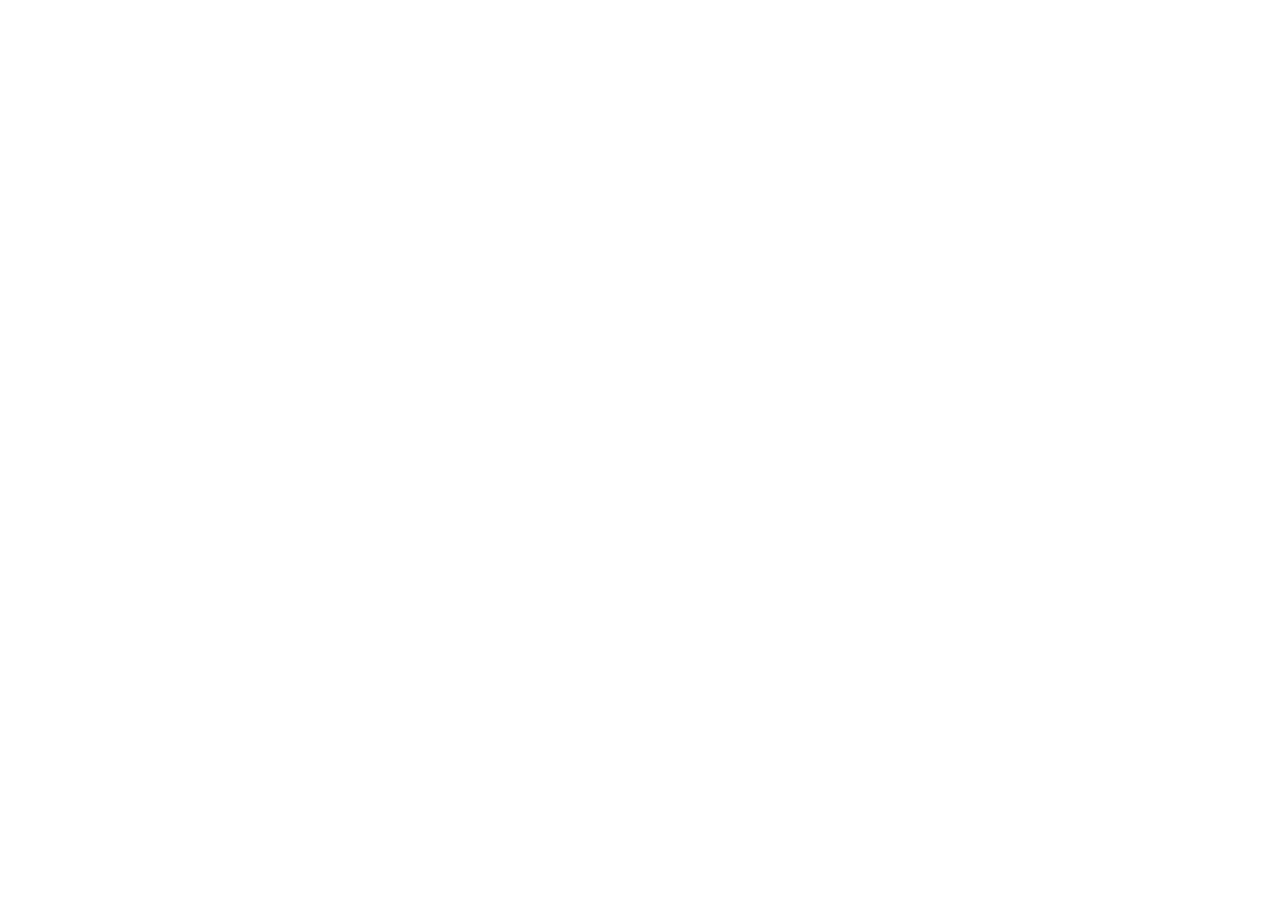
==== index.html @ 55950964 "Minor" ====
<!DOCTYPE html>
<html class="maestro global-header" xmlns="http://www.w3.org/1999/xhtml" lang="en">
<head><meta charset="utf-8" />
<meta content="noindex, nofollow, noimageindex" name="robots" />
<meta content="width=device-width, initial-scale=1" name="viewport" />
<noscript>
<meta content="0;url=/scl/fi/9fm8hkfk1w8u8n84idods/cv-external.pdf?dl=0&amp;noscript=1&amp;rlkey=v292qteltok91dmuk4w0i0q7w&amp;st=nceueg55" http-equiv="refresh" />
</noscript>
<script nonce="En4jJNnA96SacOvuOctstyT2MIc=">window.EDISON_METRICS_JS_EXECUTION_START = performance.now();
</script><title>Dropbox</title>
<link rel="shortcut icon" href="https://cfl.dropboxstatic.com/static/metaserver/static/images/favicon.ico"/>
<link rel="preload" href="https://cfl.dropboxstatic.com/static/metaserver/static/css/abuse/fingerprintjs_component-vflXE59L4.css" crossorigin as="style" data-loader="dbx_edison_page[requested_css]"/>
<link rel="preload" href="https://cfl.dropboxstatic.com/static/metaserver/static/css/buy/pages/dropbox_buy-vfl7OsgOR.css" crossorigin as="style" data-loader="dbx_edison_page[requested_css]"/>
<link rel="preload" href="https://cfl.dropboxstatic.com/static/metaserver/static/css/foundation-vflNUOhwk.css" crossorigin as="style" data-loader="dbx_edison_page[requested_css]"/>
<link rel="preload" href="https://cfl.dropboxstatic.com/static/typescript/component_libraries/dig-experimental/src/index.web-vflMSFrcy.css" crossorigin as="style" data-loader="dbx_edison_page[requested_css]"/>
<link rel="preload" href="https://cfl.dropboxstatic.com/static/metaserver/static/css/app_actions/index-vfl79Z2vF.css" crossorigin as="style" data-loader="dbx_edison_page[requested_css]"/>
<link rel="preload" href="https://cfl.dropboxstatic.com/static/metaserver/static/css/google_one_tap-vflju1Jhj.css" crossorigin as="style" data-loader="dbx_edison_page[requested_css]"/>
<link rel="preload" href="https://cfl.dropboxstatic.com/static/metaserver/static/css/maestro-nav/maestro-portal-vflyXlY9P.css" crossorigin as="style" data-loader="dbx_edison_page[requested_css]"/>
<link rel="preload" href="https://cfl.dropboxstatic.com/static/metaserver/static/css/error-vflNfgsLk.css" crossorigin as="style" data-loader="dbx_edison_page[requested_css]"/>
<link rel="preload" href="https://cfl.dropboxstatic.com/static/js/file_viewer/index.web-vflfSz8qR.css" crossorigin as="style" data-loader="dbx_edison_page[requested_css]"/>
<link rel="preload" href="https://cfl.dropboxstatic.com/static/js/comments2/index-vfl2d-60e.css" crossorigin as="style" data-loader="dbx_edison_page[requested_css]"/>
<link rel="preload" href="https://cfl.dropboxstatic.com/static/metaserver/static/css/snackbar-vflmWReiD.css" crossorigin as="style" data-loader="dbx_edison_page[requested_css]"/>
<link rel="preload" href="https://cfl.dropboxstatic.com/static/typescript/component_libraries/dwg-components/src/index.web-vfl5-i84a.css" crossorigin as="style" data-loader="dbx_edison_page[requested_css]"/>
<link rel="preload" href="https://cfl.dropboxstatic.com/static/metaserver/static/css/recaptcha-vflIw9Wsy.css" crossorigin as="style" data-loader="dbx_edison_page[requested_css]"/>
<link rel="preload" href="https://cfl.dropboxstatic.com/static/metaserver/static/css/maestro_appshell_styles-vfl9ARmvD.css" crossorigin as="style" data-loader="dbx_edison_page[requested_css]"/>
<link rel="preload" href="https://cfl.dropboxstatic.com/static/metaserver/static/css/dig-illustrations/index.web-vflxbXrV3.css" crossorigin as="style" data-loader="dbx_edison_page[requested_css]"/>
<link rel="preload" href="https://cfl.dropboxstatic.com/static/metaserver/static/css/dig-components/index.web-vflbAvv9s.css" crossorigin as="style" data-loader="dbx_edison_page[requested_css]"/>
<link rel="preload" href="https://cfl.dropboxstatic.com/static/metaserver/static/css/dig-fonts/index.metaserver-vflY4zGcq.css" crossorigin as="style" data-loader="dbx_edison_page[requested_css]"/>
<link rel="preload" href="https://cfl.dropboxstatic.com/static/metaserver/static/css/spectrum/index.web-vfl6Hbk66.css" crossorigin as="style" data-loader="dbx_edison_page[requested_css]"/>
<link rel="preload" href="https://cfl.dropboxstatic.com/static/metaserver/static/css/dig/fonts-vflDOE3MZ.css" crossorigin as="style" data-loader="dbx_edison_page[requested_css]"/>
<link rel="preload" href="https://cfl.dropboxstatic.com/static/metaserver/static/css/notify-vflC8Ebls.css" crossorigin as="style" data-loader="dbx_edison_page[requested_css]"/>
<script nonce="En4jJNnA96SacOvuOctstyT2MIc=">window.CSP_SCRIPT_NONCE = "En4jJNnA96SacOvuOctstyT2MIc="</script><script nonce="En4jJNnA96SacOvuOctstyT2MIc=">
    window.edisonLoadCallbacks = [];
    function addEdisonLoadCallback(cb) { window.edisonLoadCallbacks.push(cb); }

    window.stormcrowLoadCallbacks = [];
    function addStormcrowLoadCallback(cb) { window.stormcrowLoadCallbacks.push(cb); }</script><script nonce="En4jJNnA96SacOvuOctstyT2MIc=">(function () {
    var start = performance.now();
    window.addEdisonLoadCallback(Edison => {
        window.EDISON_METRICS_REQUIRE_LOAD_CALLBACK_TIME = performance.now() - start;
    });
})();
</script></head><body><script nonce="En4jJNnA96SacOvuOctstyT2MIc=">window.__SERVED_BY_EDISON_WEB_SERVER__ = true;

const PAGE_INIT_DATA = {
    sentryOptions: {"dsn":"https://015d5ce7dd3142cd8fca094a50adbf69@d.dropbox.com/4505546831036416","release":"a3db014a3026697fa789eb91e38451efdbec6da3","environment":"prod","userId":"10545955","tags":{"edison_atlasservlet":"file_viewer","edison_page_name":"scl_oboe_file","browser_id":"133818908065072847191501214569960097502"}},
    devServerHostname: "",
    langpack: {locale: "en"},
    useReactNext: false ,
    exceptionExtras: {"page_repo_rev":"a3db014a3026697fa789eb91e38451efdbec6da3","yaps_deployment":"prod","yaps_project":"edison_atlasservlet.file_viewer-edison","page_locale":"en","page_load_timestamp":1793059202},
    exceptionTags: ["is_edison","browser-id:133818908065072847191501214569960097502","edison_page_name:scl_oboe_file","edison_atlasservlet:file_viewer","edison_atlasservlet:file_viewer:prod"],
    initDataBase64: "EiAyZmU2MzhiMmZhODU0ZGI4YTk2ZjM4MjU2YWRmZTk4MhiC0//WBiJ1aHR0cHM6Ly93d3cuZHJvcGJveC5jb20vc2NsL2ZpLzlmbThoa2ZrMXc4dThuODRpZG9kcy9jdi1leHRlcm5hbC5wZGY/[base64]",
    
    edisonParams: "[base64]/cmxrZXk9djI5MnF0ZWx0b2s5MWRtdWs0dzBpMHE3dyZzdD1uY2V1ZWc1NSZkbD0w8AEBiAIBkAIBoAIBsgIgNjRhYzk1OGYzYWZjNDBjZTI0ZDc4NDFmOTViNGM2ZGXAAgE=",
    initPropsAsBase64: "",
    
    hydrate: false,
    strictMode:  false ,
    useReactConcurrentMode:  false ,
};

window.PAGE_INIT_DATA = PAGE_INIT_DATA;
window.__VFL_MAP__ = {"c_-_25b7.js": "c_-_25b7-vflEQOoBa.js", "c_-_6856.js": "c_-_6856-vflxpAyJQ.js", "c_abuse_fingerprintjs_abuse_fpjs_provider-metaserver_static_js_sharing-dc1f43.js": "c_abuse_fingerprintjs_abuse_fpjs_provider-metaserver_static_js_sharing-dc1f43-vfld3TwLu.js", "c_abuse_funcaptcha_modal.js": "c_abuse_funcaptcha_modal-vfl9vfKNz.js", "c_abuse_login_and_register_constants_fetch.js": "c_abuse_login_and_register_constants_fetch-vflhQvM-k.js", "c_abuse_login_and_register_constants_hooks-metaserver_static_js_sharing-6ba41d.js": "c_abuse_login_and_register_constants_hooks-metaserver_static_js_sharing-6ba41d-vflx8XUon.js", "c_accessibility_audit_audit.js": "c_accessibility_audit_audit-vflZJZZb7.js", "c_accessibility_ax_audit.js": "c_accessibility_ax_audit-vflShTWwO.js", "c_account_email.js": "c_account_email-vflG5sJkf.js", "c_account_email_verify-metaserver_static_js_account_email_verify_reasons.js": "c_account_email_verify-metaserver_static_js_account_email_verify_reasons-vfldmtMpE.js", "c_account_email_verify.js": "c_account_email_verify-vflisQ6Lx.js", "c_account_email_verify_reasons.js": "c_account_email_verify_reasons-vflB514-N.js", "c_account_menu_account_menu.js": "c_account_menu_account_menu-vflxByN7W.js", "c_account_menu_account_menu_contents-metaserver_static_js_prompt_ui_da-800cc3.js": "c_account_menu_account_menu_contents-metaserver_static_js_prompt_ui_da-800cc3-vflAxx7RA.js", "c_account_menu_revert_to_classic_modal.js": "c_account_menu_revert_to_classic_modal-vfl3d9vNp.js", "c_account_menu_upload_account_switch_guard.js": "c_account_menu_upload_account_switch_guard-vfly389Qz.js", "c_account_page_widgets_plan_add_ons_api-metaserver_static_js_account_pa-9d7a0a.js": "c_account_page_widgets_plan_add_ons_api-metaserver_static_js_account_pa-9d7a0a-vflIvFLeF.js", "c_account_page_widgets_plan_views_addons_addon_management_modal.js": "c_account_page_widgets_plan_views_addons_addon_management_modal-vflJheYCH.js", "c_account_page_widgets_plan_views_addons_addon_management_modal_after-display.js": "c_account_page_widgets_plan_views_addons_addon_management_modal_after-display-vflYueWY3.js", "c_account_page_widgets_plan_views_addons_constants-metaserver_static-265b45.js": "c_account_page_widgets_plan_views_addons_constants-metaserver_static-265b45-vflhtwe5u.js", "c_account_page_widgets_plan_views_addons_stackable_addon_modal.js": "c_account_page_widgets_plan_views_addons_stackable_addon_modal-vflxgNdTU.js", "c_account_page_widgets_plan_views_addons_stackable_addon_modal_after-displ-c16946.js": "c_account_page_widgets_plan_views_addons_stackable_addon_modal_after-displ-c16946-vflrqdbDu.js", "c_account_photo_modal_controller.js": "c_account_photo_modal_controller-vfljtmvti.js", "c_action_bar_file_actions_portable_download.js": "c_action_bar_file_actions_portable_download-vflrkIDkw.js", "c_action_bar_file_actions_portable_file_conversion-metaserver_static_j-542835.js": "c_action_bar_file_actions_portable_file_conversion-metaserver_static_j-542835-vflsw75oX.js", "c_action_bar_file_actions_portable_move.js": "c_action_bar_file_actions_portable_move-vflEV3cgg.js", "c_action_bar_file_actions_portable_rename_rename.js": "c_action_bar_file_actions_portable_rename_rename-vfloepFHH.js", "c_action_bar_file_actions_portable_save_as_copy_save_as_copy.js": "c_action_bar_file_actions_portable_save_as_copy_save_as_copy-vfl46-2g9.js", "c_action_bar_file_actions_portable_save_as_copy_save_modal_after-display.js": "c_action_bar_file_actions_portable_save_as_copy_save_modal_after-display-vflpSaISI.js", "c_action_bar_file_actions_portable_save_as_copy_snackbars.js": "c_action_bar_file_actions_portable_save_as_copy_snackbars-vfl-bRR1H.js", "c_activation_data_slices.js": "c_activation_data_slices-vflHoNnRS.js", "c_activation_data_store.js": "c_activation_data_store-vflJ6zvoO.js", "c_admin_console_availability_members_page_libs_list_members_query_wrappers.js": "c_admin_console_availability_members_page_libs_list_members_query_wrappers-vflRt7ODy.js", "c_admin_console_billing_redesign_hooks_use_open_addon_modal.js": "c_admin_console_billing_redesign_hooks_use_open_addon_modal-vfls44PE7.js", "c_admin_console_billing_redesign_widgets_scheduled_changes_modal_show_revi-8bf220.js": "c_admin_console_billing_redesign_widgets_scheduled_changes_modal_show_revi-8bf220-vfl2WdhTX.js", "c_admin_console_freemium_upgrade_modal.js": "c_admin_console_freemium_upgrade_modal-vflPmM8IY.js", "c_admin_console_home_after_display_hooks_log_fail_todo_widget_after-display.js": "c_admin_console_home_after_display_hooks_log_fail_todo_widget_after-display-vflTTETnK.js", "c_admin_console_home_after_display_hooks_log_render_todo_widget_after-display.js": "c_admin_console_home_after_display_hooks_log_render_todo_widget_after-display-vflNElCKU.js", "c_admin_console_home_after_display_hooks_log_select_admin_action_after-dis-f6fc24.js": "c_admin_console_home_after_display_hooks_log_select_admin_action_after-dis-f6fc24-vflLyymBt.js", "c_admin_console_home_after_display_hooks_log_select_cta_after-display.js": "c_admin_console_home_after_display_hooks_log_select_cta_after-display-vfldiu42m.js", "c_admin_console_home_after_display_hooks_log_select_widget_customization_c-256803.js": "c_admin_console_home_after_display_hooks_log_select_widget_customization_c-256803-vflahKI2t.js", "c_admin_console_home_after_display_hooks_log_show_admin_console_home_after-c4bdf8.js": "c_admin_console_home_after_display_hooks_log_show_admin_console_home_after-c4bdf8-vflSKRY__.js", "c_admin_console_home_after_display_hooks_log_shown_admin_console_home_onbo-932647.js": "c_admin_console_home_after_display_hooks_log_shown_admin_console_home_onbo-932647-vfl9rGZe6.js", "c_admin_console_home_after_display_hooks_log_shown_plan_usage_widget_after-aa85f3.js": "c_admin_console_home_after_display_hooks_log_shown_plan_usage_widget_after-aa85f3-vflo1ZUPD.js", "c_admin_console_home_after_display_hooks_log_shown_security_widget_after-d-2a2572.js": "c_admin_console_home_after_display_hooks_log_shown_security_widget_after-d-2a2572-vfljHRF4s.js", "c_admin_console_home_after_display_hooks_log_shown_todo_widget_after-display.js": "c_admin_console_home_after_display_hooks_log_shown_todo_widget_after-display-vflOx4y5D.js", "c_admin_console_home_after_display_hooks_log_shown_value_awareness_modal_a-3f03ce.js": "c_admin_console_home_after_display_hooks_log_shown_value_awareness_modal_a-3f03ce-vflPgABFM.js", "c_admin_console_home_after_display_hooks_log_shown_value_awareness_re_entr-b2be42.js": "c_admin_console_home_after_display_hooks_log_shown_value_awareness_re_entr-b2be42-vflI8t_IT.js", "c_admin_console_home_after_display_hooks_log_view_admin_modal_after-display.js": "c_admin_console_home_after_display_hooks_log_view_admin_modal_after-display-vfl3ymX8-.js", "c_admin_console_home_hooks-typescript_dropbox_proto_admin_console_home_-86113e.js": "c_admin_console_home_hooks-typescript_dropbox_proto_admin_console_home_-86113e-vflcuyfnf.js", "c_adyen_adyen-web_dist_adyen.js": "c_adyen_adyen-web_dist_adyen-vfl2DcZ2R.js", "c_api_v2_unauthed_client.js": "c_api_v2_unauthed_client-vfl0OsD1l.js", "c_app_shell_integration_bridge_v2_fss_actions.js": "c_app_shell_integration_bridge_v2_fss_actions-vflFQOsAq.js", "c_app_shell_integration_bridge_v2_transcribe_files.js": "c_app_shell_integration_bridge_v2_transcribe_files-vflgYG9ND.js", "c_app_shell_integration_open_desktop_after-display.js": "c_app_shell_integration_open_desktop_after-display-vflKi4Ypm.js", "c_app_shell_integration_previews_bridgev2_preview.js": "c_app_shell_integration_previews_bridgev2_preview-vflC_Gysl.js", "c_app_shell_integration_previews_helix_file_saver-node_modules_dropbox-b68583.js": "c_app_shell_integration_previews_helix_file_saver-node_modules_dropbox-b68583-vflWGUrRr.js", "c_app_shell_integration_services_invite_people_after-display-metaserver-21f645.js": "c_app_shell_integration_services_invite_people_after-display-metaserver-21f645-vflwKbJ02.js", "c_app_shell_integration_services_out_of_space_modal_after-display.js": "c_app_shell_integration_services_out_of_space_modal_after-display-vfl5cC8db.js", "c_app_shell_integration_services_start_team_checkout_after-display.js": "c_app_shell_integration_services_start_team_checkout_after-display-vfl2M_xMH.js", "c_app_shell_integration_top_menu_app_shell.js": "c_app_shell_integration_top_menu_app_shell-vfl92WbY0.js", "c_app_shell_integration_top_menu_app_shell_core.js": "c_app_shell_integration_top_menu_app_shell_core-vflylWmZm.js", "c_app_shell_integration_unified_entry_point_components_uep_dictation_overlay.js": "c_app_shell_integration_unified_entry_point_components_uep_dictation_overlay-vfltVSU2f.js", "c_app_shell_integration_use_app_shell.js": "c_app_shell_integration_use_app_shell-vflDrPm-s.js", "c_asn1js_build_index_es.js": "c_asn1js_build_index_es-vflLEx6V6.js", "c_assume_flows_utils-metaserver_static_js_contacts_contact-metaserve-d6ade4.js": "c_assume_flows_utils-metaserver_static_js_contacts_contact-metaserve-d6ade4-vfltM5Q7w.js", "c_auth_email_mfa_email_mfa_challenge_modal.js": "c_auth_email_mfa_email_mfa_challenge_modal-vflk_AEtU.js", "c_auth_login_or_register_modal-metaserver_static_js_validators_validators.js": "c_auth_login_or_register_modal-metaserver_static_js_validators_validators-vflSmutUa.js", "c_auth_multi_account_login_modal-metaserver_static_js_clean_base64--96a058.js": "c_auth_multi_account_login_modal-metaserver_static_js_clean_base64--96a058-vfl9LV4TC.js", "c_axe-core_axe-node_modules_axs_testing_axs_testing.js": "c_axe-core_axe-node_modules_axs_testing_axs_testing-vfl-zrS97.js", "c_azure_msal-browser_dist_controllers_NestedAppAuthController.js": "c_azure_msal-browser_dist_controllers_NestedAppAuthController-vflRYPAVi.js", "c_browse_actions.js": "c_browse_actions-vfldlTORZ.js", "c_browse_browse_team_discovery_request_to_join_r2j_team_discovery_modal.js": "c_browse_browse_team_discovery_request_to_join_r2j_team_discovery_modal-vflkrbjL1.js", "c_campaigns_campaign_formats_action_choice_modal_action_choice_modal.js": "c_campaigns_campaign_formats_action_choice_modal_action_choice_modal-vfl2XAQjA.js", "c_campaigns_campaign_formats_banner_campaign_banner.js": "c_campaigns_campaign_formats_banner_campaign_banner-vflnqZuhY.js", "c_campaigns_campaign_formats_billing_modal_campaign_billing_modal-meta-70bd00.js": "c_campaigns_campaign_formats_billing_modal_campaign_billing_modal-meta-70bd00-vflWulaE7.js", "c_campaigns_campaign_formats_dialog_campaign_dialog-metaserver_static_-122567.js": "c_campaigns_campaign_formats_dialog_campaign_dialog-metaserver_static_-122567-vflxLA0J7.js", "c_campaigns_campaign_formats_dialog_campaign_dialog_renderer.js": "c_campaigns_campaign_formats_dialog_campaign_dialog_renderer-vfleWcxyX.js", "c_campaigns_campaign_formats_menu_campaign_menu_item.js": "c_campaigns_campaign_formats_menu_campaign_menu_item-vflJ98SH_.js", "c_campaigns_campaign_formats_modal_campaign_modal.js": "c_campaigns_campaign_formats_modal_campaign_modal-vflS5T49b.js", "c_campaigns_campaign_formats_modal_dig_style_modal.js": "c_campaigns_campaign_formats_modal_dig_style_modal-vfl4DR5mW.js", "c_campaigns_campaign_formats_snackbar_campaign_snackbar.js": "c_campaigns_campaign_formats_snackbar_campaign_snackbar-vflgRscjv.js", "c_campaigns_campaign_formats_tooltip_campaign_tooltip.js": "c_campaigns_campaign_formats_tooltip_campaign_tooltip-vflFmOEn3.js", "c_campaigns_custom_campaigns_admin_console_dashboard_onboarding_modal_admi-33a5b4.js": "c_campaigns_custom_campaigns_admin_console_dashboard_onboarding_modal_admi-33a5b4-vfleMsTEs.js", "c_campaigns_custom_campaigns_basic_user_sku_routing_modal_basic_user_sku_r-471af2.js": "c_campaigns_custom_campaigns_basic_user_sku_routing_modal_basic_user_sku_r-471af2-vfl5G2_99.js", "c_campaigns_custom_campaigns_billing_issue_modal_billing_issue_modal_conta-a5e9c5.js": "c_campaigns_custom_campaigns_billing_issue_modal_billing_issue_modal_conta-a5e9c5-vfl0Alt-k.js", "c_campaigns_custom_campaigns_bridge_v2_opt_in_banner_assets_admin_banner_i-cf832b.js": "c_campaigns_custom_campaigns_bridge_v2_opt_in_banner_assets_admin_banner_i-cf832b-vflL9-DWX.js", "c_campaigns_custom_campaigns_checkout_modal_checkout_modal.js": "c_campaigns_custom_campaigns_checkout_modal_checkout_modal-vfldI2c2c.js", "c_campaigns_custom_campaigns_contextual_nudge_dialog_contextual_nudge_dialog.js": "c_campaigns_custom_campaigns_contextual_nudge_dialog_contextual_nudge_dialog-vflKmQZDr.js", "c_campaigns_custom_campaigns_device_limits_modal_device_limits_manage_moda-1eadd5.js": "c_campaigns_custom_campaigns_device_limits_modal_device_limits_manage_moda-1eadd5-vflPtoLg9.js", "c_campaigns_custom_campaigns_device_limits_modal_m3_team_upsell_modal.js": "c_campaigns_custom_campaigns_device_limits_modal_m3_team_upsell_modal-vflaxcuLU.js", "c_campaigns_custom_campaigns_device_limits_modal_show_device_limits_modal.js": "c_campaigns_custom_campaigns_device_limits_modal_show_device_limits_modal-vflisfZh8.js", "c_campaigns_custom_campaigns_device_limits_modal_show_m3_tier1_modal.js": "c_campaigns_custom_campaigns_device_limits_modal_show_m3_tier1_modal-vflljvWi3.js", "c_campaigns_custom_campaigns_docsend_dataroom_value_banner_docsend_dataroo-32f9c4.js": "c_campaigns_custom_campaigns_docsend_dataroom_value_banner_docsend_dataroo-32f9c4-vflV_0IEx.js", "c_campaigns_custom_campaigns_downsell_churning_users_modal_downsell_churni-56c1ba.js": "c_campaigns_custom_campaigns_downsell_churning_users_modal_downsell_churni-56c1ba-vflIrRG_8.js", "c_campaigns_custom_campaigns_evh_addon_modal_evh_addon_modal_wrapper-m-bca6ab.js": "c_campaigns_custom_campaigns_evh_addon_modal_evh_addon_modal_wrapper-m-bca6ab-vfl3j4wmF.js", "c_campaigns_custom_campaigns_fate_restoration_confirmation_modal_fate_rest-21ee03.js": "c_campaigns_custom_campaigns_fate_restoration_confirmation_modal_fate_rest-21ee03-vflmWffa5.js", "c_campaigns_custom_campaigns_individual_plus_external_sharing_link_upsell_-1cdd8e.js": "c_campaigns_custom_campaigns_individual_plus_external_sharing_link_upsell_-1cdd8e-vflcxVOsg.js", "c_campaigns_custom_campaigns_lmo_modal_lmo_modal.js": "c_campaigns_custom_campaigns_lmo_modal_lmo_modal-vflGTVS6m.js", "c_campaigns_custom_campaigns_locked_team_decision_modal_locked_team_decisi-27eb1d.js": "c_campaigns_custom_campaigns_locked_team_decision_modal_locked_team_decisi-27eb1d-vflc7PcF3.js", "c_campaigns_custom_campaigns_locked_team_disband_upsell_modal_locked_team_-263644.js": "c_campaigns_custom_campaigns_locked_team_disband_upsell_modal_locked_team_-263644-vflQP9l6r.js", "c_campaigns_custom_campaigns_mid_trial_modal_mid_trial_modal.js": "c_campaigns_custom_campaigns_mid_trial_modal_mid_trial_modal-vflJ-A2NT.js", "c_campaigns_custom_campaigns_out_of_space_modal_out_of_space_modal_doorman-5cf0e4.js": "c_campaigns_custom_campaigns_out_of_space_modal_out_of_space_modal_doorman-5cf0e4-vfllIKDJJ.js", "c_campaigns_custom_campaigns_overquota_decision_modal_overquota_decision_m-123001.js": "c_campaigns_custom_campaigns_overquota_decision_modal_overquota_decision_m-123001-vfl9t2xgX.js", "c_campaigns_custom_campaigns_request_storage_banner_async_request_storage_-4745f1.js": "c_campaigns_custom_campaigns_request_storage_banner_async_request_storage_-4745f1-vfll0Ue_5.js", "c_campaigns_custom_campaigns_request_storage_banner_request_storage_banner.js": "c_campaigns_custom_campaigns_request_storage_banner_request_storage_banner-vflDHekXy.js", "c_campaigns_custom_campaigns_request_storage_banner_request_storage_modal.js": "c_campaigns_custom_campaigns_request_storage_banner_request_storage_modal-vflUPTojR.js", "c_campaigns_custom_campaigns_request_storage_banner_request_storage_modal_-444c51.js": "c_campaigns_custom_campaigns_request_storage_banner_request_storage_modal_-444c51-vflR3tzKN.js", "c_campaigns_custom_campaigns_standard_team_external_sharing_link_upsell_st-eb581a.js": "c_campaigns_custom_campaigns_standard_team_external_sharing_link_upsell_st-eb581a-vfl8eeEtW.js", "c_campaigns_custom_campaigns_storage_addon_modal_storage_addon_modal_wrapp-611cdd.js": "c_campaigns_custom_campaigns_storage_addon_modal_storage_addon_modal_wrapp-611cdd-vflMq4vt7.js", "c_campaigns_custom_campaigns_whats_new_banner_whats_new_banner_container.js": "c_campaigns_custom_campaigns_whats_new_banner_whats_new_banner_container-vfle33lhu.js", "c_campaigns_custom_campaigns_wrapped_value_reminder_modal_wrapped_value_re-66289d.js": "c_campaigns_custom_campaigns_wrapped_value_reminder_modal_wrapped_value_re-66289d-vfljKQHgS.js", "c_campaigns_hooks_use_campaign_impression_logging-typescript_dropbox_pr-ad5b8b.js": "c_campaigns_hooks_use_campaign_impression_logging-typescript_dropbox_pr-ad5b8b-vfldhWk7S.js", "c_campaigns_registered_actions_redirect_current_folder_to_docsend_data_roo-632101.js": "c_campaigns_registered_actions_redirect_current_folder_to_docsend_data_roo-632101-vflR6O1JY.js", "c_campaigns_registered_actions_redirect_to_buy_plus.js": "c_campaigns_registered_actions_redirect_to_buy_plus-vflEUvWrA.js", "c_ccpa_iframe_ccpa_iframe.js": "c_ccpa_iframe_ccpa_iframe-vflTG1Vqr.js", "c_cdm_migration_experiment-metaserver_static_js_folder_dialog_async-66f02a.js": "c_cdm_migration_experiment-metaserver_static_js_folder_dialog_async-66f02a-vfloyB320.js", "c_change-case_node_modules_snake-case_dist_es2015-node_modules_da-498466.js": "c_change-case_node_modules_snake-case_dist_es2015-node_modules_da-498466-vflbtqSh8.js", "c_clean_base64-metaserver_static_js_file_viewer_common_download_utils.js": "c_clean_base64-metaserver_static_js_file_viewer_common_download_utils-vfll8moAG.js", "c_clean_base64-metaserver_static_js_growth_ui_locked-state-modal_open_l-498c73.js": "c_clean_base64-metaserver_static_js_growth_ui_locked-state-modal_open_l-498c73-vflLmv1l7.js", "c_clean_base64-node_modules_dropbox_dig-components_dist_chip_index_esm_-88b351.js": "c_clean_base64-node_modules_dropbox_dig-components_dist_chip_index_esm_-88b351-vflAccFky.js", "c_clean_base64.js": "c_clean_base64-vflq03Dw8.js", "c_clean_server_side_client_view_bridge.js": "c_clean_server_side_client_view_bridge-vflNZrDBN.js", "c_clean_ui_image-metaserver_static_js_teams_modals_partial_addon_provi-364eaf.js": "c_clean_ui_image-metaserver_static_js_teams_modals_partial_addon_provi-364eaf-vflzXpXqa.js", "c_clean_ui_locale_selector_modal.js": "c_clean_ui_locale_selector_modal-vfl_tLfzG.js", "c_clean_ui_title_bubble.js": "c_clean_ui_title_bubble-vfladURZr.js", "c_clean_ui_tree_view.js": "c_clean_ui_tree_view-vflD93ZOd.js", "c_clean_unity_browse_interface.js": "c_clean_unity_browse_interface-vflJu0W4s.js", "c_comments2_mentions_after-display-metaserver_static_js_contacts_contac-f236c1.js": "c_comments2_mentions_after-display-metaserver_static_js_contacts_contac-f236c1-vflkF9Rsa.js", "c_connected_devices_connected_devices_modal.js": "c_connected_devices_connected_devices_modal-vflx5iFUA.js", "c_connected_devices_device_install_spot_after-display.js": "c_connected_devices_device_install_spot_after-display-vflqsWDgu.js", "c_contacts_data_v2.js": "c_contacts_data_v2-vflM_23sU.js", "c_contentsquare_dist_contentsquare_webpack.js": "c_contentsquare_dist_contentsquare_webpack-vfl61Kewi.js", "c_core_toast_toast_on_init.js": "c_core_toast_toast_on_init-vfleYiVOw.js", "c_crypto-js_sha256-node_modules_sprintf-js_src_sprintf-node_modules_-acf203.js": "c_crypto-js_sha256-node_modules_sprintf-js_src_sprintf-node_modules_-acf203-vflbSIv0e.js", "c_dash_bridge_bridge_v2_onboarding_connectors_ConnectorOnboardingImpl.js": "c_dash_bridge_bridge_v2_onboarding_connectors_ConnectorOnboardingImpl-vflmIhyOc.js", "c_dash_growth_connect-in-fss_ConnectorModal.js": "c_dash_growth_connect-in-fss_ConnectorModal-vflv1N_fH.js", "c_date-fns_esm__lib_getTimezoneOffsetInMilliseconds-node_modules_-897ebe.js": "c_date-fns_esm__lib_getTimezoneOffsetInMilliseconds-node_modules_-897ebe-vflEEZrV_.js", "c_date-fns_esm_differenceInCalendarDays-node_modules_date-fns_esm-b3eedc.js": "c_date-fns_esm_differenceInCalendarDays-node_modules_date-fns_esm-b3eedc-vflmtK4nB.js", "c_date-fns_esm_differenceInCalendarDays-node_modules_date-fns_esm-fd9bd8.js": "c_date-fns_esm_differenceInCalendarDays-node_modules_date-fns_esm-fd9bd8-vflVGJy5G.js", "c_date-fns_esm_format.js": "c_date-fns_esm_format-vfl1OXaTf.js", "c_date-fns_esm_formatDistanceToNow.js": "c_date-fns_esm_formatDistanceToNow-vflR3kXwC.js", "c_date-fns_esm_formatDuration-node_modules_date-fns_esm_intervalT-2d8cb4.js": "c_date-fns_esm_formatDuration-node_modules_date-fns_esm_intervalT-2d8cb4-vfl328Rob.js", "c_decimal_js_decimal.js": "c_decimal_js_decimal-vfl7fPaPX.js", "c_devtools_dev_notifier_client.js": "c_devtools_dev_notifier_client-vfl08-OCu.js", "c_devtools_launcher_launcher-spectrum_popover_index.js": "c_devtools_launcher_launcher-spectrum_popover_index-vflQ06dwg.js", "c_devtools_launcher_launcher_sandbox.js": "c_devtools_launcher_launcher_sandbox-vflyfOQpi.js", "c_devtools_panels_dash_in_page_dash_in_page.js": "c_devtools_panels_dash_in_page_dash_in_page-vflfLNMhD.js", "c_devtools_panels_panels-spectrum_icon_templates_actionable_index.js": "c_devtools_panels_panels-spectrum_icon_templates_actionable_index-vflyhWcMP.js", "c_dnd-kit_sortable_dist_sortable-node_modules_focus-trap-react_dist-8e5b1c.js": "c_dnd-kit_sortable_dist_sortable-node_modules_focus-trap-react_dist-8e5b1c-vflSP8yCN.js", "c_dotlottie_common_dist_dotlottie-audio.js": "c_dotlottie_common_dist_dotlottie-audio-vflEc29Z3.js", "c_dotlottie_common_dist_dotlottie-state-machine-manager-2E7RUGJG.js": "c_dotlottie_common_dist_dotlottie-state-machine-manager-2E7RUGJG-vflvuZ1Sn.js", "c_dotlottie_common_dist_lottie_canvas-CDSUBMCL.js": "c_dotlottie_common_dist_lottie_canvas-CDSUBMCL-vflM3ByPZ.js", "c_dotlottie_common_dist_lottie_html-X3TYKVQI.js": "c_dotlottie_common_dist_lottie_html-X3TYKVQI-vflgMYowe.js", "c_dotlottie_common_dist_lottie_light-KMJEUZFY.js": "c_dotlottie_common_dist_lottie_light-KMJEUZFY-vflDxQz2w.js", "c_dotlottie_common_dist_lottie_light_canvas-B5UTTNXA.js": "c_dotlottie_common_dist_lottie_light_canvas-B5UTTNXA-vflX5PU9Q.js", "c_dotlottie_common_dist_lottie_light_html-SLCECTRT.js": "c_dotlottie_common_dist_lottie_light_html-SLCECTRT-vflhQ2zp4.js", "c_dotlottie_common_dist_lottie_svg-MJGYILXD.js": "c_dotlottie_common_dist_lottie_svg-MJGYILXD-vfl59kqt5.js", "c_dotlottie_common_dist_lottie_worker-Q23FJ6ZR.js": "c_dotlottie_common_dist_lottie_worker-Q23FJ6ZR-vflJD3WE0.js", "c_draft-js_lib_Draft-node_modules_punycode-web_punycode-node_modules-4581de.js": "c_draft-js_lib_Draft-node_modules_punycode-web_punycode-node_modules-4581de-vflw6zTyJ.js", "c_dropbox_ai_assistant_dash_chat_action_handlers_open_unavailable_sources_-5a58ac.js": "c_dropbox_ai_assistant_dash_chat_action_handlers_open_unavailable_sources_-5a58ac-vflPiGqpE.js", "c_dropbox_ai_assistant_dash_chat_unsupported_browser_view.js": "c_dropbox_ai_assistant_dash_chat_unsupported_browser_view-vflQMySB4.js", "c_dropbox_api-v2-client_dist_Dropbox-sdk_min.js": "c_dropbox_api-v2-client_dist_Dropbox-sdk_min-vflUfAIUB.js", "c_dropbox_dig-app-shell_dist_account_menu_account_menu-node_modules-9f73db.js": "c_dropbox_dig-app-shell_dist_account_menu_account_menu-node_modules-9f73db-vflVqvcOu.js", "c_dropbox_dig-app-shell_dist_app_switcher_app_switcher-node_modules-7ef5fc.js": "c_dropbox_dig-app-shell_dist_app_switcher_app_switcher-node_modules-7ef5fc-vflq4xiuC.js", "c_dropbox_dig-app-shell_dist_layout_app_shell_layout.js": "c_dropbox_dig-app-shell_dist_layout_app_shell_layout-vflQ3GBjr.js", "c_dropbox_dig-app-shell_dist_layout_context_content_scroll_context--3fb7d2.js": "c_dropbox_dig-app-shell_dist_layout_context_content_scroll_context--3fb7d2-vflWpQDs9.js", "c_dropbox_dig-app-shell_dist_layout_portal-node_modules_dropbox_dig-7dfa68.js": "c_dropbox_dig-app-shell_dist_layout_portal-node_modules_dropbox_dig-7dfa68-vfleGUl3p.js", "c_dropbox_dig-app-shell_dist_page-layout_app_shell_page_layout.js": "c_dropbox_dig-app-shell_dist_page-layout_app_shell_page_layout-vflEesRB4.js", "c_dropbox_dig-app-shell_node_modules_classnames-node_modules_drop-254115.js": "c_dropbox_dig-app-shell_node_modules_classnames-node_modules_drop-254115-vflW2EO91.js", "c_dropbox_dig-components_dist_accordion_index.js": "c_dropbox_dig-components_dist_accordion_index-vflc4ZPdP.js", "c_dropbox_dig-components_dist_chip_index-node_modules_dropbox_dig-c-7b3fb6.js": "c_dropbox_dig-components_dist_chip_index-node_modules_dropbox_dig-c-7b3fb6-vflyzj6uD.js", "c_dropbox_dig-components_dist_chip_index-node_modules_dropbox_dig-c-91b2cb.js": "c_dropbox_dig-components_dist_chip_index-node_modules_dropbox_dig-c-91b2cb-vflEi9nKS.js", "c_dropbox_dig-components_dist_chip_index-node_modules_dropbox_dig-c-bd4ed8.js": "c_dropbox_dig-components_dist_chip_index-node_modules_dropbox_dig-c-bd4ed8-vflMEI65I.js", "c_dropbox_dig-components_dist_chip_index-node_modules_dropbox_dig-i-a3f142.js": "c_dropbox_dig-components_dist_chip_index-node_modules_dropbox_dig-i-a3f142-vfln9iQEk.js", "c_dropbox_dig-components_dist_chip_index-node_modules_dropbox_dig-l-674760.js": "c_dropbox_dig-components_dist_chip_index-node_modules_dropbox_dig-l-674760-vflJZ1kYk.js", "c_dropbox_dig-components_dist_chip_index-node_modules_tanstack_reac-794df0.js": "c_dropbox_dig-components_dist_chip_index-node_modules_tanstack_reac-794df0-vflMK2LWo.js", "c_dropbox_dig-components_dist_date_picker_index.js": "c_dropbox_dig-components_dist_date_picker_index-vflFZI5jK.js", "c_dropbox_dig-components_dist_metadata_index-node_modules_dropbox_d-501c81.js": "c_dropbox_dig-components_dist_metadata_index-node_modules_dropbox_d-501c81-vflj_999J.js", "c_dropbox_dig-components_dist_table_index-node_modules_dropbox_dig--24423a.js": "c_dropbox_dig-components_dist_table_index-node_modules_dropbox_dig--24423a-vflHPwuwz.js", "c_dropbox_dig-components_dist_table_index-node_modules_dropbox_dig--d3337c.js": "c_dropbox_dig-components_dist_table_index-node_modules_dropbox_dig--d3337c-vflWwRndu.js", "c_dropbox_dig-components_dist_table_index-node_modules_dropbox_dig--ef295e.js": "c_dropbox_dig-components_dist_table_index-node_modules_dropbox_dig--ef295e-vflM-ybNU.js", "c_dropbox_dig-components_dist_tabs_index.js": "c_dropbox_dig-components_dist_tabs_index-vflTzG-N6.js", "c_dropbox_dig-components_dist_typeahead_index.js": "c_dropbox_dig-components_dist_typeahead_index-vflAjCjMU.js", "c_dropbox_dig-content-icons_dist_artwork_folders_folders-app-large-default-7342c2.js": "c_dropbox_dig-content-icons_dist_artwork_folders_folders-app-large-default-7342c2-vflJeZgRG.js", "c_dropbox_dig-content-icons_dist_artwork_folders_folders-camera-upload-lar-8ca49b.js": "c_dropbox_dig-content-icons_dist_artwork_folders_folders-camera-upload-lar-8ca49b-vfl1XmC7j.js", "c_dropbox_dig-content-icons_dist_artwork_folders_folders-confidential-smal-cf205a.js": "c_dropbox_dig-content-icons_dist_artwork_folders_folders-confidential-smal-cf205a-vflnyRT4j.js", "c_dropbox_dig-content-icons_dist_content_icon_index-node_modules_dr-9dbe0c.js": "c_dropbox_dig-content-icons_dist_content_icon_index-node_modules_dr-9dbe0c-vflDHOga3.js", "c_dropbox_dig-content-icons_dist_icons_file-audition-large-node_mod-6e2d98.js": "c_dropbox_dig-content-icons_dist_icons_file-audition-large-node_mod-6e2d98-vflj2n7-z.js", "c_dropbox_dig-content-icons_dist_icons_file-audition-large-node_mod-7715e2.js": "c_dropbox_dig-content-icons_dist_icons_file-audition-large-node_mod-7715e2-vflDDL4lr.js", "c_dropbox_dig-content-icons_dist_icons_file-audition-large-node_mod-c1412a0.js": "c_dropbox_dig-content-icons_dist_icons_file-audition-large-node_mod-c1412a0-vflKTOXZp.js", "c_dropbox_dig-content-icons_dist_icons_file-audition-large-node_mod-c1412a1.js": "c_dropbox_dig-content-icons_dist_icons_file-audition-large-node_mod-c1412a1-vflMz5U78.js", "c_dropbox_dig-content-icons_dist_icons_file-audition-large-node_mod-ffdfd0.js": "c_dropbox_dig-content-icons_dist_icons_file-audition-large-node_mod-ffdfd0-vflfdpUhI.js", "c_dropbox_dig-illustrations_dist_mjs_hero_ai-boxes-node_modules_dropbox-c0f963.js": "c_dropbox_dig-illustrations_dist_mjs_hero_ai-boxes-node_modules_dropbox-c0f963-vfl-Wmql2.js", "c_dropbox_dig-illustrations_dist_mjs_hero_desk-laptop-node_modules_drop-52f799.js": "c_dropbox_dig-illustrations_dist_mjs_hero_desk-laptop-node_modules_drop-52f799-vfly1GxZZ.js", "c_dropbox_dig-illustrations_dist_mjs_hero_end-to-end-encryption.js": "c_dropbox_dig-illustrations_dist_mjs_hero_end-to-end-encryption-vflRdj11c.js", "c_dropbox_dig-illustrations_dist_mjs_hero_team-hike.js": "c_dropbox_dig-illustrations_dist_mjs_hero_team-hike-vfl6VjohO.js", "c_dropbox_dig-illustrations_dist_mjs_hero_telescope.js": "c_dropbox_dig-illustrations_dist_mjs_hero_telescope-vflk8BFHI.js", "c_dropbox_dig-illustrations_dist_mjs_hero_work-desk-plant.js": "c_dropbox_dig-illustrations_dist_mjs_hero_work-desk-plant-vfl24pOXM.js", "c_dropbox_dig-illustrations_dist_mjs_mini_closed-box-node_modules_dropb-5050f4.js": "c_dropbox_dig-illustrations_dist_mjs_mini_closed-box-node_modules_dropb-5050f4-vflIuH5tW.js", "c_dropbox_dig-illustrations_dist_mjs_spot_bowl-empty-node_modules_dropb-71729f.js": "c_dropbox_dig-illustrations_dist_mjs_spot_bowl-empty-node_modules_dropb-71729f-vflQc3cJm.js", "c_dropbox_dig-illustrations_dist_mjs_spot_calendar-1.js": "c_dropbox_dig-illustrations_dist_mjs_spot_calendar-1-vflX96wTc.js", "c_dropbox_dig-illustrations_dist_mjs_spot_collaboration-diagram-2.js": "c_dropbox_dig-illustrations_dist_mjs_spot_collaboration-diagram-2-vfl-T5m8C.js", "c_dropbox_dig-illustrations_dist_mjs_spot_device-install.js": "c_dropbox_dig-illustrations_dist_mjs_spot_device-install-vflgGX-Mr.js", "c_dropbox_dig-illustrations_dist_mjs_spot_look-view.js": "c_dropbox_dig-illustrations_dist_mjs_spot_look-view-vfl9HgfmL.js", "c_dropbox_dig-illustrations_dist_mjs_spot_mobile-sign-cafe-node_modules-bc38c2.js": "c_dropbox_dig-illustrations_dist_mjs_spot_mobile-sign-cafe-node_modules-bc38c2-vflU5jn8z.js", "c_dropbox_dig-illustrations_dist_mjs_spot_overflowing-file-cabinet-1.js": "c_dropbox_dig-illustrations_dist_mjs_spot_overflowing-file-cabinet-1-vflO_HyVV.js", "c_dropbox_dig-illustrations_dist_mjs_spot_shelf-empty.js": "c_dropbox_dig-illustrations_dist_mjs_spot_shelf-empty-vflU36YO9.js", "c_dropbox_dig-illustrations_dist_mjs_spot_traffic-duck-crossing.js": "c_dropbox_dig-illustrations_dist_mjs_spot_traffic-duck-crossing-vflihjLXh.js", "c_dropbox_file-viewer_da_DK-DOD5blqY.js": "c_dropbox_file-viewer_da_DK-DOD5blqY-vfl5NsAHb.js", "c_dropbox_file-viewer_de-CYnvTIyO.js": "c_dropbox_file-viewer_de-CYnvTIyO-vfloxDsia.js", "c_dropbox_file-viewer_en_GB-vxNFx4u1.js": "c_dropbox_file-viewer_en_GB-vxNFx4u1-vflxOqBB9.js", "c_dropbox_file-viewer_es-CWgrl2k7.js": "c_dropbox_file-viewer_es-CWgrl2k7-vflw4qFfd.js", "c_dropbox_file-viewer_es_ES-CnczWenb.js": "c_dropbox_file-viewer_es_ES-CnczWenb-vflrIWluF.js", "c_dropbox_file-viewer_fr-B05XM24v.js": "c_dropbox_file-viewer_fr-B05XM24v-vflhtEROx.js", "c_dropbox_file-viewer_fr_CA-CC-tIrEB.js": "c_dropbox_file-viewer_fr_CA-CC-tIrEB-vfl3Qykme.js", "c_dropbox_file-viewer_id-DvpMZwWc.js": "c_dropbox_file-viewer_id-DvpMZwWc-vflaAY9dE.js", "c_dropbox_file-viewer_index_esnext-DH3OzP3i.js": "c_dropbox_file-viewer_index_esnext-DH3OzP3i-vfls_6WYX.js", "c_dropbox_file-viewer_it-DX1fJmmB.js": "c_dropbox_file-viewer_it-DX1fJmmB-vflUEPmJ9.js", "c_dropbox_file-viewer_ja-D1G5T-Lj.js": "c_dropbox_file-viewer_ja-D1G5T-Lj-vflz8e2N_.js", "c_dropbox_file-viewer_ko-BPKVAmm5.js": "c_dropbox_file-viewer_ko-BPKVAmm5-vflySCHMs.js", "c_dropbox_file-viewer_motion_photo_esnext-DP-seweE.js": "c_dropbox_file-viewer_motion_photo_esnext-DP-seweE-vflUS8f5B.js", "c_dropbox_file-viewer_ms-qT5bTvru.js": "c_dropbox_file-viewer_ms-qT5bTvru-vfldaPfJ6.js", "c_dropbox_file-viewer_nb_NO-M5HVtziX.js": "c_dropbox_file-viewer_nb_NO-M5HVtziX-vflLa9eCH.js", "c_dropbox_file-viewer_nl_NL-D0p_Gzp7.js": "c_dropbox_file-viewer_nl_NL-D0p_Gzp7-vflQQfNis.js", "c_dropbox_file-viewer_pl--VPwJCsa.js": "c_dropbox_file-viewer_pl--VPwJCsa-vflV6w5XA.js", "c_dropbox_file-viewer_preview_doc_esnext-CAUQkkNL.js": "c_dropbox_file-viewer_preview_doc_esnext-CAUQkkNL-vflntAB5k.js", "c_dropbox_file-viewer_preview_error_esnext-BFCiCieA.js": "c_dropbox_file-viewer_preview_error_esnext-BFCiCieA-vfl-M0ns6.js", "c_dropbox_file-viewer_preview_image_esnext-B012BTLf.js": "c_dropbox_file-viewer_preview_image_esnext-B012BTLf-vflgRCiE4.js", "c_dropbox_file-viewer_preview_text_esnext-BUA9MfmG.js": "c_dropbox_file-viewer_preview_text_esnext-BUA9MfmG-vflRfcxiT.js", "c_dropbox_file-viewer_preview_video_esnext-DvsvbsqI.js": "c_dropbox_file-viewer_preview_video_esnext-DvsvbsqI-vfl3QY6VB.js", "c_dropbox_file-viewer_pt_BR-s1u30_ag.js": "c_dropbox_file-viewer_pt_BR-s1u30_ag-vflTsZTC8.js", "c_dropbox_file-viewer_ru-CJIrUzF-.js": "c_dropbox_file-viewer_ru-CJIrUzF--vflefPy0T.js", "c_dropbox_file-viewer_sv_SE-DEIm4v98.js": "c_dropbox_file-viewer_sv_SE-DEIm4v98-vflcuWaBw.js", "c_dropbox_file-viewer_th_TH-Cj5gOZuZ.js": "c_dropbox_file-viewer_th_TH-Cj5gOZuZ-vflmiYJBw.js", "c_dropbox_file-viewer_three_js_renderer_esnext-BPQQRCqy.js": "c_dropbox_file-viewer_three_js_renderer_esnext-BPQQRCqy-vflKyl6X7.js", "c_dropbox_file-viewer_uk_UA-Fqa3QsRJ.js": "c_dropbox_file-viewer_uk_UA-Fqa3QsRJ-vflLaVIZb.js", "c_dropbox_file-viewer_video_edit_ui_esnext-DWqMfcec.js": "c_dropbox_file-viewer_video_edit_ui_esnext-DWqMfcec-vfl7ikmBX.js", "c_dropbox_file-viewer_zh_CN-BtOPJKWn.js": "c_dropbox_file-viewer_zh_CN-BtOPJKWn-vflO91IZK.js", "c_dropbox_file-viewer_zh_TW-B93uouK5.js": "c_dropbox_file-viewer_zh_TW-B93uouK5-vflIsCIAo.js", "c_dropins_sdk_refactor_src_v2_entry.js": "c_dropins_sdk_refactor_src_v2_entry-vflfgkejE.js", "c_dropins_v3_shared_file_folder_icon.js": "c_dropins_v3_shared_file_folder_icon-vflcvoxgk.js", "c_dropins_v3_shared_highlightable_filename_text.js": "c_dropins_v3_shared_highlightable_filename_text-vfl058D42.js", "c_edison_capabilities_content_tiles_stream_metadata_transport.js": "c_edison_capabilities_content_tiles_stream_metadata_transport-vflU2xRhF.js", "c_edison_capabilities_up_next_accept_team_invite_runtime.js": "c_edison_capabilities_up_next_accept_team_invite_runtime-vflpxrZwq.js", "c_edison_capabilities_up_next_membership_request_bridge.js": "c_edison_capabilities_up_next_membership_request_bridge-vflHx7Qve.js", "c_edison_capabilities_up_next_perform_onboarding_action_runtime.js": "c_edison_capabilities_up_next_perform_onboarding_action_runtime-vflzr7W63.js", "c_edison_capabilities_up_next_show_joinable_teams_runtime.js": "c_edison_capabilities_up_next_show_joinable_teams_runtime-vflE5e7Sw.js", "c_edison_ui_component_global_sidebar_global_sidebar_error.js": "c_edison_ui_component_global_sidebar_global_sidebar_error-vflluuX9r.js", "c_edison_ui_component_load_clearbit_reveal.js": "c_edison_ui_component_load_clearbit_reveal-vfl1F-CsV.js", "c_edison_ui_component_load_contentsquare.js": "c_edison_ui_component_load_contentsquare-vfloI0686.js", "c_edison_ui_component_load_sixsense.js": "c_edison_ui_component_load_sixsense-vfl50WqTM.js", "c_edison_ui_component_top_menu_top_menu.js": "c_edison_ui_component_top_menu_top_menu-vflSMfqFN.js", "c_edison_ui_page_loaders_top_menu_loader.js": "c_edison_ui_page_loaders_top_menu_loader-vflGfGHtw.js", "c_elliptic_lib_elliptic.js": "c_elliptic_lib_elliptic-vflXfAJpw.js", "c_emoji-mart_data_sets_14_native_json.js": "c_emoji-mart_data_sets_14_native_json-vfl0RnXX9.js", "c_emoji-mart_react_dist_module.js": "c_emoji-mart_react_dist_module-vflUpwMQy.js", "c_emotion_styled_dist_emotion-styled_browser.js": "c_emotion_styled_dist_emotion-styled_browser-vfl9Qvx9_.js", "c_encrypted_folder_admin_console_sharing.js": "c_encrypted_folder_admin_console_sharing-vflQJlT9A.js", "c_encrypted_folder_ekms_ekms.js": "c_encrypted_folder_ekms_ekms-vflHoX-f6.js", "c_encrypted_folder_web_client_key_local_storage.js": "c_encrypted_folder_web_client_key_local_storage-vflhwU2es.js", "c_extend-node_modules_bail-node_modules_ccount--d424b0.js": "c_extend-node_modules_bail-node_modules_ccount--d424b0-vfls3WKCi.js", "c_extensions_dbx_cloud_doc_loading_gif-metaserver_static_js_app_actions_re-73b5b7.js": "c_extensions_dbx_cloud_doc_loading_gif-metaserver_static_js_app_actions_re-73b5b7-vflkU1MqZ.js", "c_extensions_extensions_mini_directory_modal-metaserver_static_js_exte-9b02f7.js": "c_extensions_extensions_mini_directory_modal-metaserver_static_js_exte-9b02f7-vflXEi8Y5.js", "c_extensions_extensions_popover_content.js": "c_extensions_extensions_popover_content-vfl5FHCc8.js", "c_extensions_split_share_button_after-display.js": "c_extensions_split_share_button_after-display-vflHDJApU.js", "c_fabric_dist_fabric.js": "c_fabric_dist_fabric-vfl3E5bg-.js", "c_file_chooser_img_pdf-send-1024x640-da_DK_png-metaserver_static_js_file_c-596ea6.js": "c_file_chooser_img_pdf-send-1024x640-da_DK_png-metaserver_static_js_file_c-596ea6-vfl4_bxi2.js", "c_file_imports_dropbox_file_imports-node_modules_lodash-es_uniqueId.js": "c_file_imports_dropbox_file_imports-node_modules_lodash-es_uniqueId-vfl-BWC-3.js", "c_file_imports_gdrive_file_picker.js": "c_file_imports_gdrive_file_picker-vflToBVFf.js", "c_file_imports_ui_entry.js": "c_file_imports_ui_entry-vflJFmblQ.js", "c_file_modals_controller.js": "c_file_modals_controller-vflNwaKfc.js", "c_file_modals_modals.js": "c_file_modals_modals-vflE0yM6L.js", "c_file_transfers_lib_da_DK_01_DropboxTransfer_Creation_gif-metaserver_stat-138617.js": "c_file_transfers_lib_da_DK_01_DropboxTransfer_Creation_gif-metaserver_stat-138617-vflYcl3SK.js", "c_file_uploader_actions_adapter.js": "c_file_uploader_actions_adapter-vflvMfFv-.js", "c_file_uploader_clean_data_selectors-metaserver_static_js_file_uploader-986e23.js": "c_file_uploader_clean_data_selectors-metaserver_static_js_file_uploader-986e23-vflUt_uyZ.js", "c_file_uploader_clean_data_slice.js": "c_file_uploader_clean_data_slice-vflKTIT9D.js", "c_file_uploader_clean_hooks_show_overquota_modal_after-display.js": "c_file_uploader_clean_hooks_show_overquota_modal_after-display-vfl6UbtIF.js", "c_file_uploader_clean_upload_tray_file_imports_progress.js": "c_file_uploader_clean_upload_tray_file_imports_progress-vflTcH6X-.js", "c_file_uploader_clean_uploader_main-node_modules_lodash-es_uniqueId.js": "c_file_uploader_clean_uploader_main-node_modules_lodash-es_uniqueId-vfl8Y-yxq.js", "c_file_viewer_action_plugins_copy_action_action.js": "c_file_viewer_action_plugins_copy_action_action-vflY6GODY.js", "c_file_viewer_action_plugins_delete_action_action.js": "c_file_viewer_action_plugins_delete_action_action-vflN_f-T9.js", "c_file_viewer_action_plugins_download_action_action-metaserver_static_j-1fbf23.js": "c_file_viewer_action_plugins_download_action_action-metaserver_static_j-1fbf23-vfl6X83_9.js", "c_file_viewer_action_plugins_file_actions.js": "c_file_viewer_action_plugins_file_actions-vflMPFWx9.js", "c_file_viewer_action_plugins_move_action_action.js": "c_file_viewer_action_plugins_move_action_action-vfl8qcO2o.js", "c_file_viewer_action_plugins_open_in_action_dropdown-node_modules_drop-68d67b.js": "c_file_viewer_action_plugins_open_in_action_dropdown-node_modules_drop-68d67b-vflrWRl3P.js", "c_file_viewer_action_plugins_pdf_edit_action_action.js": "c_file_viewer_action_plugins_pdf_edit_action_action-vfl6DB3hD.js", "c_file_viewer_action_plugins_self_sign_action_action.js": "c_file_viewer_action_plugins_self_sign_action_action-vflNXFJ1W.js", "c_file_viewer_action_plugins_send_for_signature_action_action.js": "c_file_viewer_action_plugins_send_for_signature_action_action-vflBQdLps.js", "c_file_viewer_action_plugins_unzip_action_action.js": "c_file_viewer_action_plugins_unzip_action_action-vflm_RE0M.js", "c_file_viewer_action_plugins_version_history_action_action.js": "c_file_viewer_action_plugins_version_history_action_action-vflrnTlSy.js", "c_file_viewer_collection_viewer_collection_viewer.js": "c_file_viewer_collection_viewer_collection_viewer-vflaxa61p.js", "c_file_viewer_common_open_in_dropdown_content-node_modules_dropbox_dig-cf81d0.js": "c_file_viewer_common_open_in_dropdown_content-node_modules_dropbox_dig-cf81d0-vflmvmHWl.js", "c_file_viewer_mobile_web_actions_download_app_modal_modal.js": "c_file_viewer_mobile_web_actions_download_app_modal_modal-vfl1IiHjf.js", "c_file_viewer_mobile_web_assets_audio_lottie.js": "c_file_viewer_mobile_web_assets_audio_lottie-vflvEFu7L.js", "c_file_viewer_mobile_web_assets_catch_all_lottie.js": "c_file_viewer_mobile_web_assets_catch_all_lottie-vflTPlefg.js", "c_file_viewer_mobile_web_assets_document_lottie.js": "c_file_viewer_mobile_web_assets_document_lottie-vflej_SNV.js", "c_file_viewer_mobile_web_assets_font_lottie.js": "c_file_viewer_mobile_web_assets_font_lottie-vfl0bu8GV.js", "c_file_viewer_mobile_web_assets_image_lottie.js": "c_file_viewer_mobile_web_assets_image_lottie-vflYDjeKZ.js", "c_file_viewer_mobile_web_assets_video_lottie.js": "c_file_viewer_mobile_web_assets_video_lottie-vflPdiAGk.js", "c_file_viewer_mobile_web_assets_zip_lottie.js": "c_file_viewer_mobile_web_assets_zip_lottie-vfl3UDGyG.js", "c_file_viewer_mobile_web_mobile_action_list.js": "c_file_viewer_mobile_web_mobile_action_list-vflRd4Fee.js", "c_file_viewer_modals_desktop_prompt_modal_desktop_prompt_modal_lottie.js": "c_file_viewer_modals_desktop_prompt_modal_desktop_prompt_modal_lottie-vflYF9GP9.js", "c_file_viewer_modals_welcome_modal_welcome_modal.js": "c_file_viewer_modals_welcome_modal_welcome_modal-vflVaW7oA.js", "c_file_viewer_preview_tour_sharing_tour.js": "c_file_viewer_preview_tour_sharing_tour-vfl5EukJC.js", "c_file_viewer_preview_tour_tour.js": "c_file_viewer_preview_tour_tour-vfl38spmv.js", "c_file_viewer_text_editor_layers.js": "c_file_viewer_text_editor_layers-vflPpCZUh.js", "c_file_viewer_title_bar_dropdowns_titlebar_edit_dropdown.js": "c_file_viewer_title_bar_dropdowns_titlebar_edit_dropdown-vflUic9hU.js", "c_file_viewer_title_bar_dropdowns_titlebar_file_dropdown_after-display-51c608.js": "c_file_viewer_title_bar_dropdowns_titlebar_file_dropdown_after-display-51c608-vflkDa2Pf.js", "c_file_viewer_title_bar_dropdowns_titlebar_help_dropdown_after-display.js": "c_file_viewer_title_bar_dropdowns_titlebar_help_dropdown_after-display-vfl_lOxew.js", "c_file_viewer_title_bar_dropdowns_titlebar_view_dropdown_after-display.js": "c_file_viewer_title_bar_dropdowns_titlebar_view_dropdown_after-display-vflehkmBu.js", "c_fileops_actions.js": "c_fileops_actions-vflMEjmKN.js", "c_fileops_modals-typescript_libraries_spectrum-content-icon-compatibil-4e9b25.js": "c_fileops_modals-typescript_libraries_spectrum-content-icon-compatibil-4e9b25-vflGfwIlS.js", "c_files_components_src_blades_file_activity_component_activity_l-f5b411.js": "c_files_components_src_blades_file_activity_component_activity_l-f5b411-vflmS7_qD.js", "c_files_components_src_blades_file_activity_component_file_activ-8f6da0.js": "c_files_components_src_blades_file_activity_component_file_activ-8f6da0-vfle2fxzj.js", "c_files_components_src_blades_file_activity_component_version_hi-1b5040.js": "c_files_components_src_blades_file_activity_component_version_hi-1b5040-vflAOmEpV.js", "c_files_components_src_content-tile_thumbnail-error.js": "c_files_components_src_content-tile_thumbnail-error-vflyJWvOq.js", "c_files_components_src_persistent-upload_lottie-assets_upload-ar-a4032e.js": "c_files_components_src_persistent-upload_lottie-assets_upload-ar-a4032e-vflqjZkbF.js", "c_files_view_keyboard_shortcuts_modal.js": "c_files_view_keyboard_shortcuts_modal-vflO3q66C.js", "c_fingerprintjs_botd_dist_botd-node_modules_lodash-es_reduce-nod-11b271.js": "c_fingerprintjs_botd_dist_botd-node_modules_lodash-es_reduce-nod-11b271-vflStpdkd.js", "c_fingerprintjs_fpjs-pro-react_dist_fp-pro-react.js": "c_fingerprintjs_fpjs-pro-react_dist_fp-pro-react-vflvrx7bs.js", "c_fingerprintjs_fpjs-pro-static_dist_fp_esm_min.js": "c_fingerprintjs_fpjs-pro-static_dist_fp_esm_min-vflMnt_UH.js", "c_flows_components_auto_naming_conventions_controls.js": "c_flows_components_auto_naming_conventions_controls-vflF3AMQF.js", "c_flows_components_auto_watermarking_controls.js": "c_flows_components_auto_watermarking_controls-vflHd4R2d.js", "c_flows_components_modals_browse_adapter.js": "c_flows_components_modals_browse_adapter-vfl1CteNH.js", "c_flows_conversions_conversion_actions.js": "c_flows_conversions_conversion_actions-vflNmYVGh.js", "c_flows_hooks_workflow_builder_hooks.js": "c_flows_hooks_workflow_builder_hooks-vflVxokfd.js", "c_flows_utils_notifications-node_modules_dropbox_dig-components_dist_c-b9d120.js": "c_flows_utils_notifications-node_modules_dropbox_dig-components_dist_c-b9d120-vfl4cGUuG.js", "c_flows_workflow_builder_workflow_actions_action_ui_config.js": "c_flows_workflow_builder_workflow_actions_action_ui_config-vfllkYGhV.js", "c_flows_workflow_builder_workflow_builder.js": "c_flows_workflow_builder_workflow_builder-vfl81k1qy.js", "c_focus-group-node_modules_react-final-form_dist_react-final-form-84c06f.js": "c_focus-group-node_modules_react-final-form_dist_react-final-form-84c06f-vflUbif0v.js", "c_folder_dialog_folder_dialog.js": "c_folder_dialog_folder_dialog-vflshMK0J.js", "c_folder_dialog_folder_picker_dig.js": "c_folder_dialog_folder_picker_dig-vflxGGM43.js", "c_folder_dialog_helix_folder_picker_helpers-metaserver_static_js_photo--6855b5.js": "c_folder_dialog_helix_folder_picker_helpers-metaserver_static_js_photo--6855b5-vfl9V4H07.js", "c_folder_dialog_move_dialog_modal-node_modules_dropbox_dig-content-ico-5d02ca.js": "c_folder_dialog_move_dialog_modal-node_modules_dropbox_dig-content-ico-5d02ca-vflBo8DkX.js", "c_folder_dialog_save_dialog-node_modules_dropbox_dig-content-icons_dis-5cdfb5.js": "c_folder_dialog_save_dialog-node_modules_dropbox_dig-content-icons_dis-5cdfb5-vflHQmTAD.js", "c_formatjs_intl-datetimeformat_add-all-tz.js": "c_formatjs_intl-datetimeformat_add-all-tz-vflGoWN1c.js", "c_formatjs_intl-datetimeformat_locale-data_ar.js": "c_formatjs_intl-datetimeformat_locale-data_ar-vflnUtpg1.js", "c_formatjs_intl-datetimeformat_locale-data_da.js": "c_formatjs_intl-datetimeformat_locale-data_da-vflSeXbJ4.js", "c_formatjs_intl-datetimeformat_locale-data_de.js": "c_formatjs_intl-datetimeformat_locale-data_de-vfl5gE0U8.js", "c_formatjs_intl-datetimeformat_locale-data_en-GB.js": "c_formatjs_intl-datetimeformat_locale-data_en-GB-vflfLNM36.js", "c_formatjs_intl-datetimeformat_locale-data_en.js": "c_formatjs_intl-datetimeformat_locale-data_en-vfl1Ejr8G.js", "c_formatjs_intl-datetimeformat_locale-data_es.js": "c_formatjs_intl-datetimeformat_locale-data_es-vfljyyR3A.js", "c_formatjs_intl-datetimeformat_locale-data_fr-CA.js": "c_formatjs_intl-datetimeformat_locale-data_fr-CA-vflYWlOhN.js", "c_formatjs_intl-datetimeformat_locale-data_fr.js": "c_formatjs_intl-datetimeformat_locale-data_fr-vflDDamIT.js", "c_formatjs_intl-datetimeformat_locale-data_id.js": "c_formatjs_intl-datetimeformat_locale-data_id-vfl-ZaI0I.js", "c_formatjs_intl-datetimeformat_locale-data_it.js": "c_formatjs_intl-datetimeformat_locale-data_it-vfl9AWLJy.js", "c_formatjs_intl-datetimeformat_locale-data_ja.js": "c_formatjs_intl-datetimeformat_locale-data_ja-vflJDqKDR.js", "c_formatjs_intl-datetimeformat_locale-data_ko.js": "c_formatjs_intl-datetimeformat_locale-data_ko-vflnr5AoN.js", "c_formatjs_intl-datetimeformat_locale-data_ms.js": "c_formatjs_intl-datetimeformat_locale-data_ms-vfli5xvf1.js", "c_formatjs_intl-datetimeformat_locale-data_nb.js": "c_formatjs_intl-datetimeformat_locale-data_nb-vflyyvIXB.js", "c_formatjs_intl-datetimeformat_locale-data_nl.js": "c_formatjs_intl-datetimeformat_locale-data_nl-vfly4Eook.js", "c_formatjs_intl-datetimeformat_locale-data_pl.js": "c_formatjs_intl-datetimeformat_locale-data_pl-vflr3dpbD.js", "c_formatjs_intl-datetimeformat_locale-data_pt.js": "c_formatjs_intl-datetimeformat_locale-data_pt-vflJWv5Gy.js", "c_formatjs_intl-datetimeformat_locale-data_ru.js": "c_formatjs_intl-datetimeformat_locale-data_ru-vflFKipUJ.js", "c_formatjs_intl-datetimeformat_locale-data_sv.js": "c_formatjs_intl-datetimeformat_locale-data_sv-vflsBl02-.js", "c_formatjs_intl-datetimeformat_locale-data_th.js": "c_formatjs_intl-datetimeformat_locale-data_th-vflRs9CmK.js", "c_formatjs_intl-datetimeformat_locale-data_uk.js": "c_formatjs_intl-datetimeformat_locale-data_uk-vflI3JF-r.js", "c_formatjs_intl-datetimeformat_locale-data_zh-Hans.js": "c_formatjs_intl-datetimeformat_locale-data_zh-Hans-vfl3AKLSp.js", "c_formatjs_intl-datetimeformat_locale-data_zh-Hant.js": "c_formatjs_intl-datetimeformat_locale-data_zh-Hant-vfl3Dzh9o.js", "c_formatjs_intl-datetimeformat_polyfill-force.js": "c_formatjs_intl-datetimeformat_polyfill-force-vflzd12LP.js", "c_formatjs_intl-displaynames_locale-data_ar.js": "c_formatjs_intl-displaynames_locale-data_ar-vflM688YJ.js", "c_formatjs_intl-displaynames_locale-data_da.js": "c_formatjs_intl-displaynames_locale-data_da-vflN9ebSA.js", "c_formatjs_intl-displaynames_locale-data_de.js": "c_formatjs_intl-displaynames_locale-data_de-vflNadkPW.js", "c_formatjs_intl-displaynames_locale-data_en-GB.js": "c_formatjs_intl-displaynames_locale-data_en-GB-vflTTSANv.js", "c_formatjs_intl-displaynames_locale-data_en.js": "c_formatjs_intl-displaynames_locale-data_en-vflXJugpM.js", "c_formatjs_intl-displaynames_locale-data_es.js": "c_formatjs_intl-displaynames_locale-data_es-vflFGTIaX.js", "c_formatjs_intl-displaynames_locale-data_fr-CA.js": "c_formatjs_intl-displaynames_locale-data_fr-CA-vflWtfBoJ.js", "c_formatjs_intl-displaynames_locale-data_fr.js": "c_formatjs_intl-displaynames_locale-data_fr-vfl1IJGJ1.js", "c_formatjs_intl-displaynames_locale-data_id.js": "c_formatjs_intl-displaynames_locale-data_id-vflf9quYr.js", "c_formatjs_intl-displaynames_locale-data_it.js": "c_formatjs_intl-displaynames_locale-data_it-vfldLN6wl.js", "c_formatjs_intl-displaynames_locale-data_ja.js": "c_formatjs_intl-displaynames_locale-data_ja-vflISyMwe.js", "c_formatjs_intl-displaynames_locale-data_ko.js": "c_formatjs_intl-displaynames_locale-data_ko-vfluoAXXR.js", "c_formatjs_intl-displaynames_locale-data_ms.js": "c_formatjs_intl-displaynames_locale-data_ms-vflZqYAww.js", "c_formatjs_intl-displaynames_locale-data_nb.js": "c_formatjs_intl-displaynames_locale-data_nb-vfl_07bqX.js", "c_formatjs_intl-displaynames_locale-data_nl.js": "c_formatjs_intl-displaynames_locale-data_nl-vfl-WPLYQ.js", "c_formatjs_intl-displaynames_locale-data_pl.js": "c_formatjs_intl-displaynames_locale-data_pl-vflLbbPe6.js", "c_formatjs_intl-displaynames_locale-data_pt.js": "c_formatjs_intl-displaynames_locale-data_pt-vfl-juLwu.js", "c_formatjs_intl-displaynames_locale-data_ru.js": "c_formatjs_intl-displaynames_locale-data_ru-vflbi3mQy.js", "c_formatjs_intl-displaynames_locale-data_sv.js": "c_formatjs_intl-displaynames_locale-data_sv-vfl0PmNfr.js", "c_formatjs_intl-displaynames_locale-data_th.js": "c_formatjs_intl-displaynames_locale-data_th-vflZtMbVW.js", "c_formatjs_intl-displaynames_locale-data_uk.js": "c_formatjs_intl-displaynames_locale-data_uk-vflRTabDU.js", "c_formatjs_intl-displaynames_locale-data_zh-Hans.js": "c_formatjs_intl-displaynames_locale-data_zh-Hans-vflT748XC.js", "c_formatjs_intl-displaynames_locale-data_zh-Hant.js": "c_formatjs_intl-displaynames_locale-data_zh-Hant-vflJPtaMI.js", "c_formatjs_intl-displaynames_polyfill-force.js": "c_formatjs_intl-displaynames_polyfill-force-vfltuA1zB.js", "c_formatjs_intl-getcanonicallocales.js": "c_formatjs_intl-getcanonicallocales-vfl2IYrzl.js", "c_formatjs_intl-listformat_polyfill-force.js": "c_formatjs_intl-listformat_polyfill-force-vflUBZyeW.js", "c_formatjs_intl-locale_polyfill.js": "c_formatjs_intl-locale_polyfill-vflBGgatP.js", "c_formatjs_intl-numberformat_locale-data_ar.js": "c_formatjs_intl-numberformat_locale-data_ar-vflujY5HE.js", "c_formatjs_intl-numberformat_locale-data_da.js": "c_formatjs_intl-numberformat_locale-data_da-vflwSEwmS.js", "c_formatjs_intl-numberformat_locale-data_de.js": "c_formatjs_intl-numberformat_locale-data_de-vfl4w2laT.js", "c_formatjs_intl-numberformat_locale-data_en-GB.js": "c_formatjs_intl-numberformat_locale-data_en-GB-vfl_1DEeo.js", "c_formatjs_intl-numberformat_locale-data_en.js": "c_formatjs_intl-numberformat_locale-data_en-vflsnYr4i.js", "c_formatjs_intl-numberformat_locale-data_es.js": "c_formatjs_intl-numberformat_locale-data_es-vfl2Ek2EZ.js", "c_formatjs_intl-numberformat_locale-data_fr-CA.js": "c_formatjs_intl-numberformat_locale-data_fr-CA-vfl7Asjfm.js", "c_formatjs_intl-numberformat_locale-data_fr.js": "c_formatjs_intl-numberformat_locale-data_fr-vflWJR_7c.js", "c_formatjs_intl-numberformat_locale-data_id.js": "c_formatjs_intl-numberformat_locale-data_id-vflJQgx4u.js", "c_formatjs_intl-numberformat_locale-data_it.js": "c_formatjs_intl-numberformat_locale-data_it-vflGAMR8q.js", "c_formatjs_intl-numberformat_locale-data_ja.js": "c_formatjs_intl-numberformat_locale-data_ja-vfl0UMPLK.js", "c_formatjs_intl-numberformat_locale-data_ko.js": "c_formatjs_intl-numberformat_locale-data_ko-vflZLq_8v.js", "c_formatjs_intl-numberformat_locale-data_ms.js": "c_formatjs_intl-numberformat_locale-data_ms-vfltMpvoa.js", "c_formatjs_intl-numberformat_locale-data_nb.js": "c_formatjs_intl-numberformat_locale-data_nb-vflImREct.js", "c_formatjs_intl-numberformat_locale-data_nl.js": "c_formatjs_intl-numberformat_locale-data_nl-vfljSn-OK.js", "c_formatjs_intl-numberformat_locale-data_pl.js": "c_formatjs_intl-numberformat_locale-data_pl-vflzjZO0X.js", "c_formatjs_intl-numberformat_locale-data_pt.js": "c_formatjs_intl-numberformat_locale-data_pt-vflFOaAB4.js", "c_formatjs_intl-numberformat_locale-data_ru.js": "c_formatjs_intl-numberformat_locale-data_ru-vflqruMqO.js", "c_formatjs_intl-numberformat_locale-data_sv.js": "c_formatjs_intl-numberformat_locale-data_sv-vflB7swHA.js", "c_formatjs_intl-numberformat_locale-data_th.js": "c_formatjs_intl-numberformat_locale-data_th-vfl9i46Qr.js", "c_formatjs_intl-numberformat_locale-data_uk.js": "c_formatjs_intl-numberformat_locale-data_uk-vfl733mgA.js", "c_formatjs_intl-numberformat_locale-data_zh-Hans.js": "c_formatjs_intl-numberformat_locale-data_zh-Hans-vflEhIYn_.js", "c_formatjs_intl-numberformat_locale-data_zh-Hant.js": "c_formatjs_intl-numberformat_locale-data_zh-Hant-vflvst_Xj.js", "c_formatjs_intl-numberformat_polyfill-force.js": "c_formatjs_intl-numberformat_polyfill-force-vflKw0ngF.js", "c_formatjs_intl-pluralrules_polyfill-force.js": "c_formatjs_intl-pluralrules_polyfill-force-vflNzWiw3.js", "c_formatjs_intl-relativetimeformat_locale-data_ar.js": "c_formatjs_intl-relativetimeformat_locale-data_ar-vflIkLzVH.js", "c_formatjs_intl-relativetimeformat_polyfill-force.js": "c_formatjs_intl-relativetimeformat_polyfill-force-vflnZ8ihE.js", "c_fullstory_browser_dist_index.js": "c_fullstory_browser_dist_index-vflmGWey8.js", "c_google-libphonenumber_dist_libphonenumber-node_modules_u2f-api_dist_i-372e3d.js": "c_google-libphonenumber_dist_libphonenumber-node_modules_u2f-api_dist_i-372e3d-vflYmio2z.js", "c_growth_ui_locked-state-modal_open_locked_state_modal.js": "c_growth_ui_locked-state-modal_open_locked_state_modal-vfleyaXvX.js", "c_growth_ui_locked-state-notify-admin_locked_state_notify_admin.js": "c_growth_ui_locked-state-notify-admin_locked_state_notify_admin-vfl0Hkahl.js", "c_growth_ui_locked-state-prompt-modal_open_locked_state_prompt_modal.js": "c_growth_ui_locked-state-prompt-modal_open_locked_state_prompt_modal-vflVtb2UP.js", "c_growthbook_growthbook-react_dist_esm-js_helix_unified_entry_poi-4a043e.js": "c_growthbook_growthbook-react_dist_esm-js_helix_unified_entry_poi-4a043e-vflIv5cCG.js", "c_growthbook_growthbook_dist_esm_GrowthBook.js": "c_growthbook_growthbook_dist_esm_GrowthBook-vflrtCiz8.js", "c_header_components_utility_nav_items_help_whats_new_useWhatsNew.js": "c_header_components_utility_nav_items_help_whats_new_useWhatsNew-vflUJhkkM.js", "c_header_components_utility_nav_items_utility_action_menu-metaserver_s-676fc7.js": "c_header_components_utility_nav_items_utility_action_menu-metaserver_s-676fc7-vfli-RcsF.js", "c_helix_utils_onboarding_metadata.js": "c_helix_utils_onboarding_metadata-vflsx9N_R.js", "c_html2canvas_dist_html2canvas.js": "c_html2canvas_dist_html2canvas-vflTwbM42.js", "c_i18next_dist_esm_i18next-node_modules_react-i18next_dist_es.js": "c_i18next_dist_esm_i18next-node_modules_react-i18next_dist_es-vflFvBjMy.js", "c_icon_shortcuts_icon.js": "c_icon_shortcuts_icon-vfl4zaMA3.js", "c_immutability-helper-k8-opt-exec-ST-a22c092ff123_bin_build_tools-deddcf.js": "c_immutability-helper-k8-opt-exec-ST-a22c092ff123_bin_build_tools-deddcf-vflOavQS4.js", "c_initialization_cookies_check.js": "c_initialization_cookies_check-vflUB2IbO.js", "c_integrations_hellosign_deep_integration_util_after-display.js": "c_integrations_hellosign_deep_integration_util_after-display-vflgTYwt-.js", "c_js_capabilities_connected_apps_theme_param-js_pap-events_navigation_select_destination_sur-1be499.js": "c_js_capabilities_connected_apps_theme_param-js_pap-events_navigation_select_destination_sur-1be499-vflA-57MD.js", "c_js_capabilities_platform_css_load_stylesheets-js_capabilities_platform_storage_storage_set-c33e35.js": "c_js_capabilities_platform_css_load_stylesheets-js_capabilities_platform_storage_storage_set-c33e35-vfl0pRwib.js", "c_js_capabilities_platform_gating_log_exposure-js_capabilities_platform_navigation_get_curre-2bfc89.js": "c_js_capabilities_platform_gating_log_exposure-js_capabilities_platform_navigation_get_curre-2bfc89-vfloY6A7c.js", "c_js_capabilities_platform_storage_storage_get-js_helix_unified_entry_point_hooks_use_sugges-120afc.js": "c_js_capabilities_platform_storage_storage_get-js_helix_unified_entry_point_hooks_use_sugges-120afc-vfl2qVZrn.js", "c_js_capabilities_shared_links_login_options_context-js_helix_file-viewer_contexts_scl_viewe-55586f.js": "c_js_capabilities_shared_links_login_options_context-js_helix_file-viewer_contexts_scl_viewe-55586f-vfl43dZYI.js", "c_js_comments2_components_comment_avatar_index-js_comments2_components_comment_editor_compo-2f7c6d.js": "c_js_comments2_components_comment_avatar_index-js_comments2_components_comment_editor_compo-2f7c6d-vflzB8ts0.js", "c_js_comments2_plugin_annotations_annotation_layer_after-display.js": "c_js_comments2_plugin_annotations_annotation_layer_after-display-vflfj4-sl.js", "c_js_comments2_plugin_comment_markers.js": "c_js_comments2_plugin_comment_markers-vfl5YaahQ.js", "c_js_comments2_plugin_meatball_menu.js": "c_js_comments2_plugin_meatball_menu-vfl7VTQeC.js", "c_js_comments2_plugin_plugin_comments_drawer.js": "c_js_comments2_plugin_plugin_comments_drawer-vflw0daxj.js", "c_js_comments2_plugin_plugin_pane.js": "c_js_comments2_plugin_plugin_pane-vfl9w6N4F.js", "c_js_custom_fields_create_field_modal.js": "c_js_custom_fields_create_field_modal-vflbi6wls.js", "c_js_dash-growth_src_components_connect-in-fss_ConnectorCard-metaserver_static_js_dash_grow-f622e3.js": "c_js_dash-growth_src_components_connect-in-fss_ConnectorCard-metaserver_static_js_dash_grow-f622e3-vflHR0f7N.js", "c_js_dash_packages_mirage_node_modules_classnames-js_dash_packages_mirage_packages_ser-6760b1.js": "c_js_dash_packages_mirage_node_modules_classnames-js_dash_packages_mirage_packages_ser-6760b1-vflCiObVH.js", "c_js_dash_packages_mirage_packages_analytics_AnalyticsProvider-js_dash_packages_mirag-b69f08.js": "c_js_dash_packages_mirage_packages_analytics_AnalyticsProvider-js_dash_packages_mirag-b69f08-vflqQqXxI.js", "c_js_dash_packages_mirage_packages_analytics_events_types_click_add_sources_button-js-2c4115.js": "c_js_dash_packages_mirage_packages_analytics_events_types_click_add_sources_button-js-2c4115-vflG9JCUR.js", "c_js_dash_packages_mirage_packages_analytics_events_types_click_content_item-js_dash_-ea3db0.js": "c_js_dash_packages_mirage_packages_analytics_events_types_click_content_item-js_dash_-ea3db0-vflk7HEZw.js", "c_js_dash_packages_mirage_packages_analytics_events_types_copy_dash_search-js_dash_pa-6e0f79.js": "c_js_dash_packages_mirage_packages_analytics_events_types_copy_dash_search-js_dash_pa-6e0f79-vfl-uPwxm.js", "c_js_dash_packages_mirage_packages_analytics_events_types_shown_source_file-js_dash_p-6e4eed.js": "c_js_dash_packages_mirage_packages_analytics_events_types_shown_source_file-js_dash_p-6e4eed-vfljD7vLC.js", "c_js_dash_packages_mirage_packages_analytics_session_session-utils-js_dash_packages_m-c3acb9.js": "c_js_dash_packages_mirage_packages_analytics_session_session-utils-js_dash_packages_m-c3acb9-vflw3XUsw.js", "c_js_dash_packages_mirage_packages_bolt_driver-js_dash_packages_mirage_packages_servi-d168db.js": "c_js_dash_packages_mirage_packages_bolt_driver-js_dash_packages_mirage_packages_servi-d168db-vflL2Gs_n.js", "c_js_dash_packages_mirage_packages_dev-toolbar_registry-js_dash_packages_mirage_packa-91f320.js": "c_js_dash_packages_mirage_packages_dev-toolbar_registry-js_dash_packages_mirage_packa-91f320-vflfhBRFD.js", "c_js_dash_packages_mirage_packages_dev-toolbar_tools_diagnostics_ChatDiagnosticsViewerResult_es-55d233.js": "c_js_dash_packages_mirage_packages_dev-toolbar_tools_diagnostics_ChatDiagnosticsViewerResult_es-55d233-vfl_hwfln.js", "c_js_dash_packages_mirage_packages_link-list_Favicon_Favicon-js_dash_packages_mirage_-141969.js": "c_js_dash_packages_mirage_packages_link-list_Favicon_Favicon-js_dash_packages_mirage_-141969-vfld2ptD2.js", "c_js_dash_packages_mirage_packages_link-list_types-js_dash_packages_mirage_packages_s-3d8aff.js": "c_js_dash_packages_mirage_packages_link-list_types-js_dash_packages_mirage_packages_s-3d8aff-vflPsn-gq.js", "c_js_dash_packages_mirage_packages_link_Link-js_dash_packages_mirage_packages_service-fce1a4.js": "c_js_dash_packages_mirage_packages_link_Link-js_dash_packages_mirage_packages_service-fce1a4-vfl-Xh1DL.js", "c_js_dash_packages_mirage_packages_mosaics_Chat_components_chat_ChatControlDropdown_Container_e-34bb05.js": "c_js_dash_packages_mirage_packages_mosaics_Chat_components_chat_ChatControlDropdown_Container_e-34bb05-vfl6vBEaj.js", "c_js_dash_packages_mirage_packages_mosaics_Chat_components_chat_ChatControlDropdown_MenuSegment-18cb47.js": "c_js_dash_packages_mirage_packages_mosaics_Chat_components_chat_ChatControlDropdown_MenuSegment-18cb47-vflTa1Iqo.js", "c_js_dash_packages_mirage_packages_mosaics_Chat_components_chat_ConversationMessageSourceChips_-26a853.js": "c_js_dash_packages_mirage_packages_mosaics_Chat_components_chat_ConversationMessageSourceChips_-26a853-vfl-Eb8NO.js", "c_js_dash_packages_mirage_packages_mosaics_Chat_components_chat_input_lexical_ChatLexicalCompos-edb3be.js": "c_js_dash_packages_mirage_packages_mosaics_Chat_components_chat_input_lexical_ChatLexicalCompos-edb3be-vflMJRVIy.js", "c_js_dash_packages_mirage_packages_mosaics_Chat_components_chat_markdown_MarkdownResponse_esnex-ee2abf.js": "c_js_dash_packages_mirage_packages_mosaics_Chat_components_chat_markdown_MarkdownResponse_esnex-ee2abf-vflIdkyF-.js", "c_js_dash_packages_mirage_packages_mosaics_Chat_components_compose-sources_ComposeSourceRow_esn-82969c.js": "c_js_dash_packages_mirage_packages_mosaics_Chat_components_compose-sources_ComposeSourceRow_esn-82969c-vfl-1ZW9Q.js", "c_js_dash_packages_mirage_packages_mosaics_Chat_utils_time-js_dash_packages_mirage_pa-fb68a5.js": "c_js_dash_packages_mirage_packages_mosaics_Chat_utils_time-js_dash_packages_mirage_pa-fb68a5-vfljTOuTG.js", "c_js_dash_packages_mirage_packages_mosaics_ComposeAssistant_components_editor_FormatToolbar_esn-e4d255.js": "c_js_dash_packages_mirage_packages_mosaics_ComposeAssistant_components_editor_FormatToolbar_esn-e4d255-vflntxfQR.js", "c_js_dash_packages_mirage_packages_mosaics_CoworkRenderers_index-js_dash_packages_mir-4a04e2.js": "c_js_dash_packages_mirage_packages_mosaics_CoworkRenderers_index-js_dash_packages_mir-4a04e2-vflXZuj-s.js", "c_js_dash_packages_mirage_packages_mosaics_DashTalk_DashTalkMicButton-js_dash_package-11f962.js": "c_js_dash_packages_mirage_packages_mosaics_DashTalk_DashTalkMicButton-js_dash_package-11f962-vfl1ZEZn1.js", "c_js_dash_packages_mirage_packages_mosaics_FileViewer_FileViewer.js": "c_js_dash_packages_mirage_packages_mosaics_FileViewer_FileViewer-vflo8e0xM.js", "c_js_dash_packages_mirage_packages_mosaics_FileViewer_FileViewerToolbar.js": "c_js_dash_packages_mirage_packages_mosaics_FileViewer_FileViewerToolbar-vfllNXDE5.js", "c_js_dash_packages_mirage_packages_mosaics_Flair_FlairClientContext.js": "c_js_dash_packages_mirage_packages_mosaics_Flair_FlairClientContext-vflvVQLj3.js", "c_js_dash_packages_mirage_packages_mosaics_Flair_components_CoworkBackgroundTask_FilesystemAuto-4de633.js": "c_js_dash_packages_mirage_packages_mosaics_Flair_components_CoworkBackgroundTask_FilesystemAuto-4de633-vfllaKngD.js", "c_js_dash_packages_mirage_packages_mosaics_Flair_components_CoworkBackgroundTask_FilesystemAuto-c7d387.js": "c_js_dash_packages_mirage_packages_mosaics_Flair_components_CoworkBackgroundTask_FilesystemAuto-c7d387-vflTfn_fz.js", "c_js_dash_packages_mirage_packages_mosaics_Flair_components_CoworkBackgroundTask_coworkSessionS-36dfee.js": "c_js_dash_packages_mirage_packages_mosaics_Flair_components_CoworkBackgroundTask_coworkSessionS-36dfee-vflkbHxbr.js", "c_js_dash_packages_mirage_packages_mosaics_Flair_globalFlairClient.js": "c_js_dash_packages_mirage_packages_mosaics_Flair_globalFlairClient-vfl2mk1tN.js", "c_js_dash_packages_mirage_packages_mosaics_SearchPage_Multimedia_utils_mediaDisplayUtils_esnext-a03928.js": "c_js_dash_packages_mirage_packages_mosaics_SearchPage_Multimedia_utils_mediaDisplayUtils_esnext-a03928-vflCQJr8r.js", "c_js_dash_packages_mirage_packages_service-agentic-apps_service_agenticAppsService.js": "c_js_dash_packages_mirage_packages_service-agentic-apps_service_agenticAppsService-vflM_xm5L.js", "c_js_dash_packages_mirage_packages_service-agentic-apps_service_index.js": "c_js_dash_packages_mirage_packages_service-agentic-apps_service_index-vfl5nIxO5.js", "c_js_dash_packages_mirage_packages_service-auth_index-js_dash_packages_mirage_package-7f2bf8.js": "c_js_dash_packages_mirage_packages_service-auth_index-js_dash_packages_mirage_package-7f2bf8-vfl_yM2tJ.js", "c_js_dash_packages_mirage_packages_service-auth_useDropboxAccount-js_dash_packages_mi-53849d.js": "c_js_dash_packages_mirage_packages_service-auth_useDropboxAccount-js_dash_packages_mi-53849d-vflnc5EVr.js", "c_js_dash_packages_mirage_packages_service-conversation_chat-metrics_chatEventsMetricReporter_e-607aa5.js": "c_js_dash_packages_mirage_packages_service-conversation_chat-metrics_chatEventsMetricReporter_e-607aa5-vflSuEywg.js", "c_js_dash_packages_mirage_packages_service-conversation_chatState.js": "c_js_dash_packages_mirage_packages_service-conversation_chatState-vfl572PtQ.js", "c_js_dash_packages_mirage_packages_service-conversation_index.js": "c_js_dash_packages_mirage_packages_service-conversation_index-vflZncjIr.js", "c_js_dash_packages_mirage_packages_service-conversation_service_conversationsSync_apiAdapters_e-5a1b40.js": "c_js_dash_packages_mirage_packages_service-conversation_service_conversationsSync_apiAdapters_e-5a1b40-vfl4mSAH7.js", "c_js_dash_packages_mirage_packages_service-conversation_utils_buildConversationRouterState.js": "c_js_dash_packages_mirage_packages_service-conversation_utils_buildConversationRouterState-vflhWuwmK.js", "c_js_dash_packages_mirage_packages_service-conversation_utils_sessionStoppedMessage-j-28db01.js": "c_js_dash_packages_mirage_packages_service-conversation_utils_sessionStoppedMessage-j-28db01-vflclADzm.js", "c_js_dash_packages_mirage_packages_service-cowork-agent_index.js": "c_js_dash_packages_mirage_packages_service-cowork-agent_index-vflwLxyCF.js", "c_js_dash_packages_mirage_packages_service-cowork-agent_service_filesystem-approval-api.js": "c_js_dash_packages_mirage_packages_service-cowork-agent_service_filesystem-approval-api-vflvqjbpa.js", "c_js_dash_packages_mirage_packages_service-cowork-agent_service_index.js": "c_js_dash_packages_mirage_packages_service-cowork-agent_service_index-vflUStZ33.js", "c_js_dash_packages_mirage_packages_service-dbx-api_index.js": "c_js_dash_packages_mirage_packages_service-dbx-api_index-vflb9WJaX.js", "c_js_dash_packages_mirage_packages_service-dbx-api_service_grpc_context_engine_apiv2_context_ob-ed9ffd.js": "c_js_dash_packages_mirage_packages_service-dbx-api_service_grpc_context_engine_apiv2_context_ob-ed9ffd-vfllOTHW-.js", "c_js_dash_packages_mirage_packages_service-dbx-api_service_utils_index-js_dash_packag-3aa948.js": "c_js_dash_packages_mirage_packages_service-dbx-api_service_utils_index-js_dash_packag-3aa948-vfllp0WfV.js", "c_js_dash_packages_mirage_packages_service-experimentation_useDualMode.js": "c_js_dash_packages_mirage_packages_service-experimentation_useDualMode-vflmITvE6.js", "c_js_dash_packages_mirage_packages_service-meeting-brief_service_index.js": "c_js_dash_packages_mirage_packages_service-meeting-brief_service_index-vflMoUqqy.js", "c_js_dash_packages_mirage_packages_service-meeting-brief_service_meeting-brief-cache-local.js": "c_js_dash_packages_mirage_packages_service-meeting-brief_service_meeting-brief-cache-local-vfl9HTNn_.js", "c_js_dash_packages_mirage_packages_service-product-logging_service_pap.js": "c_js_dash_packages_mirage_packages_service-product-logging_service_pap-vflqq8617.js", "c_js_dash_packages_mirage_packages_shared_error-handling_index.js": "c_js_dash_packages_mirage_packages_shared_error-handling_index-vflO50LLE.js", "c_js_dash_packages_mirage_packages_shared_lottie-animations_assets_Dash-AI-Loading_json.js": "c_js_dash_packages_mirage_packages_shared_lottie-animations_assets_Dash-AI-Loading_json-vflmsCRyM.js", "c_js_dash_packages_mirage_packages_shared_lottie-animations_assets_Dash-Upsell-Modal_json.js": "c_js_dash_packages_mirage_packages_shared_lottie-animations_assets_Dash-Upsell-Modal_json-vflKUA8oI.js", "c_js_dash_packages_mirage_packages_stacks_themes_index.js": "c_js_dash_packages_mirage_packages_stacks_themes_index-vfla_7ymD.js", "c_js_dash_packages_mirage_packages_translations_langs_en-GB_json.js": "c_js_dash_packages_mirage_packages_translations_langs_en-GB_json-vfl-hr08r.js", "c_js_dash_packages_mirage_packages_translations_langs_fr-CA_json.js": "c_js_dash_packages_mirage_packages_translations_langs_fr-CA_json-vflIpgzff.js", "c_js_dash_packages_mirage_packages_translations_langs_ja-JP_json.js": "c_js_dash_packages_mirage_packages_translations_langs_ja-JP_json-vfl1t2FqR.js", "c_js_dash_packages_mirage_packages_translations_migration-js_dash_packages_mirage_pac-b4fc5c.js": "c_js_dash_packages_mirage_packages_translations_migration-js_dash_packages_mirage_pac-b4fc5c-vflSYMzbl.js", "c_js_edison_dash_compat_appshell.js": "c_js_edison_dash_compat_appshell-vflEFil5Z.js", "c_js_edison_dash_compat_bridge_v2_uep_chat_page.js": "c_js_edison_dash_compat_bridge_v2_uep_chat_page-vfllew9mc.js", "c_js_file_viewer_core_types_config-js_file_viewer_video_controls_buttons_multi_audio_track_b-db4d12.js": "c_js_file_viewer_core_types_config-js_file_viewer_video_controls_buttons_multi_audio_track_b-db4d12-vfl-Lxmk4.js", "c_js_file_viewer_plugins_transcript_blade_components_transcript_blade_content.js": "c_js_file_viewer_plugins_transcript_blade_components_transcript_blade_content-vflcL6PUe.js", "c_js_file_viewer_plugins_watermarking_components_controls_color-js_file_viewer_plugins_wate-3ffa73.js": "c_js_file_viewer_plugins_watermarking_components_controls_color-js_file_viewer_plugins_wate-3ffa73-vfl-qNrJM.js", "c_js_file_viewer_plugins_watermarking_components_watermarking_layer.js": "c_js_file_viewer_plugins_watermarking_components_watermarking_layer-vflzW5Zif.js", "c_js_file_viewer_plugins_watermarking_components_watermarking_pane_after-display.js": "c_js_file_viewer_plugins_watermarking_components_watermarking_pane_after-display-vflNSoPfa.js", "c_js_file_viewer_preview_archive_preview_archive.js": "c_js_file_viewer_preview_archive_preview_archive-vflcmfSlL.js", "c_js_file_viewer_preview_audio_video_preview_video.js": "c_js_file_viewer_preview_audio_video_preview_video-vflMh-RP3.js", "c_js_file_viewer_preview_audio_video_video_editing_video_edit_ui.js": "c_js_file_viewer_preview_audio_video_video_editing_video_edit_ui-vflLhiZeJ.js", "c_js_file_viewer_preview_cloud_doc_preview_cloud_doc.js": "c_js_file_viewer_preview_cloud_doc_preview_cloud_doc-vflaNGwm0.js", "c_js_file_viewer_preview_doc_preview_doc.js": "c_js_file_viewer_preview_doc_preview_doc-vfllBOkWQ.js", "c_js_file_viewer_preview_error_preview_error.js": "c_js_file_viewer_preview_error_preview_error-vflD7z7fB.js", "c_js_file_viewer_preview_html_preview_html.js": "c_js_file_viewer_preview_html_preview_html-vfl5tiCa0.js", "c_js_file_viewer_preview_html_shared_html_warning_modal.js": "c_js_file_viewer_preview_html_shared_html_warning_modal-vfl-6doT9.js", "c_js_file_viewer_preview_image_motion_photo.js": "c_js_file_viewer_preview_image_motion_photo-vflUR803I.js", "c_js_file_viewer_preview_image_preview_image.js": "c_js_file_viewer_preview_image_preview_image-vflQDU8I2.js", "c_js_file_viewer_preview_linkfile_preview_linkfile.js": "c_js_file_viewer_preview_linkfile_preview_linkfile-vflW0oTRa.js", "c_js_file_viewer_preview_markdown_preview_markdown.js": "c_js_file_viewer_preview_markdown_preview_markdown-vflu-X7kF.js", "c_js_file_viewer_preview_text_preview_text.js": "c_js_file_viewer_preview_text_preview_text-vflZUiGK9.js", "c_js_file_viewer_preview_three_dimensional_three_js_renderer.js": "c_js_file_viewer_preview_three_dimensional_three_js_renderer-vflRoiXxA.js", "c_js_file_viewer_video_controls_audio_video_markers.js": "c_js_file_viewer_video_controls_audio_video_markers-vflPbp3yi.js", "c_js_filepath_manage_permissions-js_helix_file-browser_atoms_sort-js_helix_file-browser_a-67652d.js": "c_js_filepath_manage_permissions-js_helix_file-browser_atoms_sort-js_helix_file-browser_a-67652d-vflGJCXHK.js", "c_js_growth-components_assets_edit-text-ui_2x_jpg-metaserver_static_js_clean_base64-metaserv-223c6d.js": "c_js_growth-components_assets_edit-text-ui_2x_jpg-metaserver_static_js_clean_base64-metaserv-223c6d-vflnc5ADK.js", "c_js_growth-components_full-screen-takeover_overquota-bar_index-metaserver_static_js_campai-e1d654.js": "c_js_growth-components_full-screen-takeover_overquota-bar_index-metaserver_static_js_campai-e1d654-vflT6TL3d.js", "c_js_growth-components_full-screen-takeover_overquota-modals_overquota-photo-loss-aversion-moda-9bd582.js": "c_js_growth-components_full-screen-takeover_overquota-modals_overquota-photo-loss-aversion-moda-9bd582-vfl8SqwCE.js", "c_js_growth-components_full-screen-takeover_winback-churned-users-modal_winback_illustration_sv-470106.js": "c_js_growth-components_full-screen-takeover_winback-churned-users-modal_winback_illustration_sv-470106-vflrsqKg1.js", "c_js_growth-components_trial-cards_trial-comparison-card_index.js": "c_js_growth-components_trial-cards_trial-comparison-card_index-vflkF8g7X.js", "c_js_growth-components_user-quota-indicator_user_quota_indicator.js": "c_js_growth-components_user-quota-indicator_user_quota_indicator-vflfhszAd.js", "c_js_growth-components_wrapped-value-recap-banner_banner-asset_svg-metaserver_static_js_campaig-276846.js": "c_js_growth-components_wrapped-value-recap-banner_banner-asset_svg-metaserver_static_js_campaig-276846-vfllWLDgi.js", "c_js_growth-components_wrapped-value-reminder-modal_lottie-assets_capacity_churn_graphic_04_lot-d47adb.js": "c_js_growth-components_wrapped-value-reminder-modal_lottie-assets_capacity_churn_graphic_04_lot-d47adb-vfl1c4RmQ.js", "c_js_growthbook_dbx_growthbook.js": "c_js_growthbook_dbx_growthbook-vflTctOui.js", "c_js_helix_activation_assets_Ask_png-js_helix_activation_assets_BetterBrowsing_png-js_helix_act-7f2838.js": "c_js_helix_activation_assets_Ask_png-js_helix_activation_assets_BetterBrowsing_png-js_helix_act-7f2838-vflFd-qlM.js", "c_js_helix_activation_assets_IntroVideo_lottie_json-js_helix_activation_components_IntroVideo_I-77bba4.js": "c_js_helix_activation_assets_IntroVideo_lottie_json-js_helix_activation_components_IntroVideo_I-77bba4-vfl7bDHgw.js", "c_js_helix_activation_assets_organize_files_tooltip_png-metaserver_static_js_app_shell_integrat-7555ea.js": "c_js_helix_activation_assets_organize_files_tooltip_png-metaserver_static_js_app_shell_integrat-7555ea-vflTY4ldF.js", "c_js_helix_activation_onboarding_animation_urls.js": "c_js_helix_activation_onboarding_animation_urls-vflaiqEXn.js", "c_js_helix_app-shell_connected-components_account_menu_account_photo_chooser.js": "c_js_helix_app-shell_connected-components_account_menu_account_photo_chooser-vfl8C89DE.js", "c_js_helix_app-shell_connected-components_account_menu_account_photo_modal.js": "c_js_helix_app-shell_connected-components_account_menu_account_photo_modal-vflQfSWaX.js", "c_js_helix_app-shell_connected-components_account_menu_connected_account_menu-js_helix_app--40522a.js": "c_js_helix_app-shell_connected-components_account_menu_connected_account_menu-js_helix_app--40522a-vfl62IqYV.js", "c_js_helix_app-shell_connected-components_account_menu_extensions_items_identity_addendum_modal.js": "c_js_helix_app-shell_connected-components_account_menu_extensions_items_identity_addendum_modal-vflu4KKao.js", "c_js_helix_app-shell_connected-components_navigation_bottom_open_in_app_assets_dropbox-qr-code_-61cd9f.js": "c_js_helix_app-shell_connected-components_navigation_bottom_open_in_app_assets_dropbox-qr-code_-61cd9f-vflrKHPJt.js", "c_js_helix_app-shell_hooks_logging_context_debug.js": "c_js_helix_app-shell_hooks_logging_context_debug-vflLfd87Y.js", "c_js_helix_app-shell_keyboard_keyboard_ownership-js_helix_file-browser_atoms_fullscreen_prev-6f6ffe.js": "c_js_helix_app-shell_keyboard_keyboard_ownership-js_helix_file-browser_atoms_fullscreen_prev-6f6ffe-vflEF4efO.js", "c_js_helix_app-shell_keyboard_keyboard_ownership-metaserver_static_js_file_uploader_clean_ac-210807.js": "c_js_helix_app-shell_keyboard_keyboard_ownership-metaserver_static_js_file_uploader_clean_ac-210807-vflaIaIUk.js", "c_js_helix_app-shell_queries_dash_access-js_react_query_helpers_queries_login_and_register_c-9289c1.js": "c_js_helix_app-shell_queries_dash_access-js_react_query_helpers_queries_login_and_register_c-9289c1-vflkf9hgq.js", "c_js_helix_dash-connectors_data-layer_hooks_event-handlers_useHandleConnect-js_helix_dash-co-bdafc9.js": "c_js_helix_dash-connectors_data-layer_hooks_event-handlers_useHandleConnect-js_helix_dash-co-bdafc9-vfl3AuU5u.js", "c_js_helix_dash-connectors_presentation-layer_container-components_ConnectConfirmationModalCont-59b459.js": "c_js_helix_dash-connectors_presentation-layer_container-components_ConnectConfirmationModalCont-59b459-vfl8YchiC.js", "c_js_helix_dash-connectors_presentation-layer_container-components_RemoteMcpUpdateModalContaine-18f368.js": "c_js_helix_dash-connectors_presentation-layer_container-components_RemoteMcpUpdateModalContaine-18f368-vflC_-oh3.js", "c_js_helix_dash-connectors_presentation-layer_ui-components_ConnectorConnectAppsModal_assets_NU-19cb0b.js": "c_js_helix_dash-connectors_presentation-layer_ui-components_ConnectorConnectAppsModal_assets_NU-19cb0b-vfl9HAl4n.js", "c_js_helix_file-browser-grid-layout_get_grid_tiles_width_config-js_helix_file-browser_compon-34dcb1.js": "c_js_helix_file-browser-grid-layout_get_grid_tiles_width_config-js_helix_file-browser_compon-34dcb1-vfl857-jR.js", "c_js_helix_file-browser_account_switch_upload_warning_modal.js": "c_js_helix_file-browser_account_switch_upload_warning_modal-vflUEnm0Q.js", "c_js_helix_file-browser_account_switch_upload_warning_state.js": "c_js_helix_file-browser_account_switch_upload_warning_state-vflwwdMZt.js", "c_js_helix_file-browser_components_file_browser_folder_chooser_dialog.js": "c_js_helix_file-browser_components_file_browser_folder_chooser_dialog-vfllp6LnR.js", "c_js_helix_file-browser_hooks_use_folder_preload_intent_handlers-js_helix_thumbnail-utils_index.js": "c_js_helix_file-browser_hooks_use_folder_preload_intent_handlers-js_helix_thumbnail-utils_index-vflYlM8s0.js", "c_js_helix_file-browser_queries_file-operations-typescript_component_libraries_spectrum-shar-ea5721.js": "c_js_helix_file-browser_queries_file-operations-typescript_component_libraries_spectrum-shar-ea5721-vflO1VfXb.js", "c_js_helix_file-browser_utils_format-js_helix_thumbnail-utils_util_thumbnail.js": "c_js_helix_file-browser_utils_format-js_helix_thumbnail-utils_util_thumbnail-vflp4NqcP.js", "c_js_helix_file-viewer_comparison_controls_version_compare_preview-node_modules_dropbox_dig-3c8be2.js": "c_js_helix_file-viewer_comparison_controls_version_compare_preview-node_modules_dropbox_dig-3c8be2-vflRObdkt.js", "c_js_helix_modals_copy_dialog_copy_dialog-node_modules_dropbox_dig-content-icons_dist_artwo-bb41fb.js": "c_js_helix_modals_copy_dialog_copy_dialog-node_modules_dropbox_dig-content-icons_dist_artwo-bb41fb-vflaSgs4R.js", "c_js_helix_modals_delete_dialog_index.js": "c_js_helix_modals_delete_dialog_index-vfld7BXjT.js", "c_js_helix_modals_folder_picker_folder_picker.js": "c_js_helix_modals_folder_picker_folder_picker-vflUDoO7M.js", "c_js_helix_modals_move_dialog_move_dialog-node_modules_dropbox_dig-content-icons_dist_artwo-6da833.js": "c_js_helix_modals_move_dialog_move_dialog-node_modules_dropbox_dig-content-icons_dist_artwo-6da833-vflK1abtz.js", "c_js_helix_unified_entry_point_components_chat_status_assets_dash_ai_loading_json.js": "c_js_helix_unified_entry_point_components_chat_status_assets_dash_ai_loading_json-vfl2x_8VL.js", "c_js_helix_unified_harness_capabilities_unified_harness_ui_storage.js": "c_js_helix_unified_harness_capabilities_unified_harness_ui_storage-vflD1A8wW.js", "c_js_pages_lib_error_element_error_page.js": "c_js_pages_lib_error_element_error_page-vflY7Vre_.js", "c_js_pages_lib_unknown_route_unknown_route.js": "c_js_pages_lib_unknown_route_unknown_route-vflXEclda.js", "c_js_pap-events_free_teams_shown_business_basic_product_limit-js_pap-events_onboard_copy_inv-1fab7c.js": "c_js_pap-events_free_teams_shown_business_basic_product_limit-js_pap-events_onboard_copy_inv-1fab7c-vfluTk5zf.js", "c_js_pap-events_free_teams_shown_business_basic_product_limit-metaserver_static_js_account_e-4ad00f.js": "c_js_pap-events_free_teams_shown_business_basic_product_limit-metaserver_static_js_account_e-4ad00f-vfl5VCTN0.js", "c_js_pap-events_free_teams_shown_business_basic_product_limit-metaserver_static_js_business_-5e9ff3.js": "c_js_pap-events_free_teams_shown_business_basic_product_limit-metaserver_static_js_business_-5e9ff3-vfldepkdw.js", "c_js_pap-events_free_teams_shown_business_basic_product_limit-metaserver_static_js_business_-b25d53.js": "c_js_pap-events_free_teams_shown_business_basic_product_limit-metaserver_static_js_business_-b25d53-vflEhwjbY.js", "c_js_pap-events_settings_attempt_auth_challenge-js_pap-events_settings_select_auth_challenge-42a0e3.js": "c_js_pap-events_settings_attempt_auth_challenge-js_pap-events_settings_select_auth_challenge-42a0e3-vflsxCZW_.js", "c_js_pap-events_share_click_share_modal-metaserver_static_js_sharing_sharing-sdk_common_comp-78c58c.js": "c_js_pap-events_share_click_share_modal-metaserver_static_js_sharing_sharing-sdk_common_comp-78c58c-vfl31psgj.js", "c_js_pap-events_team_invites_view_modify_team_folder_access_modal-metaserver_static_js_teams-cbec39.js": "c_js_pap-events_team_invites_view_modify_team_folder_access_modal-metaserver_static_js_teams-cbec39-vflU-mjMi.js", "c_js_styles_shimmer_module_css-js_dash_packages_mirage_packages_shared_icons_IconButtonWithTool-27214f.js": "c_js_styles_shimmer_module_css-js_dash_packages_mirage_packages_shared_icons_IconButtonWithTool-27214f-vflGSi0Kf.js", "c_jspdf_dist_jspdf_es_min.js": "c_jspdf_dist_jspdf_es_min-vflCxhsMa.js", "c_jspdf_node_modules_canvg_lib_index_es.js": "c_jspdf_node_modules_canvg_lib_index_es-vfl7Jf-w_.js", "c_juggle_resize-observer_lib_exports_resize-observer-node_modules_dropb-f1b219.js": "c_juggle_resize-observer_lib_exports_resize-observer-node_modules_dropb-f1b219-vflDWt4eW.js", "c_k8-opt-exec-ST-a22c092ff123_bin_build_tools_static_build_rspack_edison_rspack_builder_runfile-f65b64.js": "c_k8-opt-exec-ST-a22c092ff123_bin_build_tools_static_build_rspack_edison_rspack_builder_runfile-f65b64-vflc-iRF3.js", "c_learning_center_learning_center_learning_center_after-display.js": "c_learning_center_learning_center_learning_center_after-display-vflj1YlGA.js", "c_library_utils_library_display_preferences.js": "c_library_utils_library_display_preferences-vflr4cdIQ.js", "c_library_utils_library_sort_preferences.js": "c_library_utils_library_sort_preferences-vflw_xYgK.js", "c_livephotoskit_livephotoskit.js": "c_livephotoskit_livephotoskit-vfl8LkiAy.js", "c_lottie-react_build_index_umd.js": "c_lottie-react_build_index_umd-vflOv9eE9.js", "c_maestro_nav_folder_explorer_data_action_creators.js": "c_maestro_nav_folder_explorer_data_action_creators-vflJcoUAQ.js", "c_maestro_nav_space_pack_promo_space_pack_promo.js": "c_maestro_nav_space_pack_promo_space_pack_promo-vflmA3Ko4.js", "c_maestro_nav_space_pack_promo_space_pack_promo_for_teams.js": "c_maestro_nav_space_pack_promo_space_pack_promo_for_teams-vflymhDSJ.js", "c_metaserver_static_images_generic_app_icon_png-metaserver_static_js_clean_ui_sprite-metase-37ad72.js": "c_metaserver_static_images_generic_app_icon_png-metaserver_static_js_clean_ui_sprite-metase-37ad72-vflkO0VNe.js", "c_metaserver_static_images_logo_catalog_dropbox_webclip_120_vis_png.js": "c_metaserver_static_images_logo_catalog_dropbox_webclip_120_vis_png-vflbUuElP.js", "c_metaserver_static_images_logo_catalog_dropbox_webclip_144_vis_png.js": "c_metaserver_static_images_logo_catalog_dropbox_webclip_144_vis_png-vfldQpVRE.js", "c_metaserver_static_images_logo_catalog_dropbox_webclip_152_vis_png.js": "c_metaserver_static_images_logo_catalog_dropbox_webclip_152_vis_png-vflNgwDvm.js", "c_metaserver_static_images_logo_catalog_dropbox_webclip_200_vis_png.js": "c_metaserver_static_images_logo_catalog_dropbox_webclip_200_vis_png-vflBrT5gx.js", "c_metaserver_static_images_logo_catalog_dropbox_webclip_60_vis_png.js": "c_metaserver_static_images_logo_catalog_dropbox_webclip_60_vis_png-vflvLAzy6.js", "c_metaserver_static_images_logo_catalog_dropbox_webclip_76_vis_png.js": "c_metaserver_static_images_logo_catalog_dropbox_webclip_76_vis_png-vflvgQFGt.js", "c_mp4box_dist_mp4box_all.js": "c_mp4box_dist_mp4box_all-vfldJQsSu.js", "c_multi_team_identity_account_selector_account_selector-metaserver_sta-2f7157.js": "c_multi_team_identity_account_selector_account_selector-metaserver_sta-2f7157-vflxg_oS5.js", "c_multi_team_identity_sharing_move_workspace_modal.js": "c_multi_team_identity_sharing_move_workspace_modal-vflbdj0Ua.js", "c_naming_conventions_components_naming_conventions_view.js": "c_naming_conventions_components_naming_conventions_view-vfl9Im5tD.js", "c_naming_conventions_utils.js": "c_naming_conventions_utils-vflPmz4Xz.js", "c_node_modules_braintree-web_dist_browser_sync_recursive-metaserver_static_js_teams_admin_widge-fd957a.js": "c_node_modules_braintree-web_dist_browser_sync_recursive-metaserver_static_js_teams_admin_widge-fd957a-vflP6HaEX.js", "c_node_modules_crypto-js_hmac-sha512.js": "c_node_modules_crypto-js_hmac-sha512-vflSgvDTP.js", "c_node_modules_dropbox_api-v2-client_dist_sync_recursive-js_capabilities_platform_gating_log_ex-3227ff.js": "c_node_modules_dropbox_api-v2-client_dist_sync_recursive-js_capabilities_platform_gating_log_ex-3227ff-vflD54m_V.js", "c_node_modules_dropbox_api-v2-client_dist_sync_recursive-js_dash_packages_mirage_packages_share-39a188.js": "c_node_modules_dropbox_api-v2-client_dist_sync_recursive-js_dash_packages_mirage_packages_share-39a188-vfluIx11u.js", "c_node_modules_dropbox_api-v2-client_dist_sync_recursive-js_react_query_helpers_queries_login_a-2c3205.js": "c_node_modules_dropbox_api-v2-client_dist_sync_recursive-js_react_query_helpers_queries_login_a-2c3205-vfl59v6fJ.js", "c_node_modules_dropbox_api-v2-client_dist_sync_recursive-js_react_query_helpers_queries_login_a-c48781.js": "c_node_modules_dropbox_api-v2-client_dist_sync_recursive-js_react_query_helpers_queries_login_a-c48781-vflkWLu1h.js", "c_node_modules_dropbox_api-v2-client_dist_sync_recursive-js_search-fss_thumbnail_url-metaser-a7cb58.js": "c_node_modules_dropbox_api-v2-client_dist_sync_recursive-js_search-fss_thumbnail_url-metaser-a7cb58-vfl9BUkwH.js", "c_node_modules_dropbox_api-v2-client_dist_sync_recursive-metaserver_static_js_core_sdk_helpers.js": "c_node_modules_dropbox_api-v2-client_dist_sync_recursive-metaserver_static_js_core_sdk_helpers-vflK6vqrm.js", "c_node_modules_dropbox_api-v2-client_dist_sync_recursive-static_bridgev2_scl_page_file-js_s-b57a9f.js": "c_node_modules_dropbox_api-v2-client_dist_sync_recursive-static_bridgev2_scl_page_file-js_s-b57a9f-vflJwRTob.js", "c_node_modules_dropbox_api-v2-client_dist_sync_recursive-typescript_component_libraries_dropins-2f5e8e.js": "c_node_modules_dropbox_api-v2-client_dist_sync_recursive-typescript_component_libraries_dropins-2f5e8e-vfl1GAnvg.js", "c_node_modules_dropbox_api-v2-client_dist_sync_recursive-typescript_libraries_api_v2_routes_sea-590657.js": "c_node_modules_dropbox_api-v2-client_dist_sync_recursive-typescript_libraries_api_v2_routes_sea-590657-vflY_Q-Mx.js", "c_node_modules_dropbox_dig-components_dist_chip_index-node_modules_dropbox_dig-content-i-c4f344.js": "c_node_modules_dropbox_dig-components_dist_chip_index-node_modules_dropbox_dig-content-i-c4f344-vflWHBKV1.js", "c_node_modules_dropbox_dig-components_dist_chip_index-node_modules_lodash-es_uniqueId.js": "c_node_modules_dropbox_dig-components_dist_chip_index-node_modules_lodash-es_uniqueId-vflSTMs4k.js", "c_node_modules_dropbox_dig-icons_dist_mjs.js": "c_node_modules_dropbox_dig-icons_dist_mjs-vflafL_Cw.js", "c_node_modules_dropbox_dig-illustrations_dist_mjs_spot_bowl-empty.js": "c_node_modules_dropbox_dig-illustrations_dist_mjs_spot_bowl-empty-vflfNmX_A.js", "c_node_modules_dropbox_dig-illustrations_dist_mjs_spot_box-empty.js": "c_node_modules_dropbox_dig-illustrations_dist_mjs_spot_box-empty-vflFiAqYa.js", "c_node_modules_dropbox_dig-illustrations_dist_mjs_spot_passcode-lock.js": "c_node_modules_dropbox_dig-illustrations_dist_mjs_spot_passcode-lock-vflYseGWf.js", "c_node_modules_dropbox_dig-illustrations_dist_mjs_spot_star-stickers.js": "c_node_modules_dropbox_dig-illustrations_dist_mjs_spot_star-stickers-vflxtxvnn.js", "c_node_modules_dropbox_dig-illustrations_dist_mjs_spot_target-miss.js": "c_node_modules_dropbox_dig-illustrations_dist_mjs_spot_target-miss-vflHx7NNr.js", "c_node_modules_dropbox_dig-illustrations_dist_mjs_spot_team-ants.js": "c_node_modules_dropbox_dig-illustrations_dist_mjs_spot_team-ants-vflRFMPmU.js", "c_node_modules_dropbox_dig-illustrations_dist_mjs_spot_traffic-road-blocked.js": "c_node_modules_dropbox_dig-illustrations_dist_mjs_spot_traffic-road-blocked-vflEPCkwf.js", "c_node_modules_dropbox_file-viewer_preview_archive_esnext-ComkGIz8.js": "c_node_modules_dropbox_file-viewer_preview_archive_esnext-ComkGIz8-vflexc02e.js", "c_node_modules_dropbox_file-viewer_preview_cloud_doc_esnext-CABvQjT9.js": "c_node_modules_dropbox_file-viewer_preview_cloud_doc_esnext-CABvQjT9-vflBsp8vV.js", "c_node_modules_dropbox_file-viewer_preview_html_esnext-5Xxk-Y5h.js": "c_node_modules_dropbox_file-viewer_preview_html_esnext-5Xxk-Y5h-vflYDJ3Ct.js", "c_node_modules_dropbox_file-viewer_preview_linkfile_esnext-CDcguuIP.js": "c_node_modules_dropbox_file-viewer_preview_linkfile_esnext-CDcguuIP-vfltRZga4.js", "c_node_modules_focus-group-node_modules_teeny-tap-metaserver_static_js_devtoo-a56f74.js": "c_node_modules_focus-group-node_modules_teeny-tap-metaserver_static_js_devtoo-a56f74-vflLQYwya.js", "c_node_modules_formatjs_intl-getcanonicallocales_polyfill.js": "c_node_modules_formatjs_intl-getcanonicallocales_polyfill-vflx_FFm9.js", "c_node_modules_formatjs_intl-listformat_locale-data_ar.js": "c_node_modules_formatjs_intl-listformat_locale-data_ar-vfleZLfnU.js", "c_node_modules_formatjs_intl-listformat_locale-data_da.js": "c_node_modules_formatjs_intl-listformat_locale-data_da-vflzqrhiu.js", "c_node_modules_formatjs_intl-listformat_locale-data_de.js": "c_node_modules_formatjs_intl-listformat_locale-data_de-vflejfcNG.js", "c_node_modules_formatjs_intl-listformat_locale-data_en-GB.js": "c_node_modules_formatjs_intl-listformat_locale-data_en-GB-vflmspTYS.js", "c_node_modules_formatjs_intl-listformat_locale-data_en.js": "c_node_modules_formatjs_intl-listformat_locale-data_en-vfl2IrZej.js", "c_node_modules_formatjs_intl-listformat_locale-data_es.js": "c_node_modules_formatjs_intl-listformat_locale-data_es-vflGF9tKL.js", "c_node_modules_formatjs_intl-listformat_locale-data_fr-CA.js": "c_node_modules_formatjs_intl-listformat_locale-data_fr-CA-vflyQTBCI.js", "c_node_modules_formatjs_intl-listformat_locale-data_fr.js": "c_node_modules_formatjs_intl-listformat_locale-data_fr-vfl7qO5pa.js", "c_node_modules_formatjs_intl-listformat_locale-data_id.js": "c_node_modules_formatjs_intl-listformat_locale-data_id-vflPCQ7Jt.js", "c_node_modules_formatjs_intl-listformat_locale-data_it.js": "c_node_modules_formatjs_intl-listformat_locale-data_it-vflovvwEy.js", "c_node_modules_formatjs_intl-listformat_locale-data_ja.js": "c_node_modules_formatjs_intl-listformat_locale-data_ja-vflrV1tWK.js", "c_node_modules_formatjs_intl-listformat_locale-data_ko.js": "c_node_modules_formatjs_intl-listformat_locale-data_ko-vfl8_jZf8.js", "c_node_modules_formatjs_intl-listformat_locale-data_ms.js": "c_node_modules_formatjs_intl-listformat_locale-data_ms-vfljGKNs8.js", "c_node_modules_formatjs_intl-listformat_locale-data_nb.js": "c_node_modules_formatjs_intl-listformat_locale-data_nb-vflyGZUeY.js", "c_node_modules_formatjs_intl-listformat_locale-data_nl.js": "c_node_modules_formatjs_intl-listformat_locale-data_nl-vflQkxciy.js", "c_node_modules_formatjs_intl-listformat_locale-data_pl.js": "c_node_modules_formatjs_intl-listformat_locale-data_pl-vfl3_eXA4.js", "c_node_modules_formatjs_intl-listformat_locale-data_pt.js": "c_node_modules_formatjs_intl-listformat_locale-data_pt-vflR6Cn8m.js", "c_node_modules_formatjs_intl-listformat_locale-data_ru.js": "c_node_modules_formatjs_intl-listformat_locale-data_ru-vfl1ouyN_.js", "c_node_modules_formatjs_intl-listformat_locale-data_sv.js": "c_node_modules_formatjs_intl-listformat_locale-data_sv-vfl0J0Lta.js", "c_node_modules_formatjs_intl-listformat_locale-data_th.js": "c_node_modules_formatjs_intl-listformat_locale-data_th-vflrNPJEc.js", "c_node_modules_formatjs_intl-listformat_locale-data_uk.js": "c_node_modules_formatjs_intl-listformat_locale-data_uk-vfl1fBYXl.js", "c_node_modules_formatjs_intl-listformat_locale-data_zh-Hans.js": "c_node_modules_formatjs_intl-listformat_locale-data_zh-Hans-vflgNOif2.js", "c_node_modules_formatjs_intl-listformat_locale-data_zh-Hant.js": "c_node_modules_formatjs_intl-listformat_locale-data_zh-Hant-vflUCfHKx.js", "c_node_modules_formatjs_intl-pluralrules_locale-data_ar.js": "c_node_modules_formatjs_intl-pluralrules_locale-data_ar-vfl5gXEyj.js", "c_node_modules_formatjs_intl-pluralrules_locale-data_da.js": "c_node_modules_formatjs_intl-pluralrules_locale-data_da-vflsrVD58.js", "c_node_modules_formatjs_intl-pluralrules_locale-data_de.js": "c_node_modules_formatjs_intl-pluralrules_locale-data_de-vflNFdvBf.js", "c_node_modules_formatjs_intl-pluralrules_locale-data_en.js": "c_node_modules_formatjs_intl-pluralrules_locale-data_en-vflPL2lom.js", "c_node_modules_formatjs_intl-pluralrules_locale-data_es.js": "c_node_modules_formatjs_intl-pluralrules_locale-data_es-vflU8Lpiy.js", "c_node_modules_formatjs_intl-pluralrules_locale-data_fr.js": "c_node_modules_formatjs_intl-pluralrules_locale-data_fr-vflWq_tN4.js", "c_node_modules_formatjs_intl-pluralrules_locale-data_id.js": "c_node_modules_formatjs_intl-pluralrules_locale-data_id-vflg_zTCb.js", "c_node_modules_formatjs_intl-pluralrules_locale-data_it.js": "c_node_modules_formatjs_intl-pluralrules_locale-data_it-vflVObA0M.js", "c_node_modules_formatjs_intl-pluralrules_locale-data_ja.js": "c_node_modules_formatjs_intl-pluralrules_locale-data_ja-vflKvYARQ.js", "c_node_modules_formatjs_intl-pluralrules_locale-data_ko.js": "c_node_modules_formatjs_intl-pluralrules_locale-data_ko-vflFghN90.js", "c_node_modules_formatjs_intl-pluralrules_locale-data_ms.js": "c_node_modules_formatjs_intl-pluralrules_locale-data_ms-vfl71YdLq.js", "c_node_modules_formatjs_intl-pluralrules_locale-data_nb.js": "c_node_modules_formatjs_intl-pluralrules_locale-data_nb-vfl31j6ou.js", "c_node_modules_formatjs_intl-pluralrules_locale-data_nl.js": "c_node_modules_formatjs_intl-pluralrules_locale-data_nl-vfl7qA6E9.js", "c_node_modules_formatjs_intl-pluralrules_locale-data_pl.js": "c_node_modules_formatjs_intl-pluralrules_locale-data_pl-vfluQalTj.js", "c_node_modules_formatjs_intl-pluralrules_locale-data_pt.js": "c_node_modules_formatjs_intl-pluralrules_locale-data_pt-vflbg894H.js", "c_node_modules_formatjs_intl-pluralrules_locale-data_ru.js": "c_node_modules_formatjs_intl-pluralrules_locale-data_ru-vflQwlCht.js", "c_node_modules_formatjs_intl-pluralrules_locale-data_sv.js": "c_node_modules_formatjs_intl-pluralrules_locale-data_sv-vflBCNjfg.js", "c_node_modules_formatjs_intl-pluralrules_locale-data_th.js": "c_node_modules_formatjs_intl-pluralrules_locale-data_th-vfl26kTOY.js", "c_node_modules_formatjs_intl-pluralrules_locale-data_uk.js": "c_node_modules_formatjs_intl-pluralrules_locale-data_uk-vflvHx3su.js", "c_node_modules_formatjs_intl-pluralrules_locale-data_zh.js": "c_node_modules_formatjs_intl-pluralrules_locale-data_zh-vfllWk8M1.js", "c_node_modules_formatjs_intl-relativetimeformat_locale-data_da.js": "c_node_modules_formatjs_intl-relativetimeformat_locale-data_da-vflpyziRZ.js", "c_node_modules_formatjs_intl-relativetimeformat_locale-data_de.js": "c_node_modules_formatjs_intl-relativetimeformat_locale-data_de-vflzy-jZp.js", "c_node_modules_formatjs_intl-relativetimeformat_locale-data_en-GB.js": "c_node_modules_formatjs_intl-relativetimeformat_locale-data_en-GB-vflH2pkBl.js", "c_node_modules_formatjs_intl-relativetimeformat_locale-data_en.js": "c_node_modules_formatjs_intl-relativetimeformat_locale-data_en-vfl2nhEj8.js", "c_node_modules_formatjs_intl-relativetimeformat_locale-data_es.js": "c_node_modules_formatjs_intl-relativetimeformat_locale-data_es-vflB1y75K.js", "c_node_modules_formatjs_intl-relativetimeformat_locale-data_fr-CA.js": "c_node_modules_formatjs_intl-relativetimeformat_locale-data_fr-CA-vfliPN3m_.js", "c_node_modules_formatjs_intl-relativetimeformat_locale-data_fr.js": "c_node_modules_formatjs_intl-relativetimeformat_locale-data_fr-vflLYgTd6.js", "c_node_modules_formatjs_intl-relativetimeformat_locale-data_id.js": "c_node_modules_formatjs_intl-relativetimeformat_locale-data_id-vflRbk7Yv.js", "c_node_modules_formatjs_intl-relativetimeformat_locale-data_it.js": "c_node_modules_formatjs_intl-relativetimeformat_locale-data_it-vfl2aMn9z.js", "c_node_modules_formatjs_intl-relativetimeformat_locale-data_ja.js": "c_node_modules_formatjs_intl-relativetimeformat_locale-data_ja-vfli8f9P4.js", "c_node_modules_formatjs_intl-relativetimeformat_locale-data_ko.js": "c_node_modules_formatjs_intl-relativetimeformat_locale-data_ko-vflXypUzq.js", "c_node_modules_formatjs_intl-relativetimeformat_locale-data_ms.js": "c_node_modules_formatjs_intl-relativetimeformat_locale-data_ms-vfll2fEIk.js", "c_node_modules_formatjs_intl-relativetimeformat_locale-data_nb.js": "c_node_modules_formatjs_intl-relativetimeformat_locale-data_nb-vflJGXSI2.js", "c_node_modules_formatjs_intl-relativetimeformat_locale-data_nl.js": "c_node_modules_formatjs_intl-relativetimeformat_locale-data_nl-vflYeknSD.js", "c_node_modules_formatjs_intl-relativetimeformat_locale-data_pl.js": "c_node_modules_formatjs_intl-relativetimeformat_locale-data_pl-vflDKKI8s.js", "c_node_modules_formatjs_intl-relativetimeformat_locale-data_pt.js": "c_node_modules_formatjs_intl-relativetimeformat_locale-data_pt-vflNAEgCV.js", "c_node_modules_formatjs_intl-relativetimeformat_locale-data_ru.js": "c_node_modules_formatjs_intl-relativetimeformat_locale-data_ru-vfl9VbSWs.js", "c_node_modules_formatjs_intl-relativetimeformat_locale-data_sv.js": "c_node_modules_formatjs_intl-relativetimeformat_locale-data_sv-vflwEFtfY.js", "c_node_modules_formatjs_intl-relativetimeformat_locale-data_th.js": "c_node_modules_formatjs_intl-relativetimeformat_locale-data_th-vflLH36hu.js", "c_node_modules_formatjs_intl-relativetimeformat_locale-data_uk.js": "c_node_modules_formatjs_intl-relativetimeformat_locale-data_uk-vflvyyrqU.js", "c_node_modules_formatjs_intl-relativetimeformat_locale-data_zh-Hans.js": "c_node_modules_formatjs_intl-relativetimeformat_locale-data_zh-Hans-vflV1bnZT.js", "c_node_modules_formatjs_intl-relativetimeformat_locale-data_zh-Hant.js": "c_node_modules_formatjs_intl-relativetimeformat_locale-data_zh-Hant-vflJV6NOs.js", "c_node_modules_google-libphonenumber_dist_sync_recursive-metaserver_static_js_signup_signin_uni-77f23e.js": "c_node_modules_google-libphonenumber_dist_sync_recursive-metaserver_static_js_signup_signin_uni-77f23e-vflGK4Vlt.js", "c_node_modules_immutability-helper-metaserver_static_js_icon_folder_icon-node_modu-6b14a8.js": "c_node_modules_immutability-helper-metaserver_static_js_icon_folder_icon-node_modu-6b14a8-vflRc8Svo.js", "c_node_modules_immutability-helper-node_modules_lodash-es_findIndex-node_modules_lo-76df13.js": "c_node_modules_immutability-helper-node_modules_lodash-es_findIndex-node_modules_lo-76df13-vfl1zDm7C.js", "c_payments_three_ds_helper-metaserver_static_js_payments_ui_update_indi-62b0f6.js": "c_payments_three_ds_helper-metaserver_static_js_payments_ui_update_indi-62b0f6-vflBhqDkc.js", "c_payments_ui_common_payment_form_components_tos.js": "c_payments_ui_common_payment_form_components_tos-vfldU0gCI.js", "c_paypal_react-paypal-js_dist_esm_react-paypal-js-node_modules_braintre-7fa24c.js": "c_paypal_react-paypal-js_dist_esm_react-paypal-js-node_modules_braintre-7fa24c-vflG_W6YR.js", "c_pdfjs-dist_build_pdf.js": "c_pdfjs-dist_build_pdf-vflFMirtf.js", "c_performance-bookmarklet_dist_performance-bookmarklet_webpack.js": "c_performance-bookmarklet_dist_performance-bookmarklet_webpack-vflETN4JZ.js", "c_performance_metrics_internal_hard_nav_web_vitals_v6_logger.js": "c_performance_metrics_internal_hard_nav_web_vitals_v6_logger-vflbf-EBS.js", "c_performance_metrics_internal_soft_nav_web_vitals_logger.js": "c_performance_metrics_internal_soft_nav_web_vitals_logger-vflDcpk41.js", "c_photo-editor_layout_photo_editor_after-display.js": "c_photo-editor_layout_photo_editor_after-display-vflIxGvj7.js", "c_pkijs_build_index_es.js": "c_pkijs_build_index_es-vfltj3apD.js", "c_plupload_dev_dist_plupload_dev_webpack.js": "c_plupload_dev_dist_plupload_dev_webpack-vfl3ERrXu.js", "c_plusplus_setup_actions.js": "c_plusplus_setup_actions-vfldlOhz_.js", "c_privacy_consent_load_privacy_consent.js": "c_privacy_consent_load_privacy_consent-vfl4eM-RD.js", "c_profile_services_profile_services_link.js": "c_profile_services_profile_services_link-vflvlidk6.js", "c_prompt_ui_data_prefetchUtils.js": "c_prompt_ui_data_prefetchUtils-vflkVZjIy.js", "c_prompt_ui_home_modal.js": "c_prompt_ui_home_modal-vflNBE9BX.js", "c_react-beautiful-dnd_dist_react-beautiful-dnd.js": "c_react-beautiful-dnd_dist_react-beautiful-dnd-vfl58gDve.js", "c_react-focus-lock_dist_es2015.js": "c_react-focus-lock_dist_es2015-vflL4lddt.js", "c_react-hookz_web_esm_useWindowSize_useWindowSize-node_modules_crypto-j-ddc5f9.js": "c_react-hookz_web_esm_useWindowSize_useWindowSize-node_modules_crypto-j-ddc5f9-vfl-n3rCu.js", "c_react-use_esm_useBeforeUnload-node_modules_dropbox_dig-illustrations_-8ec3ad.js": "c_react-use_esm_useBeforeUnload-node_modules_dropbox_dig-illustrations_-8ec3ad-vflEtl8nW.js", "c_react-use_esm_useEffectOnce-k8-opt-exec-ST-a22c092ff123_bin_build_too-516d17.js": "c_react-use_esm_useEffectOnce-k8-opt-exec-ST-a22c092ff123_bin_build_too-516d17-vfl0VwjzF.js", "c_react-use_esm_useEffectOnce-node_modules_dropbox_dig-content-icons_di-dca5f3.js": "c_react-use_esm_useEffectOnce-node_modules_dropbox_dig-content-icons_di-dca5f3-vflWWbP_Z.js", "c_react-use_esm_useLocalStorage-node_modules_dropbox_dig-components_dis-e09f25.js": "c_react-use_esm_useLocalStorage-node_modules_dropbox_dig-components_dis-e09f25-vfl-WR61w.js", "c_react-use_esm_useLocalStorage-node_modules_dropbox_dig-components_dis-fcd430.js": "c_react-use_esm_useLocalStorage-node_modules_dropbox_dig-components_dis-fcd430-vflKJNOUc.js", "c_react-virtualized_dist_es-node_modules_dropbox_dig-content-icon-fe7f21.js": "c_react-virtualized_dist_es-node_modules_dropbox_dig-content-icon-fe7f21-vflS3-kBs.js", "c_react-window_dist_index-node_modules_dropbox_dig-components_dist_-ffe118.js": "c_react-window_dist_index-node_modules_dropbox_dig-components_dist_-ffe118-vflpoFkuW.js", "c_react_query_api_helpers_queries_contacts-metaserver_static_js_react_q-180a22.js": "c_react_query_api_helpers_queries_contacts-metaserver_static_js_react_q-180a22-vflvJDpph.js", "c_reclaim_scheduling-link_scheduling-link-button.js": "c_reclaim_scheduling-link_scheduling-link-button-vflr76nOH.js", "c_reclaim_scheduling-link_scheduling-link-section.js": "c_reclaim_scheduling-link_scheduling-link-section-vflPaVcLV.js", "c_remark-gfm_lib-node_modules_remark-parse_lib-node_modu-96c1b2.js": "c_remark-gfm_lib-node_modules_remark-parse_lib-node_modu-96c1b2-vflw2ertX.js", "c_rxjs_dist_esm5_internal_observable_combineLatest-node_modules_rxjs_di-f03f6a.js": "c_rxjs_dist_esm5_internal_observable_combineLatest-node_modules_rxjs_di-f03f6a-vfl4Oxh77.js", "c_scl_oboe_file_rspb_langpacks_icu-ar_001_json.js": "c_scl_oboe_file_rspb_langpacks_icu-ar_001_json-vfl8IFJUr.js", "c_scl_oboe_file_rspb_langpacks_icu-da_DK_json.js": "c_scl_oboe_file_rspb_langpacks_icu-da_DK_json-vfli10b7T.js", "c_scl_oboe_file_rspb_langpacks_icu-de_json.js": "c_scl_oboe_file_rspb_langpacks_icu-de_json-vfl5AHTk2.js", "c_scl_oboe_file_rspb_langpacks_icu-en_GB_json.js": "c_scl_oboe_file_rspb_langpacks_icu-en_GB_json-vflQcIytW.js", "c_scl_oboe_file_rspb_langpacks_icu-en_json.js": "c_scl_oboe_file_rspb_langpacks_icu-en_json-vfl5SUa1-.js", "c_scl_oboe_file_rspb_langpacks_icu-es_ES_json.js": "c_scl_oboe_file_rspb_langpacks_icu-es_ES_json-vfljCOgAO.js", "c_scl_oboe_file_rspb_langpacks_icu-es_json.js": "c_scl_oboe_file_rspb_langpacks_icu-es_json-vflFmdc0z.js", "c_scl_oboe_file_rspb_langpacks_icu-fr_CA_json.js": "c_scl_oboe_file_rspb_langpacks_icu-fr_CA_json-vflKAvBYI.js", "c_scl_oboe_file_rspb_langpacks_icu-fr_json.js": "c_scl_oboe_file_rspb_langpacks_icu-fr_json-vflFRcg2V.js", "c_scl_oboe_file_rspb_langpacks_icu-id_json.js": "c_scl_oboe_file_rspb_langpacks_icu-id_json-vflKIv6im.js", "c_scl_oboe_file_rspb_langpacks_icu-it_json.js": "c_scl_oboe_file_rspb_langpacks_icu-it_json-vflCSmCwb.js", "c_scl_oboe_file_rspb_langpacks_icu-ja_json.js": "c_scl_oboe_file_rspb_langpacks_icu-ja_json-vflIFrxCF.js", "c_scl_oboe_file_rspb_langpacks_icu-ko_json.js": "c_scl_oboe_file_rspb_langpacks_icu-ko_json-vflW1ljd8.js", "c_scl_oboe_file_rspb_langpacks_icu-ms_json.js": "c_scl_oboe_file_rspb_langpacks_icu-ms_json-vflDDBKbo.js", "c_scl_oboe_file_rspb_langpacks_icu-nb_NO_json.js": "c_scl_oboe_file_rspb_langpacks_icu-nb_NO_json-vflHsEz_g.js", "c_scl_oboe_file_rspb_langpacks_icu-nl_NL_json.js": "c_scl_oboe_file_rspb_langpacks_icu-nl_NL_json-vflt_9FoA.js", "c_scl_oboe_file_rspb_langpacks_icu-pl_json.js": "c_scl_oboe_file_rspb_langpacks_icu-pl_json-vflW0T0cV.js", "c_scl_oboe_file_rspb_langpacks_icu-pt_BR_json.js": "c_scl_oboe_file_rspb_langpacks_icu-pt_BR_json-vfl_Vg8KB.js", "c_scl_oboe_file_rspb_langpacks_icu-ru_json.js": "c_scl_oboe_file_rspb_langpacks_icu-ru_json-vflNm8eFf.js", "c_scl_oboe_file_rspb_langpacks_icu-sv_SE_json.js": "c_scl_oboe_file_rspb_langpacks_icu-sv_SE_json-vfl_pRn39.js", "c_scl_oboe_file_rspb_langpacks_icu-th_TH_json.js": "c_scl_oboe_file_rspb_langpacks_icu-th_TH_json-vfliNLYUI.js", "c_scl_oboe_file_rspb_langpacks_icu-uk_UA_json.js": "c_scl_oboe_file_rspb_langpacks_icu-uk_UA_json-vflCYMdOC.js", "c_scl_oboe_file_rspb_langpacks_icu-xx_AC_json.js": "c_scl_oboe_file_rspb_langpacks_icu-xx_AC_json-vflZWI-d5.js", "c_scl_oboe_file_rspb_langpacks_icu-xx_AE_json.js": "c_scl_oboe_file_rspb_langpacks_icu-xx_AE_json-vflVxtg-d.js", "c_scl_oboe_file_rspb_langpacks_icu-xx_HA_json.js": "c_scl_oboe_file_rspb_langpacks_icu-xx_HA_json-vfl2yeqV4.js", "c_scl_oboe_file_rspb_langpacks_icu-xx_LS_json.js": "c_scl_oboe_file_rspb_langpacks_icu-xx_LS_json-vflzjsQ_h.js", "c_scl_oboe_file_rspb_langpacks_icu-xx_RL_json.js": "c_scl_oboe_file_rspb_langpacks_icu-xx_RL_json-vflfuqY99.js", "c_scl_oboe_file_rspb_langpacks_icu-zh_CN_json.js": "c_scl_oboe_file_rspb_langpacks_icu-zh_CN_json-vflEqV7Wc.js", "c_scl_oboe_file_rspb_langpacks_icu-zh_TW_json.js": "c_scl_oboe_file_rspb_langpacks_icu-zh_TW_json-vflwHviZX.js", "c_search_shared_search_adapter_annotation_fss_search_annotation_modal.js": "c_search_shared_search_adapter_annotation_fss_search_annotation_modal-vflnfBFfr.js", "c_search_shared_search_adapter_app_fss_search_host.js": "c_search_shared_search_adapter_app_fss_search_host-vflqh-B8P.js", "c_search_shared_search_adapter_data_results_fss_search_data_source.js": "c_search_shared_search_adapter_data_results_fss_search_data_source-vflwqt2Lp.js", "c_search_single_page_dash_upsell_api.js": "c_search_single_page_dash_upsell_api-vfluE4oAk.js", "c_search_single_page_data_action_creators_index.js": "c_search_single_page_data_action_creators_index-vfl-vxjVt.js", "c_search_single_page_data_store.js": "c_search_single_page_data_store-vflmMfJhS.js", "c_search_single_page_logger_after-display.js": "c_search_single_page_logger_after-display-vflk1c1ut.js", "c_search_single_page_utils.js": "c_search_single_page_utils-vfl347VRw.js", "c_sentry_browser_build_npm_esm_prod.js": "c_sentry_browser_build_npm_esm_prod-vflhSS-XW.js", "c_share_download_ui_actions.js": "c_share_download_ui_actions-vflHikS9Q.js", "c_shared_link_ui_sign_up_welcome_modal.js": "c_shared_link_ui_sign_up_welcome_modal-vflUsndk9.js", "c_sharing_content_manager.js": "c_sharing_content_manager-vflWnfiew.js", "c_sharing_features_share-modal_integrations_library_integration_index_afte-69752c.js": "c_sharing_features_share-modal_integrations_library_integration_index_afte-69752c-vfl-reiWc.js", "c_sharing_features_share-modal_versions_shareme26_index.js": "c_sharing_features_share-modal_versions_shareme26_index-vflTlFDzO.js", "c_sharing_features_share-modal_versions_shareme26_layout_body-metaserv-a8bc64.js": "c_sharing_features_share-modal_versions_shareme26_layout_body-metaserv-a8bc64-vfl95pDpF.js", "c_sharing_features_shared-folder-preview-page_actions_action-continuation--7eba62.js": "c_sharing_features_shared-folder-preview-page_actions_action-continuation--7eba62-vflqPdloN.js", "c_sharing_features_shared-folder-preview-page_actions_on-copy-link_after-d-6cc7a9.js": "c_sharing_features_shared-folder-preview-page_actions_on-copy-link_after-d-6cc7a9-vflLdakVw.js", "c_sharing_features_shared-folder-preview-page_actions_on-download_after-di-4f4a7d.js": "c_sharing_features_shared-folder-preview-page_actions_on-download_after-di-4f4a7d-vfloQerop.js", "c_sharing_features_shared-folder-preview-page_actions_on-join-primary-fold-46d5ae.js": "c_sharing_features_shared-folder-preview-page_actions_on-join-primary-fold-46d5ae-vflD_nTg0.js", "c_sharing_features_shared-folder-preview-page_components_login-modal_login-30de5b.js": "c_sharing_features_shared-folder-preview-page_components_login-modal_login-30de5b-vflWwcYdx.js", "c_sharing_features_shared-folder-preview-page_components_over-quota-modal_-99a5f3.js": "c_sharing_features_shared-folder-preview-page_components_over-quota-modal_-99a5f3-vfleYDzpv.js", "c_sharing_features_shared-folder-preview-page_components_quota-bombing-mod-18f7f7.js": "c_sharing_features_shared-folder-preview-page_components_quota-bombing-mod-18f7f7-vflSVpp2S.js", "c_sharing_member_avatars-typescript_libraries_spectrum-content-icon-co-5e71af.js": "c_sharing_member_avatars-typescript_libraries_spectrum-content-icon-co-5e71af-vflzwW-9V.js", "c_sharing_ui_error_page_with_top_menu-typescript_dropbox_proto_edison_-aff5e8.js": "c_sharing_ui_error_page_with_top_menu-typescript_dropbox_proto_edison_-aff5e8-vfl78YBzd.js", "c_shortcuts_google_editor_deprecation_ui_controllers_conversion_modal_cont-1a02e0.js": "c_shortcuts_google_editor_deprecation_ui_controllers_conversion_modal_cont-1a02e0-vflqdrF-H.js", "c_sixsense_dist_sixsense_webpack.js": "c_sixsense_dist_sixsense_webpack-vfluKL-yn.js", "c_slate-history_dist_index_es-node_modules_slate-react_dist_index_es.js": "c_slate-history_dist_index_es-node_modules_slate-react_dist_index_es-vfl-BuGGD.js", "c_spectrum-sharing_src_bindings_endpoint-typescript_component-e8bda2.js": "c_spectrum-sharing_src_bindings_endpoint-typescript_component-e8bda2-vfl7qJlBs.js", "c_spectrum_modal_index.js": "c_spectrum_modal_index-vflwRBF44.js", "c_stacks_add_to_stack.js": "c_stacks_add_to_stack-vflv7fe-E.js", "c_static_scl_app_shell_layout.js": "c_static_scl_app_shell_layout-vflxtJXhK.js", "c_static_scl_file_app_shell_layout-typescript_dropbox_proto_edison_prefetch_maestro_nav_pb.js": "c_static_scl_file_app_shell_layout-typescript_dropbox_proto_edison_prefetch_maestro_nav_pb-vflyQGKoe.js", "c_static_scl_logged_out_layout-js_capabilities_platform_navigation_get_current_pathname--5d3003.js": "c_static_scl_logged_out_layout-js_capabilities_platform_navigation_get_current_pathname--5d3003-vfll3UirZ.js", "c_static_scl_page_folder_assembly.js": "c_static_scl_page_folder_assembly-vflJBVbIm.js", "c_static_scl_route_error_element.js": "c_static_scl_route_error_element-vflAZo2SE.js", "c_static_supplemental_pages_download_mobile_app.js": "c_static_supplemental_pages_download_mobile_app-vflJGwysz.js", "c_static_supplemental_pages_download_safari.js": "c_static_supplemental_pages_download_safari-vflgArYfy.js", "c_static_supplemental_pages_invitation_signup_page-metaserver_static_js_clean_base64-met-4c6699.js": "c_static_supplemental_pages_invitation_signup_page-metaserver_static_js_clean_base64-met-4c6699-vflO1mAo-.js", "c_static_supplemental_pages_request_access_page-typescript_dropbox_proto_edison_prefetch_ma-8a1869.js": "c_static_supplemental_pages_request_access_page-typescript_dropbox_proto_edison_prefetch_ma-8a1869-vflaC4_g2.js", "c_static_supplemental_pages_verify_email-typescript_dropbox_proto_edison_prefetch_maestro_n-64f4f9.js": "c_static_supplemental_pages_verify_email-typescript_dropbox_proto_edison_prefetch_maestro_n-64f4f9-vflP0gztC.js", "c_storefront_platform_utils_types.js": "c_storefront_platform_utils_types-vflr2CLWq.js", "c_stormcrow_stormcrow_exposure_logger.js": "c_stormcrow_stormcrow_exposure_logger-vflJZM1XJ.js", "c_sync_everything_components_modals_upgrade_plan_modal.js": "c_sync_everything_components_modals_upgrade_plan_modal-vfleA_guV.js", "c_sync_everything_strings.js": "c_sync_everything_strings-vflofBAal.js", "c_tagging_components_remove_tags_modal.js": "c_tagging_components_remove_tags_modal-vflRQ32fZ.js", "c_tagging_components_section_tags_section_preview-metaserver_static-1f1987.js": "c_tagging_components_section_tags_section_preview-metaserver_static-1f1987-vfl7hPFxd.js", "c_tagging_components_tags_container-metaserver_static_js_tagging_compo-9c0b35.js": "c_tagging_components_tags_container-metaserver_static_js_tagging_compo-9c0b35-vflcKh5hb.js", "c_tanstack_react-table_build_umd_index_production-node_modules_dropbox_-343b9f.js": "c_tanstack_react-table_build_umd_index_production-node_modules_dropbox_-343b9f-vflOrrMlJ.js", "c_tanstack_react-virtual_build_lib.js": "c_tanstack_react-virtual_build_lib-vfl3ej_9s.js", "c_teams_admin_api_admin_console_api_client.js": "c_teams_admin_api_admin_console_api_client-vfl12QNWJ.js", "c_teams_domain_restriction_account_resolution_modal_async.js": "c_teams_domain_restriction_account_resolution_modal_async-vflHESMoj.js", "c_teams_idle_timeout_pagelet_after-display.js": "c_teams_idle_timeout_pagelet_after-display-vflzjWHXy.js", "c_teams_invite_modals_common_components_contact_import_assets_outlook_svg--9428a5.js": "c_teams_invite_modals_common_components_contact_import_assets_outlook_svg--9428a5-vflSYapOI.js", "c_teams_invite_modals_invite_after_sharing_admin_invite_after_sharing_modal.js": "c_teams_invite_modals_invite_after_sharing_admin_invite_after_sharing_modal-vflLt2KUy.js", "c_teams_invite_modals_invite_after_sharing_member_invite_after_sharing_mod-30a45c.js": "c_teams_invite_modals_invite_after_sharing_member_invite_after_sharing_mod-30a45c-vflWRMBDV.js", "c_teams_invite_nav_invite_button_callback_after-display-node_modules_dr-c812de.js": "c_teams_invite_nav_invite_button_callback_after-display-node_modules_dr-c812de-vflX623wz.js", "c_teams_invite_send_invites_send_invites.js": "c_teams_invite_send_invites_send_invites-vflTCRsI1.js", "c_teams_modals_partial_addon_provisioning_addons_modal.js": "c_teams_modals_partial_addon_provisioning_addons_modal-vfl_Io9MZ.js", "c_teams_modals_partial_addon_provisioning_show_products_modal_after-displa-658487.js": "c_teams_modals_partial_addon_provisioning_show_products_modal_after-displa-658487-vflD82Y8E.js", "c_teams_ui_team_discovery_data_logger.js": "c_teams_ui_team_discovery_data_logger-vfl22QiUx.js", "c_teams_ui_team_discovery_suggest_refresh_view_r2j_modal.js": "c_teams_ui_team_discovery_suggest_refresh_view_r2j_modal-vflWQBEQS.js", "c_three_build_three_module.js": "c_three_build_three_module-vflabED-w.js", "c_tidy_up_modal_filters_view_tidy_filters-metaserver_static_js_tidy_up-7e0ba1.js": "c_tidy_up_modal_filters_view_tidy_filters-metaserver_static_js_tidy_up-7e0ba1-vfleqjOXs.js", "c_tidy_up_modal_tidy_up_modal-node_modules_dropbox_dig-components_dist-fe5c99.js": "c_tidy_up_modal_tidy_up_modal-node_modules_dropbox_dig-components_dist-fe5c99-vfl-oYYmM.js", "c_trash_actions.js": "c_trash_actions-vfljoUfaF.js", "c_trash_restoration_complete_banner.js": "c_trash_restoration_complete_banner-vflX1sPju.js", "c_typescript_dropbox_proto_context_engine_answers_pb.js": "c_typescript_dropbox_proto_context_engine_answers_pb-vflDNs1_N.js", "c_typescript_dropbox_proto_context_engine_context_engine_conversations_service_connectweb.js": "c_typescript_dropbox_proto_context_engine_context_engine_conversations_service_connectweb-vfllBMMhG.js", "c_typescript_dropbox_proto_context_engine_context_engine_conversations_service_pb.js": "c_typescript_dropbox_proto_context_engine_context_engine_conversations_service_pb-vflRld05U.js", "c_typescript_dropbox_proto_growth_billing_teams_admin_console_billing_edison_connectweb.js": "c_typescript_dropbox_proto_growth_billing_teams_admin_console_billing_edison_connectweb-vfl74z3mH.js", "c_typescript_dropbox_proto_js_init_data_admin_console_home_messages_pb.js": "c_typescript_dropbox_proto_js_init_data_admin_console_home_messages_pb-vflKlEL32.js", "c_typescript_dropbox_proto_license_management_v2_messages_pb.js": "c_typescript_dropbox_proto_license_management_v2_messages_pb-vflDPFoYT.js", "c_typescript_dropbox_proto_multi_team_identity_account_switcher_prefetch_connectweb.js": "c_typescript_dropbox_proto_multi_team_identity_account_switcher_prefetch_connectweb-vfleWZ_YA.js", "c_typescript_dropbox_proto_storefront_platform_js_init_data_subscription_info_pb.js": "c_typescript_dropbox_proto_storefront_platform_js_init_data_subscription_info_pb-vfle4LGQy.js", "c_typescript_libraries_api_v2_routes_dash_connector_metadata_provider-typescript_libr-78fd45.js": "c_typescript_libraries_api_v2_routes_dash_connector_metadata_provider-typescript_libr-78fd45-vflRw928l.js", "c_typescript_libraries_api_v2_routes_dash_connector_metadata_provider-typescript_libr-8268d5.js": "c_typescript_libraries_api_v2_routes_dash_connector_metadata_provider-typescript_libr-8268d5-vfl8IXdkV.js", "c_typescript_libraries_api_v2_routes_password_confirmation_provider-spectrum_culled_l-8bc00b.js": "c_typescript_libraries_api_v2_routes_password_confirmation_provider-spectrum_culled_l-8bc00b-vfls7GZaf.js", "c_typescript_libraries_api_v2_routes_restorations_provider-metaserver_static_js_react-98a04f.js": "c_typescript_libraries_api_v2_routes_restorations_provider-metaserver_static_js_react-98a04f-vflNBjlkL.js", "c_typescript_libraries_api_v2_routes_search_suggestion_provider-metaserver_static_js_-7f46c2.js": "c_typescript_libraries_api_v2_routes_search_suggestion_provider-metaserver_static_js_-7f46c2-vflXhzMj_.js", "c_typescript_libraries_api_v2_routes_search_suggestion_provider-metaserver_static_js_-fa5dde.js": "c_typescript_libraries_api_v2_routes_search_suggestion_provider-metaserver_static_js_-fa5dde-vfljKzRWt.js", "c_typescript_libraries_api_v2_routes_search_suggestion_provider-typescript_libraries_-53a06d.js": "c_typescript_libraries_api_v2_routes_search_suggestion_provider-typescript_libraries_-53a06d-vflIVWq4L.js", "c_typescript_libraries_api_v2_routes_shortcuts_provider-metaserver_static_js_shortcut-469186.js": "c_typescript_libraries_api_v2_routes_shortcuts_provider-metaserver_static_js_shortcut-469186-vflzpGmgM.js", "c_typescript_libraries_api_v2_routes_shortcuts_provider.js": "c_typescript_libraries_api_v2_routes_shortcuts_provider-vfloSTumq.js", "c_typescript_libraries_api_v2_routes_stacks_provider-metaserver_static_js_file_transf-8e6399.js": "c_typescript_libraries_api_v2_routes_stacks_provider-metaserver_static_js_file_transf-8e6399-vflhUdo2M.js", "c_uiw_color-convert_esm-node_modules_crypto-js_hmac-node_modul-480016.js": "c_uiw_color-convert_esm-node_modules_crypto-js_hmac-node_modul-480016-vfli91LVB.js", "c_upload_kit_uploader_context.js": "c_upload_kit_uploader_context-vflBqbdst.js", "c_upload_kit_uploader_controller.js": "c_upload_kit_uploader_controller-vflDJLuQ3.js", "c_user_notifications_components_notifications_tray_after-display.js": "c_user_notifications_components_notifications_tray_after-display-vfltetiyF.js", "c_user_notifications_dropdown.js": "c_user_notifications_dropdown-vfl4ysj25.js", "c_user_notifications_group_actions.js": "c_user_notifications_group_actions-vflylC4TY.js", "c_user_notifications_sharing_actions.js": "c_user_notifications_sharing_actions-vfluuowqP.js", "c_ux_analytics_styles_devtools_module_css.js": "c_ux_analytics_styles_devtools_module_css-vflRjFuXH.js", "c_ux_analytics_www_init.js": "c_ux_analytics_www_init-vflI8Tse8.js", "c_vendors-js_dash_node_modules_highcharts-react-official_dist_highcharts-react_min-js_dash_n-cfcd5d.js": "c_vendors-js_dash_node_modules_highcharts-react-official_dist_highcharts-react_min-js_dash_n-cfcd5d-vflhwFgML.js", "c_vendors-js_dash_node_modules_re-resizable_lib-js_dash_node_modules_react-error-bound-332d57.js": "c_vendors-js_dash_node_modules_re-resizable_lib-js_dash_node_modules_react-error-bound-332d57-vfloQxC1Q.js", "c_vendors-js_dash_node_modules_react-hookz_web_esm_useMeasure-js_dash_node_modules_rea-d7e56c.js": "c_vendors-js_dash_node_modules_react-hookz_web_esm_useMeasure-js_dash_node_modules_rea-d7e56c-vflF4X6mQ.js", "c_vendors-js_dash_node_modules_semver-node_modules_camel-case_dist_es2015-nod-d7828a.js": "c_vendors-js_dash_node_modules_semver-node_modules_camel-case_dist_es2015-nod-d7828a-vfle-3dp6.js", "c_vendors-js_dash_node_modules_ua-parser-js_src_ua-parser-js_dash_node_modules_uuid_dist_esm-edcf91.js": "c_vendors-js_dash_node_modules_ua-parser-js_src_ua-parser-js_dash_node_modules_uuid_dist_esm-edcf91-vflmW04fF.js", "c_vendors-js_helix_app-shell_node_modules_classnames-node_modules_bufbuild_protobuf_di-f68702.js": "c_vendors-js_helix_app-shell_node_modules_classnames-node_modules_bufbuild_protobuf_di-f68702-vfldg1xbj.js", "c_vendors-k8-opt-exec-ST-a22c092ff123_bin_build_tools_static_build_rspack_edison_rspack_builder-5f1990.js": "c_vendors-k8-opt-exec-ST-a22c092ff123_bin_build_tools_static_build_rspack_edison_rspack_builder-5f1990-vflVJmL9I.js", "c_vendors-k8-opt-exec-ST-a22c092ff123_bin_build_tools_static_build_rspack_edison_rspack_builder-d5116b0.js": "c_vendors-k8-opt-exec-ST-a22c092ff123_bin_build_tools_static_build_rspack_edison_rspack_builder-d5116b0-vflALDpHb.js", "c_vendors-k8-opt-exec-ST-a22c092ff123_bin_build_tools_static_build_rspack_edison_rspack_builder-d5116b1.js": "c_vendors-k8-opt-exec-ST-a22c092ff123_bin_build_tools_static_build_rspack_edison_rspack_builder-d5116b1-vflUrMH1k.js", "c_videojs-mux_dist_videojs-mux-node_modules_dropbox_dig-app-shell_dist_-7f5c16.js": "c_videojs-mux_dist_videojs-mux-node_modules_dropbox_dig-app-shell_dist_-7f5c16-vflCe5JZv.js", "c_videojs-vttjs_lib_browser-index-js_helix_content-tile-v2_node_modules-31b918.js": "c_videojs-vttjs_lib_browser-index-js_helix_content-tile-v2_node_modules-31b918-vflB9m0WO.js", "c_videojs_vhs-utils_es_codecs-node_modules_videojs_vhs-utils_es_contain-ab53b4.js": "c_videojs_vhs-utils_es_codecs-node_modules_videojs_vhs-utils_es_contain-ab53b4-vflWUJVtI.js", "c_warp_modules_coframe_coframe.js": "c_warp_modules_coframe_coframe-vflH0AaUk.js", "c_web-vitals-6_dist_web-vitals_attribution.js": "c_web-vitals-6_dist_web-vitals_attribution-vflGew0AY.js", "c_zxcvbn_lib_main.js": "c_zxcvbn_lib_main-vflvazYVU.js", "e_atlas__file_viewer__static__scl_page_file.js": "e_atlas__file_viewer__static__scl_page_file-vflMjTtvB.js"};
</script><script nonce="Qq9&#43;FWqDCO6moS4iS6HfbVYSyEU=" src="https://cfl.dropboxstatic.com/static/atlas/file_viewer/scl_oboe_file_rspb_modern/e_atlas__file_viewer__static__scl_page_file-vflMjTtvB.js" data-type="rspack_entrypoint" crossorigin="anonymous"></script>
<script nonce="En4jJNnA96SacOvuOctstyT2MIc=">(function () {
  
  let rootDiv = document.getElementById("root");
  if (rootDiv == null) {
    rootDiv = document.createElement('div');
    rootDiv.id = 'root';
    document.body.appendChild(rootDiv);
  }

  

  

  

  window.dispatchEvent(new Event('edison:root-div-ready'));

  
})();
</script><script nonce="En4jJNnA96SacOvuOctstyT2MIc=">window.addEdisonLoadCallback(Edison => {
    if (Edison.markServerSidePrefetchStarted) {
        Edison.markServerSidePrefetchStarted(["[base64]","EsoCCiN3ZWJfcGxhdGZvcm0uV2ViUGxhdGZvcm1FZGlzb25GZXRjaBITRWRpc29uRGV2VG9vbHNGZXRjaBrxARLuAVJ1aHR0cHM6Ly93d3cuZHJvcGJveC5jb20vc2NsL2ZpLzlmbThoa2ZrMXc4dThuODRpZG9kcy9jdi1leHRlcm5hbC5wZGY/[base64]","[base64]/cmxrZXk9djI5MnF0ZWx0b2s5MWRtdWs0dzBpMHE3dyZzdD1uY2V1ZWc1NSZkbD0wKgtmaWxlX3ZpZXdlcjINc2NsX29ib2VfZmlsZQ==","EscCCiJzaWdudXBfc2lnbmluLkdvb2dsZU9uZVRhcFByZWZldGNoEhFHb29nbGVPbmVUYXBGZXRjaBrxARLuAVJ1aHR0cHM6Ly93d3cuZHJvcGJveC5jb20vc2NsL2ZpLzlmbThoa2ZrMXc4dThuODRpZG9kcy9jdi1leHRlcm5hbC5wZGY/[base64]","[base64]","[base64]/cmxrZXk9djI5MnF0ZWx0b2s5MWRtdWs0dzBpMHE3dyZzdD1uY2V1ZWc1NSZkbD0wKgtmaWxlX3ZpZXdlcjINc2NsX29ib2VfZmlsZQ==","[base64]/cmxrZXk9djI5MnF0ZWx0b2s5MWRtdWs0dzBpMHE3dyZzdD1uY2V1ZWc1NSZkbD0wKgtmaWxlX3ZpZXdlcjINc2NsX29ib2VfZmlsZQ==","EsQCCiJmaW5nZXJwcmludGpzLkZpbmdlclByaW50SlNTZXJ2aWNlEg5GZXRjaENvbnN0YW50cxrxARLuAVJ1aHR0cHM6Ly93d3cuZHJvcGJveC5jb20vc2NsL2ZpLzlmbThoa2ZrMXc4dThuODRpZG9kcy9jdi1leHRlcm5hbC5wZGY/[base64]","[base64]","[base64]/cmxrZXk9djI5MnF0ZWx0b2s5MWRtdWs0dzBpMHE3dyZzdD1uY2V1ZWc1NSZkbD0wKgtmaWxlX3ZpZXdlcjINc2NsX29ib2VfZmlsZQ==","Er4CChxwaXRob3MuRWRpc29uUHJlZmV0Y2hTZXJ2aWNlEg5QaXRob3NQcmVmZXRjaBrxARLuAVJ1aHR0cHM6Ly93d3cuZHJvcGJveC5jb20vc2NsL2ZpLzlmbThoa2ZrMXc4dThuODRpZG9kcy9jdi1leHRlcm5hbC5wZGY/[base64]","[base64]/[base64]","[base64]","[base64]/cmxrZXk9djI5MnF0ZWx0b2s5MWRtdWs0dzBpMHE3dyZzdD1uY2V1ZWc1NSZkbD0wKgtmaWxlX3ZpZXdlcjINc2NsX29ib2VfZmlsZQ==","EsoCCiZ1eF9hbmFseXRpY3MuVXhBbmFseXRpY3NFZGlzb25TZXJ2aWNlchIQVXhBbmFseXRpY3NGZXRjaBrxARLuAVJ1aHR0cHM6Ly93d3cuZHJvcGJveC5jb20vc2NsL2ZpLzlmbThoa2ZrMXc4dThuODRpZG9kcy9jdi1leHRlcm5hbC5wZGY/[base64]","[base64]/cmxrZXk9djI5MnF0ZWx0b2s5MWRtdWs0dzBpMHE3dyZzdD1uY2V1ZWc1NSZkbD0wKgtmaWxlX3ZpZXdlcjINc2NsX29ib2VfZmlsZQ==","[base64]"]);
    }
});
</script><script nonce="En4jJNnA96SacOvuOctstyT2MIc=">window.addStormcrowLoadCallback(Stormcrow => {
    Stormcrow.markServerSideLoadAssignmentsStarted(["CiEKH2JmZF8yMDI2XzA5XzIyX3VlcF9jaGF0X2ZvcndhcmQ=","ChoKGGJyb3dzZV8yMDI2XzA0XzE1X2Nvd29yaw==","CiYKJHRlYW1fZm9ybWF0aW9uXzIwMjZfMDdfMjlfYmJfc2hhcmluZw==","Ch8KHXRlYW1fZm9ybWF0aW9uX2F1dG9fam9pbl9saW5r","CiYKJHdlYm1weHBfMjAyNl8wNV8xMl9lbmFibGVfbWRfcHJldmlldw==","CiUKI3dlYm1weHBfMjAyNl8wOV8yMV9uZXdfbW9kdWxhcl9ob21l","CisKKWRhc2hfc3RhY2tzXzIwMjZfMDZfMDhfc3VwZXJfc2hhcmVfcG9jX3Vp","Ch8KHXJlZHVjZV91cHNlbGxzX2NodXJuX2FuYWx5c2lz","ChoKGGJyaWRnZV9ncm93dGhfZnNzX3N1cnZleQ==","CigKJmxpZmVfMjAyNl8wN18xM19mYXRlX3VyZ2VuY3lfbWVzc2FnaW5n","Ci0KK3NtcnRfMjAyNl8wN18xM19zcGFjZV9wYWNrX2luZGl2aWR1YWxfcHJvbW8=","ChkKF3N0YWNrc19sZWZ0X25hdl90b29sdGlw","CioKKHRlYW1fZm9ybWF0aW9uXzIwMjZfMDFfMDVfY29udGFjdF9pbXBvcnQ=","CiIKIHdlYm1weHBfMjAyNl8wNF8yNF9icmlkZ2VfdjJfd2Vi","CiMKIWJmZF8yMDI2XzA4XzE0X3NvcnRfZ3JvdXBfYnlfZGF0ZQ==","CiMKIWJyb3dzZV8yMDI2XzAyXzA2X2xlZnRfbmF2X3Jlc2l6ZQ==","Ci8KLWNvcmVfbWVkaWFfaW50ZWxfMjAyNl8wMV8yMF9tZWRpYV9odWJfZW5hYmxlZA==","CkEKP2N4X3RlY2hub2xvZ3lfMjAyNl8wN18yMF9lbmFibGVfbGVhcm5pbmdfY2VudGVyX3doYXRzX25ld19qdWwyNg==","ChcKFW92ZXJxdW90YV9nbGlkZV9tb2RhbA==","CjEKL3ByZXZpZXdzXzIwMjZfMDlfMTZfc3VwcHJlc3NfcHJldmlld19vbmJvYXJkaW5n","ChgKFnJlZWxfb3Blbl93aXRoX2VuYWJsZWQ=","Ci8KLWJhY2t1cF93ZWJfY3VzdG9tX2ZvbGRlcnNfc2VsZWN0b3Jfc3ViZm9sZGVycw==","CiwKKnJlY2xhaW1fc2hhcmVfbW9kYWxfaW5iYW5kX3NjaGVkdWxpbmdfbGluaw==","Ch0KG3JlcGxheV9hZGRvbl9tZW1iZXJfcmVxdWVzdA==","CjMKMWJmZF8yMDI1XzEwXzI0X3ZpZGVvX3RyYW5zY3JpcHRfcmVzdWx0c19pbl9zZWFyY2g=","CjYKNGJmZF8yMDI2XzA5XzE3X2Rpc2NvbnRpbnVlX2JhY2tfdG9fY2xhc3NpY19uZXdfdGVhbXM=","ChcKFWRlZmF1bHRfZHJhZ19hbmRfZHJvcA==","CigKJndlYm1weHBfMjAyNl8wMl8yMF9oaWRlX3ByZXZpZXdfY2hyb21l","CikKJ2JmZF8yMDI2XzA2XzMwX3Zpc3VhbF9tYXRjaGVzX2luX3NlYXJjaA==","ChsKGTIwMjZfMDhfMjRfcGFwZXJfbWFya2Rvd24=","CiwKKmFkbWluX2NvbnNvbGVfdGFza3Nfd2lkZ2V0X21vY2tfZGF0ZV9lcG9jaA==","CjkKN2FkbWluX2NvbnNvbGVfdmFsdWVfYXdhcmVuZXNzX21vY2tfcHJvZHVjdGl2aXR5X21ldHJpY3M=","Cj4KPGNvcmVfbWVkaWFfaW50ZWxfMjAyNl8wNF8yMV9tZWRpYV9odWJfcHJlbWl1bV9tZWRpYV9mZWF0dXJlcw==","CiQKImNvd29ya18yMDI2XzEwXzEzX2ZsYWlyX2ZvbGxvd191cHM=","ChwKGmRhc2hfYWNjb3VudF91c2VyX3NldHRpbmdz","CikKJ2xpZmVjeWNsZV8yMDI2XzA1XzE0X29xX3BlcnNvbmFsaXphdGlvbg==","CjoKOHNpbXBsaWZ5X3NoYXJpbmdfaW5iYW5kX3N1c2lfY29tcGFjdF9wYXNzd29yZF92YWxpZGF0aW9u","ChYKFHRmbV9kZXZpY2VfbGltaXRzX20z","CisKKXdlYm1weHBfMjAyNl8wOV8wOF9zaWduX3VwbG9hZF9lbnRyeXBvaW50","CicKJWJmZF8yMDI2XzA3XzIyX2VuaGFuY2VkX2dyaWRfbWV0YWRhdGE=","CkAKPmdyb3d0aF9tb25ldGl6YXRpb25fMjAyNl8wN18zMV9maWxlX2ltcG9ydHNfdXBsb2FkX3RyYXlfc3RhdHVz","CiAKHnJlZWxfaW1hZ2VzX2VudHJ5cG9pbnRfZW5hYmxlZA==","CiwKKmJmZF8yMDI2XzA5XzA0X2JyaWRnZV92Ml9vbmJvYXJkaW5nX3dhdmVfMg==","CisKKWJmZF8yMDI2XzEwXzE2X2luZGl2aWR1YWxfb25ib2FyZGluZ19pdGVy","CjYKNGNvcmVfbWVkaWFfaW50ZWxfMjAyNl8wOV8wMV9tZWRpYV9odWJfaW5fZnNzX2VuYWJsZWQ=","ChgKFmRhc2hfMjAyNl8wMl8xOF9jb3dvcms=","Ch0KG29wZW5faW5fZXhwbG9yZXJfaW5zdGFsbF9kYw==","ChgKFnByZXZpZXdfMjAyNl8wNV9jb3dvcms=","ChgKFnJlcGxheV9kaXNjb19wbGdfZXhwXzE=","Ci8KLXRlYW1fZXhwYW5zaW9uXzIwMjZfMDNfMzBfbXBlX2Zzc191bmlmaWNhdGlvbg==","CiMKIWJmZF8yMDI2XzA1XzE0X3NoYXJlZF9zZXJwX2luX2Zzcw==","CjAKLmJmZF8yMDI2XzA5XzIyX2JyaWRnZV92Ml9vbmJvYXJkaW5nX2dyZWVuZmllbGQ=","ChoKGGRhc2hfY2hhdF9hdXRvX3N1bW1hcml6ZQ==","Ch8KHXBkZl9lZGl0aW5nX3ZlcnNpb25fdXBncmFkaW5n","Ch4KHHByZXZpZXdzX2V4cF9lbmFibGVfbXV4X2RhdGE=","CjsKOXRlYW1fZm9ybWF0aW9uXzIwMjZfMDhfMTdfYnVzaW5lc3NfYmFzaWNfbGltaXRfbW9uaXRvcmluZw==","ChsKGWFya29zZV92YW5pdHlfdXJsX3JvbGxvdXQ=","Ci0KK2JmZF8yMDI2XzA3XzI5X2NvbnRleHR1YWxfc3VnZ2VzdGlvbnNfY2hpcHM=","CikKJ2JmZF8yMDI2XzA4XzAzX3VlcF9wcmVzZW50YXRpb25fcm9sbG91dA==","CiAKHmRlc2t0b3Bfc2hhcmluZ19vcV9yZXN0cmljdGlvbg==","CioKKGxpZmVfMjAyNl8wOV8wNF9zaGFyZWRfY29udGVudF9vcV91cHNlbGw=","ChoKGHBzX2luZnJhX2xvYWRfZnVuY2FwdGNoYQ==","CikKJ3NtcnRfMjAyNl8wN18zMF9icmlkZ2VfdjJfYWRtaW5fY29uc29sZQ==","CicKJWJmZF8yMDI2XzAxXzI4X2NhdGNoX21lX3VwX2Jyb3dzZV9jdGE=","CiwKKnNoYXJpbmdfMjAyNl8wOF8yMF9zaGFyZV9tb2RhbF9yZXBsYXlfaW5mbw==","CikKJ3dlYm1weHBfMjAyNl8wMl8yMF9xdWlja192aWV3X2hpZ2hsaWdodA==","CikKJ3dlYm1weHBfMjAyNl8wOF8yMF9zaWduX2F0dGFjaF9qb3VybmV5cw==","CicKJWJyb3dzZV8yMDI2XzAyXzA2X2xlZnRfbmF2X2hvdmVyX29wZW4=","CjQKMnNpZ25fMjAyNl8wN18xNF9wZGZfZWRpdG9yX3JlZGlyZWN0X3NpZ25fYWN0aW9uc19z","CiwKKnNpbXBsaWZpZWRfY29yZV9wbnBfMjAyNV9zdGRfbWluXzFfbGljZW5zZQ==","CjwKOnNpbXBsaWZ5X3NoYXJpbmdfMjAyNl8wN18wN19zbTI2X3Byb2dyZXNzaXZlX2ZpbGVfdHJhbnNmZXI=","CiMKIXNtcnRfc3BhY2VfcGFja190ZWFtX3Byb21vX2JyaWRnZQ==","CiwKKnNtcnRfc3BhY2VfcGFja191cHNlbGxfaW50ZXJjZXB0X2JlZm9yZV9vcQ==","CjMKMWNvcmVfbGlmZWN5Y2xlX2dyb3d0aF8yMDI2XzA0XzIzX2NvbnRleHR1YWxfbnVkZ2U=","CiUKI2JmZF8yMDI2XzA1XzA3X2JyaWRnZV92Ml9vbmJvYXJkaW5n","Ch4KHGJmZF8yMDI2XzEwXzE5X3Blb3BsZV9maWx0ZXI=","CiwKKmJyaWRnZV9ncm93dGhfMjAyNl8wMl8wOV9jb250ZXh0dWFsX251ZGdlcw==","CjUKM3dlYm1weHBfMjAyNl8wMV8xNV9xdWlja192aWV3X3Rvb2xiYXJfY29uc29saWRhdGlvbg==","ChkKF2FkbWluX2NvbnNvbGVfZnVsbHN0b3J5","CjAKLmRhc2hfZ3Jvd3RoXzIwMjZfMTBfMDhfYnJpZGdlX3YyX29wdF9pbl9icm93c2U=","CiAKHm5xX3RpZXJlZF9jb250ZXh0dWFsX21lc3NhZ2luZw==","Ci4KLHRlYW1fZXhwZXJpZW5jZV90ZWFtX21lbWJlcl9zdG9yYWdlX3JlcXVlc3Rz","ChUKE3VwbG9hZF9iYXRjaF9hcHBlbmQ=","CjkKN2JmZF8yMDI2XzAzXzA1X3ZpZGVvX2NoYXB0ZXJfc3VtbWFyeV9pbl90cmFuc2NyaXB0X3BhbmU="]);
});
</script><script nonce="En4jJNnA96SacOvuOctstyT2MIc=">window.addStormcrowLoadCallback(Stormcrow => {
    Stormcrow.registerAssignment("Ch8KHXJlZHVjZV91cHNlbGxzX2NodXJuX2FuYWx5c2lz", "[base64]");
});
</script><script nonce="En4jJNnA96SacOvuOctstyT2MIc=">window.addStormcrowLoadCallback(Stormcrow => {
    Stormcrow.registerAssignment("ChoKGGJyaWRnZV9ncm93dGhfZnNzX3N1cnZleQ==", "[base64]");
});
</script><script nonce="En4jJNnA96SacOvuOctstyT2MIc=">window.addStormcrowLoadCallback(Stormcrow => {
    Stormcrow.registerAssignment("ChcKFW92ZXJxdW90YV9nbGlkZV9tb2RhbA==", "[base64]");
});
</script><script nonce="En4jJNnA96SacOvuOctstyT2MIc=">window.addStormcrowLoadCallback(Stormcrow => {
    Stormcrow.registerAssignment("ChgKFnJlZWxfb3Blbl93aXRoX2VuYWJsZWQ=", "ChZyZWVsX29wZW5fd2l0aF9lbmFibGVkEgJPThoAIhoICBIWTWlzc2luZyBzZWxlY3RvciB0ZWFtLiIaCAgSFk1pc3Npbmcgc2VsZWN0b3IgdGVhbS4iGAgGEhRFbXB0eSBzZWxlY3RvciB0ZWFtLg==");
});
</script><script nonce="En4jJNnA96SacOvuOctstyT2MIc=">window.addStormcrowLoadCallback(Stormcrow => {
    Stormcrow.registerAssignment("Ci8KLWJhY2t1cF93ZWJfY3VzdG9tX2ZvbGRlcnNfc2VsZWN0b3Jfc3ViZm9sZGVycw==", "[base64]");
});
</script><script nonce="En4jJNnA96SacOvuOctstyT2MIc=">window.addStormcrowLoadCallback(Stormcrow => {
    Stormcrow.registerAssignment("Ch0KG3JlcGxheV9hZGRvbl9tZW1iZXJfcmVxdWVzdA==", "[base64]");
});
</script><script nonce="En4jJNnA96SacOvuOctstyT2MIc=">window.addStormcrowLoadCallback(Stormcrow => {
    Stormcrow.registerAssignment("ChwKGmRhc2hfYWNjb3VudF91c2VyX3NldHRpbmdz", "[base64]");
});
</script><script nonce="En4jJNnA96SacOvuOctstyT2MIc=">window.addEdisonLoadCallback(Edison => Edison.registerStreamedPrefetch("[base64]/cmxrZXk9djI5MnF0ZWx0b2s5MWRtdWs0dzBpMHE3dyZzdD1uY2V1ZWc1NSZkbD0wKgtmaWxlX3ZpZXdlcjINc2NsX29ib2VfZmlsZQ==", "CgcIo9aDBRAA",  false ));
</script><script nonce="En4jJNnA96SacOvuOctstyT2MIc=">window.addEdisonLoadCallback(Edison => Edison.registerStreamedPrefetch("Er4CChxwaXRob3MuRWRpc29uUHJlZmV0Y2hTZXJ2aWNlEg5QaXRob3NQcmVmZXRjaBrxARLuAVJ1aHR0cHM6Ly93d3cuZHJvcGJveC5jb20vc2NsL2ZpLzlmbThoa2ZrMXc4dThuODRpZG9kcy9jdi1leHRlcm5hbC5wZGY/[base64]", "CAEQAQ==",  false ));
</script><script nonce="En4jJNnA96SacOvuOctstyT2MIc=">window.addStormcrowLoadCallback(Stormcrow => {
    Stormcrow.registerAssignment("Ch8KHXRlYW1fZm9ybWF0aW9uX2F1dG9fam9pbl9saW5r", "Ch10ZWFtX2Zvcm1hdGlvbl9hdXRvX2pvaW5fbGluaxIDT0ZGGgAiGggIEhZNaXNzaW5nIHNlbGVjdG9yIHRlYW0uIhoICBIWTWlzc2luZyBzZWxlY3RvciB0ZWFtLg==");
});
</script><script nonce="En4jJNnA96SacOvuOctstyT2MIc=">window.addEdisonLoadCallback(Edison => Edison.registerStreamedPrefetch("[base64]/cmxrZXk9djI5MnF0ZWx0b2s5MWRtdWs0dzBpMHE3dyZzdD1uY2V1ZWc1NSZkbD0wKgtmaWxlX3ZpZXdlcjINc2NsX29ib2VfZmlsZQ==", "CgwKCDEwNTQ1OTU1EAASDAoIMTA1NDU5NTUQABjoBw==",  false ));
</script><script nonce="En4jJNnA96SacOvuOctstyT2MIc=">window.addEdisonLoadCallback(Edison => Edison.registerStreamedPrefetch("EsoCCiZ1eF9hbmFseXRpY3MuVXhBbmFseXRpY3NFZGlzb25TZXJ2aWNlchIQVXhBbmFseXRpY3NGZXRjaBrxARLuAVJ1aHR0cHM6Ly93d3cuZHJvcGJveC5jb20vc2NsL2ZpLzlmbThoa2ZrMXc4dThuODRpZG9kcy9jdi1leHRlcm5hbC5wZGY/[base64]", "[base64]",  false ));
</script><script nonce="En4jJNnA96SacOvuOctstyT2MIc=">window.addStormcrowLoadCallback(Stormcrow => {
    Stormcrow.registerAssignment("ChoKGGRhc2hfY2hhdF9hdXRvX3N1bW1hcml6ZQ==", "[base64]");
});
</script><script nonce="En4jJNnA96SacOvuOctstyT2MIc=">window.addStormcrowLoadCallback(Stormcrow => {
    Stormcrow.registerAssignment("Ch8KHXBkZl9lZGl0aW5nX3ZlcnNpb25fdXBncmFkaW5n", "[base64]");
});
</script><script nonce="En4jJNnA96SacOvuOctstyT2MIc=">window.addStormcrowLoadCallback(Stormcrow => {
    Stormcrow.registerAssignment("Ch4KHHByZXZpZXdzX2V4cF9lbmFibGVfbXV4X2RhdGE=", "[base64]");
});
</script><script nonce="En4jJNnA96SacOvuOctstyT2MIc=">window.addStormcrowLoadCallback(Stormcrow => {
    Stormcrow.registerAssignment("ChsKGWFya29zZV92YW5pdHlfdXJsX3JvbGxvdXQ=", "[base64]");
});
</script><script nonce="En4jJNnA96SacOvuOctstyT2MIc=">window.addStormcrowLoadCallback(Stormcrow => {
    Stormcrow.registerAssignment("ChoKGHBzX2luZnJhX2xvYWRfZnVuY2FwdGNoYQ==", "[base64]");
});
</script><script nonce="En4jJNnA96SacOvuOctstyT2MIc=">window.addStormcrowLoadCallback(Stormcrow => {
    Stormcrow.registerAssignment("CiwKKnNtcnRfc3BhY2VfcGFja191cHNlbGxfaW50ZXJjZXB0X2JlZm9yZV9vcQ==", "CipzbXJ0X3NwYWNlX3BhY2tfdXBzZWxsX2ludGVyY2VwdF9iZWZvcmVfb3ESA09GRhoAIhoICBIWTWlzc2luZyBzZWxlY3RvciB0ZWFtLg==");
});
</script><script nonce="En4jJNnA96SacOvuOctstyT2MIc=">window.addStormcrowLoadCallback(Stormcrow => {
    Stormcrow.registerAssignment("ChkKF2FkbWluX2NvbnNvbGVfZnVsbHN0b3J5", "ChdhZG1pbl9jb25zb2xlX2Z1bGxzdG9yeRICT04aACIaCAgSFk1pc3Npbmcgc2VsZWN0b3IgdGVhbS4=");
});
</script><script nonce="En4jJNnA96SacOvuOctstyT2MIc=">window.addEdisonLoadCallback(Edison => Edison.registerStreamedPrefetch("[base64]/cmxrZXk9djI5MnF0ZWx0b2s5MWRtdWs0dzBpMHE3dyZzdD1uY2V1ZWc1NSZkbD0wKgtmaWxlX3ZpZXdlcjINc2NsX29ib2VfZmlsZQ==", "MgcIo9aDBRAASjAIo9aDBRIpUFJFVklFV19WSURFT19JTklUSUFMX0JBTkRXSURUSF9SRVNfMTA4MFBSBwij1oMFEAFaBwij1oMFEAA=",  false ));
</script><script nonce="En4jJNnA96SacOvuOctstyT2MIc=">window.addEdisonLoadCallback(Edison => Edison.registerStreamedPrefetch("EsQCCiJmaW5nZXJwcmludGpzLkZpbmdlclByaW50SlNTZXJ2aWNlEg5GZXRjaENvbnN0YW50cxrxARLuAVJ1aHR0cHM6Ly93d3cuZHJvcGJveC5jb20vc2NsL2ZpLzlmbThoa2ZrMXc4dThuODRpZG9kcy9jdi1leHRlcm5hbC5wZGY/[base64]", "ChRvUUU2WVpieElMRmRzMEl0a2p0aRABGgJ1cw==",  false ));
</script><script nonce="En4jJNnA96SacOvuOctstyT2MIc=">window.addStormcrowLoadCallback(Stormcrow => {
    Stormcrow.registerAssignment("ChcKFWRlZmF1bHRfZHJhZ19hbmRfZHJvcA==", "ChVkZWZhdWx0X2RyYWdfYW5kX2Ryb3ASAlYyGgAiGggIEhZNaXNzaW5nIHNlbGVjdG9yIHRlYW0u");
});
</script><script nonce="En4jJNnA96SacOvuOctstyT2MIc=">window.addStormcrowLoadCallback(Stormcrow => {
    Stormcrow.registerAssignment("ChYKFHRmbV9kZXZpY2VfbGltaXRzX20z", "[base64]");
});
</script><script nonce="En4jJNnA96SacOvuOctstyT2MIc=">window.addStormcrowLoadCallback(Stormcrow => {
    Stormcrow.registerAssignment("Ci0KK3NtcnRfMjAyNl8wN18xM19zcGFjZV9wYWNrX2luZGl2aWR1YWxfcHJvbW8=", "[base64]");
});
</script><script nonce="En4jJNnA96SacOvuOctstyT2MIc=">window.addEdisonLoadCallback(Edison => Edison.registerStreamedPrefetch("[base64]/cmxrZXk9djI5MnF0ZWx0b2s5MWRtdWs0dzBpMHE3dyZzdD1uY2V1ZWc1NSZkbD0wKgtmaWxlX3ZpZXdlcjINc2NsX29ib2VfZmlsZQ==", "",  false ));
</script><script nonce="En4jJNnA96SacOvuOctstyT2MIc=">window.addEdisonLoadCallback(Edison => Edison.registerStreamedPrefetch("[base64]", "",  false ));
</script><script nonce="En4jJNnA96SacOvuOctstyT2MIc=">window.addStormcrowLoadCallback(Stormcrow => {
    Stormcrow.registerAssignment("CiwKKmFkbWluX2NvbnNvbGVfdGFza3Nfd2lkZ2V0X21vY2tfZGF0ZV9lcG9jaA==", "[base64]");
});
</script><script nonce="En4jJNnA96SacOvuOctstyT2MIc=">window.addStormcrowLoadCallback(Stormcrow => {
    Stormcrow.registerAssignment("ChUKE3VwbG9hZF9iYXRjaF9hcHBlbmQ=", "ChN1cGxvYWRfYmF0Y2hfYXBwZW5kEgNPRkYaACIaCAgSFk1pc3Npbmcgc2VsZWN0b3IgdGVhbS4=");
});
</script><script nonce="En4jJNnA96SacOvuOctstyT2MIc=">window.addStormcrowLoadCallback(Stormcrow => {
    Stormcrow.registerAssignment("Ci4KLHRlYW1fZXhwZXJpZW5jZV90ZWFtX21lbWJlcl9zdG9yYWdlX3JlcXVlc3Rz", "Cix0ZWFtX2V4cGVyaWVuY2VfdGVhbV9tZW1iZXJfc3RvcmFnZV9yZXF1ZXN0cxIDT0ZGGgAiGggIEhZNaXNzaW5nIHNlbGVjdG9yIHRlYW0u");
});
</script><script nonce="En4jJNnA96SacOvuOctstyT2MIc=">window.addStormcrowLoadCallback(Stormcrow => {
    Stormcrow.registerAssignment("CiAKHmRlc2t0b3Bfc2hhcmluZ19vcV9yZXN0cmljdGlvbg==", "[base64]");
});
</script><script nonce="En4jJNnA96SacOvuOctstyT2MIc=">window.addStormcrowLoadCallback(Stormcrow => {
    Stormcrow.registerAssignment("CiwKKnNpbXBsaWZpZWRfY29yZV9wbnBfMjAyNV9zdGRfbWluXzFfbGljZW5zZQ==", "[base64]");
});
</script><script nonce="En4jJNnA96SacOvuOctstyT2MIc=">window.addEdisonLoadCallback(Edison => Edison.registerStreamedPrefetch("[base64]", "CgNPRkY=",  false ));
</script><script nonce="En4jJNnA96SacOvuOctstyT2MIc=">window.addStormcrowLoadCallback(Stormcrow => {
    Stormcrow.registerAssignment("CiAKHnJlZWxfaW1hZ2VzX2VudHJ5cG9pbnRfZW5hYmxlZA==", "[base64]");
});
</script><script nonce="En4jJNnA96SacOvuOctstyT2MIc=">window.addStormcrowLoadCallback(Stormcrow => {
    Stormcrow.registerAssignment("ChgKFnJlcGxheV9kaXNjb19wbGdfZXhwXzE=", "ChZyZXBsYXlfZGlzY29fcGxnX2V4cF8xEghJTUFHRV9WMRoAIhoICBIWTWlzc2luZyBzZWxlY3RvciB0ZWFtLiIaCAgSFk1pc3Npbmcgc2VsZWN0b3IgdGVhbS4=");
});
</script><script nonce="En4jJNnA96SacOvuOctstyT2MIc=">window.addEdisonLoadCallback(Edison => Edison.registerStreamedPrefetch("EscCCiJzaWdudXBfc2lnbmluLkdvb2dsZU9uZVRhcFByZWZldGNoEhFHb29nbGVPbmVUYXBGZXRjaBrxARLuAVJ1aHR0cHM6Ly93d3cuZHJvcGJveC5jb20vc2NsL2ZpLzlmbThoa2ZrMXc4dThuODRpZG9kcy9jdi1leHRlcm5hbC5wZGY/[base64]", "Cic4MDE2Njg3MjY4MTUuYXBwcy5nb29nbGV1c2VyY29udGVudC5jb20aJGltcGxpY2l0X3Rvc193aXRoX3NlcnZpY2VzX2FncmVlbWVudA==",  false ));
</script><script nonce="En4jJNnA96SacOvuOctstyT2MIc=">window.addEdisonLoadCallback(Edison => Edison.registerStreamedPrefetch("EsoCCiN3ZWJfcGxhdGZvcm0uV2ViUGxhdGZvcm1FZGlzb25GZXRjaBITRWRpc29uRGV2VG9vbHNGZXRjaBrxARLuAVJ1aHR0cHM6Ly93d3cuZHJvcGJveC5jb20vc2NsL2ZpLzlmbThoa2ZrMXc4dThuODRpZG9kcy9jdi1leHRlcm5hbC5wZGY/[base64]", "IhAxNzkzMDU5MjAzMTA3NDA2",  false ));
</script><script nonce="En4jJNnA96SacOvuOctstyT2MIc=">window.addEdisonLoadCallback(Edison => Edison.registerStreamedPrefetch("[base64]/cmxrZXk9djI5MnF0ZWx0b2s5MWRtdWs0dzBpMHE3dyZzdD1uY2V1ZWc1NSZkbD0wKgtmaWxlX3ZpZXdlcjINc2NsX29ib2VfZmlsZQ==", "[base64]",  false ));
</script><script nonce="En4jJNnA96SacOvuOctstyT2MIc=">window.addEdisonLoadCallback(Edison => Edison.registerStreamedPrefetch("[base64]/cmxrZXk9djI5MnF0ZWx0b2s5MWRtdWs0dzBpMHE3dyZzdD1uY2V1ZWc1NSZkbD0wKgtmaWxlX3ZpZXdlcjINc2NsX29ib2VfZmlsZQ==", "ChZ1c2Vyc3VydmV5LmRyb3Bib3guY29tEi5BQUQxcndnM2dzWlZTa01YTnhPMHYyYnE2V2N2LUluYzVBWFozYmNpVkR3Tk5RKAYyGS9zY2wvZmkvOnNja2V5LzpmaWxlX25hbWVYAXAG",  false ));
</script><script nonce="En4jJNnA96SacOvuOctstyT2MIc=">window.addEdisonLoadCallback(Edison => Edison.registerStreamedPrefetch("[base64]/[base64]", "[base64]",  false ));
</script><script nonce="En4jJNnA96SacOvuOctstyT2MIc=">window.addStormcrowLoadCallback(Stormcrow => {
    Stormcrow.registerAssignment("Ch0KG29wZW5faW5fZXhwbG9yZXJfaW5zdGFsbF9kYw==", "ChtvcGVuX2luX2V4cGxvcmVyX2luc3RhbGxfZGMSA09GRhoAIhoICBIWTWlzc2luZyBzZWxlY3RvciB0ZWFtLiIYCAYSFEVtcHR5IHNlbGVjdG9yIHRlYW0u");
});
</script><script nonce="En4jJNnA96SacOvuOctstyT2MIc=">window.addEdisonLoadCallback(Edison => Edison.registerStreamedPrefetch("[base64]", "[base64]",  false ));
</script><script nonce="En4jJNnA96SacOvuOctstyT2MIc=">window.addStormcrowLoadCallback(Stormcrow => {
    Stormcrow.registerAssignment("CiEKH2JmZF8yMDI2XzA5XzIyX3VlcF9jaGF0X2ZvcndhcmQ=", "Ch9iZmRfMjAyNl8wOV8yMl91ZXBfY2hhdF9mb3J3YXJkEgNPRkY=");
});
</script><script nonce="En4jJNnA96SacOvuOctstyT2MIc=">window.addStormcrowLoadCallback(Stormcrow => {
    Stormcrow.registerAssignment("ChoKGGJyb3dzZV8yMDI2XzA0XzE1X2Nvd29yaw==", "Chhicm93c2VfMjAyNl8wNF8xNV9jb3dvcmsSA09GRg==");
});
</script><script nonce="En4jJNnA96SacOvuOctstyT2MIc=">window.addStormcrowLoadCallback(Stormcrow => {
    Stormcrow.registerAssignment("CiYKJHRlYW1fZm9ybWF0aW9uXzIwMjZfMDdfMjlfYmJfc2hhcmluZw==", "CiR0ZWFtX2Zvcm1hdGlvbl8yMDI2XzA3XzI5X2JiX3NoYXJpbmcSAk9O");
});
</script><script nonce="En4jJNnA96SacOvuOctstyT2MIc=">window.addStormcrowLoadCallback(Stormcrow => {
    Stormcrow.registerAssignment("CiYKJHdlYm1weHBfMjAyNl8wNV8xMl9lbmFibGVfbWRfcHJldmlldw==", "CiR3ZWJtcHhwXzIwMjZfMDVfMTJfZW5hYmxlX21kX3ByZXZpZXcSAk9O");
});
</script><script nonce="En4jJNnA96SacOvuOctstyT2MIc=">window.addStormcrowLoadCallback(Stormcrow => {
    Stormcrow.registerAssignment("CiUKI3dlYm1weHBfMjAyNl8wOV8yMV9uZXdfbW9kdWxhcl9ob21l", "CiN3ZWJtcHhwXzIwMjZfMDlfMjFfbmV3X21vZHVsYXJfaG9tZRIDT0ZG");
});
</script><script nonce="En4jJNnA96SacOvuOctstyT2MIc=">window.addStormcrowLoadCallback(Stormcrow => {
    Stormcrow.registerAssignment("CisKKWRhc2hfc3RhY2tzXzIwMjZfMDZfMDhfc3VwZXJfc2hhcmVfcG9jX3Vp", "CilkYXNoX3N0YWNrc18yMDI2XzA2XzA4X3N1cGVyX3NoYXJlX3BvY191aRIFZmFsc2U=");
});
</script><script nonce="En4jJNnA96SacOvuOctstyT2MIc=">window.addStormcrowLoadCallback(Stormcrow => {
    Stormcrow.registerAssignment("CigKJmxpZmVfMjAyNl8wN18xM19mYXRlX3VyZ2VuY3lfbWVzc2FnaW5n", "CiZsaWZlXzIwMjZfMDdfMTNfZmF0ZV91cmdlbmN5X21lc3NhZ2luZxIDT0ZG");
});
</script><script nonce="En4jJNnA96SacOvuOctstyT2MIc=">window.addStormcrowLoadCallback(Stormcrow => {
    Stormcrow.registerAssignment("ChkKF3N0YWNrc19sZWZ0X25hdl90b29sdGlw", "ChdzdGFja3NfbGVmdF9uYXZfdG9vbHRpcBIDT0ZGIisIAxInTWlzc2luZyBmZWF0dXJlIHN0YWNrc19sZWZ0X25hdl90b29sdGlw");
});
</script><script nonce="En4jJNnA96SacOvuOctstyT2MIc=">window.addStormcrowLoadCallback(Stormcrow => {
    Stormcrow.registerAssignment("CioKKHRlYW1fZm9ybWF0aW9uXzIwMjZfMDFfMDVfY29udGFjdF9pbXBvcnQ=", "Cih0ZWFtX2Zvcm1hdGlvbl8yMDI2XzAxXzA1X2NvbnRhY3RfaW1wb3J0EgNPRkY=");
});
</script><script nonce="En4jJNnA96SacOvuOctstyT2MIc=">window.addStormcrowLoadCallback(Stormcrow => {
    Stormcrow.registerAssignment("CiIKIHdlYm1weHBfMjAyNl8wNF8yNF9icmlkZ2VfdjJfd2Vi", "CiB3ZWJtcHhwXzIwMjZfMDRfMjRfYnJpZGdlX3YyX3dlYhIDT0ZG");
});
</script><script nonce="En4jJNnA96SacOvuOctstyT2MIc=">window.addStormcrowLoadCallback(Stormcrow => {
    Stormcrow.registerAssignment("CiMKIWJmZF8yMDI2XzA4XzE0X3NvcnRfZ3JvdXBfYnlfZGF0ZQ==", "CiFiZmRfMjAyNl8wOF8xNF9zb3J0X2dyb3VwX2J5X2RhdGUSA09GRg==");
});
</script><script nonce="En4jJNnA96SacOvuOctstyT2MIc=">window.addStormcrowLoadCallback(Stormcrow => {
    Stormcrow.registerAssignment("CiMKIWJyb3dzZV8yMDI2XzAyXzA2X2xlZnRfbmF2X3Jlc2l6ZQ==", "CiFicm93c2VfMjAyNl8wMl8wNl9sZWZ0X25hdl9yZXNpemUSAk9O");
});
</script><script nonce="En4jJNnA96SacOvuOctstyT2MIc=">window.addStormcrowLoadCallback(Stormcrow => {
    Stormcrow.registerAssignment("Ci8KLWNvcmVfbWVkaWFfaW50ZWxfMjAyNl8wMV8yMF9tZWRpYV9odWJfZW5hYmxlZA==", "Ci1jb3JlX21lZGlhX2ludGVsXzIwMjZfMDFfMjBfbWVkaWFfaHViX2VuYWJsZWQSA09GRg==");
});
</script><script nonce="En4jJNnA96SacOvuOctstyT2MIc=">window.addStormcrowLoadCallback(Stormcrow => {
    Stormcrow.registerAssignment("CkEKP2N4X3RlY2hub2xvZ3lfMjAyNl8wN18yMF9lbmFibGVfbGVhcm5pbmdfY2VudGVyX3doYXRzX25ld19qdWwyNg==", "Cj9jeF90ZWNobm9sb2d5XzIwMjZfMDdfMjBfZW5hYmxlX2xlYXJuaW5nX2NlbnRlcl93aGF0c19uZXdfanVsMjYSAk9O");
});
</script><script nonce="En4jJNnA96SacOvuOctstyT2MIc=">window.addStormcrowLoadCallback(Stormcrow => {
    Stormcrow.registerAssignment("CjEKL3ByZXZpZXdzXzIwMjZfMDlfMTZfc3VwcHJlc3NfcHJldmlld19vbmJvYXJkaW5n", "Ci9wcmV2aWV3c18yMDI2XzA5XzE2X3N1cHByZXNzX3ByZXZpZXdfb25ib2FyZGluZxICT04=");
});
</script><script nonce="En4jJNnA96SacOvuOctstyT2MIc=">window.addStormcrowLoadCallback(Stormcrow => {
    Stormcrow.registerAssignment("CiwKKnJlY2xhaW1fc2hhcmVfbW9kYWxfaW5iYW5kX3NjaGVkdWxpbmdfbGluaw==", "CipyZWNsYWltX3NoYXJlX21vZGFsX2luYmFuZF9zY2hlZHVsaW5nX2xpbmsSB0NPTlRST0w=");
});
</script><script nonce="En4jJNnA96SacOvuOctstyT2MIc=">window.addStormcrowLoadCallback(Stormcrow => {
    Stormcrow.registerAssignment("CjMKMWJmZF8yMDI1XzEwXzI0X3ZpZGVvX3RyYW5zY3JpcHRfcmVzdWx0c19pbl9zZWFyY2g=", "CjFiZmRfMjAyNV8xMF8yNF92aWRlb190cmFuc2NyaXB0X3Jlc3VsdHNfaW5fc2VhcmNoEgNPRkY=");
});
</script><script nonce="En4jJNnA96SacOvuOctstyT2MIc=">window.addStormcrowLoadCallback(Stormcrow => {
    Stormcrow.registerAssignment("CjYKNGJmZF8yMDI2XzA5XzE3X2Rpc2NvbnRpbnVlX2JhY2tfdG9fY2xhc3NpY19uZXdfdGVhbXM=", "CjRiZmRfMjAyNl8wOV8xN19kaXNjb250aW51ZV9iYWNrX3RvX2NsYXNzaWNfbmV3X3RlYW1zEgNPRkY=");
});
</script><script nonce="En4jJNnA96SacOvuOctstyT2MIc=">window.addStormcrowLoadCallback(Stormcrow => {
    Stormcrow.registerAssignment("CigKJndlYm1weHBfMjAyNl8wMl8yMF9oaWRlX3ByZXZpZXdfY2hyb21l", "CiZ3ZWJtcHhwXzIwMjZfMDJfMjBfaGlkZV9wcmV2aWV3X2Nocm9tZRIDT0ZG");
});
</script><script nonce="En4jJNnA96SacOvuOctstyT2MIc=">window.addStormcrowLoadCallback(Stormcrow => {
    Stormcrow.registerAssignment("CikKJ2JmZF8yMDI2XzA2XzMwX3Zpc3VhbF9tYXRjaGVzX2luX3NlYXJjaA==", "CidiZmRfMjAyNl8wNl8zMF92aXN1YWxfbWF0Y2hlc19pbl9zZWFyY2gSA09GRg==");
});
</script><script nonce="En4jJNnA96SacOvuOctstyT2MIc=">window.addStormcrowLoadCallback(Stormcrow => {
    Stormcrow.registerAssignment("ChsKGTIwMjZfMDhfMjRfcGFwZXJfbWFya2Rvd24=", "ChkyMDI2XzA4XzI0X3BhcGVyX21hcmtkb3duEgVmYWxzZQ==");
});
</script><script nonce="En4jJNnA96SacOvuOctstyT2MIc=">window.addStormcrowLoadCallback(Stormcrow => {
    Stormcrow.registerAssignment("CjkKN2FkbWluX2NvbnNvbGVfdmFsdWVfYXdhcmVuZXNzX21vY2tfcHJvZHVjdGl2aXR5X21ldHJpY3M=", "CjdhZG1pbl9jb25zb2xlX3ZhbHVlX2F3YXJlbmVzc19tb2NrX3Byb2R1Y3Rpdml0eV9tZXRyaWNzEgNPRkYiSwgDEkdNaXNzaW5nIGZlYXR1cmUgYWRtaW5fY29uc29sZV92YWx1ZV9hd2FyZW5lc3NfbW9ja19wcm9kdWN0aXZpdHlfbWV0cmljcw==");
});
</script><script nonce="En4jJNnA96SacOvuOctstyT2MIc=">window.addStormcrowLoadCallback(Stormcrow => {
    Stormcrow.registerAssignment("Cj4KPGNvcmVfbWVkaWFfaW50ZWxfMjAyNl8wNF8yMV9tZWRpYV9odWJfcHJlbWl1bV9tZWRpYV9mZWF0dXJlcw==", "Cjxjb3JlX21lZGlhX2ludGVsXzIwMjZfMDRfMjFfbWVkaWFfaHViX3ByZW1pdW1fbWVkaWFfZmVhdHVyZXMSAk9O");
});
</script><script nonce="En4jJNnA96SacOvuOctstyT2MIc=">window.addStormcrowLoadCallback(Stormcrow => {
    Stormcrow.registerAssignment("CiQKImNvd29ya18yMDI2XzEwXzEzX2ZsYWlyX2ZvbGxvd191cHM=", "CiJjb3dvcmtfMjAyNl8xMF8xM19mbGFpcl9mb2xsb3dfdXBzEgNPRkYiNggDEjJNaXNzaW5nIGZlYXR1cmUgY293b3JrXzIwMjZfMTBfMTNfZmxhaXJfZm9sbG93X3Vwcw==");
});
</script><script nonce="En4jJNnA96SacOvuOctstyT2MIc=">window.addStormcrowLoadCallback(Stormcrow => {
    Stormcrow.registerAssignment("CikKJ2xpZmVjeWNsZV8yMDI2XzA1XzE0X29xX3BlcnNvbmFsaXphdGlvbg==", "CidsaWZlY3ljbGVfMjAyNl8wNV8xNF9vcV9wZXJzb25hbGl6YXRpb24SA09GRg==");
});
</script><script nonce="En4jJNnA96SacOvuOctstyT2MIc=">window.addStormcrowLoadCallback(Stormcrow => {
    Stormcrow.registerAssignment("CjoKOHNpbXBsaWZ5X3NoYXJpbmdfaW5iYW5kX3N1c2lfY29tcGFjdF9wYXNzd29yZF92YWxpZGF0aW9u", "CjhzaW1wbGlmeV9zaGFyaW5nX2luYmFuZF9zdXNpX2NvbXBhY3RfcGFzc3dvcmRfdmFsaWRhdGlvbhIDT0ZG");
});
</script><script nonce="En4jJNnA96SacOvuOctstyT2MIc=">window.addStormcrowLoadCallback(Stormcrow => {
    Stormcrow.registerAssignment("CisKKXdlYm1weHBfMjAyNl8wOV8wOF9zaWduX3VwbG9hZF9lbnRyeXBvaW50", "Cil3ZWJtcHhwXzIwMjZfMDlfMDhfc2lnbl91cGxvYWRfZW50cnlwb2ludBIDT0ZG");
});
</script><script nonce="En4jJNnA96SacOvuOctstyT2MIc=">window.addStormcrowLoadCallback(Stormcrow => {
    Stormcrow.registerAssignment("CicKJWJmZF8yMDI2XzA3XzIyX2VuaGFuY2VkX2dyaWRfbWV0YWRhdGE=", "CiViZmRfMjAyNl8wN18yMl9lbmhhbmNlZF9ncmlkX21ldGFkYXRhEgNPRkY=");
});
</script><script nonce="En4jJNnA96SacOvuOctstyT2MIc=">window.addStormcrowLoadCallback(Stormcrow => {
    Stormcrow.registerAssignment("CkAKPmdyb3d0aF9tb25ldGl6YXRpb25fMjAyNl8wN18zMV9maWxlX2ltcG9ydHNfdXBsb2FkX3RyYXlfc3RhdHVz", "Cj5ncm93dGhfbW9uZXRpemF0aW9uXzIwMjZfMDdfMzFfZmlsZV9pbXBvcnRzX3VwbG9hZF90cmF5X3N0YXR1cxIDT0ZG");
});
</script><script nonce="En4jJNnA96SacOvuOctstyT2MIc=">window.addStormcrowLoadCallback(Stormcrow => {
    Stormcrow.registerAssignment("CiwKKmJmZF8yMDI2XzA5XzA0X2JyaWRnZV92Ml9vbmJvYXJkaW5nX3dhdmVfMg==", "CipiZmRfMjAyNl8wOV8wNF9icmlkZ2VfdjJfb25ib2FyZGluZ193YXZlXzISA09GRg==");
});
</script><script nonce="En4jJNnA96SacOvuOctstyT2MIc=">window.addStormcrowLoadCallback(Stormcrow => {
    Stormcrow.registerAssignment("CisKKWJmZF8yMDI2XzEwXzE2X2luZGl2aWR1YWxfb25ib2FyZGluZ19pdGVy", "CiliZmRfMjAyNl8xMF8xNl9pbmRpdmlkdWFsX29uYm9hcmRpbmdfaXRlchIDT0ZGIj0IAxI5TWlzc2luZyBmZWF0dXJlIGJmZF8yMDI2XzEwXzE2X2luZGl2aWR1YWxfb25ib2FyZGluZ19pdGVy");
});
</script><script nonce="En4jJNnA96SacOvuOctstyT2MIc=">window.addStormcrowLoadCallback(Stormcrow => {
    Stormcrow.registerAssignment("CjYKNGNvcmVfbWVkaWFfaW50ZWxfMjAyNl8wOV8wMV9tZWRpYV9odWJfaW5fZnNzX2VuYWJsZWQ=", "CjRjb3JlX21lZGlhX2ludGVsXzIwMjZfMDlfMDFfbWVkaWFfaHViX2luX2Zzc19lbmFibGVkEgNPRkY=");
});
</script><script nonce="En4jJNnA96SacOvuOctstyT2MIc=">window.addStormcrowLoadCallback(Stormcrow => {
    Stormcrow.registerAssignment("ChgKFmRhc2hfMjAyNl8wMl8xOF9jb3dvcms=", "ChZkYXNoXzIwMjZfMDJfMThfY293b3JrEgNPRkY=");
});
</script><script nonce="En4jJNnA96SacOvuOctstyT2MIc=">window.addStormcrowLoadCallback(Stormcrow => {
    Stormcrow.registerAssignment("ChgKFnByZXZpZXdfMjAyNl8wNV9jb3dvcms=", "ChZwcmV2aWV3XzIwMjZfMDVfY293b3JrEgNPRkYiKggDEiZNaXNzaW5nIGZlYXR1cmUgcHJldmlld18yMDI2XzA1X2Nvd29yaw==");
});
</script><script nonce="En4jJNnA96SacOvuOctstyT2MIc=">window.addStormcrowLoadCallback(Stormcrow => {
    Stormcrow.registerAssignment("Ci8KLXRlYW1fZXhwYW5zaW9uXzIwMjZfMDNfMzBfbXBlX2Zzc191bmlmaWNhdGlvbg==", "Ci10ZWFtX2V4cGFuc2lvbl8yMDI2XzAzXzMwX21wZV9mc3NfdW5pZmljYXRpb24SAk9O");
});
</script><script nonce="En4jJNnA96SacOvuOctstyT2MIc=">window.addStormcrowLoadCallback(Stormcrow => {
    Stormcrow.registerAssignment("CiMKIWJmZF8yMDI2XzA1XzE0X3NoYXJlZF9zZXJwX2luX2Zzcw==", "CiFiZmRfMjAyNl8wNV8xNF9zaGFyZWRfc2VycF9pbl9mc3MSA09GRg==");
});
</script><script nonce="En4jJNnA96SacOvuOctstyT2MIc=">window.addStormcrowLoadCallback(Stormcrow => {
    Stormcrow.registerAssignment("CjAKLmJmZF8yMDI2XzA5XzIyX2JyaWRnZV92Ml9vbmJvYXJkaW5nX2dyZWVuZmllbGQ=", "Ci5iZmRfMjAyNl8wOV8yMl9icmlkZ2VfdjJfb25ib2FyZGluZ19ncmVlbmZpZWxkEgNPRkY=");
});
</script><script nonce="En4jJNnA96SacOvuOctstyT2MIc=">window.addStormcrowLoadCallback(Stormcrow => {
    Stormcrow.registerAssignment("CjsKOXRlYW1fZm9ybWF0aW9uXzIwMjZfMDhfMTdfYnVzaW5lc3NfYmFzaWNfbGltaXRfbW9uaXRvcmluZw==", "Cjl0ZWFtX2Zvcm1hdGlvbl8yMDI2XzA4XzE3X2J1c2luZXNzX2Jhc2ljX2xpbWl0X21vbml0b3JpbmcSAlYx");
});
</script><script nonce="En4jJNnA96SacOvuOctstyT2MIc=">window.addStormcrowLoadCallback(Stormcrow => {
    Stormcrow.registerAssignment("Ci0KK2JmZF8yMDI2XzA3XzI5X2NvbnRleHR1YWxfc3VnZ2VzdGlvbnNfY2hpcHM=", "CitiZmRfMjAyNl8wN18yOV9jb250ZXh0dWFsX3N1Z2dlc3Rpb25zX2NoaXBzEgNPRkY=");
});
</script><script nonce="En4jJNnA96SacOvuOctstyT2MIc=">window.addStormcrowLoadCallback(Stormcrow => {
    Stormcrow.registerAssignment("CikKJ2JmZF8yMDI2XzA4XzAzX3VlcF9wcmVzZW50YXRpb25fcm9sbG91dA==", "CidiZmRfMjAyNl8wOF8wM191ZXBfcHJlc2VudGF0aW9uX3JvbGxvdXQSBHRydWU=");
});
</script><script nonce="En4jJNnA96SacOvuOctstyT2MIc=">window.addStormcrowLoadCallback(Stormcrow => {
    Stormcrow.registerAssignment("CioKKGxpZmVfMjAyNl8wOV8wNF9zaGFyZWRfY29udGVudF9vcV91cHNlbGw=", "CihsaWZlXzIwMjZfMDlfMDRfc2hhcmVkX2NvbnRlbnRfb3FfdXBzZWxsEgNPRkY=");
});
</script><script nonce="En4jJNnA96SacOvuOctstyT2MIc=">window.addStormcrowLoadCallback(Stormcrow => {
    Stormcrow.registerAssignment("CikKJ3NtcnRfMjAyNl8wN18zMF9icmlkZ2VfdjJfYWRtaW5fY29uc29sZQ==", "CidzbXJ0XzIwMjZfMDdfMzBfYnJpZGdlX3YyX2FkbWluX2NvbnNvbGUSAk9O");
});
</script><script nonce="En4jJNnA96SacOvuOctstyT2MIc=">window.addStormcrowLoadCallback(Stormcrow => {
    Stormcrow.registerAssignment("CicKJWJmZF8yMDI2XzAxXzI4X2NhdGNoX21lX3VwX2Jyb3dzZV9jdGE=", "CiViZmRfMjAyNl8wMV8yOF9jYXRjaF9tZV91cF9icm93c2VfY3RhEgJPTg==");
});
</script><script nonce="En4jJNnA96SacOvuOctstyT2MIc=">window.addStormcrowLoadCallback(Stormcrow => {
    Stormcrow.registerAssignment("CiwKKnNoYXJpbmdfMjAyNl8wOF8yMF9zaGFyZV9tb2RhbF9yZXBsYXlfaW5mbw==", "CipzaGFyaW5nXzIwMjZfMDhfMjBfc2hhcmVfbW9kYWxfcmVwbGF5X2luZm8SA09GRiI+CAMSOk1pc3NpbmcgZmVhdHVyZSBzaGFyaW5nXzIwMjZfMDhfMjBfc2hhcmVfbW9kYWxfcmVwbGF5X2luZm8=");
});
</script><script nonce="En4jJNnA96SacOvuOctstyT2MIc=">window.addStormcrowLoadCallback(Stormcrow => {
    Stormcrow.registerAssignment("CikKJ3dlYm1weHBfMjAyNl8wMl8yMF9xdWlja192aWV3X2hpZ2hsaWdodA==", "Cid3ZWJtcHhwXzIwMjZfMDJfMjBfcXVpY2tfdmlld19oaWdobGlnaHQSAk9O");
});
</script><script nonce="En4jJNnA96SacOvuOctstyT2MIc=">window.addStormcrowLoadCallback(Stormcrow => {
    Stormcrow.registerAssignment("CikKJ3dlYm1weHBfMjAyNl8wOF8yMF9zaWduX2F0dGFjaF9qb3VybmV5cw==", "Cid3ZWJtcHhwXzIwMjZfMDhfMjBfc2lnbl9hdHRhY2hfam91cm5leXMSA09GRg==");
});
</script><script nonce="En4jJNnA96SacOvuOctstyT2MIc=">window.addStormcrowLoadCallback(Stormcrow => {
    Stormcrow.registerAssignment("CicKJWJyb3dzZV8yMDI2XzAyXzA2X2xlZnRfbmF2X2hvdmVyX29wZW4=", "CiVicm93c2VfMjAyNl8wMl8wNl9sZWZ0X25hdl9ob3Zlcl9vcGVuEgNPRkY=");
});
</script><script nonce="En4jJNnA96SacOvuOctstyT2MIc=">window.addStormcrowLoadCallback(Stormcrow => {
    Stormcrow.registerAssignment("CjQKMnNpZ25fMjAyNl8wN18xNF9wZGZfZWRpdG9yX3JlZGlyZWN0X3NpZ25fYWN0aW9uc19z", "CjJzaWduXzIwMjZfMDdfMTRfcGRmX2VkaXRvcl9yZWRpcmVjdF9zaWduX2FjdGlvbnNfcxIDT0ZG");
});
</script><script nonce="En4jJNnA96SacOvuOctstyT2MIc=">window.addStormcrowLoadCallback(Stormcrow => {
    Stormcrow.registerAssignment("CjwKOnNpbXBsaWZ5X3NoYXJpbmdfMjAyNl8wN18wN19zbTI2X3Byb2dyZXNzaXZlX2ZpbGVfdHJhbnNmZXI=", "CjpzaW1wbGlmeV9zaGFyaW5nXzIwMjZfMDdfMDdfc20yNl9wcm9ncmVzc2l2ZV9maWxlX3RyYW5zZmVyEgNPRkY=");
});
</script><script nonce="En4jJNnA96SacOvuOctstyT2MIc=">window.addStormcrowLoadCallback(Stormcrow => {
    Stormcrow.registerAssignment("CiMKIXNtcnRfc3BhY2VfcGFja190ZWFtX3Byb21vX2JyaWRnZQ==", "CiFzbXJ0X3NwYWNlX3BhY2tfdGVhbV9wcm9tb19icmlkZ2USA09GRg==");
});
</script><script nonce="En4jJNnA96SacOvuOctstyT2MIc=">window.addStormcrowLoadCallback(Stormcrow => {
    Stormcrow.registerAssignment("CjMKMWNvcmVfbGlmZWN5Y2xlX2dyb3d0aF8yMDI2XzA0XzIzX2NvbnRleHR1YWxfbnVkZ2U=", "CjFjb3JlX2xpZmVjeWNsZV9ncm93dGhfMjAyNl8wNF8yM19jb250ZXh0dWFsX251ZGdlEgNPRkY=");
});
</script><script nonce="En4jJNnA96SacOvuOctstyT2MIc=">window.addStormcrowLoadCallback(Stormcrow => {
    Stormcrow.registerAssignment("CiUKI2JmZF8yMDI2XzA1XzA3X2JyaWRnZV92Ml9vbmJvYXJkaW5n", "CiNiZmRfMjAyNl8wNV8wN19icmlkZ2VfdjJfb25ib2FyZGluZxIDT0ZG");
});
</script><script nonce="En4jJNnA96SacOvuOctstyT2MIc=">window.addStormcrowLoadCallback(Stormcrow => {
    Stormcrow.registerAssignment("Ch4KHGJmZF8yMDI2XzEwXzE5X3Blb3BsZV9maWx0ZXI=", "ChxiZmRfMjAyNl8xMF8xOV9wZW9wbGVfZmlsdGVyEgNPRkYiMAgDEixNaXNzaW5nIGZlYXR1cmUgYmZkXzIwMjZfMTBfMTlfcGVvcGxlX2ZpbHRlcg==");
});
</script><script nonce="En4jJNnA96SacOvuOctstyT2MIc=">window.addStormcrowLoadCallback(Stormcrow => {
    Stormcrow.registerAssignment("CiwKKmJyaWRnZV9ncm93dGhfMjAyNl8wMl8wOV9jb250ZXh0dWFsX251ZGdlcw==", "CipicmlkZ2VfZ3Jvd3RoXzIwMjZfMDJfMDlfY29udGV4dHVhbF9udWRnZXMSA09GRg==");
});
</script><script nonce="En4jJNnA96SacOvuOctstyT2MIc=">window.addStormcrowLoadCallback(Stormcrow => {
    Stormcrow.registerAssignment("CjUKM3dlYm1weHBfMjAyNl8wMV8xNV9xdWlja192aWV3X3Rvb2xiYXJfY29uc29saWRhdGlvbg==", "CjN3ZWJtcHhwXzIwMjZfMDFfMTVfcXVpY2tfdmlld190b29sYmFyX2NvbnNvbGlkYXRpb24SAk9O");
});
</script><script nonce="En4jJNnA96SacOvuOctstyT2MIc=">window.addStormcrowLoadCallback(Stormcrow => {
    Stormcrow.registerAssignment("CjAKLmRhc2hfZ3Jvd3RoXzIwMjZfMTBfMDhfYnJpZGdlX3YyX29wdF9pbl9icm93c2U=", "Ci5kYXNoX2dyb3d0aF8yMDI2XzEwXzA4X2JyaWRnZV92Ml9vcHRfaW5fYnJvd3NlEgNPRkY=");
});
</script><script nonce="En4jJNnA96SacOvuOctstyT2MIc=">window.addStormcrowLoadCallback(Stormcrow => {
    Stormcrow.registerAssignment("CiAKHm5xX3RpZXJlZF9jb250ZXh0dWFsX21lc3NhZ2luZw==", "Ch5ucV90aWVyZWRfY29udGV4dHVhbF9tZXNzYWdpbmcSA09GRg==");
});
</script><script nonce="En4jJNnA96SacOvuOctstyT2MIc=">window.addStormcrowLoadCallback(Stormcrow => {
    Stormcrow.registerAssignment("CjkKN2JmZF8yMDI2XzAzXzA1X3ZpZGVvX2NoYXB0ZXJfc3VtbWFyeV9pbl90cmFuc2NyaXB0X3BhbmU=", "CjdiZmRfMjAyNl8wM18wNV92aWRlb19jaGFwdGVyX3N1bW1hcnlfaW5fdHJhbnNjcmlwdF9wYW5lEgNPRkY=");
});
</script><script nonce="En4jJNnA96SacOvuOctstyT2MIc=">window.addStormcrowLoadCallback(Stormcrow => {
    Stormcrow.doneStreaming();
});
</script><script nonce="En4jJNnA96SacOvuOctstyT2MIc=">window.addEdisonLoadCallback(Edison => Edison.registerStreamedPrefetch("[base64]", "[base64]",  false ));
</script><script nonce="En4jJNnA96SacOvuOctstyT2MIc=">window.addEdisonLoadCallback(Edison => Edison.registerStreamedPrefetch("[base64]", "Co0fCpMbEoUBLy9kbC13ZWIuZHJvcGJveC5jb20vZ2V0L0thcnRoaWsvcGFwZXJzL1B1YmxpYy9jdi1leHRlcm5hbC5wZGY/[base64]/[base64]/[base64]/[base64]/[base64]/[base64]/[base64]/[base64]",  false ));
</script><script nonce="En4jJNnA96SacOvuOctstyT2MIc=">window.addEdisonLoadCallback(Edison => Edison.doneStreaming());
</script></body></html><!--status=200-->
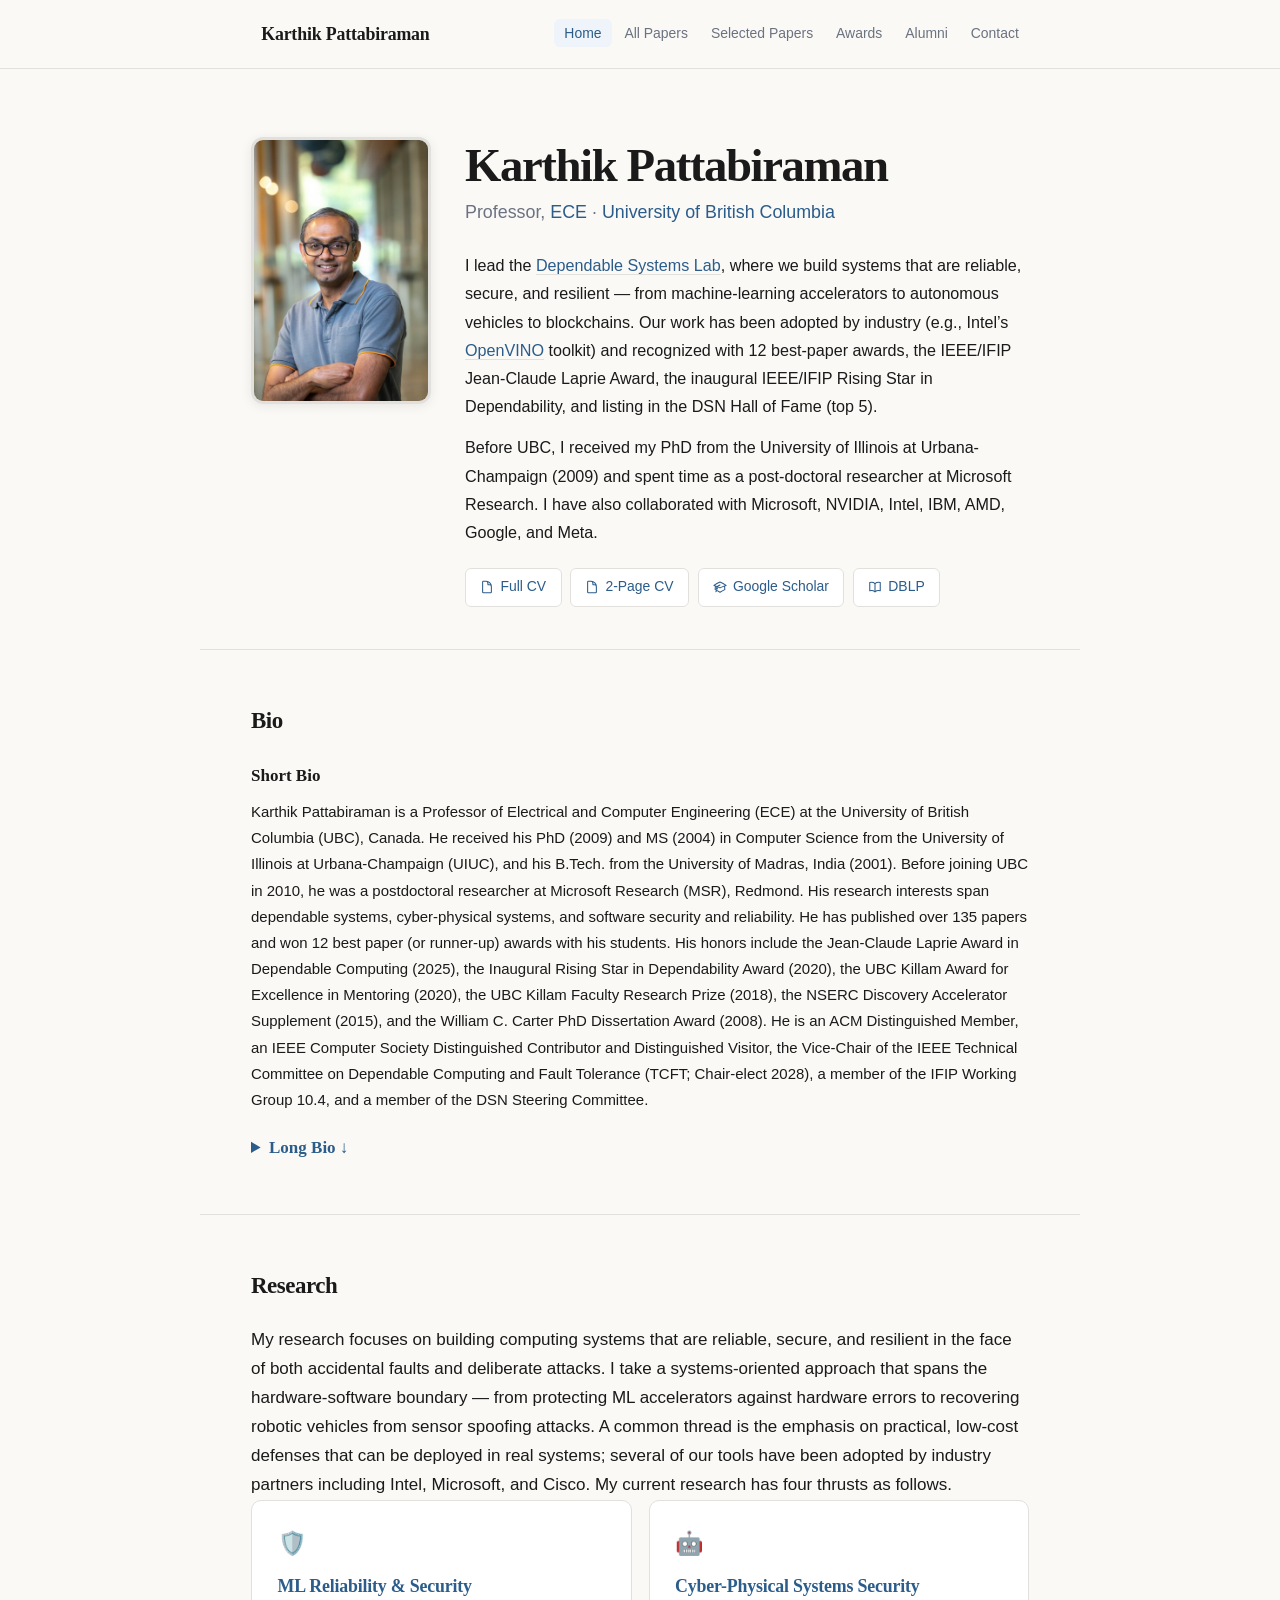
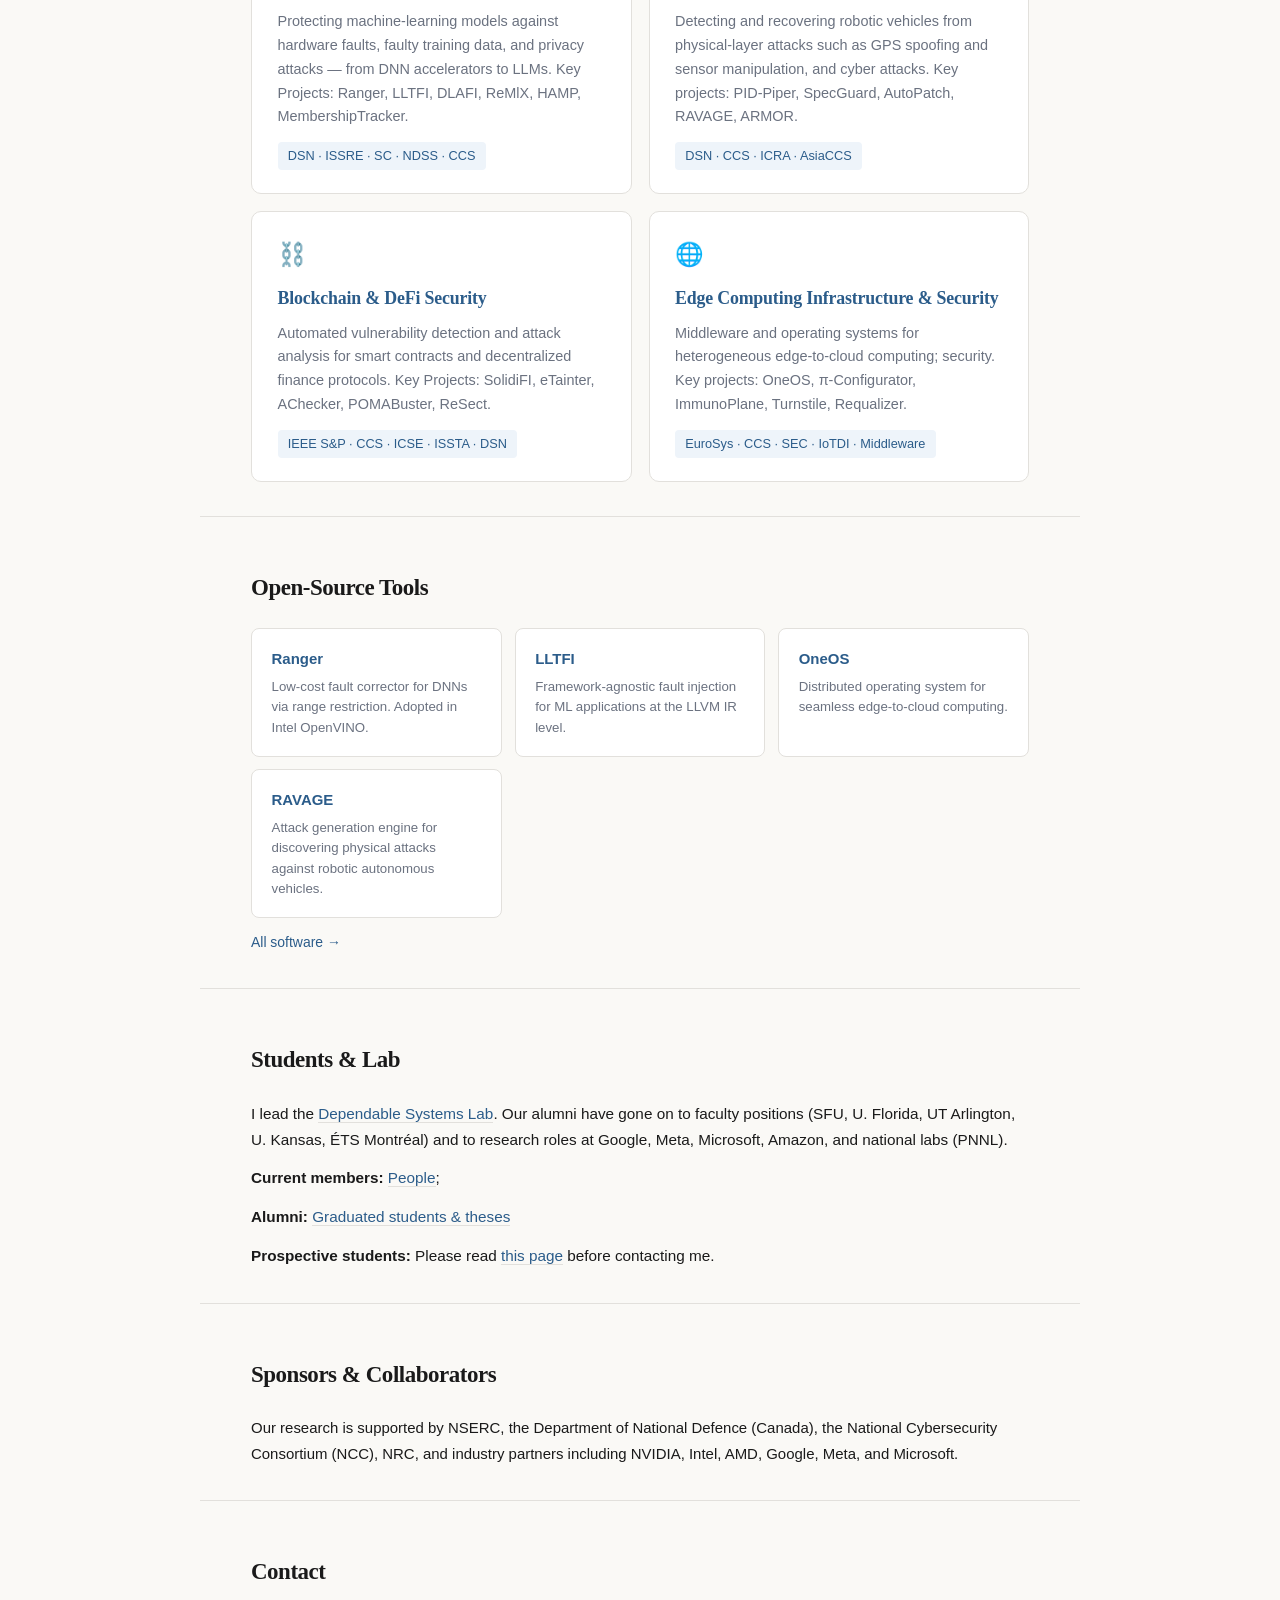
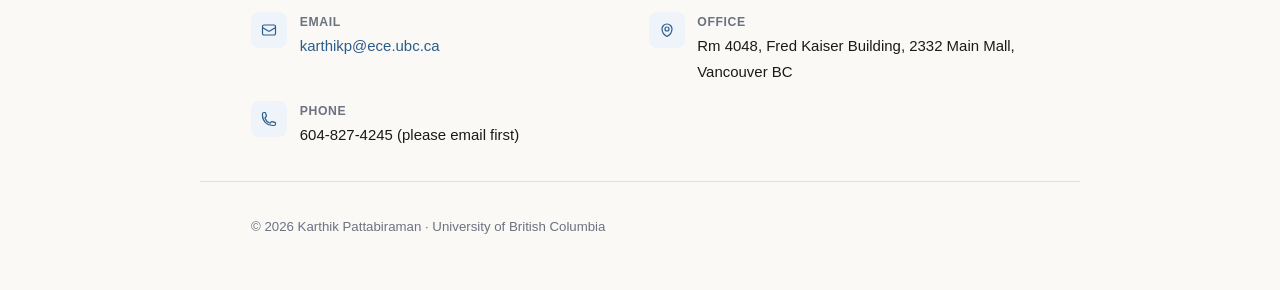
==== commit 0af827dc: "Reverting broken index" ====
--- a/index.html
+++ b/index.html
@@ -1,365 +1,156 @@
 <!DOCTYPE html>
-<html class="maestro global-header" xmlns="http://www.w3.org/1999/xhtml" lang="en">
-<head><meta charset="utf-8" />
-<meta content="noindex, nofollow, noimageindex" name="robots" />
-<meta content="width=device-width, initial-scale=1" name="viewport" />
-<noscript>
-<meta content="0;url=/scl/fi/9fm8hkfk1w8u8n84idods/cv-external.pdf?dl=0&amp;noscript=1&amp;rlkey=v292qteltok91dmuk4w0i0q7w&amp;st=nceueg55" http-equiv="refresh" />
-</noscript>
-<script nonce="En4jJNnA96SacOvuOctstyT2MIc=">window.EDISON_METRICS_JS_EXECUTION_START = performance.now();
-</script><title>Dropbox</title>
-<link rel="shortcut icon" href="https://cfl.dropboxstatic.com/static/metaserver/static/images/favicon.ico"/>
-<link rel="preload" href="https://cfl.dropboxstatic.com/static/metaserver/static/css/abuse/fingerprintjs_component-vflXE59L4.css" crossorigin as="style" data-loader="dbx_edison_page[requested_css]"/>
-<link rel="preload" href="https://cfl.dropboxstatic.com/static/metaserver/static/css/buy/pages/dropbox_buy-vfl7OsgOR.css" crossorigin as="style" data-loader="dbx_edison_page[requested_css]"/>
-<link rel="preload" href="https://cfl.dropboxstatic.com/static/metaserver/static/css/foundation-vflNUOhwk.css" crossorigin as="style" data-loader="dbx_edison_page[requested_css]"/>
-<link rel="preload" href="https://cfl.dropboxstatic.com/static/typescript/component_libraries/dig-experimental/src/index.web-vflMSFrcy.css" crossorigin as="style" data-loader="dbx_edison_page[requested_css]"/>
-<link rel="preload" href="https://cfl.dropboxstatic.com/static/metaserver/static/css/app_actions/index-vfl79Z2vF.css" crossorigin as="style" data-loader="dbx_edison_page[requested_css]"/>
-<link rel="preload" href="https://cfl.dropboxstatic.com/static/metaserver/static/css/google_one_tap-vflju1Jhj.css" crossorigin as="style" data-loader="dbx_edison_page[requested_css]"/>
-<link rel="preload" href="https://cfl.dropboxstatic.com/static/metaserver/static/css/maestro-nav/maestro-portal-vflyXlY9P.css" crossorigin as="style" data-loader="dbx_edison_page[requested_css]"/>
-<link rel="preload" href="https://cfl.dropboxstatic.com/static/metaserver/static/css/error-vflNfgsLk.css" crossorigin as="style" data-loader="dbx_edison_page[requested_css]"/>
-<link rel="preload" href="https://cfl.dropboxstatic.com/static/js/file_viewer/index.web-vflfSz8qR.css" crossorigin as="style" data-loader="dbx_edison_page[requested_css]"/>
-<link rel="preload" href="https://cfl.dropboxstatic.com/static/js/comments2/index-vfl2d-60e.css" crossorigin as="style" data-loader="dbx_edison_page[requested_css]"/>
-<link rel="preload" href="https://cfl.dropboxstatic.com/static/metaserver/static/css/snackbar-vflmWReiD.css" crossorigin as="style" data-loader="dbx_edison_page[requested_css]"/>
-<link rel="preload" href="https://cfl.dropboxstatic.com/static/typescript/component_libraries/dwg-components/src/index.web-vfl5-i84a.css" crossorigin as="style" data-loader="dbx_edison_page[requested_css]"/>
-<link rel="preload" href="https://cfl.dropboxstatic.com/static/metaserver/static/css/recaptcha-vflIw9Wsy.css" crossorigin as="style" data-loader="dbx_edison_page[requested_css]"/>
-<link rel="preload" href="https://cfl.dropboxstatic.com/static/metaserver/static/css/maestro_appshell_styles-vfl9ARmvD.css" crossorigin as="style" data-loader="dbx_edison_page[requested_css]"/>
-<link rel="preload" href="https://cfl.dropboxstatic.com/static/metaserver/static/css/dig-illustrations/index.web-vflxbXrV3.css" crossorigin as="style" data-loader="dbx_edison_page[requested_css]"/>
-<link rel="preload" href="https://cfl.dropboxstatic.com/static/metaserver/static/css/dig-components/index.web-vflbAvv9s.css" crossorigin as="style" data-loader="dbx_edison_page[requested_css]"/>
-<link rel="preload" href="https://cfl.dropboxstatic.com/static/metaserver/static/css/dig-fonts/index.metaserver-vflY4zGcq.css" crossorigin as="style" data-loader="dbx_edison_page[requested_css]"/>
-<link rel="preload" href="https://cfl.dropboxstatic.com/static/metaserver/static/css/spectrum/index.web-vfl6Hbk66.css" crossorigin as="style" data-loader="dbx_edison_page[requested_css]"/>
-<link rel="preload" href="https://cfl.dropboxstatic.com/static/metaserver/static/css/dig/fonts-vflDOE3MZ.css" crossorigin as="style" data-loader="dbx_edison_page[requested_css]"/>
-<link rel="preload" href="https://cfl.dropboxstatic.com/static/metaserver/static/css/notify-vflC8Ebls.css" crossorigin as="style" data-loader="dbx_edison_page[requested_css]"/>
-<script nonce="En4jJNnA96SacOvuOctstyT2MIc=">window.CSP_SCRIPT_NONCE = "En4jJNnA96SacOvuOctstyT2MIc="</script><script nonce="En4jJNnA96SacOvuOctstyT2MIc=">
-    window.edisonLoadCallbacks = [];
-    function addEdisonLoadCallback(cb) { window.edisonLoadCallbacks.push(cb); }
+<html lang="en">
 
-    window.stormcrowLoadCallbacks = [];
-    function addStormcrowLoadCallback(cb) { window.stormcrowLoadCallbacks.push(cb); }</script><script nonce="En4jJNnA96SacOvuOctstyT2MIc=">(function () {
-    var start = performance.now();
-    window.addEdisonLoadCallback(Edison => {
-        window.EDISON_METRICS_REQUIRE_LOAD_CALLBACK_TIME = performance.now() - start;
-    });
-})();
-</script></head><body><script nonce="En4jJNnA96SacOvuOctstyT2MIc=">window.__SERVED_BY_EDISON_WEB_SERVER__ = true;
+<head>
+<meta http-equiv="Content-Type" content="text/html; charset=UTF-8">
+<meta name="viewport" content="width=device-width, initial-scale=1.0">
+<title>Karthik Pattabiraman</title>
+<link rel="preconnect" href="https://fonts.googleapis.com/">
+<link rel="preconnect" href="https://fonts.gstatic.com/" crossorigin="">
+<link href="./publications_files/css2" rel="stylesheet">
+<link rel="stylesheet" href="./publications_files/style.css">
+</head>
 
-const PAGE_INIT_DATA = {
-    sentryOptions: {"dsn":"https://015d5ce7dd3142cd8fca094a50adbf69@d.dropbox.com/4505546831036416","release":"a3db014a3026697fa789eb91e38451efdbec6da3","environment":"prod","userId":"10545955","tags":{"edison_atlasservlet":"file_viewer","edison_page_name":"scl_oboe_file","browser_id":"133818908065072847191501214569960097502"}},
-    devServerHostname: "",
-    langpack: {locale: "en"},
-    useReactNext: false ,
-    exceptionExtras: {"page_repo_rev":"a3db014a3026697fa789eb91e38451efdbec6da3","yaps_deployment":"prod","yaps_project":"edison_atlasservlet.file_viewer-edison","page_locale":"en","page_load_timestamp":1793059202},
-    exceptionTags: ["is_edison","browser-id:133818908065072847191501214569960097502","edison_page_name:scl_oboe_file","edison_atlasservlet:file_viewer","edison_atlasservlet:file_viewer:prod"],
-    initDataBase64: "EiAyZmU2MzhiMmZhODU0ZGI4YTk2ZjM4MjU2YWRmZTk4MhiC0//WBiJ1aHR0cHM6Ly93d3cuZHJvcGJveC5jb20vc2NsL2ZpLzlmbThoa2ZrMXc4dThuODRpZG9kcy9jdi1leHRlcm5hbC5wZGY/[base64]",
-    
-    edisonParams: "[base64]/cmxrZXk9djI5MnF0ZWx0b2s5MWRtdWs0dzBpMHE3dyZzdD1uY2V1ZWc1NSZkbD0w8AEBiAIBkAIBoAIBsgIgNjRhYzk1OGYzYWZjNDBjZTI0ZDc4NDFmOTViNGM2ZGXAAgE=",
-    initPropsAsBase64: "",
-    
-    hydrate: false,
-    strictMode:  false ,
-    useReactConcurrentMode:  false ,
-};
+<body>
+<nav>
+  <div class="nav-inner">
+    <a href="index.html" class="nav-name">Karthik Pattabiraman</a>
+    <ul>
+      <li><a href="index.html" class="active">Home</a></li>
+      <li><a href="publications.html">All Papers</a></li>
+      <li><a href="selected-papers.html">Selected Papers</a></li>
+      <li><a href="awards.html">Awards</a></li>
+      <li><a href="alumni.html">Alumni</a></li>
+      <li><a href="index.html#contact">Contact</a></li>
+    </ul>
+  </div>
+</nav>
 
-window.PAGE_INIT_DATA = PAGE_INIT_DATA;
-window.__VFL_MAP__ = {"c_-_25b7.js": "c_-_25b7-vflEQOoBa.js", "c_-_6856.js": "c_-_6856-vflxpAyJQ.js", "c_abuse_fingerprintjs_abuse_fpjs_provider-metaserver_static_js_sharing-dc1f43.js": "c_abuse_fingerprintjs_abuse_fpjs_provider-metaserver_static_js_sharing-dc1f43-vfld3TwLu.js", "c_abuse_funcaptcha_modal.js": "c_abuse_funcaptcha_modal-vfl9vfKNz.js", "c_abuse_login_and_register_constants_fetch.js": "c_abuse_login_and_register_constants_fetch-vflhQvM-k.js", "c_abuse_login_and_register_constants_hooks-metaserver_static_js_sharing-6ba41d.js": "c_abuse_login_and_register_constants_hooks-metaserver_static_js_sharing-6ba41d-vflx8XUon.js", "c_accessibility_audit_audit.js": "c_accessibility_audit_audit-vflZJZZb7.js", "c_accessibility_ax_audit.js": "c_accessibility_ax_audit-vflShTWwO.js", "c_account_email.js": "c_account_email-vflG5sJkf.js", "c_account_email_verify-metaserver_static_js_account_email_verify_reasons.js": "c_account_email_verify-metaserver_static_js_account_email_verify_reasons-vfldmtMpE.js", "c_account_email_verify.js": "c_account_email_verify-vflisQ6Lx.js", "c_account_email_verify_reasons.js": "c_account_email_verify_reasons-vflB514-N.js", "c_account_menu_account_menu.js": "c_account_menu_account_menu-vflxByN7W.js", "c_account_menu_account_menu_contents-metaserver_static_js_prompt_ui_da-800cc3.js": "c_account_menu_account_menu_contents-metaserver_static_js_prompt_ui_da-800cc3-vflAxx7RA.js", "c_account_menu_revert_to_classic_modal.js": "c_account_menu_revert_to_classic_modal-vfl3d9vNp.js", "c_account_menu_upload_account_switch_guard.js": "c_account_menu_upload_account_switch_guard-vfly389Qz.js", "c_account_page_widgets_plan_add_ons_api-metaserver_static_js_account_pa-9d7a0a.js": "c_account_page_widgets_plan_add_ons_api-metaserver_static_js_account_pa-9d7a0a-vflIvFLeF.js", "c_account_page_widgets_plan_views_addons_addon_management_modal.js": "c_account_page_widgets_plan_views_addons_addon_management_modal-vflJheYCH.js", "c_account_page_widgets_plan_views_addons_addon_management_modal_after-display.js": "c_account_page_widgets_plan_views_addons_addon_management_modal_after-display-vflYueWY3.js", "c_account_page_widgets_plan_views_addons_constants-metaserver_static-265b45.js": "c_account_page_widgets_plan_views_addons_constants-metaserver_static-265b45-vflhtwe5u.js", "c_account_page_widgets_plan_views_addons_stackable_addon_modal.js": "c_account_page_widgets_plan_views_addons_stackable_addon_modal-vflxgNdTU.js", "c_account_page_widgets_plan_views_addons_stackable_addon_modal_after-displ-c16946.js": "c_account_page_widgets_plan_views_addons_stackable_addon_modal_after-displ-c16946-vflrqdbDu.js", "c_account_photo_modal_controller.js": "c_account_photo_modal_controller-vfljtmvti.js", "c_action_bar_file_actions_portable_download.js": "c_action_bar_file_actions_portable_download-vflrkIDkw.js", "c_action_bar_file_actions_portable_file_conversion-metaserver_static_j-542835.js": "c_action_bar_file_actions_portable_file_conversion-metaserver_static_j-542835-vflsw75oX.js", "c_action_bar_file_actions_portable_move.js": "c_action_bar_file_actions_portable_move-vflEV3cgg.js", "c_action_bar_file_actions_portable_rename_rename.js": "c_action_bar_file_actions_portable_rename_rename-vfloepFHH.js", "c_action_bar_file_actions_portable_save_as_copy_save_as_copy.js": "c_action_bar_file_actions_portable_save_as_copy_save_as_copy-vfl46-2g9.js", "c_action_bar_file_actions_portable_save_as_copy_save_modal_after-display.js": "c_action_bar_file_actions_portable_save_as_copy_save_modal_after-display-vflpSaISI.js", "c_action_bar_file_actions_portable_save_as_copy_snackbars.js": "c_action_bar_file_actions_portable_save_as_copy_snackbars-vfl-bRR1H.js", "c_activation_data_slices.js": "c_activation_data_slices-vflHoNnRS.js", "c_activation_data_store.js": "c_activation_data_store-vflJ6zvoO.js", "c_admin_console_availability_members_page_libs_list_members_query_wrappers.js": "c_admin_console_availability_members_page_libs_list_members_query_wrappers-vflRt7ODy.js", "c_admin_console_billing_redesign_hooks_use_open_addon_modal.js": "c_admin_console_billing_redesign_hooks_use_open_addon_modal-vfls44PE7.js", "c_admin_console_billing_redesign_widgets_scheduled_changes_modal_show_revi-8bf220.js": "c_admin_console_billing_redesign_widgets_scheduled_changes_modal_show_revi-8bf220-vfl2WdhTX.js", "c_admin_console_freemium_upgrade_modal.js": "c_admin_console_freemium_upgrade_modal-vflPmM8IY.js", "c_admin_console_home_after_display_hooks_log_fail_todo_widget_after-display.js": "c_admin_console_home_after_display_hooks_log_fail_todo_widget_after-display-vflTTETnK.js", "c_admin_console_home_after_display_hooks_log_render_todo_widget_after-display.js": "c_admin_console_home_after_display_hooks_log_render_todo_widget_after-display-vflNElCKU.js", "c_admin_console_home_after_display_hooks_log_select_admin_action_after-dis-f6fc24.js": "c_admin_console_home_after_display_hooks_log_select_admin_action_after-dis-f6fc24-vflLyymBt.js", "c_admin_console_home_after_display_hooks_log_select_cta_after-display.js": "c_admin_console_home_after_display_hooks_log_select_cta_after-display-vfldiu42m.js", "c_admin_console_home_after_display_hooks_log_select_widget_customization_c-256803.js": "c_admin_console_home_after_display_hooks_log_select_widget_customization_c-256803-vflahKI2t.js", "c_admin_console_home_after_display_hooks_log_show_admin_console_home_after-c4bdf8.js": "c_admin_console_home_after_display_hooks_log_show_admin_console_home_after-c4bdf8-vflSKRY__.js", "c_admin_console_home_after_display_hooks_log_shown_admin_console_home_onbo-932647.js": "c_admin_console_home_after_display_hooks_log_shown_admin_console_home_onbo-932647-vfl9rGZe6.js", "c_admin_console_home_after_display_hooks_log_shown_plan_usage_widget_after-aa85f3.js": "c_admin_console_home_after_display_hooks_log_shown_plan_usage_widget_after-aa85f3-vflo1ZUPD.js", "c_admin_console_home_after_display_hooks_log_shown_security_widget_after-d-2a2572.js": "c_admin_console_home_after_display_hooks_log_shown_security_widget_after-d-2a2572-vfljHRF4s.js", "c_admin_console_home_after_display_hooks_log_shown_todo_widget_after-display.js": "c_admin_console_home_after_display_hooks_log_shown_todo_widget_after-display-vflOx4y5D.js", "c_admin_console_home_after_display_hooks_log_shown_value_awareness_modal_a-3f03ce.js": "c_admin_console_home_after_display_hooks_log_shown_value_awareness_modal_a-3f03ce-vflPgABFM.js", "c_admin_console_home_after_display_hooks_log_shown_value_awareness_re_entr-b2be42.js": "c_admin_console_home_after_display_hooks_log_shown_value_awareness_re_entr-b2be42-vflI8t_IT.js", "c_admin_console_home_after_display_hooks_log_view_admin_modal_after-display.js": "c_admin_console_home_after_display_hooks_log_view_admin_modal_after-display-vfl3ymX8-.js", "c_admin_console_home_hooks-typescript_dropbox_proto_admin_console_home_-86113e.js": "c_admin_console_home_hooks-typescript_dropbox_proto_admin_console_home_-86113e-vflcuyfnf.js", "c_adyen_adyen-web_dist_adyen.js": "c_adyen_adyen-web_dist_adyen-vfl2DcZ2R.js", "c_api_v2_unauthed_client.js": "c_api_v2_unauthed_client-vfl0OsD1l.js", "c_app_shell_integration_bridge_v2_fss_actions.js": "c_app_shell_integration_bridge_v2_fss_actions-vflFQOsAq.js", "c_app_shell_integration_bridge_v2_transcribe_files.js": "c_app_shell_integration_bridge_v2_transcribe_files-vflgYG9ND.js", "c_app_shell_integration_open_desktop_after-display.js": "c_app_shell_integration_open_desktop_after-display-vflKi4Ypm.js", "c_app_shell_integration_previews_bridgev2_preview.js": "c_app_shell_integration_previews_bridgev2_preview-vflC_Gysl.js", "c_app_shell_integration_previews_helix_file_saver-node_modules_dropbox-b68583.js": "c_app_shell_integration_previews_helix_file_saver-node_modules_dropbox-b68583-vflWGUrRr.js", "c_app_shell_integration_services_invite_people_after-display-metaserver-21f645.js": "c_app_shell_integration_services_invite_people_after-display-metaserver-21f645-vflwKbJ02.js", "c_app_shell_integration_services_out_of_space_modal_after-display.js": "c_app_shell_integration_services_out_of_space_modal_after-display-vfl5cC8db.js", "c_app_shell_integration_services_start_team_checkout_after-display.js": "c_app_shell_integration_services_start_team_checkout_after-display-vfl2M_xMH.js", "c_app_shell_integration_top_menu_app_shell.js": "c_app_shell_integration_top_menu_app_shell-vfl92WbY0.js", "c_app_shell_integration_top_menu_app_shell_core.js": "c_app_shell_integration_top_menu_app_shell_core-vflylWmZm.js", "c_app_shell_integration_unified_entry_point_components_uep_dictation_overlay.js": "c_app_shell_integration_unified_entry_point_components_uep_dictation_overlay-vfltVSU2f.js", "c_app_shell_integration_use_app_shell.js": "c_app_shell_integration_use_app_shell-vflDrPm-s.js", "c_asn1js_build_index_es.js": "c_asn1js_build_index_es-vflLEx6V6.js", "c_assume_flows_utils-metaserver_static_js_contacts_contact-metaserve-d6ade4.js": "c_assume_flows_utils-metaserver_static_js_contacts_contact-metaserve-d6ade4-vfltM5Q7w.js", "c_auth_email_mfa_email_mfa_challenge_modal.js": "c_auth_email_mfa_email_mfa_challenge_modal-vflk_AEtU.js", "c_auth_login_or_register_modal-metaserver_static_js_validators_validators.js": "c_auth_login_or_register_modal-metaserver_static_js_validators_validators-vflSmutUa.js", "c_auth_multi_account_login_modal-metaserver_static_js_clean_base64--96a058.js": "c_auth_multi_account_login_modal-metaserver_static_js_clean_base64--96a058-vfl9LV4TC.js", "c_axe-core_axe-node_modules_axs_testing_axs_testing.js": "c_axe-core_axe-node_modules_axs_testing_axs_testing-vfl-zrS97.js", "c_azure_msal-browser_dist_controllers_NestedAppAuthController.js": "c_azure_msal-browser_dist_controllers_NestedAppAuthController-vflRYPAVi.js", "c_browse_actions.js": "c_browse_actions-vfldlTORZ.js", "c_browse_browse_team_discovery_request_to_join_r2j_team_discovery_modal.js": "c_browse_browse_team_discovery_request_to_join_r2j_team_discovery_modal-vflkrbjL1.js", "c_campaigns_campaign_formats_action_choice_modal_action_choice_modal.js": "c_campaigns_campaign_formats_action_choice_modal_action_choice_modal-vfl2XAQjA.js", "c_campaigns_campaign_formats_banner_campaign_banner.js": "c_campaigns_campaign_formats_banner_campaign_banner-vflnqZuhY.js", "c_campaigns_campaign_formats_billing_modal_campaign_billing_modal-meta-70bd00.js": "c_campaigns_campaign_formats_billing_modal_campaign_billing_modal-meta-70bd00-vflWulaE7.js", "c_campaigns_campaign_formats_dialog_campaign_dialog-metaserver_static_-122567.js": "c_campaigns_campaign_formats_dialog_campaign_dialog-metaserver_static_-122567-vflxLA0J7.js", "c_campaigns_campaign_formats_dialog_campaign_dialog_renderer.js": "c_campaigns_campaign_formats_dialog_campaign_dialog_renderer-vfleWcxyX.js", "c_campaigns_campaign_formats_menu_campaign_menu_item.js": "c_campaigns_campaign_formats_menu_campaign_menu_item-vflJ98SH_.js", "c_campaigns_campaign_formats_modal_campaign_modal.js": "c_campaigns_campaign_formats_modal_campaign_modal-vflS5T49b.js", "c_campaigns_campaign_formats_modal_dig_style_modal.js": "c_campaigns_campaign_formats_modal_dig_style_modal-vfl4DR5mW.js", "c_campaigns_campaign_formats_snackbar_campaign_snackbar.js": "c_campaigns_campaign_formats_snackbar_campaign_snackbar-vflgRscjv.js", "c_campaigns_campaign_formats_tooltip_campaign_tooltip.js": "c_campaigns_campaign_formats_tooltip_campaign_tooltip-vflFmOEn3.js", "c_campaigns_custom_campaigns_admin_console_dashboard_onboarding_modal_admi-33a5b4.js": "c_campaigns_custom_campaigns_admin_console_dashboard_onboarding_modal_admi-33a5b4-vfleMsTEs.js", "c_campaigns_custom_campaigns_basic_user_sku_routing_modal_basic_user_sku_r-471af2.js": "c_campaigns_custom_campaigns_basic_user_sku_routing_modal_basic_user_sku_r-471af2-vfl5G2_99.js", "c_campaigns_custom_campaigns_billing_issue_modal_billing_issue_modal_conta-a5e9c5.js": "c_campaigns_custom_campaigns_billing_issue_modal_billing_issue_modal_conta-a5e9c5-vfl0Alt-k.js", "c_campaigns_custom_campaigns_bridge_v2_opt_in_banner_assets_admin_banner_i-cf832b.js": "c_campaigns_custom_campaigns_bridge_v2_opt_in_banner_assets_admin_banner_i-cf832b-vflL9-DWX.js", "c_campaigns_custom_campaigns_checkout_modal_checkout_modal.js": "c_campaigns_custom_campaigns_checkout_modal_checkout_modal-vfldI2c2c.js", "c_campaigns_custom_campaigns_contextual_nudge_dialog_contextual_nudge_dialog.js": "c_campaigns_custom_campaigns_contextual_nudge_dialog_contextual_nudge_dialog-vflKmQZDr.js", "c_campaigns_custom_campaigns_device_limits_modal_device_limits_manage_moda-1eadd5.js": "c_campaigns_custom_campaigns_device_limits_modal_device_limits_manage_moda-1eadd5-vflPtoLg9.js", "c_campaigns_custom_campaigns_device_limits_modal_m3_team_upsell_modal.js": "c_campaigns_custom_campaigns_device_limits_modal_m3_team_upsell_modal-vflaxcuLU.js", "c_campaigns_custom_campaigns_device_limits_modal_show_device_limits_modal.js": "c_campaigns_custom_campaigns_device_limits_modal_show_device_limits_modal-vflisfZh8.js", "c_campaigns_custom_campaigns_device_limits_modal_show_m3_tier1_modal.js": "c_campaigns_custom_campaigns_device_limits_modal_show_m3_tier1_modal-vflljvWi3.js", "c_campaigns_custom_campaigns_docsend_dataroom_value_banner_docsend_dataroo-32f9c4.js": "c_campaigns_custom_campaigns_docsend_dataroom_value_banner_docsend_dataroo-32f9c4-vflV_0IEx.js", "c_campaigns_custom_campaigns_downsell_churning_users_modal_downsell_churni-56c1ba.js": "c_campaigns_custom_campaigns_downsell_churning_users_modal_downsell_churni-56c1ba-vflIrRG_8.js", "c_campaigns_custom_campaigns_evh_addon_modal_evh_addon_modal_wrapper-m-bca6ab.js": "c_campaigns_custom_campaigns_evh_addon_modal_evh_addon_modal_wrapper-m-bca6ab-vfl3j4wmF.js", "c_campaigns_custom_campaigns_fate_restoration_confirmation_modal_fate_rest-21ee03.js": "c_campaigns_custom_campaigns_fate_restoration_confirmation_modal_fate_rest-21ee03-vflmWffa5.js", "c_campaigns_custom_campaigns_individual_plus_external_sharing_link_upsell_-1cdd8e.js": "c_campaigns_custom_campaigns_individual_plus_external_sharing_link_upsell_-1cdd8e-vflcxVOsg.js", "c_campaigns_custom_campaigns_lmo_modal_lmo_modal.js": "c_campaigns_custom_campaigns_lmo_modal_lmo_modal-vflGTVS6m.js", "c_campaigns_custom_campaigns_locked_team_decision_modal_locked_team_decisi-27eb1d.js": "c_campaigns_custom_campaigns_locked_team_decision_modal_locked_team_decisi-27eb1d-vflc7PcF3.js", "c_campaigns_custom_campaigns_locked_team_disband_upsell_modal_locked_team_-263644.js": "c_campaigns_custom_campaigns_locked_team_disband_upsell_modal_locked_team_-263644-vflQP9l6r.js", "c_campaigns_custom_campaigns_mid_trial_modal_mid_trial_modal.js": "c_campaigns_custom_campaigns_mid_trial_modal_mid_trial_modal-vflJ-A2NT.js", "c_campaigns_custom_campaigns_out_of_space_modal_out_of_space_modal_doorman-5cf0e4.js": "c_campaigns_custom_campaigns_out_of_space_modal_out_of_space_modal_doorman-5cf0e4-vfllIKDJJ.js", "c_campaigns_custom_campaigns_overquota_decision_modal_overquota_decision_m-123001.js": "c_campaigns_custom_campaigns_overquota_decision_modal_overquota_decision_m-123001-vfl9t2xgX.js", "c_campaigns_custom_campaigns_request_storage_banner_async_request_storage_-4745f1.js": "c_campaigns_custom_campaigns_request_storage_banner_async_request_storage_-4745f1-vfll0Ue_5.js", "c_campaigns_custom_campaigns_request_storage_banner_request_storage_banner.js": "c_campaigns_custom_campaigns_request_storage_banner_request_storage_banner-vflDHekXy.js", "c_campaigns_custom_campaigns_request_storage_banner_request_storage_modal.js": "c_campaigns_custom_campaigns_request_storage_banner_request_storage_modal-vflUPTojR.js", "c_campaigns_custom_campaigns_request_storage_banner_request_storage_modal_-444c51.js": "c_campaigns_custom_campaigns_request_storage_banner_request_storage_modal_-444c51-vflR3tzKN.js", "c_campaigns_custom_campaigns_standard_team_external_sharing_link_upsell_st-eb581a.js": "c_campaigns_custom_campaigns_standard_team_external_sharing_link_upsell_st-eb581a-vfl8eeEtW.js", "c_campaigns_custom_campaigns_storage_addon_modal_storage_addon_modal_wrapp-611cdd.js": "c_campaigns_custom_campaigns_storage_addon_modal_storage_addon_modal_wrapp-611cdd-vflMq4vt7.js", "c_campaigns_custom_campaigns_whats_new_banner_whats_new_banner_container.js": "c_campaigns_custom_campaigns_whats_new_banner_whats_new_banner_container-vfle33lhu.js", "c_campaigns_custom_campaigns_wrapped_value_reminder_modal_wrapped_value_re-66289d.js": "c_campaigns_custom_campaigns_wrapped_value_reminder_modal_wrapped_value_re-66289d-vfljKQHgS.js", "c_campaigns_hooks_use_campaign_impression_logging-typescript_dropbox_pr-ad5b8b.js": "c_campaigns_hooks_use_campaign_impression_logging-typescript_dropbox_pr-ad5b8b-vfldhWk7S.js", "c_campaigns_registered_actions_redirect_current_folder_to_docsend_data_roo-632101.js": "c_campaigns_registered_actions_redirect_current_folder_to_docsend_data_roo-632101-vflR6O1JY.js", "c_campaigns_registered_actions_redirect_to_buy_plus.js": "c_campaigns_registered_actions_redirect_to_buy_plus-vflEUvWrA.js", "c_ccpa_iframe_ccpa_iframe.js": "c_ccpa_iframe_ccpa_iframe-vflTG1Vqr.js", "c_cdm_migration_experiment-metaserver_static_js_folder_dialog_async-66f02a.js": "c_cdm_migration_experiment-metaserver_static_js_folder_dialog_async-66f02a-vfloyB320.js", "c_change-case_node_modules_snake-case_dist_es2015-node_modules_da-498466.js": "c_change-case_node_modules_snake-case_dist_es2015-node_modules_da-498466-vflbtqSh8.js", "c_clean_base64-metaserver_static_js_file_viewer_common_download_utils.js": "c_clean_base64-metaserver_static_js_file_viewer_common_download_utils-vfll8moAG.js", "c_clean_base64-metaserver_static_js_growth_ui_locked-state-modal_open_l-498c73.js": "c_clean_base64-metaserver_static_js_growth_ui_locked-state-modal_open_l-498c73-vflLmv1l7.js", "c_clean_base64-node_modules_dropbox_dig-components_dist_chip_index_esm_-88b351.js": "c_clean_base64-node_modules_dropbox_dig-components_dist_chip_index_esm_-88b351-vflAccFky.js", "c_clean_base64.js": "c_clean_base64-vflq03Dw8.js", "c_clean_server_side_client_view_bridge.js": "c_clean_server_side_client_view_bridge-vflNZrDBN.js", "c_clean_ui_image-metaserver_static_js_teams_modals_partial_addon_provi-364eaf.js": "c_clean_ui_image-metaserver_static_js_teams_modals_partial_addon_provi-364eaf-vflzXpXqa.js", "c_clean_ui_locale_selector_modal.js": "c_clean_ui_locale_selector_modal-vfl_tLfzG.js", "c_clean_ui_title_bubble.js": "c_clean_ui_title_bubble-vfladURZr.js", "c_clean_ui_tree_view.js": "c_clean_ui_tree_view-vflD93ZOd.js", "c_clean_unity_browse_interface.js": "c_clean_unity_browse_interface-vflJu0W4s.js", "c_comments2_mentions_after-display-metaserver_static_js_contacts_contac-f236c1.js": "c_comments2_mentions_after-display-metaserver_static_js_contacts_contac-f236c1-vflkF9Rsa.js", "c_connected_devices_connected_devices_modal.js": "c_connected_devices_connected_devices_modal-vflx5iFUA.js", "c_connected_devices_device_install_spot_after-display.js": "c_connected_devices_device_install_spot_after-display-vflqsWDgu.js", "c_contacts_data_v2.js": "c_contacts_data_v2-vflM_23sU.js", "c_contentsquare_dist_contentsquare_webpack.js": "c_contentsquare_dist_contentsquare_webpack-vfl61Kewi.js", "c_core_toast_toast_on_init.js": "c_core_toast_toast_on_init-vfleYiVOw.js", "c_crypto-js_sha256-node_modules_sprintf-js_src_sprintf-node_modules_-acf203.js": "c_crypto-js_sha256-node_modules_sprintf-js_src_sprintf-node_modules_-acf203-vflbSIv0e.js", "c_dash_bridge_bridge_v2_onboarding_connectors_ConnectorOnboardingImpl.js": "c_dash_bridge_bridge_v2_onboarding_connectors_ConnectorOnboardingImpl-vflmIhyOc.js", "c_dash_growth_connect-in-fss_ConnectorModal.js": "c_dash_growth_connect-in-fss_ConnectorModal-vflv1N_fH.js", "c_date-fns_esm__lib_getTimezoneOffsetInMilliseconds-node_modules_-897ebe.js": "c_date-fns_esm__lib_getTimezoneOffsetInMilliseconds-node_modules_-897ebe-vflEEZrV_.js", "c_date-fns_esm_differenceInCalendarDays-node_modules_date-fns_esm-b3eedc.js": "c_date-fns_esm_differenceInCalendarDays-node_modules_date-fns_esm-b3eedc-vflmtK4nB.js", "c_date-fns_esm_differenceInCalendarDays-node_modules_date-fns_esm-fd9bd8.js": "c_date-fns_esm_differenceInCalendarDays-node_modules_date-fns_esm-fd9bd8-vflVGJy5G.js", "c_date-fns_esm_format.js": "c_date-fns_esm_format-vfl1OXaTf.js", "c_date-fns_esm_formatDistanceToNow.js": "c_date-fns_esm_formatDistanceToNow-vflR3kXwC.js", "c_date-fns_esm_formatDuration-node_modules_date-fns_esm_intervalT-2d8cb4.js": "c_date-fns_esm_formatDuration-node_modules_date-fns_esm_intervalT-2d8cb4-vfl328Rob.js", "c_decimal_js_decimal.js": "c_decimal_js_decimal-vfl7fPaPX.js", "c_devtools_dev_notifier_client.js": "c_devtools_dev_notifier_client-vfl08-OCu.js", "c_devtools_launcher_launcher-spectrum_popover_index.js": "c_devtools_launcher_launcher-spectrum_popover_index-vflQ06dwg.js", "c_devtools_launcher_launcher_sandbox.js": "c_devtools_launcher_launcher_sandbox-vflyfOQpi.js", "c_devtools_panels_dash_in_page_dash_in_page.js": "c_devtools_panels_dash_in_page_dash_in_page-vflfLNMhD.js", "c_devtools_panels_panels-spectrum_icon_templates_actionable_index.js": "c_devtools_panels_panels-spectrum_icon_templates_actionable_index-vflyhWcMP.js", "c_dnd-kit_sortable_dist_sortable-node_modules_focus-trap-react_dist-8e5b1c.js": "c_dnd-kit_sortable_dist_sortable-node_modules_focus-trap-react_dist-8e5b1c-vflSP8yCN.js", "c_dotlottie_common_dist_dotlottie-audio.js": "c_dotlottie_common_dist_dotlottie-audio-vflEc29Z3.js", "c_dotlottie_common_dist_dotlottie-state-machine-manager-2E7RUGJG.js": "c_dotlottie_common_dist_dotlottie-state-machine-manager-2E7RUGJG-vflvuZ1Sn.js", "c_dotlottie_common_dist_lottie_canvas-CDSUBMCL.js": "c_dotlottie_common_dist_lottie_canvas-CDSUBMCL-vflM3ByPZ.js", "c_dotlottie_common_dist_lottie_html-X3TYKVQI.js": "c_dotlottie_common_dist_lottie_html-X3TYKVQI-vflgMYowe.js", "c_dotlottie_common_dist_lottie_light-KMJEUZFY.js": "c_dotlottie_common_dist_lottie_light-KMJEUZFY-vflDxQz2w.js", "c_dotlottie_common_dist_lottie_light_canvas-B5UTTNXA.js": "c_dotlottie_common_dist_lottie_light_canvas-B5UTTNXA-vflX5PU9Q.js", "c_dotlottie_common_dist_lottie_light_html-SLCECTRT.js": "c_dotlottie_common_dist_lottie_light_html-SLCECTRT-vflhQ2zp4.js", "c_dotlottie_common_dist_lottie_svg-MJGYILXD.js": "c_dotlottie_common_dist_lottie_svg-MJGYILXD-vfl59kqt5.js", "c_dotlottie_common_dist_lottie_worker-Q23FJ6ZR.js": "c_dotlottie_common_dist_lottie_worker-Q23FJ6ZR-vflJD3WE0.js", "c_draft-js_lib_Draft-node_modules_punycode-web_punycode-node_modules-4581de.js": "c_draft-js_lib_Draft-node_modules_punycode-web_punycode-node_modules-4581de-vflw6zTyJ.js", "c_dropbox_ai_assistant_dash_chat_action_handlers_open_unavailable_sources_-5a58ac.js": "c_dropbox_ai_assistant_dash_chat_action_handlers_open_unavailable_sources_-5a58ac-vflPiGqpE.js", "c_dropbox_ai_assistant_dash_chat_unsupported_browser_view.js": "c_dropbox_ai_assistant_dash_chat_unsupported_browser_view-vflQMySB4.js", "c_dropbox_api-v2-client_dist_Dropbox-sdk_min.js": "c_dropbox_api-v2-client_dist_Dropbox-sdk_min-vflUfAIUB.js", "c_dropbox_dig-app-shell_dist_account_menu_account_menu-node_modules-9f73db.js": "c_dropbox_dig-app-shell_dist_account_menu_account_menu-node_modules-9f73db-vflVqvcOu.js", "c_dropbox_dig-app-shell_dist_app_switcher_app_switcher-node_modules-7ef5fc.js": "c_dropbox_dig-app-shell_dist_app_switcher_app_switcher-node_modules-7ef5fc-vflq4xiuC.js", "c_dropbox_dig-app-shell_dist_layout_app_shell_layout.js": "c_dropbox_dig-app-shell_dist_layout_app_shell_layout-vflQ3GBjr.js", "c_dropbox_dig-app-shell_dist_layout_context_content_scroll_context--3fb7d2.js": "c_dropbox_dig-app-shell_dist_layout_context_content_scroll_context--3fb7d2-vflWpQDs9.js", "c_dropbox_dig-app-shell_dist_layout_portal-node_modules_dropbox_dig-7dfa68.js": "c_dropbox_dig-app-shell_dist_layout_portal-node_modules_dropbox_dig-7dfa68-vfleGUl3p.js", "c_dropbox_dig-app-shell_dist_page-layout_app_shell_page_layout.js": "c_dropbox_dig-app-shell_dist_page-layout_app_shell_page_layout-vflEesRB4.js", "c_dropbox_dig-app-shell_node_modules_classnames-node_modules_drop-254115.js": "c_dropbox_dig-app-shell_node_modules_classnames-node_modules_drop-254115-vflW2EO91.js", "c_dropbox_dig-components_dist_accordion_index.js": "c_dropbox_dig-components_dist_accordion_index-vflc4ZPdP.js", "c_dropbox_dig-components_dist_chip_index-node_modules_dropbox_dig-c-7b3fb6.js": "c_dropbox_dig-components_dist_chip_index-node_modules_dropbox_dig-c-7b3fb6-vflyzj6uD.js", "c_dropbox_dig-components_dist_chip_index-node_modules_dropbox_dig-c-91b2cb.js": "c_dropbox_dig-components_dist_chip_index-node_modules_dropbox_dig-c-91b2cb-vflEi9nKS.js", "c_dropbox_dig-components_dist_chip_index-node_modules_dropbox_dig-c-bd4ed8.js": "c_dropbox_dig-components_dist_chip_index-node_modules_dropbox_dig-c-bd4ed8-vflMEI65I.js", "c_dropbox_dig-components_dist_chip_index-node_modules_dropbox_dig-i-a3f142.js": "c_dropbox_dig-components_dist_chip_index-node_modules_dropbox_dig-i-a3f142-vfln9iQEk.js", "c_dropbox_dig-components_dist_chip_index-node_modules_dropbox_dig-l-674760.js": "c_dropbox_dig-components_dist_chip_index-node_modules_dropbox_dig-l-674760-vflJZ1kYk.js", "c_dropbox_dig-components_dist_chip_index-node_modules_tanstack_reac-794df0.js": "c_dropbox_dig-components_dist_chip_index-node_modules_tanstack_reac-794df0-vflMK2LWo.js", "c_dropbox_dig-components_dist_date_picker_index.js": "c_dropbox_dig-components_dist_date_picker_index-vflFZI5jK.js", "c_dropbox_dig-components_dist_metadata_index-node_modules_dropbox_d-501c81.js": "c_dropbox_dig-components_dist_metadata_index-node_modules_dropbox_d-501c81-vflj_999J.js", "c_dropbox_dig-components_dist_table_index-node_modules_dropbox_dig--24423a.js": "c_dropbox_dig-components_dist_table_index-node_modules_dropbox_dig--24423a-vflHPwuwz.js", "c_dropbox_dig-components_dist_table_index-node_modules_dropbox_dig--d3337c.js": "c_dropbox_dig-components_dist_table_index-node_modules_dropbox_dig--d3337c-vflWwRndu.js", "c_dropbox_dig-components_dist_table_index-node_modules_dropbox_dig--ef295e.js": "c_dropbox_dig-components_dist_table_index-node_modules_dropbox_dig--ef295e-vflM-ybNU.js", "c_dropbox_dig-components_dist_tabs_index.js": "c_dropbox_dig-components_dist_tabs_index-vflTzG-N6.js", "c_dropbox_dig-components_dist_typeahead_index.js": "c_dropbox_dig-components_dist_typeahead_index-vflAjCjMU.js", "c_dropbox_dig-content-icons_dist_artwork_folders_folders-app-large-default-7342c2.js": "c_dropbox_dig-content-icons_dist_artwork_folders_folders-app-large-default-7342c2-vflJeZgRG.js", "c_dropbox_dig-content-icons_dist_artwork_folders_folders-camera-upload-lar-8ca49b.js": "c_dropbox_dig-content-icons_dist_artwork_folders_folders-camera-upload-lar-8ca49b-vfl1XmC7j.js", "c_dropbox_dig-content-icons_dist_artwork_folders_folders-confidential-smal-cf205a.js": "c_dropbox_dig-content-icons_dist_artwork_folders_folders-confidential-smal-cf205a-vflnyRT4j.js", "c_dropbox_dig-content-icons_dist_content_icon_index-node_modules_dr-9dbe0c.js": "c_dropbox_dig-content-icons_dist_content_icon_index-node_modules_dr-9dbe0c-vflDHOga3.js", "c_dropbox_dig-content-icons_dist_icons_file-audition-large-node_mod-6e2d98.js": "c_dropbox_dig-content-icons_dist_icons_file-audition-large-node_mod-6e2d98-vflj2n7-z.js", "c_dropbox_dig-content-icons_dist_icons_file-audition-large-node_mod-7715e2.js": "c_dropbox_dig-content-icons_dist_icons_file-audition-large-node_mod-7715e2-vflDDL4lr.js", "c_dropbox_dig-content-icons_dist_icons_file-audition-large-node_mod-c1412a0.js": "c_dropbox_dig-content-icons_dist_icons_file-audition-large-node_mod-c1412a0-vflKTOXZp.js", "c_dropbox_dig-content-icons_dist_icons_file-audition-large-node_mod-c1412a1.js": "c_dropbox_dig-content-icons_dist_icons_file-audition-large-node_mod-c1412a1-vflMz5U78.js", "c_dropbox_dig-content-icons_dist_icons_file-audition-large-node_mod-ffdfd0.js": "c_dropbox_dig-content-icons_dist_icons_file-audition-large-node_mod-ffdfd0-vflfdpUhI.js", "c_dropbox_dig-illustrations_dist_mjs_hero_ai-boxes-node_modules_dropbox-c0f963.js": "c_dropbox_dig-illustrations_dist_mjs_hero_ai-boxes-node_modules_dropbox-c0f963-vfl-Wmql2.js", "c_dropbox_dig-illustrations_dist_mjs_hero_desk-laptop-node_modules_drop-52f799.js": "c_dropbox_dig-illustrations_dist_mjs_hero_desk-laptop-node_modules_drop-52f799-vfly1GxZZ.js", "c_dropbox_dig-illustrations_dist_mjs_hero_end-to-end-encryption.js": "c_dropbox_dig-illustrations_dist_mjs_hero_end-to-end-encryption-vflRdj11c.js", "c_dropbox_dig-illustrations_dist_mjs_hero_team-hike.js": "c_dropbox_dig-illustrations_dist_mjs_hero_team-hike-vfl6VjohO.js", "c_dropbox_dig-illustrations_dist_mjs_hero_telescope.js": "c_dropbox_dig-illustrations_dist_mjs_hero_telescope-vflk8BFHI.js", "c_dropbox_dig-illustrations_dist_mjs_hero_work-desk-plant.js": "c_dropbox_dig-illustrations_dist_mjs_hero_work-desk-plant-vfl24pOXM.js", "c_dropbox_dig-illustrations_dist_mjs_mini_closed-box-node_modules_dropb-5050f4.js": "c_dropbox_dig-illustrations_dist_mjs_mini_closed-box-node_modules_dropb-5050f4-vflIuH5tW.js", "c_dropbox_dig-illustrations_dist_mjs_spot_bowl-empty-node_modules_dropb-71729f.js": "c_dropbox_dig-illustrations_dist_mjs_spot_bowl-empty-node_modules_dropb-71729f-vflQc3cJm.js", "c_dropbox_dig-illustrations_dist_mjs_spot_calendar-1.js": "c_dropbox_dig-illustrations_dist_mjs_spot_calendar-1-vflX96wTc.js", "c_dropbox_dig-illustrations_dist_mjs_spot_collaboration-diagram-2.js": "c_dropbox_dig-illustrations_dist_mjs_spot_collaboration-diagram-2-vfl-T5m8C.js", "c_dropbox_dig-illustrations_dist_mjs_spot_device-install.js": "c_dropbox_dig-illustrations_dist_mjs_spot_device-install-vflgGX-Mr.js", "c_dropbox_dig-illustrations_dist_mjs_spot_look-view.js": "c_dropbox_dig-illustrations_dist_mjs_spot_look-view-vfl9HgfmL.js", "c_dropbox_dig-illustrations_dist_mjs_spot_mobile-sign-cafe-node_modules-bc38c2.js": "c_dropbox_dig-illustrations_dist_mjs_spot_mobile-sign-cafe-node_modules-bc38c2-vflU5jn8z.js", "c_dropbox_dig-illustrations_dist_mjs_spot_overflowing-file-cabinet-1.js": "c_dropbox_dig-illustrations_dist_mjs_spot_overflowing-file-cabinet-1-vflO_HyVV.js", "c_dropbox_dig-illustrations_dist_mjs_spot_shelf-empty.js": "c_dropbox_dig-illustrations_dist_mjs_spot_shelf-empty-vflU36YO9.js", "c_dropbox_dig-illustrations_dist_mjs_spot_traffic-duck-crossing.js": "c_dropbox_dig-illustrations_dist_mjs_spot_traffic-duck-crossing-vflihjLXh.js", "c_dropbox_file-viewer_da_DK-DOD5blqY.js": "c_dropbox_file-viewer_da_DK-DOD5blqY-vfl5NsAHb.js", "c_dropbox_file-viewer_de-CYnvTIyO.js": "c_dropbox_file-viewer_de-CYnvTIyO-vfloxDsia.js", "c_dropbox_file-viewer_en_GB-vxNFx4u1.js": "c_dropbox_file-viewer_en_GB-vxNFx4u1-vflxOqBB9.js", "c_dropbox_file-viewer_es-CWgrl2k7.js": "c_dropbox_file-viewer_es-CWgrl2k7-vflw4qFfd.js", "c_dropbox_file-viewer_es_ES-CnczWenb.js": "c_dropbox_file-viewer_es_ES-CnczWenb-vflrIWluF.js", "c_dropbox_file-viewer_fr-B05XM24v.js": "c_dropbox_file-viewer_fr-B05XM24v-vflhtEROx.js", "c_dropbox_file-viewer_fr_CA-CC-tIrEB.js": "c_dropbox_file-viewer_fr_CA-CC-tIrEB-vfl3Qykme.js", "c_dropbox_file-viewer_id-DvpMZwWc.js": "c_dropbox_file-viewer_id-DvpMZwWc-vflaAY9dE.js", "c_dropbox_file-viewer_index_esnext-DH3OzP3i.js": "c_dropbox_file-viewer_index_esnext-DH3OzP3i-vfls_6WYX.js", "c_dropbox_file-viewer_it-DX1fJmmB.js": "c_dropbox_file-viewer_it-DX1fJmmB-vflUEPmJ9.js", "c_dropbox_file-viewer_ja-D1G5T-Lj.js": "c_dropbox_file-viewer_ja-D1G5T-Lj-vflz8e2N_.js", "c_dropbox_file-viewer_ko-BPKVAmm5.js": "c_dropbox_file-viewer_ko-BPKVAmm5-vflySCHMs.js", "c_dropbox_file-viewer_motion_photo_esnext-DP-seweE.js": "c_dropbox_file-viewer_motion_photo_esnext-DP-seweE-vflUS8f5B.js", "c_dropbox_file-viewer_ms-qT5bTvru.js": "c_dropbox_file-viewer_ms-qT5bTvru-vfldaPfJ6.js", "c_dropbox_file-viewer_nb_NO-M5HVtziX.js": "c_dropbox_file-viewer_nb_NO-M5HVtziX-vflLa9eCH.js", "c_dropbox_file-viewer_nl_NL-D0p_Gzp7.js": "c_dropbox_file-viewer_nl_NL-D0p_Gzp7-vflQQfNis.js", "c_dropbox_file-viewer_pl--VPwJCsa.js": "c_dropbox_file-viewer_pl--VPwJCsa-vflV6w5XA.js", "c_dropbox_file-viewer_preview_doc_esnext-CAUQkkNL.js": "c_dropbox_file-viewer_preview_doc_esnext-CAUQkkNL-vflntAB5k.js", "c_dropbox_file-viewer_preview_error_esnext-BFCiCieA.js": "c_dropbox_file-viewer_preview_error_esnext-BFCiCieA-vfl-M0ns6.js", "c_dropbox_file-viewer_preview_image_esnext-B012BTLf.js": "c_dropbox_file-viewer_preview_image_esnext-B012BTLf-vflgRCiE4.js", "c_dropbox_file-viewer_preview_text_esnext-BUA9MfmG.js": "c_dropbox_file-viewer_preview_text_esnext-BUA9MfmG-vflRfcxiT.js", "c_dropbox_file-viewer_preview_video_esnext-DvsvbsqI.js": "c_dropbox_file-viewer_preview_video_esnext-DvsvbsqI-vfl3QY6VB.js", "c_dropbox_file-viewer_pt_BR-s1u30_ag.js": "c_dropbox_file-viewer_pt_BR-s1u30_ag-vflTsZTC8.js", "c_dropbox_file-viewer_ru-CJIrUzF-.js": "c_dropbox_file-viewer_ru-CJIrUzF--vflefPy0T.js", "c_dropbox_file-viewer_sv_SE-DEIm4v98.js": "c_dropbox_file-viewer_sv_SE-DEIm4v98-vflcuWaBw.js", "c_dropbox_file-viewer_th_TH-Cj5gOZuZ.js": "c_dropbox_file-viewer_th_TH-Cj5gOZuZ-vflmiYJBw.js", "c_dropbox_file-viewer_three_js_renderer_esnext-BPQQRCqy.js": "c_dropbox_file-viewer_three_js_renderer_esnext-BPQQRCqy-vflKyl6X7.js", "c_dropbox_file-viewer_uk_UA-Fqa3QsRJ.js": "c_dropbox_file-viewer_uk_UA-Fqa3QsRJ-vflLaVIZb.js", "c_dropbox_file-viewer_video_edit_ui_esnext-DWqMfcec.js": "c_dropbox_file-viewer_video_edit_ui_esnext-DWqMfcec-vfl7ikmBX.js", "c_dropbox_file-viewer_zh_CN-BtOPJKWn.js": "c_dropbox_file-viewer_zh_CN-BtOPJKWn-vflO91IZK.js", "c_dropbox_file-viewer_zh_TW-B93uouK5.js": "c_dropbox_file-viewer_zh_TW-B93uouK5-vflIsCIAo.js", "c_dropins_sdk_refactor_src_v2_entry.js": "c_dropins_sdk_refactor_src_v2_entry-vflfgkejE.js", "c_dropins_v3_shared_file_folder_icon.js": "c_dropins_v3_shared_file_folder_icon-vflcvoxgk.js", "c_dropins_v3_shared_highlightable_filename_text.js": "c_dropins_v3_shared_highlightable_filename_text-vfl058D42.js", "c_edison_capabilities_content_tiles_stream_metadata_transport.js": "c_edison_capabilities_content_tiles_stream_metadata_transport-vflU2xRhF.js", "c_edison_capabilities_up_next_accept_team_invite_runtime.js": "c_edison_capabilities_up_next_accept_team_invite_runtime-vflpxrZwq.js", "c_edison_capabilities_up_next_membership_request_bridge.js": "c_edison_capabilities_up_next_membership_request_bridge-vflHx7Qve.js", "c_edison_capabilities_up_next_perform_onboarding_action_runtime.js": "c_edison_capabilities_up_next_perform_onboarding_action_runtime-vflzr7W63.js", "c_edison_capabilities_up_next_show_joinable_teams_runtime.js": "c_edison_capabilities_up_next_show_joinable_teams_runtime-vflE5e7Sw.js", "c_edison_ui_component_global_sidebar_global_sidebar_error.js": "c_edison_ui_component_global_sidebar_global_sidebar_error-vflluuX9r.js", "c_edison_ui_component_load_clearbit_reveal.js": "c_edison_ui_component_load_clearbit_reveal-vfl1F-CsV.js", "c_edison_ui_component_load_contentsquare.js": "c_edison_ui_component_load_contentsquare-vfloI0686.js", "c_edison_ui_component_load_sixsense.js": "c_edison_ui_component_load_sixsense-vfl50WqTM.js", "c_edison_ui_component_top_menu_top_menu.js": "c_edison_ui_component_top_menu_top_menu-vflSMfqFN.js", "c_edison_ui_page_loaders_top_menu_loader.js": "c_edison_ui_page_loaders_top_menu_loader-vflGfGHtw.js", "c_elliptic_lib_elliptic.js": "c_elliptic_lib_elliptic-vflXfAJpw.js", "c_emoji-mart_data_sets_14_native_json.js": "c_emoji-mart_data_sets_14_native_json-vfl0RnXX9.js", "c_emoji-mart_react_dist_module.js": "c_emoji-mart_react_dist_module-vflUpwMQy.js", "c_emotion_styled_dist_emotion-styled_browser.js": "c_emotion_styled_dist_emotion-styled_browser-vfl9Qvx9_.js", "c_encrypted_folder_admin_console_sharing.js": "c_encrypted_folder_admin_console_sharing-vflQJlT9A.js", "c_encrypted_folder_ekms_ekms.js": "c_encrypted_folder_ekms_ekms-vflHoX-f6.js", "c_encrypted_folder_web_client_key_local_storage.js": "c_encrypted_folder_web_client_key_local_storage-vflhwU2es.js", "c_extend-node_modules_bail-node_modules_ccount--d424b0.js": "c_extend-node_modules_bail-node_modules_ccount--d424b0-vfls3WKCi.js", "c_extensions_dbx_cloud_doc_loading_gif-metaserver_static_js_app_actions_re-73b5b7.js": "c_extensions_dbx_cloud_doc_loading_gif-metaserver_static_js_app_actions_re-73b5b7-vflkU1MqZ.js", "c_extensions_extensions_mini_directory_modal-metaserver_static_js_exte-9b02f7.js": "c_extensions_extensions_mini_directory_modal-metaserver_static_js_exte-9b02f7-vflXEi8Y5.js", "c_extensions_extensions_popover_content.js": "c_extensions_extensions_popover_content-vfl5FHCc8.js", "c_extensions_split_share_button_after-display.js": "c_extensions_split_share_button_after-display-vflHDJApU.js", "c_fabric_dist_fabric.js": "c_fabric_dist_fabric-vfl3E5bg-.js", "c_file_chooser_img_pdf-send-1024x640-da_DK_png-metaserver_static_js_file_c-596ea6.js": "c_file_chooser_img_pdf-send-1024x640-da_DK_png-metaserver_static_js_file_c-596ea6-vfl4_bxi2.js", "c_file_imports_dropbox_file_imports-node_modules_lodash-es_uniqueId.js": "c_file_imports_dropbox_file_imports-node_modules_lodash-es_uniqueId-vfl-BWC-3.js", "c_file_imports_gdrive_file_picker.js": "c_file_imports_gdrive_file_picker-vflToBVFf.js", "c_file_imports_ui_entry.js": "c_file_imports_ui_entry-vflJFmblQ.js", "c_file_modals_controller.js": "c_file_modals_controller-vflNwaKfc.js", "c_file_modals_modals.js": "c_file_modals_modals-vflE0yM6L.js", "c_file_transfers_lib_da_DK_01_DropboxTransfer_Creation_gif-metaserver_stat-138617.js": "c_file_transfers_lib_da_DK_01_DropboxTransfer_Creation_gif-metaserver_stat-138617-vflYcl3SK.js", "c_file_uploader_actions_adapter.js": "c_file_uploader_actions_adapter-vflvMfFv-.js", "c_file_uploader_clean_data_selectors-metaserver_static_js_file_uploader-986e23.js": "c_file_uploader_clean_data_selectors-metaserver_static_js_file_uploader-986e23-vflUt_uyZ.js", "c_file_uploader_clean_data_slice.js": "c_file_uploader_clean_data_slice-vflKTIT9D.js", "c_file_uploader_clean_hooks_show_overquota_modal_after-display.js": "c_file_uploader_clean_hooks_show_overquota_modal_after-display-vfl6UbtIF.js", "c_file_uploader_clean_upload_tray_file_imports_progress.js": "c_file_uploader_clean_upload_tray_file_imports_progress-vflTcH6X-.js", "c_file_uploader_clean_uploader_main-node_modules_lodash-es_uniqueId.js": "c_file_uploader_clean_uploader_main-node_modules_lodash-es_uniqueId-vfl8Y-yxq.js", "c_file_viewer_action_plugins_copy_action_action.js": "c_file_viewer_action_plugins_copy_action_action-vflY6GODY.js", "c_file_viewer_action_plugins_delete_action_action.js": "c_file_viewer_action_plugins_delete_action_action-vflN_f-T9.js", "c_file_viewer_action_plugins_download_action_action-metaserver_static_j-1fbf23.js": "c_file_viewer_action_plugins_download_action_action-metaserver_static_j-1fbf23-vfl6X83_9.js", "c_file_viewer_action_plugins_file_actions.js": "c_file_viewer_action_plugins_file_actions-vflMPFWx9.js", "c_file_viewer_action_plugins_move_action_action.js": "c_file_viewer_action_plugins_move_action_action-vfl8qcO2o.js", "c_file_viewer_action_plugins_open_in_action_dropdown-node_modules_drop-68d67b.js": "c_file_viewer_action_plugins_open_in_action_dropdown-node_modules_drop-68d67b-vflrWRl3P.js", "c_file_viewer_action_plugins_pdf_edit_action_action.js": "c_file_viewer_action_plugins_pdf_edit_action_action-vfl6DB3hD.js", "c_file_viewer_action_plugins_self_sign_action_action.js": "c_file_viewer_action_plugins_self_sign_action_action-vflNXFJ1W.js", "c_file_viewer_action_plugins_send_for_signature_action_action.js": "c_file_viewer_action_plugins_send_for_signature_action_action-vflBQdLps.js", "c_file_viewer_action_plugins_unzip_action_action.js": "c_file_viewer_action_plugins_unzip_action_action-vflm_RE0M.js", "c_file_viewer_action_plugins_version_history_action_action.js": "c_file_viewer_action_plugins_version_history_action_action-vflrnTlSy.js", "c_file_viewer_collection_viewer_collection_viewer.js": "c_file_viewer_collection_viewer_collection_viewer-vflaxa61p.js", "c_file_viewer_common_open_in_dropdown_content-node_modules_dropbox_dig-cf81d0.js": "c_file_viewer_common_open_in_dropdown_content-node_modules_dropbox_dig-cf81d0-vflmvmHWl.js", "c_file_viewer_mobile_web_actions_download_app_modal_modal.js": "c_file_viewer_mobile_web_actions_download_app_modal_modal-vfl1IiHjf.js", "c_file_viewer_mobile_web_assets_audio_lottie.js": "c_file_viewer_mobile_web_assets_audio_lottie-vflvEFu7L.js", "c_file_viewer_mobile_web_assets_catch_all_lottie.js": "c_file_viewer_mobile_web_assets_catch_all_lottie-vflTPlefg.js", "c_file_viewer_mobile_web_assets_document_lottie.js": "c_file_viewer_mobile_web_assets_document_lottie-vflej_SNV.js", "c_file_viewer_mobile_web_assets_font_lottie.js": "c_file_viewer_mobile_web_assets_font_lottie-vfl0bu8GV.js", "c_file_viewer_mobile_web_assets_image_lottie.js": "c_file_viewer_mobile_web_assets_image_lottie-vflYDjeKZ.js", "c_file_viewer_mobile_web_assets_video_lottie.js": "c_file_viewer_mobile_web_assets_video_lottie-vflPdiAGk.js", "c_file_viewer_mobile_web_assets_zip_lottie.js": "c_file_viewer_mobile_web_assets_zip_lottie-vfl3UDGyG.js", "c_file_viewer_mobile_web_mobile_action_list.js": "c_file_viewer_mobile_web_mobile_action_list-vflRd4Fee.js", "c_file_viewer_modals_desktop_prompt_modal_desktop_prompt_modal_lottie.js": "c_file_viewer_modals_desktop_prompt_modal_desktop_prompt_modal_lottie-vflYF9GP9.js", "c_file_viewer_modals_welcome_modal_welcome_modal.js": "c_file_viewer_modals_welcome_modal_welcome_modal-vflVaW7oA.js", "c_file_viewer_preview_tour_sharing_tour.js": "c_file_viewer_preview_tour_sharing_tour-vfl5EukJC.js", "c_file_viewer_preview_tour_tour.js": "c_file_viewer_preview_tour_tour-vfl38spmv.js", "c_file_viewer_text_editor_layers.js": "c_file_viewer_text_editor_layers-vflPpCZUh.js", "c_file_viewer_title_bar_dropdowns_titlebar_edit_dropdown.js": "c_file_viewer_title_bar_dropdowns_titlebar_edit_dropdown-vflUic9hU.js", "c_file_viewer_title_bar_dropdowns_titlebar_file_dropdown_after-display-51c608.js": "c_file_viewer_title_bar_dropdowns_titlebar_file_dropdown_after-display-51c608-vflkDa2Pf.js", "c_file_viewer_title_bar_dropdowns_titlebar_help_dropdown_after-display.js": "c_file_viewer_title_bar_dropdowns_titlebar_help_dropdown_after-display-vfl_lOxew.js", "c_file_viewer_title_bar_dropdowns_titlebar_view_dropdown_after-display.js": "c_file_viewer_title_bar_dropdowns_titlebar_view_dropdown_after-display-vflehkmBu.js", "c_fileops_actions.js": "c_fileops_actions-vflMEjmKN.js", "c_fileops_modals-typescript_libraries_spectrum-content-icon-compatibil-4e9b25.js": "c_fileops_modals-typescript_libraries_spectrum-content-icon-compatibil-4e9b25-vflGfwIlS.js", "c_files_components_src_blades_file_activity_component_activity_l-f5b411.js": "c_files_components_src_blades_file_activity_component_activity_l-f5b411-vflmS7_qD.js", "c_files_components_src_blades_file_activity_component_file_activ-8f6da0.js": "c_files_components_src_blades_file_activity_component_file_activ-8f6da0-vfle2fxzj.js", "c_files_components_src_blades_file_activity_component_version_hi-1b5040.js": "c_files_components_src_blades_file_activity_component_version_hi-1b5040-vflAOmEpV.js", "c_files_components_src_content-tile_thumbnail-error.js": "c_files_components_src_content-tile_thumbnail-error-vflyJWvOq.js", "c_files_components_src_persistent-upload_lottie-assets_upload-ar-a4032e.js": "c_files_components_src_persistent-upload_lottie-assets_upload-ar-a4032e-vflqjZkbF.js", "c_files_view_keyboard_shortcuts_modal.js": "c_files_view_keyboard_shortcuts_modal-vflO3q66C.js", "c_fingerprintjs_botd_dist_botd-node_modules_lodash-es_reduce-nod-11b271.js": "c_fingerprintjs_botd_dist_botd-node_modules_lodash-es_reduce-nod-11b271-vflStpdkd.js", "c_fingerprintjs_fpjs-pro-react_dist_fp-pro-react.js": "c_fingerprintjs_fpjs-pro-react_dist_fp-pro-react-vflvrx7bs.js", "c_fingerprintjs_fpjs-pro-static_dist_fp_esm_min.js": "c_fingerprintjs_fpjs-pro-static_dist_fp_esm_min-vflMnt_UH.js", "c_flows_components_auto_naming_conventions_controls.js": "c_flows_components_auto_naming_conventions_controls-vflF3AMQF.js", "c_flows_components_auto_watermarking_controls.js": "c_flows_components_auto_watermarking_controls-vflHd4R2d.js", "c_flows_components_modals_browse_adapter.js": "c_flows_components_modals_browse_adapter-vfl1CteNH.js", "c_flows_conversions_conversion_actions.js": "c_flows_conversions_conversion_actions-vflNmYVGh.js", "c_flows_hooks_workflow_builder_hooks.js": "c_flows_hooks_workflow_builder_hooks-vflVxokfd.js", "c_flows_utils_notifications-node_modules_dropbox_dig-components_dist_c-b9d120.js": "c_flows_utils_notifications-node_modules_dropbox_dig-components_dist_c-b9d120-vfl4cGUuG.js", "c_flows_workflow_builder_workflow_actions_action_ui_config.js": "c_flows_workflow_builder_workflow_actions_action_ui_config-vfllkYGhV.js", "c_flows_workflow_builder_workflow_builder.js": "c_flows_workflow_builder_workflow_builder-vfl81k1qy.js", "c_focus-group-node_modules_react-final-form_dist_react-final-form-84c06f.js": "c_focus-group-node_modules_react-final-form_dist_react-final-form-84c06f-vflUbif0v.js", "c_folder_dialog_folder_dialog.js": "c_folder_dialog_folder_dialog-vflshMK0J.js", "c_folder_dialog_folder_picker_dig.js": "c_folder_dialog_folder_picker_dig-vflxGGM43.js", "c_folder_dialog_helix_folder_picker_helpers-metaserver_static_js_photo--6855b5.js": "c_folder_dialog_helix_folder_picker_helpers-metaserver_static_js_photo--6855b5-vfl9V4H07.js", "c_folder_dialog_move_dialog_modal-node_modules_dropbox_dig-content-ico-5d02ca.js": "c_folder_dialog_move_dialog_modal-node_modules_dropbox_dig-content-ico-5d02ca-vflBo8DkX.js", "c_folder_dialog_save_dialog-node_modules_dropbox_dig-content-icons_dis-5cdfb5.js": "c_folder_dialog_save_dialog-node_modules_dropbox_dig-content-icons_dis-5cdfb5-vflHQmTAD.js", "c_formatjs_intl-datetimeformat_add-all-tz.js": "c_formatjs_intl-datetimeformat_add-all-tz-vflGoWN1c.js", "c_formatjs_intl-datetimeformat_locale-data_ar.js": "c_formatjs_intl-datetimeformat_locale-data_ar-vflnUtpg1.js", "c_formatjs_intl-datetimeformat_locale-data_da.js": "c_formatjs_intl-datetimeformat_locale-data_da-vflSeXbJ4.js", "c_formatjs_intl-datetimeformat_locale-data_de.js": "c_formatjs_intl-datetimeformat_locale-data_de-vfl5gE0U8.js", "c_formatjs_intl-datetimeformat_locale-data_en-GB.js": "c_formatjs_intl-datetimeformat_locale-data_en-GB-vflfLNM36.js", "c_formatjs_intl-datetimeformat_locale-data_en.js": "c_formatjs_intl-datetimeformat_locale-data_en-vfl1Ejr8G.js", "c_formatjs_intl-datetimeformat_locale-data_es.js": "c_formatjs_intl-datetimeformat_locale-data_es-vfljyyR3A.js", "c_formatjs_intl-datetimeformat_locale-data_fr-CA.js": "c_formatjs_intl-datetimeformat_locale-data_fr-CA-vflYWlOhN.js", "c_formatjs_intl-datetimeformat_locale-data_fr.js": "c_formatjs_intl-datetimeformat_locale-data_fr-vflDDamIT.js", "c_formatjs_intl-datetimeformat_locale-data_id.js": "c_formatjs_intl-datetimeformat_locale-data_id-vfl-ZaI0I.js", "c_formatjs_intl-datetimeformat_locale-data_it.js": "c_formatjs_intl-datetimeformat_locale-data_it-vfl9AWLJy.js", "c_formatjs_intl-datetimeformat_locale-data_ja.js": "c_formatjs_intl-datetimeformat_locale-data_ja-vflJDqKDR.js", "c_formatjs_intl-datetimeformat_locale-data_ko.js": "c_formatjs_intl-datetimeformat_locale-data_ko-vflnr5AoN.js", "c_formatjs_intl-datetimeformat_locale-data_ms.js": "c_formatjs_intl-datetimeformat_locale-data_ms-vfli5xvf1.js", "c_formatjs_intl-datetimeformat_locale-data_nb.js": "c_formatjs_intl-datetimeformat_locale-data_nb-vflyyvIXB.js", "c_formatjs_intl-datetimeformat_locale-data_nl.js": "c_formatjs_intl-datetimeformat_locale-data_nl-vfly4Eook.js", "c_formatjs_intl-datetimeformat_locale-data_pl.js": "c_formatjs_intl-datetimeformat_locale-data_pl-vflr3dpbD.js", "c_formatjs_intl-datetimeformat_locale-data_pt.js": "c_formatjs_intl-datetimeformat_locale-data_pt-vflJWv5Gy.js", "c_formatjs_intl-datetimeformat_locale-data_ru.js": "c_formatjs_intl-datetimeformat_locale-data_ru-vflFKipUJ.js", "c_formatjs_intl-datetimeformat_locale-data_sv.js": "c_formatjs_intl-datetimeformat_locale-data_sv-vflsBl02-.js", "c_formatjs_intl-datetimeformat_locale-data_th.js": "c_formatjs_intl-datetimeformat_locale-data_th-vflRs9CmK.js", "c_formatjs_intl-datetimeformat_locale-data_uk.js": "c_formatjs_intl-datetimeformat_locale-data_uk-vflI3JF-r.js", "c_formatjs_intl-datetimeformat_locale-data_zh-Hans.js": "c_formatjs_intl-datetimeformat_locale-data_zh-Hans-vfl3AKLSp.js", "c_formatjs_intl-datetimeformat_locale-data_zh-Hant.js": "c_formatjs_intl-datetimeformat_locale-data_zh-Hant-vfl3Dzh9o.js", "c_formatjs_intl-datetimeformat_polyfill-force.js": "c_formatjs_intl-datetimeformat_polyfill-force-vflzd12LP.js", "c_formatjs_intl-displaynames_locale-data_ar.js": "c_formatjs_intl-displaynames_locale-data_ar-vflM688YJ.js", "c_formatjs_intl-displaynames_locale-data_da.js": "c_formatjs_intl-displaynames_locale-data_da-vflN9ebSA.js", "c_formatjs_intl-displaynames_locale-data_de.js": "c_formatjs_intl-displaynames_locale-data_de-vflNadkPW.js", "c_formatjs_intl-displaynames_locale-data_en-GB.js": "c_formatjs_intl-displaynames_locale-data_en-GB-vflTTSANv.js", "c_formatjs_intl-displaynames_locale-data_en.js": "c_formatjs_intl-displaynames_locale-data_en-vflXJugpM.js", "c_formatjs_intl-displaynames_locale-data_es.js": "c_formatjs_intl-displaynames_locale-data_es-vflFGTIaX.js", "c_formatjs_intl-displaynames_locale-data_fr-CA.js": "c_formatjs_intl-displaynames_locale-data_fr-CA-vflWtfBoJ.js", "c_formatjs_intl-displaynames_locale-data_fr.js": "c_formatjs_intl-displaynames_locale-data_fr-vfl1IJGJ1.js", "c_formatjs_intl-displaynames_locale-data_id.js": "c_formatjs_intl-displaynames_locale-data_id-vflf9quYr.js", "c_formatjs_intl-displaynames_locale-data_it.js": "c_formatjs_intl-displaynames_locale-data_it-vfldLN6wl.js", "c_formatjs_intl-displaynames_locale-data_ja.js": "c_formatjs_intl-displaynames_locale-data_ja-vflISyMwe.js", "c_formatjs_intl-displaynames_locale-data_ko.js": "c_formatjs_intl-displaynames_locale-data_ko-vfluoAXXR.js", "c_formatjs_intl-displaynames_locale-data_ms.js": "c_formatjs_intl-displaynames_locale-data_ms-vflZqYAww.js", "c_formatjs_intl-displaynames_locale-data_nb.js": "c_formatjs_intl-displaynames_locale-data_nb-vfl_07bqX.js", "c_formatjs_intl-displaynames_locale-data_nl.js": "c_formatjs_intl-displaynames_locale-data_nl-vfl-WPLYQ.js", "c_formatjs_intl-displaynames_locale-data_pl.js": "c_formatjs_intl-displaynames_locale-data_pl-vflLbbPe6.js", "c_formatjs_intl-displaynames_locale-data_pt.js": "c_formatjs_intl-displaynames_locale-data_pt-vfl-juLwu.js", "c_formatjs_intl-displaynames_locale-data_ru.js": "c_formatjs_intl-displaynames_locale-data_ru-vflbi3mQy.js", "c_formatjs_intl-displaynames_locale-data_sv.js": "c_formatjs_intl-displaynames_locale-data_sv-vfl0PmNfr.js", "c_formatjs_intl-displaynames_locale-data_th.js": "c_formatjs_intl-displaynames_locale-data_th-vflZtMbVW.js", "c_formatjs_intl-displaynames_locale-data_uk.js": "c_formatjs_intl-displaynames_locale-data_uk-vflRTabDU.js", "c_formatjs_intl-displaynames_locale-data_zh-Hans.js": "c_formatjs_intl-displaynames_locale-data_zh-Hans-vflT748XC.js", "c_formatjs_intl-displaynames_locale-data_zh-Hant.js": "c_formatjs_intl-displaynames_locale-data_zh-Hant-vflJPtaMI.js", "c_formatjs_intl-displaynames_polyfill-force.js": "c_formatjs_intl-displaynames_polyfill-force-vfltuA1zB.js", "c_formatjs_intl-getcanonicallocales.js": "c_formatjs_intl-getcanonicallocales-vfl2IYrzl.js", "c_formatjs_intl-listformat_polyfill-force.js": "c_formatjs_intl-listformat_polyfill-force-vflUBZyeW.js", "c_formatjs_intl-locale_polyfill.js": "c_formatjs_intl-locale_polyfill-vflBGgatP.js", "c_formatjs_intl-numberformat_locale-data_ar.js": "c_formatjs_intl-numberformat_locale-data_ar-vflujY5HE.js", "c_formatjs_intl-numberformat_locale-data_da.js": "c_formatjs_intl-numberformat_locale-data_da-vflwSEwmS.js", "c_formatjs_intl-numberformat_locale-data_de.js": "c_formatjs_intl-numberformat_locale-data_de-vfl4w2laT.js", "c_formatjs_intl-numberformat_locale-data_en-GB.js": "c_formatjs_intl-numberformat_locale-data_en-GB-vfl_1DEeo.js", "c_formatjs_intl-numberformat_locale-data_en.js": "c_formatjs_intl-numberformat_locale-data_en-vflsnYr4i.js", "c_formatjs_intl-numberformat_locale-data_es.js": "c_formatjs_intl-numberformat_locale-data_es-vfl2Ek2EZ.js", "c_formatjs_intl-numberformat_locale-data_fr-CA.js": "c_formatjs_intl-numberformat_locale-data_fr-CA-vfl7Asjfm.js", "c_formatjs_intl-numberformat_locale-data_fr.js": "c_formatjs_intl-numberformat_locale-data_fr-vflWJR_7c.js", "c_formatjs_intl-numberformat_locale-data_id.js": "c_formatjs_intl-numberformat_locale-data_id-vflJQgx4u.js", "c_formatjs_intl-numberformat_locale-data_it.js": "c_formatjs_intl-numberformat_locale-data_it-vflGAMR8q.js", "c_formatjs_intl-numberformat_locale-data_ja.js": "c_formatjs_intl-numberformat_locale-data_ja-vfl0UMPLK.js", "c_formatjs_intl-numberformat_locale-data_ko.js": "c_formatjs_intl-numberformat_locale-data_ko-vflZLq_8v.js", "c_formatjs_intl-numberformat_locale-data_ms.js": "c_formatjs_intl-numberformat_locale-data_ms-vfltMpvoa.js", "c_formatjs_intl-numberformat_locale-data_nb.js": "c_formatjs_intl-numberformat_locale-data_nb-vflImREct.js", "c_formatjs_intl-numberformat_locale-data_nl.js": "c_formatjs_intl-numberformat_locale-data_nl-vfljSn-OK.js", "c_formatjs_intl-numberformat_locale-data_pl.js": "c_formatjs_intl-numberformat_locale-data_pl-vflzjZO0X.js", "c_formatjs_intl-numberformat_locale-data_pt.js": "c_formatjs_intl-numberformat_locale-data_pt-vflFOaAB4.js", "c_formatjs_intl-numberformat_locale-data_ru.js": "c_formatjs_intl-numberformat_locale-data_ru-vflqruMqO.js", "c_formatjs_intl-numberformat_locale-data_sv.js": "c_formatjs_intl-numberformat_locale-data_sv-vflB7swHA.js", "c_formatjs_intl-numberformat_locale-data_th.js": "c_formatjs_intl-numberformat_locale-data_th-vfl9i46Qr.js", "c_formatjs_intl-numberformat_locale-data_uk.js": "c_formatjs_intl-numberformat_locale-data_uk-vfl733mgA.js", "c_formatjs_intl-numberformat_locale-data_zh-Hans.js": "c_formatjs_intl-numberformat_locale-data_zh-Hans-vflEhIYn_.js", "c_formatjs_intl-numberformat_locale-data_zh-Hant.js": "c_formatjs_intl-numberformat_locale-data_zh-Hant-vflvst_Xj.js", "c_formatjs_intl-numberformat_polyfill-force.js": "c_formatjs_intl-numberformat_polyfill-force-vflKw0ngF.js", "c_formatjs_intl-pluralrules_polyfill-force.js": "c_formatjs_intl-pluralrules_polyfill-force-vflNzWiw3.js", "c_formatjs_intl-relativetimeformat_locale-data_ar.js": "c_formatjs_intl-relativetimeformat_locale-data_ar-vflIkLzVH.js", "c_formatjs_intl-relativetimeformat_polyfill-force.js": "c_formatjs_intl-relativetimeformat_polyfill-force-vflnZ8ihE.js", "c_fullstory_browser_dist_index.js": "c_fullstory_browser_dist_index-vflmGWey8.js", "c_google-libphonenumber_dist_libphonenumber-node_modules_u2f-api_dist_i-372e3d.js": "c_google-libphonenumber_dist_libphonenumber-node_modules_u2f-api_dist_i-372e3d-vflYmio2z.js", "c_growth_ui_locked-state-modal_open_locked_state_modal.js": "c_growth_ui_locked-state-modal_open_locked_state_modal-vfleyaXvX.js", "c_growth_ui_locked-state-notify-admin_locked_state_notify_admin.js": "c_growth_ui_locked-state-notify-admin_locked_state_notify_admin-vfl0Hkahl.js", "c_growth_ui_locked-state-prompt-modal_open_locked_state_prompt_modal.js": "c_growth_ui_locked-state-prompt-modal_open_locked_state_prompt_modal-vflVtb2UP.js", "c_growthbook_growthbook-react_dist_esm-js_helix_unified_entry_poi-4a043e.js": "c_growthbook_growthbook-react_dist_esm-js_helix_unified_entry_poi-4a043e-vflIv5cCG.js", "c_growthbook_growthbook_dist_esm_GrowthBook.js": "c_growthbook_growthbook_dist_esm_GrowthBook-vflrtCiz8.js", "c_header_components_utility_nav_items_help_whats_new_useWhatsNew.js": "c_header_components_utility_nav_items_help_whats_new_useWhatsNew-vflUJhkkM.js", "c_header_components_utility_nav_items_utility_action_menu-metaserver_s-676fc7.js": "c_header_components_utility_nav_items_utility_action_menu-metaserver_s-676fc7-vfli-RcsF.js", "c_helix_utils_onboarding_metadata.js": "c_helix_utils_onboarding_metadata-vflsx9N_R.js", "c_html2canvas_dist_html2canvas.js": "c_html2canvas_dist_html2canvas-vflTwbM42.js", "c_i18next_dist_esm_i18next-node_modules_react-i18next_dist_es.js": "c_i18next_dist_esm_i18next-node_modules_react-i18next_dist_es-vflFvBjMy.js", "c_icon_shortcuts_icon.js": "c_icon_shortcuts_icon-vfl4zaMA3.js", "c_immutability-helper-k8-opt-exec-ST-a22c092ff123_bin_build_tools-deddcf.js": "c_immutability-helper-k8-opt-exec-ST-a22c092ff123_bin_build_tools-deddcf-vflOavQS4.js", "c_initialization_cookies_check.js": "c_initialization_cookies_check-vflUB2IbO.js", "c_integrations_hellosign_deep_integration_util_after-display.js": "c_integrations_hellosign_deep_integration_util_after-display-vflgTYwt-.js", "c_js_capabilities_connected_apps_theme_param-js_pap-events_navigation_select_destination_sur-1be499.js": "c_js_capabilities_connected_apps_theme_param-js_pap-events_navigation_select_destination_sur-1be499-vflA-57MD.js", "c_js_capabilities_platform_css_load_stylesheets-js_capabilities_platform_storage_storage_set-c33e35.js": "c_js_capabilities_platform_css_load_stylesheets-js_capabilities_platform_storage_storage_set-c33e35-vfl0pRwib.js", "c_js_capabilities_platform_gating_log_exposure-js_capabilities_platform_navigation_get_curre-2bfc89.js": "c_js_capabilities_platform_gating_log_exposure-js_capabilities_platform_navigation_get_curre-2bfc89-vfloY6A7c.js", "c_js_capabilities_platform_storage_storage_get-js_helix_unified_entry_point_hooks_use_sugges-120afc.js": "c_js_capabilities_platform_storage_storage_get-js_helix_unified_entry_point_hooks_use_sugges-120afc-vfl2qVZrn.js", "c_js_capabilities_shared_links_login_options_context-js_helix_file-viewer_contexts_scl_viewe-55586f.js": "c_js_capabilities_shared_links_login_options_context-js_helix_file-viewer_contexts_scl_viewe-55586f-vfl43dZYI.js", "c_js_comments2_components_comment_avatar_index-js_comments2_components_comment_editor_compo-2f7c6d.js": "c_js_comments2_components_comment_avatar_index-js_comments2_components_comment_editor_compo-2f7c6d-vflzB8ts0.js", "c_js_comments2_plugin_annotations_annotation_layer_after-display.js": "c_js_comments2_plugin_annotations_annotation_layer_after-display-vflfj4-sl.js", "c_js_comments2_plugin_comment_markers.js": "c_js_comments2_plugin_comment_markers-vfl5YaahQ.js", "c_js_comments2_plugin_meatball_menu.js": "c_js_comments2_plugin_meatball_menu-vfl7VTQeC.js", "c_js_comments2_plugin_plugin_comments_drawer.js": "c_js_comments2_plugin_plugin_comments_drawer-vflw0daxj.js", "c_js_comments2_plugin_plugin_pane.js": "c_js_comments2_plugin_plugin_pane-vfl9w6N4F.js", "c_js_custom_fields_create_field_modal.js": "c_js_custom_fields_create_field_modal-vflbi6wls.js", "c_js_dash-growth_src_components_connect-in-fss_ConnectorCard-metaserver_static_js_dash_grow-f622e3.js": "c_js_dash-growth_src_components_connect-in-fss_ConnectorCard-metaserver_static_js_dash_grow-f622e3-vflHR0f7N.js", "c_js_dash_packages_mirage_node_modules_classnames-js_dash_packages_mirage_packages_ser-6760b1.js": "c_js_dash_packages_mirage_node_modules_classnames-js_dash_packages_mirage_packages_ser-6760b1-vflCiObVH.js", "c_js_dash_packages_mirage_packages_analytics_AnalyticsProvider-js_dash_packages_mirag-b69f08.js": "c_js_dash_packages_mirage_packages_analytics_AnalyticsProvider-js_dash_packages_mirag-b69f08-vflqQqXxI.js", "c_js_dash_packages_mirage_packages_analytics_events_types_click_add_sources_button-js-2c4115.js": "c_js_dash_packages_mirage_packages_analytics_events_types_click_add_sources_button-js-2c4115-vflG9JCUR.js", "c_js_dash_packages_mirage_packages_analytics_events_types_click_content_item-js_dash_-ea3db0.js": "c_js_dash_packages_mirage_packages_analytics_events_types_click_content_item-js_dash_-ea3db0-vflk7HEZw.js", "c_js_dash_packages_mirage_packages_analytics_events_types_copy_dash_search-js_dash_pa-6e0f79.js": "c_js_dash_packages_mirage_packages_analytics_events_types_copy_dash_search-js_dash_pa-6e0f79-vfl-uPwxm.js", "c_js_dash_packages_mirage_packages_analytics_events_types_shown_source_file-js_dash_p-6e4eed.js": "c_js_dash_packages_mirage_packages_analytics_events_types_shown_source_file-js_dash_p-6e4eed-vfljD7vLC.js", "c_js_dash_packages_mirage_packages_analytics_session_session-utils-js_dash_packages_m-c3acb9.js": "c_js_dash_packages_mirage_packages_analytics_session_session-utils-js_dash_packages_m-c3acb9-vflw3XUsw.js", "c_js_dash_packages_mirage_packages_bolt_driver-js_dash_packages_mirage_packages_servi-d168db.js": "c_js_dash_packages_mirage_packages_bolt_driver-js_dash_packages_mirage_packages_servi-d168db-vflL2Gs_n.js", "c_js_dash_packages_mirage_packages_dev-toolbar_registry-js_dash_packages_mirage_packa-91f320.js": "c_js_dash_packages_mirage_packages_dev-toolbar_registry-js_dash_packages_mirage_packa-91f320-vflfhBRFD.js", "c_js_dash_packages_mirage_packages_dev-toolbar_tools_diagnostics_ChatDiagnosticsViewerResult_es-55d233.js": "c_js_dash_packages_mirage_packages_dev-toolbar_tools_diagnostics_ChatDiagnosticsViewerResult_es-55d233-vfl_hwfln.js", "c_js_dash_packages_mirage_packages_link-list_Favicon_Favicon-js_dash_packages_mirage_-141969.js": "c_js_dash_packages_mirage_packages_link-list_Favicon_Favicon-js_dash_packages_mirage_-141969-vfld2ptD2.js", "c_js_dash_packages_mirage_packages_link-list_types-js_dash_packages_mirage_packages_s-3d8aff.js": "c_js_dash_packages_mirage_packages_link-list_types-js_dash_packages_mirage_packages_s-3d8aff-vflPsn-gq.js", "c_js_dash_packages_mirage_packages_link_Link-js_dash_packages_mirage_packages_service-fce1a4.js": "c_js_dash_packages_mirage_packages_link_Link-js_dash_packages_mirage_packages_service-fce1a4-vfl-Xh1DL.js", "c_js_dash_packages_mirage_packages_mosaics_Chat_components_chat_ChatControlDropdown_Container_e-34bb05.js": "c_js_dash_packages_mirage_packages_mosaics_Chat_components_chat_ChatControlDropdown_Container_e-34bb05-vfl6vBEaj.js", "c_js_dash_packages_mirage_packages_mosaics_Chat_components_chat_ChatControlDropdown_MenuSegment-18cb47.js": "c_js_dash_packages_mirage_packages_mosaics_Chat_components_chat_ChatControlDropdown_MenuSegment-18cb47-vflTa1Iqo.js", "c_js_dash_packages_mirage_packages_mosaics_Chat_components_chat_ConversationMessageSourceChips_-26a853.js": "c_js_dash_packages_mirage_packages_mosaics_Chat_components_chat_ConversationMessageSourceChips_-26a853-vfl-Eb8NO.js", "c_js_dash_packages_mirage_packages_mosaics_Chat_components_chat_input_lexical_ChatLexicalCompos-edb3be.js": "c_js_dash_packages_mirage_packages_mosaics_Chat_components_chat_input_lexical_ChatLexicalCompos-edb3be-vflMJRVIy.js", "c_js_dash_packages_mirage_packages_mosaics_Chat_components_chat_markdown_MarkdownResponse_esnex-ee2abf.js": "c_js_dash_packages_mirage_packages_mosaics_Chat_components_chat_markdown_MarkdownResponse_esnex-ee2abf-vflIdkyF-.js", "c_js_dash_packages_mirage_packages_mosaics_Chat_components_compose-sources_ComposeSourceRow_esn-82969c.js": "c_js_dash_packages_mirage_packages_mosaics_Chat_components_compose-sources_ComposeSourceRow_esn-82969c-vfl-1ZW9Q.js", "c_js_dash_packages_mirage_packages_mosaics_Chat_utils_time-js_dash_packages_mirage_pa-fb68a5.js": "c_js_dash_packages_mirage_packages_mosaics_Chat_utils_time-js_dash_packages_mirage_pa-fb68a5-vfljTOuTG.js", "c_js_dash_packages_mirage_packages_mosaics_ComposeAssistant_components_editor_FormatToolbar_esn-e4d255.js": "c_js_dash_packages_mirage_packages_mosaics_ComposeAssistant_components_editor_FormatToolbar_esn-e4d255-vflntxfQR.js", "c_js_dash_packages_mirage_packages_mosaics_CoworkRenderers_index-js_dash_packages_mir-4a04e2.js": "c_js_dash_packages_mirage_packages_mosaics_CoworkRenderers_index-js_dash_packages_mir-4a04e2-vflXZuj-s.js", "c_js_dash_packages_mirage_packages_mosaics_DashTalk_DashTalkMicButton-js_dash_package-11f962.js": "c_js_dash_packages_mirage_packages_mosaics_DashTalk_DashTalkMicButton-js_dash_package-11f962-vfl1ZEZn1.js", "c_js_dash_packages_mirage_packages_mosaics_FileViewer_FileViewer.js": "c_js_dash_packages_mirage_packages_mosaics_FileViewer_FileViewer-vflo8e0xM.js", "c_js_dash_packages_mirage_packages_mosaics_FileViewer_FileViewerToolbar.js": "c_js_dash_packages_mirage_packages_mosaics_FileViewer_FileViewerToolbar-vfllNXDE5.js", "c_js_dash_packages_mirage_packages_mosaics_Flair_FlairClientContext.js": "c_js_dash_packages_mirage_packages_mosaics_Flair_FlairClientContext-vflvVQLj3.js", "c_js_dash_packages_mirage_packages_mosaics_Flair_components_CoworkBackgroundTask_FilesystemAuto-4de633.js": "c_js_dash_packages_mirage_packages_mosaics_Flair_components_CoworkBackgroundTask_FilesystemAuto-4de633-vfllaKngD.js", "c_js_dash_packages_mirage_packages_mosaics_Flair_components_CoworkBackgroundTask_FilesystemAuto-c7d387.js": "c_js_dash_packages_mirage_packages_mosaics_Flair_components_CoworkBackgroundTask_FilesystemAuto-c7d387-vflTfn_fz.js", "c_js_dash_packages_mirage_packages_mosaics_Flair_components_CoworkBackgroundTask_coworkSessionS-36dfee.js": "c_js_dash_packages_mirage_packages_mosaics_Flair_components_CoworkBackgroundTask_coworkSessionS-36dfee-vflkbHxbr.js", "c_js_dash_packages_mirage_packages_mosaics_Flair_globalFlairClient.js": "c_js_dash_packages_mirage_packages_mosaics_Flair_globalFlairClient-vfl2mk1tN.js", "c_js_dash_packages_mirage_packages_mosaics_SearchPage_Multimedia_utils_mediaDisplayUtils_esnext-a03928.js": "c_js_dash_packages_mirage_packages_mosaics_SearchPage_Multimedia_utils_mediaDisplayUtils_esnext-a03928-vflCQJr8r.js", "c_js_dash_packages_mirage_packages_service-agentic-apps_service_agenticAppsService.js": "c_js_dash_packages_mirage_packages_service-agentic-apps_service_agenticAppsService-vflM_xm5L.js", "c_js_dash_packages_mirage_packages_service-agentic-apps_service_index.js": "c_js_dash_packages_mirage_packages_service-agentic-apps_service_index-vfl5nIxO5.js", "c_js_dash_packages_mirage_packages_service-auth_index-js_dash_packages_mirage_package-7f2bf8.js": "c_js_dash_packages_mirage_packages_service-auth_index-js_dash_packages_mirage_package-7f2bf8-vfl_yM2tJ.js", "c_js_dash_packages_mirage_packages_service-auth_useDropboxAccount-js_dash_packages_mi-53849d.js": "c_js_dash_packages_mirage_packages_service-auth_useDropboxAccount-js_dash_packages_mi-53849d-vflnc5EVr.js", "c_js_dash_packages_mirage_packages_service-conversation_chat-metrics_chatEventsMetricReporter_e-607aa5.js": "c_js_dash_packages_mirage_packages_service-conversation_chat-metrics_chatEventsMetricReporter_e-607aa5-vflSuEywg.js", "c_js_dash_packages_mirage_packages_service-conversation_chatState.js": "c_js_dash_packages_mirage_packages_service-conversation_chatState-vfl572PtQ.js", "c_js_dash_packages_mirage_packages_service-conversation_index.js": "c_js_dash_packages_mirage_packages_service-conversation_index-vflZncjIr.js", "c_js_dash_packages_mirage_packages_service-conversation_service_conversationsSync_apiAdapters_e-5a1b40.js": "c_js_dash_packages_mirage_packages_service-conversation_service_conversationsSync_apiAdapters_e-5a1b40-vfl4mSAH7.js", "c_js_dash_packages_mirage_packages_service-conversation_utils_buildConversationRouterState.js": "c_js_dash_packages_mirage_packages_service-conversation_utils_buildConversationRouterState-vflhWuwmK.js", "c_js_dash_packages_mirage_packages_service-conversation_utils_sessionStoppedMessage-j-28db01.js": "c_js_dash_packages_mirage_packages_service-conversation_utils_sessionStoppedMessage-j-28db01-vflclADzm.js", "c_js_dash_packages_mirage_packages_service-cowork-agent_index.js": "c_js_dash_packages_mirage_packages_service-cowork-agent_index-vflwLxyCF.js", "c_js_dash_packages_mirage_packages_service-cowork-agent_service_filesystem-approval-api.js": "c_js_dash_packages_mirage_packages_service-cowork-agent_service_filesystem-approval-api-vflvqjbpa.js", "c_js_dash_packages_mirage_packages_service-cowork-agent_service_index.js": "c_js_dash_packages_mirage_packages_service-cowork-agent_service_index-vflUStZ33.js", "c_js_dash_packages_mirage_packages_service-dbx-api_index.js": "c_js_dash_packages_mirage_packages_service-dbx-api_index-vflb9WJaX.js", "c_js_dash_packages_mirage_packages_service-dbx-api_service_grpc_context_engine_apiv2_context_ob-ed9ffd.js": "c_js_dash_packages_mirage_packages_service-dbx-api_service_grpc_context_engine_apiv2_context_ob-ed9ffd-vfllOTHW-.js", "c_js_dash_packages_mirage_packages_service-dbx-api_service_utils_index-js_dash_packag-3aa948.js": "c_js_dash_packages_mirage_packages_service-dbx-api_service_utils_index-js_dash_packag-3aa948-vfllp0WfV.js", "c_js_dash_packages_mirage_packages_service-experimentation_useDualMode.js": "c_js_dash_packages_mirage_packages_service-experimentation_useDualMode-vflmITvE6.js", "c_js_dash_packages_mirage_packages_service-meeting-brief_service_index.js": "c_js_dash_packages_mirage_packages_service-meeting-brief_service_index-vflMoUqqy.js", "c_js_dash_packages_mirage_packages_service-meeting-brief_service_meeting-brief-cache-local.js": "c_js_dash_packages_mirage_packages_service-meeting-brief_service_meeting-brief-cache-local-vfl9HTNn_.js", "c_js_dash_packages_mirage_packages_service-product-logging_service_pap.js": "c_js_dash_packages_mirage_packages_service-product-logging_service_pap-vflqq8617.js", "c_js_dash_packages_mirage_packages_shared_error-handling_index.js": "c_js_dash_packages_mirage_packages_shared_error-handling_index-vflO50LLE.js", "c_js_dash_packages_mirage_packages_shared_lottie-animations_assets_Dash-AI-Loading_json.js": "c_js_dash_packages_mirage_packages_shared_lottie-animations_assets_Dash-AI-Loading_json-vflmsCRyM.js", "c_js_dash_packages_mirage_packages_shared_lottie-animations_assets_Dash-Upsell-Modal_json.js": "c_js_dash_packages_mirage_packages_shared_lottie-animations_assets_Dash-Upsell-Modal_json-vflKUA8oI.js", "c_js_dash_packages_mirage_packages_stacks_themes_index.js": "c_js_dash_packages_mirage_packages_stacks_themes_index-vfla_7ymD.js", "c_js_dash_packages_mirage_packages_translations_langs_en-GB_json.js": "c_js_dash_packages_mirage_packages_translations_langs_en-GB_json-vfl-hr08r.js", "c_js_dash_packages_mirage_packages_translations_langs_fr-CA_json.js": "c_js_dash_packages_mirage_packages_translations_langs_fr-CA_json-vflIpgzff.js", "c_js_dash_packages_mirage_packages_translations_langs_ja-JP_json.js": "c_js_dash_packages_mirage_packages_translations_langs_ja-JP_json-vfl1t2FqR.js", "c_js_dash_packages_mirage_packages_translations_migration-js_dash_packages_mirage_pac-b4fc5c.js": "c_js_dash_packages_mirage_packages_translations_migration-js_dash_packages_mirage_pac-b4fc5c-vflSYMzbl.js", "c_js_edison_dash_compat_appshell.js": "c_js_edison_dash_compat_appshell-vflEFil5Z.js", "c_js_edison_dash_compat_bridge_v2_uep_chat_page.js": "c_js_edison_dash_compat_bridge_v2_uep_chat_page-vfllew9mc.js", "c_js_file_viewer_core_types_config-js_file_viewer_video_controls_buttons_multi_audio_track_b-db4d12.js": "c_js_file_viewer_core_types_config-js_file_viewer_video_controls_buttons_multi_audio_track_b-db4d12-vfl-Lxmk4.js", "c_js_file_viewer_plugins_transcript_blade_components_transcript_blade_content.js": "c_js_file_viewer_plugins_transcript_blade_components_transcript_blade_content-vflcL6PUe.js", "c_js_file_viewer_plugins_watermarking_components_controls_color-js_file_viewer_plugins_wate-3ffa73.js": "c_js_file_viewer_plugins_watermarking_components_controls_color-js_file_viewer_plugins_wate-3ffa73-vfl-qNrJM.js", "c_js_file_viewer_plugins_watermarking_components_watermarking_layer.js": "c_js_file_viewer_plugins_watermarking_components_watermarking_layer-vflzW5Zif.js", "c_js_file_viewer_plugins_watermarking_components_watermarking_pane_after-display.js": "c_js_file_viewer_plugins_watermarking_components_watermarking_pane_after-display-vflNSoPfa.js", "c_js_file_viewer_preview_archive_preview_archive.js": "c_js_file_viewer_preview_archive_preview_archive-vflcmfSlL.js", "c_js_file_viewer_preview_audio_video_preview_video.js": "c_js_file_viewer_preview_audio_video_preview_video-vflMh-RP3.js", "c_js_file_viewer_preview_audio_video_video_editing_video_edit_ui.js": "c_js_file_viewer_preview_audio_video_video_editing_video_edit_ui-vflLhiZeJ.js", "c_js_file_viewer_preview_cloud_doc_preview_cloud_doc.js": "c_js_file_viewer_preview_cloud_doc_preview_cloud_doc-vflaNGwm0.js", "c_js_file_viewer_preview_doc_preview_doc.js": "c_js_file_viewer_preview_doc_preview_doc-vfllBOkWQ.js", "c_js_file_viewer_preview_error_preview_error.js": "c_js_file_viewer_preview_error_preview_error-vflD7z7fB.js", "c_js_file_viewer_preview_html_preview_html.js": "c_js_file_viewer_preview_html_preview_html-vfl5tiCa0.js", "c_js_file_viewer_preview_html_shared_html_warning_modal.js": "c_js_file_viewer_preview_html_shared_html_warning_modal-vfl-6doT9.js", "c_js_file_viewer_preview_image_motion_photo.js": "c_js_file_viewer_preview_image_motion_photo-vflUR803I.js", "c_js_file_viewer_preview_image_preview_image.js": "c_js_file_viewer_preview_image_preview_image-vflQDU8I2.js", "c_js_file_viewer_preview_linkfile_preview_linkfile.js": "c_js_file_viewer_preview_linkfile_preview_linkfile-vflW0oTRa.js", "c_js_file_viewer_preview_markdown_preview_markdown.js": "c_js_file_viewer_preview_markdown_preview_markdown-vflu-X7kF.js", "c_js_file_viewer_preview_text_preview_text.js": "c_js_file_viewer_preview_text_preview_text-vflZUiGK9.js", "c_js_file_viewer_preview_three_dimensional_three_js_renderer.js": "c_js_file_viewer_preview_three_dimensional_three_js_renderer-vflRoiXxA.js", "c_js_file_viewer_video_controls_audio_video_markers.js": "c_js_file_viewer_video_controls_audio_video_markers-vflPbp3yi.js", "c_js_filepath_manage_permissions-js_helix_file-browser_atoms_sort-js_helix_file-browser_a-67652d.js": "c_js_filepath_manage_permissions-js_helix_file-browser_atoms_sort-js_helix_file-browser_a-67652d-vflGJCXHK.js", "c_js_growth-components_assets_edit-text-ui_2x_jpg-metaserver_static_js_clean_base64-metaserv-223c6d.js": "c_js_growth-components_assets_edit-text-ui_2x_jpg-metaserver_static_js_clean_base64-metaserv-223c6d-vflnc5ADK.js", "c_js_growth-components_full-screen-takeover_overquota-bar_index-metaserver_static_js_campai-e1d654.js": "c_js_growth-components_full-screen-takeover_overquota-bar_index-metaserver_static_js_campai-e1d654-vflT6TL3d.js", "c_js_growth-components_full-screen-takeover_overquota-modals_overquota-photo-loss-aversion-moda-9bd582.js": "c_js_growth-components_full-screen-takeover_overquota-modals_overquota-photo-loss-aversion-moda-9bd582-vfl8SqwCE.js", "c_js_growth-components_full-screen-takeover_winback-churned-users-modal_winback_illustration_sv-470106.js": "c_js_growth-components_full-screen-takeover_winback-churned-users-modal_winback_illustration_sv-470106-vflrsqKg1.js", "c_js_growth-components_trial-cards_trial-comparison-card_index.js": "c_js_growth-components_trial-cards_trial-comparison-card_index-vflkF8g7X.js", "c_js_growth-components_user-quota-indicator_user_quota_indicator.js": "c_js_growth-components_user-quota-indicator_user_quota_indicator-vflfhszAd.js", "c_js_growth-components_wrapped-value-recap-banner_banner-asset_svg-metaserver_static_js_campaig-276846.js": "c_js_growth-components_wrapped-value-recap-banner_banner-asset_svg-metaserver_static_js_campaig-276846-vfllWLDgi.js", "c_js_growth-components_wrapped-value-reminder-modal_lottie-assets_capacity_churn_graphic_04_lot-d47adb.js": "c_js_growth-components_wrapped-value-reminder-modal_lottie-assets_capacity_churn_graphic_04_lot-d47adb-vfl1c4RmQ.js", "c_js_growthbook_dbx_growthbook.js": "c_js_growthbook_dbx_growthbook-vflTctOui.js", "c_js_helix_activation_assets_Ask_png-js_helix_activation_assets_BetterBrowsing_png-js_helix_act-7f2838.js": "c_js_helix_activation_assets_Ask_png-js_helix_activation_assets_BetterBrowsing_png-js_helix_act-7f2838-vflFd-qlM.js", "c_js_helix_activation_assets_IntroVideo_lottie_json-js_helix_activation_components_IntroVideo_I-77bba4.js": "c_js_helix_activation_assets_IntroVideo_lottie_json-js_helix_activation_components_IntroVideo_I-77bba4-vfl7bDHgw.js", "c_js_helix_activation_assets_organize_files_tooltip_png-metaserver_static_js_app_shell_integrat-7555ea.js": "c_js_helix_activation_assets_organize_files_tooltip_png-metaserver_static_js_app_shell_integrat-7555ea-vflTY4ldF.js", "c_js_helix_activation_onboarding_animation_urls.js": "c_js_helix_activation_onboarding_animation_urls-vflaiqEXn.js", "c_js_helix_app-shell_connected-components_account_menu_account_photo_chooser.js": "c_js_helix_app-shell_connected-components_account_menu_account_photo_chooser-vfl8C89DE.js", "c_js_helix_app-shell_connected-components_account_menu_account_photo_modal.js": "c_js_helix_app-shell_connected-components_account_menu_account_photo_modal-vflQfSWaX.js", "c_js_helix_app-shell_connected-components_account_menu_connected_account_menu-js_helix_app--40522a.js": "c_js_helix_app-shell_connected-components_account_menu_connected_account_menu-js_helix_app--40522a-vfl62IqYV.js", "c_js_helix_app-shell_connected-components_account_menu_extensions_items_identity_addendum_modal.js": "c_js_helix_app-shell_connected-components_account_menu_extensions_items_identity_addendum_modal-vflu4KKao.js", "c_js_helix_app-shell_connected-components_navigation_bottom_open_in_app_assets_dropbox-qr-code_-61cd9f.js": "c_js_helix_app-shell_connected-components_navigation_bottom_open_in_app_assets_dropbox-qr-code_-61cd9f-vflrKHPJt.js", "c_js_helix_app-shell_hooks_logging_context_debug.js": "c_js_helix_app-shell_hooks_logging_context_debug-vflLfd87Y.js", "c_js_helix_app-shell_keyboard_keyboard_ownership-js_helix_file-browser_atoms_fullscreen_prev-6f6ffe.js": "c_js_helix_app-shell_keyboard_keyboard_ownership-js_helix_file-browser_atoms_fullscreen_prev-6f6ffe-vflEF4efO.js", "c_js_helix_app-shell_keyboard_keyboard_ownership-metaserver_static_js_file_uploader_clean_ac-210807.js": "c_js_helix_app-shell_keyboard_keyboard_ownership-metaserver_static_js_file_uploader_clean_ac-210807-vflaIaIUk.js", "c_js_helix_app-shell_queries_dash_access-js_react_query_helpers_queries_login_and_register_c-9289c1.js": "c_js_helix_app-shell_queries_dash_access-js_react_query_helpers_queries_login_and_register_c-9289c1-vflkf9hgq.js", "c_js_helix_dash-connectors_data-layer_hooks_event-handlers_useHandleConnect-js_helix_dash-co-bdafc9.js": "c_js_helix_dash-connectors_data-layer_hooks_event-handlers_useHandleConnect-js_helix_dash-co-bdafc9-vfl3AuU5u.js", "c_js_helix_dash-connectors_presentation-layer_container-components_ConnectConfirmationModalCont-59b459.js": "c_js_helix_dash-connectors_presentation-layer_container-components_ConnectConfirmationModalCont-59b459-vfl8YchiC.js", "c_js_helix_dash-connectors_presentation-layer_container-components_RemoteMcpUpdateModalContaine-18f368.js": "c_js_helix_dash-connectors_presentation-layer_container-components_RemoteMcpUpdateModalContaine-18f368-vflC_-oh3.js", "c_js_helix_dash-connectors_presentation-layer_ui-components_ConnectorConnectAppsModal_assets_NU-19cb0b.js": "c_js_helix_dash-connectors_presentation-layer_ui-components_ConnectorConnectAppsModal_assets_NU-19cb0b-vfl9HAl4n.js", "c_js_helix_file-browser-grid-layout_get_grid_tiles_width_config-js_helix_file-browser_compon-34dcb1.js": "c_js_helix_file-browser-grid-layout_get_grid_tiles_width_config-js_helix_file-browser_compon-34dcb1-vfl857-jR.js", "c_js_helix_file-browser_account_switch_upload_warning_modal.js": "c_js_helix_file-browser_account_switch_upload_warning_modal-vflUEnm0Q.js", "c_js_helix_file-browser_account_switch_upload_warning_state.js": "c_js_helix_file-browser_account_switch_upload_warning_state-vflwwdMZt.js", "c_js_helix_file-browser_components_file_browser_folder_chooser_dialog.js": "c_js_helix_file-browser_components_file_browser_folder_chooser_dialog-vfllp6LnR.js", "c_js_helix_file-browser_hooks_use_folder_preload_intent_handlers-js_helix_thumbnail-utils_index.js": "c_js_helix_file-browser_hooks_use_folder_preload_intent_handlers-js_helix_thumbnail-utils_index-vflYlM8s0.js", "c_js_helix_file-browser_queries_file-operations-typescript_component_libraries_spectrum-shar-ea5721.js": "c_js_helix_file-browser_queries_file-operations-typescript_component_libraries_spectrum-shar-ea5721-vflO1VfXb.js", "c_js_helix_file-browser_utils_format-js_helix_thumbnail-utils_util_thumbnail.js": "c_js_helix_file-browser_utils_format-js_helix_thumbnail-utils_util_thumbnail-vflp4NqcP.js", "c_js_helix_file-viewer_comparison_controls_version_compare_preview-node_modules_dropbox_dig-3c8be2.js": "c_js_helix_file-viewer_comparison_controls_version_compare_preview-node_modules_dropbox_dig-3c8be2-vflRObdkt.js", "c_js_helix_modals_copy_dialog_copy_dialog-node_modules_dropbox_dig-content-icons_dist_artwo-bb41fb.js": "c_js_helix_modals_copy_dialog_copy_dialog-node_modules_dropbox_dig-content-icons_dist_artwo-bb41fb-vflaSgs4R.js", "c_js_helix_modals_delete_dialog_index.js": "c_js_helix_modals_delete_dialog_index-vfld7BXjT.js", "c_js_helix_modals_folder_picker_folder_picker.js": "c_js_helix_modals_folder_picker_folder_picker-vflUDoO7M.js", "c_js_helix_modals_move_dialog_move_dialog-node_modules_dropbox_dig-content-icons_dist_artwo-6da833.js": "c_js_helix_modals_move_dialog_move_dialog-node_modules_dropbox_dig-content-icons_dist_artwo-6da833-vflK1abtz.js", "c_js_helix_unified_entry_point_components_chat_status_assets_dash_ai_loading_json.js": "c_js_helix_unified_entry_point_components_chat_status_assets_dash_ai_loading_json-vfl2x_8VL.js", "c_js_helix_unified_harness_capabilities_unified_harness_ui_storage.js": "c_js_helix_unified_harness_capabilities_unified_harness_ui_storage-vflD1A8wW.js", "c_js_pages_lib_error_element_error_page.js": "c_js_pages_lib_error_element_error_page-vflY7Vre_.js", "c_js_pages_lib_unknown_route_unknown_route.js": "c_js_pages_lib_unknown_route_unknown_route-vflXEclda.js", "c_js_pap-events_free_teams_shown_business_basic_product_limit-js_pap-events_onboard_copy_inv-1fab7c.js": "c_js_pap-events_free_teams_shown_business_basic_product_limit-js_pap-events_onboard_copy_inv-1fab7c-vfluTk5zf.js", "c_js_pap-events_free_teams_shown_business_basic_product_limit-metaserver_static_js_account_e-4ad00f.js": "c_js_pap-events_free_teams_shown_business_basic_product_limit-metaserver_static_js_account_e-4ad00f-vfl5VCTN0.js", "c_js_pap-events_free_teams_shown_business_basic_product_limit-metaserver_static_js_business_-5e9ff3.js": "c_js_pap-events_free_teams_shown_business_basic_product_limit-metaserver_static_js_business_-5e9ff3-vfldepkdw.js", "c_js_pap-events_free_teams_shown_business_basic_product_limit-metaserver_static_js_business_-b25d53.js": "c_js_pap-events_free_teams_shown_business_basic_product_limit-metaserver_static_js_business_-b25d53-vflEhwjbY.js", "c_js_pap-events_settings_attempt_auth_challenge-js_pap-events_settings_select_auth_challenge-42a0e3.js": "c_js_pap-events_settings_attempt_auth_challenge-js_pap-events_settings_select_auth_challenge-42a0e3-vflsxCZW_.js", "c_js_pap-events_share_click_share_modal-metaserver_static_js_sharing_sharing-sdk_common_comp-78c58c.js": "c_js_pap-events_share_click_share_modal-metaserver_static_js_sharing_sharing-sdk_common_comp-78c58c-vfl31psgj.js", "c_js_pap-events_team_invites_view_modify_team_folder_access_modal-metaserver_static_js_teams-cbec39.js": "c_js_pap-events_team_invites_view_modify_team_folder_access_modal-metaserver_static_js_teams-cbec39-vflU-mjMi.js", "c_js_styles_shimmer_module_css-js_dash_packages_mirage_packages_shared_icons_IconButtonWithTool-27214f.js": "c_js_styles_shimmer_module_css-js_dash_packages_mirage_packages_shared_icons_IconButtonWithTool-27214f-vflGSi0Kf.js", "c_jspdf_dist_jspdf_es_min.js": "c_jspdf_dist_jspdf_es_min-vflCxhsMa.js", "c_jspdf_node_modules_canvg_lib_index_es.js": "c_jspdf_node_modules_canvg_lib_index_es-vfl7Jf-w_.js", "c_juggle_resize-observer_lib_exports_resize-observer-node_modules_dropb-f1b219.js": "c_juggle_resize-observer_lib_exports_resize-observer-node_modules_dropb-f1b219-vflDWt4eW.js", "c_k8-opt-exec-ST-a22c092ff123_bin_build_tools_static_build_rspack_edison_rspack_builder_runfile-f65b64.js": "c_k8-opt-exec-ST-a22c092ff123_bin_build_tools_static_build_rspack_edison_rspack_builder_runfile-f65b64-vflc-iRF3.js", "c_learning_center_learning_center_learning_center_after-display.js": "c_learning_center_learning_center_learning_center_after-display-vflj1YlGA.js", "c_library_utils_library_display_preferences.js": "c_library_utils_library_display_preferences-vflr4cdIQ.js", "c_library_utils_library_sort_preferences.js": "c_library_utils_library_sort_preferences-vflw_xYgK.js", "c_livephotoskit_livephotoskit.js": "c_livephotoskit_livephotoskit-vfl8LkiAy.js", "c_lottie-react_build_index_umd.js": "c_lottie-react_build_index_umd-vflOv9eE9.js", "c_maestro_nav_folder_explorer_data_action_creators.js": "c_maestro_nav_folder_explorer_data_action_creators-vflJcoUAQ.js", "c_maestro_nav_space_pack_promo_space_pack_promo.js": "c_maestro_nav_space_pack_promo_space_pack_promo-vflmA3Ko4.js", "c_maestro_nav_space_pack_promo_space_pack_promo_for_teams.js": "c_maestro_nav_space_pack_promo_space_pack_promo_for_teams-vflymhDSJ.js", "c_metaserver_static_images_generic_app_icon_png-metaserver_static_js_clean_ui_sprite-metase-37ad72.js": "c_metaserver_static_images_generic_app_icon_png-metaserver_static_js_clean_ui_sprite-metase-37ad72-vflkO0VNe.js", "c_metaserver_static_images_logo_catalog_dropbox_webclip_120_vis_png.js": "c_metaserver_static_images_logo_catalog_dropbox_webclip_120_vis_png-vflbUuElP.js", "c_metaserver_static_images_logo_catalog_dropbox_webclip_144_vis_png.js": "c_metaserver_static_images_logo_catalog_dropbox_webclip_144_vis_png-vfldQpVRE.js", "c_metaserver_static_images_logo_catalog_dropbox_webclip_152_vis_png.js": "c_metaserver_static_images_logo_catalog_dropbox_webclip_152_vis_png-vflNgwDvm.js", "c_metaserver_static_images_logo_catalog_dropbox_webclip_200_vis_png.js": "c_metaserver_static_images_logo_catalog_dropbox_webclip_200_vis_png-vflBrT5gx.js", "c_metaserver_static_images_logo_catalog_dropbox_webclip_60_vis_png.js": "c_metaserver_static_images_logo_catalog_dropbox_webclip_60_vis_png-vflvLAzy6.js", "c_metaserver_static_images_logo_catalog_dropbox_webclip_76_vis_png.js": "c_metaserver_static_images_logo_catalog_dropbox_webclip_76_vis_png-vflvgQFGt.js", "c_mp4box_dist_mp4box_all.js": "c_mp4box_dist_mp4box_all-vfldJQsSu.js", "c_multi_team_identity_account_selector_account_selector-metaserver_sta-2f7157.js": "c_multi_team_identity_account_selector_account_selector-metaserver_sta-2f7157-vflxg_oS5.js", "c_multi_team_identity_sharing_move_workspace_modal.js": "c_multi_team_identity_sharing_move_workspace_modal-vflbdj0Ua.js", "c_naming_conventions_components_naming_conventions_view.js": "c_naming_conventions_components_naming_conventions_view-vfl9Im5tD.js", "c_naming_conventions_utils.js": "c_naming_conventions_utils-vflPmz4Xz.js", "c_node_modules_braintree-web_dist_browser_sync_recursive-metaserver_static_js_teams_admin_widge-fd957a.js": "c_node_modules_braintree-web_dist_browser_sync_recursive-metaserver_static_js_teams_admin_widge-fd957a-vflP6HaEX.js", "c_node_modules_crypto-js_hmac-sha512.js": "c_node_modules_crypto-js_hmac-sha512-vflSgvDTP.js", "c_node_modules_dropbox_api-v2-client_dist_sync_recursive-js_capabilities_platform_gating_log_ex-3227ff.js": "c_node_modules_dropbox_api-v2-client_dist_sync_recursive-js_capabilities_platform_gating_log_ex-3227ff-vflD54m_V.js", "c_node_modules_dropbox_api-v2-client_dist_sync_recursive-js_dash_packages_mirage_packages_share-39a188.js": "c_node_modules_dropbox_api-v2-client_dist_sync_recursive-js_dash_packages_mirage_packages_share-39a188-vfluIx11u.js", "c_node_modules_dropbox_api-v2-client_dist_sync_recursive-js_react_query_helpers_queries_login_a-2c3205.js": "c_node_modules_dropbox_api-v2-client_dist_sync_recursive-js_react_query_helpers_queries_login_a-2c3205-vfl59v6fJ.js", "c_node_modules_dropbox_api-v2-client_dist_sync_recursive-js_react_query_helpers_queries_login_a-c48781.js": "c_node_modules_dropbox_api-v2-client_dist_sync_recursive-js_react_query_helpers_queries_login_a-c48781-vflkWLu1h.js", "c_node_modules_dropbox_api-v2-client_dist_sync_recursive-js_search-fss_thumbnail_url-metaser-a7cb58.js": "c_node_modules_dropbox_api-v2-client_dist_sync_recursive-js_search-fss_thumbnail_url-metaser-a7cb58-vfl9BUkwH.js", "c_node_modules_dropbox_api-v2-client_dist_sync_recursive-metaserver_static_js_core_sdk_helpers.js": "c_node_modules_dropbox_api-v2-client_dist_sync_recursive-metaserver_static_js_core_sdk_helpers-vflK6vqrm.js", "c_node_modules_dropbox_api-v2-client_dist_sync_recursive-static_bridgev2_scl_page_file-js_s-b57a9f.js": "c_node_modules_dropbox_api-v2-client_dist_sync_recursive-static_bridgev2_scl_page_file-js_s-b57a9f-vflJwRTob.js", "c_node_modules_dropbox_api-v2-client_dist_sync_recursive-typescript_component_libraries_dropins-2f5e8e.js": "c_node_modules_dropbox_api-v2-client_dist_sync_recursive-typescript_component_libraries_dropins-2f5e8e-vfl1GAnvg.js", "c_node_modules_dropbox_api-v2-client_dist_sync_recursive-typescript_libraries_api_v2_routes_sea-590657.js": "c_node_modules_dropbox_api-v2-client_dist_sync_recursive-typescript_libraries_api_v2_routes_sea-590657-vflY_Q-Mx.js", "c_node_modules_dropbox_dig-components_dist_chip_index-node_modules_dropbox_dig-content-i-c4f344.js": "c_node_modules_dropbox_dig-components_dist_chip_index-node_modules_dropbox_dig-content-i-c4f344-vflWHBKV1.js", "c_node_modules_dropbox_dig-components_dist_chip_index-node_modules_lodash-es_uniqueId.js": "c_node_modules_dropbox_dig-components_dist_chip_index-node_modules_lodash-es_uniqueId-vflSTMs4k.js", "c_node_modules_dropbox_dig-icons_dist_mjs.js": "c_node_modules_dropbox_dig-icons_dist_mjs-vflafL_Cw.js", "c_node_modules_dropbox_dig-illustrations_dist_mjs_spot_bowl-empty.js": "c_node_modules_dropbox_dig-illustrations_dist_mjs_spot_bowl-empty-vflfNmX_A.js", "c_node_modules_dropbox_dig-illustrations_dist_mjs_spot_box-empty.js": "c_node_modules_dropbox_dig-illustrations_dist_mjs_spot_box-empty-vflFiAqYa.js", "c_node_modules_dropbox_dig-illustrations_dist_mjs_spot_passcode-lock.js": "c_node_modules_dropbox_dig-illustrations_dist_mjs_spot_passcode-lock-vflYseGWf.js", "c_node_modules_dropbox_dig-illustrations_dist_mjs_spot_star-stickers.js": "c_node_modules_dropbox_dig-illustrations_dist_mjs_spot_star-stickers-vflxtxvnn.js", "c_node_modules_dropbox_dig-illustrations_dist_mjs_spot_target-miss.js": "c_node_modules_dropbox_dig-illustrations_dist_mjs_spot_target-miss-vflHx7NNr.js", "c_node_modules_dropbox_dig-illustrations_dist_mjs_spot_team-ants.js": "c_node_modules_dropbox_dig-illustrations_dist_mjs_spot_team-ants-vflRFMPmU.js", "c_node_modules_dropbox_dig-illustrations_dist_mjs_spot_traffic-road-blocked.js": "c_node_modules_dropbox_dig-illustrations_dist_mjs_spot_traffic-road-blocked-vflEPCkwf.js", "c_node_modules_dropbox_file-viewer_preview_archive_esnext-ComkGIz8.js": "c_node_modules_dropbox_file-viewer_preview_archive_esnext-ComkGIz8-vflexc02e.js", "c_node_modules_dropbox_file-viewer_preview_cloud_doc_esnext-CABvQjT9.js": "c_node_modules_dropbox_file-viewer_preview_cloud_doc_esnext-CABvQjT9-vflBsp8vV.js", "c_node_modules_dropbox_file-viewer_preview_html_esnext-5Xxk-Y5h.js": "c_node_modules_dropbox_file-viewer_preview_html_esnext-5Xxk-Y5h-vflYDJ3Ct.js", "c_node_modules_dropbox_file-viewer_preview_linkfile_esnext-CDcguuIP.js": "c_node_modules_dropbox_file-viewer_preview_linkfile_esnext-CDcguuIP-vfltRZga4.js", "c_node_modules_focus-group-node_modules_teeny-tap-metaserver_static_js_devtoo-a56f74.js": "c_node_modules_focus-group-node_modules_teeny-tap-metaserver_static_js_devtoo-a56f74-vflLQYwya.js", "c_node_modules_formatjs_intl-getcanonicallocales_polyfill.js": "c_node_modules_formatjs_intl-getcanonicallocales_polyfill-vflx_FFm9.js", "c_node_modules_formatjs_intl-listformat_locale-data_ar.js": "c_node_modules_formatjs_intl-listformat_locale-data_ar-vfleZLfnU.js", "c_node_modules_formatjs_intl-listformat_locale-data_da.js": "c_node_modules_formatjs_intl-listformat_locale-data_da-vflzqrhiu.js", "c_node_modules_formatjs_intl-listformat_locale-data_de.js": "c_node_modules_formatjs_intl-listformat_locale-data_de-vflejfcNG.js", "c_node_modules_formatjs_intl-listformat_locale-data_en-GB.js": "c_node_modules_formatjs_intl-listformat_locale-data_en-GB-vflmspTYS.js", "c_node_modules_formatjs_intl-listformat_locale-data_en.js": "c_node_modules_formatjs_intl-listformat_locale-data_en-vfl2IrZej.js", "c_node_modules_formatjs_intl-listformat_locale-data_es.js": "c_node_modules_formatjs_intl-listformat_locale-data_es-vflGF9tKL.js", "c_node_modules_formatjs_intl-listformat_locale-data_fr-CA.js": "c_node_modules_formatjs_intl-listformat_locale-data_fr-CA-vflyQTBCI.js", "c_node_modules_formatjs_intl-listformat_locale-data_fr.js": "c_node_modules_formatjs_intl-listformat_locale-data_fr-vfl7qO5pa.js", "c_node_modules_formatjs_intl-listformat_locale-data_id.js": "c_node_modules_formatjs_intl-listformat_locale-data_id-vflPCQ7Jt.js", "c_node_modules_formatjs_intl-listformat_locale-data_it.js": "c_node_modules_formatjs_intl-listformat_locale-data_it-vflovvwEy.js", "c_node_modules_formatjs_intl-listformat_locale-data_ja.js": "c_node_modules_formatjs_intl-listformat_locale-data_ja-vflrV1tWK.js", "c_node_modules_formatjs_intl-listformat_locale-data_ko.js": "c_node_modules_formatjs_intl-listformat_locale-data_ko-vfl8_jZf8.js", "c_node_modules_formatjs_intl-listformat_locale-data_ms.js": "c_node_modules_formatjs_intl-listformat_locale-data_ms-vfljGKNs8.js", "c_node_modules_formatjs_intl-listformat_locale-data_nb.js": "c_node_modules_formatjs_intl-listformat_locale-data_nb-vflyGZUeY.js", "c_node_modules_formatjs_intl-listformat_locale-data_nl.js": "c_node_modules_formatjs_intl-listformat_locale-data_nl-vflQkxciy.js", "c_node_modules_formatjs_intl-listformat_locale-data_pl.js": "c_node_modules_formatjs_intl-listformat_locale-data_pl-vfl3_eXA4.js", "c_node_modules_formatjs_intl-listformat_locale-data_pt.js": "c_node_modules_formatjs_intl-listformat_locale-data_pt-vflR6Cn8m.js", "c_node_modules_formatjs_intl-listformat_locale-data_ru.js": "c_node_modules_formatjs_intl-listformat_locale-data_ru-vfl1ouyN_.js", "c_node_modules_formatjs_intl-listformat_locale-data_sv.js": "c_node_modules_formatjs_intl-listformat_locale-data_sv-vfl0J0Lta.js", "c_node_modules_formatjs_intl-listformat_locale-data_th.js": "c_node_modules_formatjs_intl-listformat_locale-data_th-vflrNPJEc.js", "c_node_modules_formatjs_intl-listformat_locale-data_uk.js": "c_node_modules_formatjs_intl-listformat_locale-data_uk-vfl1fBYXl.js", "c_node_modules_formatjs_intl-listformat_locale-data_zh-Hans.js": "c_node_modules_formatjs_intl-listformat_locale-data_zh-Hans-vflgNOif2.js", "c_node_modules_formatjs_intl-listformat_locale-data_zh-Hant.js": "c_node_modules_formatjs_intl-listformat_locale-data_zh-Hant-vflUCfHKx.js", "c_node_modules_formatjs_intl-pluralrules_locale-data_ar.js": "c_node_modules_formatjs_intl-pluralrules_locale-data_ar-vfl5gXEyj.js", "c_node_modules_formatjs_intl-pluralrules_locale-data_da.js": "c_node_modules_formatjs_intl-pluralrules_locale-data_da-vflsrVD58.js", "c_node_modules_formatjs_intl-pluralrules_locale-data_de.js": "c_node_modules_formatjs_intl-pluralrules_locale-data_de-vflNFdvBf.js", "c_node_modules_formatjs_intl-pluralrules_locale-data_en.js": "c_node_modules_formatjs_intl-pluralrules_locale-data_en-vflPL2lom.js", "c_node_modules_formatjs_intl-pluralrules_locale-data_es.js": "c_node_modules_formatjs_intl-pluralrules_locale-data_es-vflU8Lpiy.js", "c_node_modules_formatjs_intl-pluralrules_locale-data_fr.js": "c_node_modules_formatjs_intl-pluralrules_locale-data_fr-vflWq_tN4.js", "c_node_modules_formatjs_intl-pluralrules_locale-data_id.js": "c_node_modules_formatjs_intl-pluralrules_locale-data_id-vflg_zTCb.js", "c_node_modules_formatjs_intl-pluralrules_locale-data_it.js": "c_node_modules_formatjs_intl-pluralrules_locale-data_it-vflVObA0M.js", "c_node_modules_formatjs_intl-pluralrules_locale-data_ja.js": "c_node_modules_formatjs_intl-pluralrules_locale-data_ja-vflKvYARQ.js", "c_node_modules_formatjs_intl-pluralrules_locale-data_ko.js": "c_node_modules_formatjs_intl-pluralrules_locale-data_ko-vflFghN90.js", "c_node_modules_formatjs_intl-pluralrules_locale-data_ms.js": "c_node_modules_formatjs_intl-pluralrules_locale-data_ms-vfl71YdLq.js", "c_node_modules_formatjs_intl-pluralrules_locale-data_nb.js": "c_node_modules_formatjs_intl-pluralrules_locale-data_nb-vfl31j6ou.js", "c_node_modules_formatjs_intl-pluralrules_locale-data_nl.js": "c_node_modules_formatjs_intl-pluralrules_locale-data_nl-vfl7qA6E9.js", "c_node_modules_formatjs_intl-pluralrules_locale-data_pl.js": "c_node_modules_formatjs_intl-pluralrules_locale-data_pl-vfluQalTj.js", "c_node_modules_formatjs_intl-pluralrules_locale-data_pt.js": "c_node_modules_formatjs_intl-pluralrules_locale-data_pt-vflbg894H.js", "c_node_modules_formatjs_intl-pluralrules_locale-data_ru.js": "c_node_modules_formatjs_intl-pluralrules_locale-data_ru-vflQwlCht.js", "c_node_modules_formatjs_intl-pluralrules_locale-data_sv.js": "c_node_modules_formatjs_intl-pluralrules_locale-data_sv-vflBCNjfg.js", "c_node_modules_formatjs_intl-pluralrules_locale-data_th.js": "c_node_modules_formatjs_intl-pluralrules_locale-data_th-vfl26kTOY.js", "c_node_modules_formatjs_intl-pluralrules_locale-data_uk.js": "c_node_modules_formatjs_intl-pluralrules_locale-data_uk-vflvHx3su.js", "c_node_modules_formatjs_intl-pluralrules_locale-data_zh.js": "c_node_modules_formatjs_intl-pluralrules_locale-data_zh-vfllWk8M1.js", "c_node_modules_formatjs_intl-relativetimeformat_locale-data_da.js": "c_node_modules_formatjs_intl-relativetimeformat_locale-data_da-vflpyziRZ.js", "c_node_modules_formatjs_intl-relativetimeformat_locale-data_de.js": "c_node_modules_formatjs_intl-relativetimeformat_locale-data_de-vflzy-jZp.js", "c_node_modules_formatjs_intl-relativetimeformat_locale-data_en-GB.js": "c_node_modules_formatjs_intl-relativetimeformat_locale-data_en-GB-vflH2pkBl.js", "c_node_modules_formatjs_intl-relativetimeformat_locale-data_en.js": "c_node_modules_formatjs_intl-relativetimeformat_locale-data_en-vfl2nhEj8.js", "c_node_modules_formatjs_intl-relativetimeformat_locale-data_es.js": "c_node_modules_formatjs_intl-relativetimeformat_locale-data_es-vflB1y75K.js", "c_node_modules_formatjs_intl-relativetimeformat_locale-data_fr-CA.js": "c_node_modules_formatjs_intl-relativetimeformat_locale-data_fr-CA-vfliPN3m_.js", "c_node_modules_formatjs_intl-relativetimeformat_locale-data_fr.js": "c_node_modules_formatjs_intl-relativetimeformat_locale-data_fr-vflLYgTd6.js", "c_node_modules_formatjs_intl-relativetimeformat_locale-data_id.js": "c_node_modules_formatjs_intl-relativetimeformat_locale-data_id-vflRbk7Yv.js", "c_node_modules_formatjs_intl-relativetimeformat_locale-data_it.js": "c_node_modules_formatjs_intl-relativetimeformat_locale-data_it-vfl2aMn9z.js", "c_node_modules_formatjs_intl-relativetimeformat_locale-data_ja.js": "c_node_modules_formatjs_intl-relativetimeformat_locale-data_ja-vfli8f9P4.js", "c_node_modules_formatjs_intl-relativetimeformat_locale-data_ko.js": "c_node_modules_formatjs_intl-relativetimeformat_locale-data_ko-vflXypUzq.js", "c_node_modules_formatjs_intl-relativetimeformat_locale-data_ms.js": "c_node_modules_formatjs_intl-relativetimeformat_locale-data_ms-vfll2fEIk.js", "c_node_modules_formatjs_intl-relativetimeformat_locale-data_nb.js": "c_node_modules_formatjs_intl-relativetimeformat_locale-data_nb-vflJGXSI2.js", "c_node_modules_formatjs_intl-relativetimeformat_locale-data_nl.js": "c_node_modules_formatjs_intl-relativetimeformat_locale-data_nl-vflYeknSD.js", "c_node_modules_formatjs_intl-relativetimeformat_locale-data_pl.js": "c_node_modules_formatjs_intl-relativetimeformat_locale-data_pl-vflDKKI8s.js", "c_node_modules_formatjs_intl-relativetimeformat_locale-data_pt.js": "c_node_modules_formatjs_intl-relativetimeformat_locale-data_pt-vflNAEgCV.js", "c_node_modules_formatjs_intl-relativetimeformat_locale-data_ru.js": "c_node_modules_formatjs_intl-relativetimeformat_locale-data_ru-vfl9VbSWs.js", "c_node_modules_formatjs_intl-relativetimeformat_locale-data_sv.js": "c_node_modules_formatjs_intl-relativetimeformat_locale-data_sv-vflwEFtfY.js", "c_node_modules_formatjs_intl-relativetimeformat_locale-data_th.js": "c_node_modules_formatjs_intl-relativetimeformat_locale-data_th-vflLH36hu.js", "c_node_modules_formatjs_intl-relativetimeformat_locale-data_uk.js": "c_node_modules_formatjs_intl-relativetimeformat_locale-data_uk-vflvyyrqU.js", "c_node_modules_formatjs_intl-relativetimeformat_locale-data_zh-Hans.js": "c_node_modules_formatjs_intl-relativetimeformat_locale-data_zh-Hans-vflV1bnZT.js", "c_node_modules_formatjs_intl-relativetimeformat_locale-data_zh-Hant.js": "c_node_modules_formatjs_intl-relativetimeformat_locale-data_zh-Hant-vflJV6NOs.js", "c_node_modules_google-libphonenumber_dist_sync_recursive-metaserver_static_js_signup_signin_uni-77f23e.js": "c_node_modules_google-libphonenumber_dist_sync_recursive-metaserver_static_js_signup_signin_uni-77f23e-vflGK4Vlt.js", "c_node_modules_immutability-helper-metaserver_static_js_icon_folder_icon-node_modu-6b14a8.js": "c_node_modules_immutability-helper-metaserver_static_js_icon_folder_icon-node_modu-6b14a8-vflRc8Svo.js", "c_node_modules_immutability-helper-node_modules_lodash-es_findIndex-node_modules_lo-76df13.js": "c_node_modules_immutability-helper-node_modules_lodash-es_findIndex-node_modules_lo-76df13-vfl1zDm7C.js", "c_payments_three_ds_helper-metaserver_static_js_payments_ui_update_indi-62b0f6.js": "c_payments_three_ds_helper-metaserver_static_js_payments_ui_update_indi-62b0f6-vflBhqDkc.js", "c_payments_ui_common_payment_form_components_tos.js": "c_payments_ui_common_payment_form_components_tos-vfldU0gCI.js", "c_paypal_react-paypal-js_dist_esm_react-paypal-js-node_modules_braintre-7fa24c.js": "c_paypal_react-paypal-js_dist_esm_react-paypal-js-node_modules_braintre-7fa24c-vflG_W6YR.js", "c_pdfjs-dist_build_pdf.js": "c_pdfjs-dist_build_pdf-vflFMirtf.js", "c_performance-bookmarklet_dist_performance-bookmarklet_webpack.js": "c_performance-bookmarklet_dist_performance-bookmarklet_webpack-vflETN4JZ.js", "c_performance_metrics_internal_hard_nav_web_vitals_v6_logger.js": "c_performance_metrics_internal_hard_nav_web_vitals_v6_logger-vflbf-EBS.js", "c_performance_metrics_internal_soft_nav_web_vitals_logger.js": "c_performance_metrics_internal_soft_nav_web_vitals_logger-vflDcpk41.js", "c_photo-editor_layout_photo_editor_after-display.js": "c_photo-editor_layout_photo_editor_after-display-vflIxGvj7.js", "c_pkijs_build_index_es.js": "c_pkijs_build_index_es-vfltj3apD.js", "c_plupload_dev_dist_plupload_dev_webpack.js": "c_plupload_dev_dist_plupload_dev_webpack-vfl3ERrXu.js", "c_plusplus_setup_actions.js": "c_plusplus_setup_actions-vfldlOhz_.js", "c_privacy_consent_load_privacy_consent.js": "c_privacy_consent_load_privacy_consent-vfl4eM-RD.js", "c_profile_services_profile_services_link.js": "c_profile_services_profile_services_link-vflvlidk6.js", "c_prompt_ui_data_prefetchUtils.js": "c_prompt_ui_data_prefetchUtils-vflkVZjIy.js", "c_prompt_ui_home_modal.js": "c_prompt_ui_home_modal-vflNBE9BX.js", "c_react-beautiful-dnd_dist_react-beautiful-dnd.js": "c_react-beautiful-dnd_dist_react-beautiful-dnd-vfl58gDve.js", "c_react-focus-lock_dist_es2015.js": "c_react-focus-lock_dist_es2015-vflL4lddt.js", "c_react-hookz_web_esm_useWindowSize_useWindowSize-node_modules_crypto-j-ddc5f9.js": "c_react-hookz_web_esm_useWindowSize_useWindowSize-node_modules_crypto-j-ddc5f9-vfl-n3rCu.js", "c_react-use_esm_useBeforeUnload-node_modules_dropbox_dig-illustrations_-8ec3ad.js": "c_react-use_esm_useBeforeUnload-node_modules_dropbox_dig-illustrations_-8ec3ad-vflEtl8nW.js", "c_react-use_esm_useEffectOnce-k8-opt-exec-ST-a22c092ff123_bin_build_too-516d17.js": "c_react-use_esm_useEffectOnce-k8-opt-exec-ST-a22c092ff123_bin_build_too-516d17-vfl0VwjzF.js", "c_react-use_esm_useEffectOnce-node_modules_dropbox_dig-content-icons_di-dca5f3.js": "c_react-use_esm_useEffectOnce-node_modules_dropbox_dig-content-icons_di-dca5f3-vflWWbP_Z.js", "c_react-use_esm_useLocalStorage-node_modules_dropbox_dig-components_dis-e09f25.js": "c_react-use_esm_useLocalStorage-node_modules_dropbox_dig-components_dis-e09f25-vfl-WR61w.js", "c_react-use_esm_useLocalStorage-node_modules_dropbox_dig-components_dis-fcd430.js": "c_react-use_esm_useLocalStorage-node_modules_dropbox_dig-components_dis-fcd430-vflKJNOUc.js", "c_react-virtualized_dist_es-node_modules_dropbox_dig-content-icon-fe7f21.js": "c_react-virtualized_dist_es-node_modules_dropbox_dig-content-icon-fe7f21-vflS3-kBs.js", "c_react-window_dist_index-node_modules_dropbox_dig-components_dist_-ffe118.js": "c_react-window_dist_index-node_modules_dropbox_dig-components_dist_-ffe118-vflpoFkuW.js", "c_react_query_api_helpers_queries_contacts-metaserver_static_js_react_q-180a22.js": "c_react_query_api_helpers_queries_contacts-metaserver_static_js_react_q-180a22-vflvJDpph.js", "c_reclaim_scheduling-link_scheduling-link-button.js": "c_reclaim_scheduling-link_scheduling-link-button-vflr76nOH.js", "c_reclaim_scheduling-link_scheduling-link-section.js": "c_reclaim_scheduling-link_scheduling-link-section-vflPaVcLV.js", "c_remark-gfm_lib-node_modules_remark-parse_lib-node_modu-96c1b2.js": "c_remark-gfm_lib-node_modules_remark-parse_lib-node_modu-96c1b2-vflw2ertX.js", "c_rxjs_dist_esm5_internal_observable_combineLatest-node_modules_rxjs_di-f03f6a.js": "c_rxjs_dist_esm5_internal_observable_combineLatest-node_modules_rxjs_di-f03f6a-vfl4Oxh77.js", "c_scl_oboe_file_rspb_langpacks_icu-ar_001_json.js": "c_scl_oboe_file_rspb_langpacks_icu-ar_001_json-vfl8IFJUr.js", "c_scl_oboe_file_rspb_langpacks_icu-da_DK_json.js": "c_scl_oboe_file_rspb_langpacks_icu-da_DK_json-vfli10b7T.js", "c_scl_oboe_file_rspb_langpacks_icu-de_json.js": "c_scl_oboe_file_rspb_langpacks_icu-de_json-vfl5AHTk2.js", "c_scl_oboe_file_rspb_langpacks_icu-en_GB_json.js": "c_scl_oboe_file_rspb_langpacks_icu-en_GB_json-vflQcIytW.js", "c_scl_oboe_file_rspb_langpacks_icu-en_json.js": "c_scl_oboe_file_rspb_langpacks_icu-en_json-vfl5SUa1-.js", "c_scl_oboe_file_rspb_langpacks_icu-es_ES_json.js": "c_scl_oboe_file_rspb_langpacks_icu-es_ES_json-vfljCOgAO.js", "c_scl_oboe_file_rspb_langpacks_icu-es_json.js": "c_scl_oboe_file_rspb_langpacks_icu-es_json-vflFmdc0z.js", "c_scl_oboe_file_rspb_langpacks_icu-fr_CA_json.js": "c_scl_oboe_file_rspb_langpacks_icu-fr_CA_json-vflKAvBYI.js", "c_scl_oboe_file_rspb_langpacks_icu-fr_json.js": "c_scl_oboe_file_rspb_langpacks_icu-fr_json-vflFRcg2V.js", "c_scl_oboe_file_rspb_langpacks_icu-id_json.js": "c_scl_oboe_file_rspb_langpacks_icu-id_json-vflKIv6im.js", "c_scl_oboe_file_rspb_langpacks_icu-it_json.js": "c_scl_oboe_file_rspb_langpacks_icu-it_json-vflCSmCwb.js", "c_scl_oboe_file_rspb_langpacks_icu-ja_json.js": "c_scl_oboe_file_rspb_langpacks_icu-ja_json-vflIFrxCF.js", "c_scl_oboe_file_rspb_langpacks_icu-ko_json.js": "c_scl_oboe_file_rspb_langpacks_icu-ko_json-vflW1ljd8.js", "c_scl_oboe_file_rspb_langpacks_icu-ms_json.js": "c_scl_oboe_file_rspb_langpacks_icu-ms_json-vflDDBKbo.js", "c_scl_oboe_file_rspb_langpacks_icu-nb_NO_json.js": "c_scl_oboe_file_rspb_langpacks_icu-nb_NO_json-vflHsEz_g.js", "c_scl_oboe_file_rspb_langpacks_icu-nl_NL_json.js": "c_scl_oboe_file_rspb_langpacks_icu-nl_NL_json-vflt_9FoA.js", "c_scl_oboe_file_rspb_langpacks_icu-pl_json.js": "c_scl_oboe_file_rspb_langpacks_icu-pl_json-vflW0T0cV.js", "c_scl_oboe_file_rspb_langpacks_icu-pt_BR_json.js": "c_scl_oboe_file_rspb_langpacks_icu-pt_BR_json-vfl_Vg8KB.js", "c_scl_oboe_file_rspb_langpacks_icu-ru_json.js": "c_scl_oboe_file_rspb_langpacks_icu-ru_json-vflNm8eFf.js", "c_scl_oboe_file_rspb_langpacks_icu-sv_SE_json.js": "c_scl_oboe_file_rspb_langpacks_icu-sv_SE_json-vfl_pRn39.js", "c_scl_oboe_file_rspb_langpacks_icu-th_TH_json.js": "c_scl_oboe_file_rspb_langpacks_icu-th_TH_json-vfliNLYUI.js", "c_scl_oboe_file_rspb_langpacks_icu-uk_UA_json.js": "c_scl_oboe_file_rspb_langpacks_icu-uk_UA_json-vflCYMdOC.js", "c_scl_oboe_file_rspb_langpacks_icu-xx_AC_json.js": "c_scl_oboe_file_rspb_langpacks_icu-xx_AC_json-vflZWI-d5.js", "c_scl_oboe_file_rspb_langpacks_icu-xx_AE_json.js": "c_scl_oboe_file_rspb_langpacks_icu-xx_AE_json-vflVxtg-d.js", "c_scl_oboe_file_rspb_langpacks_icu-xx_HA_json.js": "c_scl_oboe_file_rspb_langpacks_icu-xx_HA_json-vfl2yeqV4.js", "c_scl_oboe_file_rspb_langpacks_icu-xx_LS_json.js": "c_scl_oboe_file_rspb_langpacks_icu-xx_LS_json-vflzjsQ_h.js", "c_scl_oboe_file_rspb_langpacks_icu-xx_RL_json.js": "c_scl_oboe_file_rspb_langpacks_icu-xx_RL_json-vflfuqY99.js", "c_scl_oboe_file_rspb_langpacks_icu-zh_CN_json.js": "c_scl_oboe_file_rspb_langpacks_icu-zh_CN_json-vflEqV7Wc.js", "c_scl_oboe_file_rspb_langpacks_icu-zh_TW_json.js": "c_scl_oboe_file_rspb_langpacks_icu-zh_TW_json-vflwHviZX.js", "c_search_shared_search_adapter_annotation_fss_search_annotation_modal.js": "c_search_shared_search_adapter_annotation_fss_search_annotation_modal-vflnfBFfr.js", "c_search_shared_search_adapter_app_fss_search_host.js": "c_search_shared_search_adapter_app_fss_search_host-vflqh-B8P.js", "c_search_shared_search_adapter_data_results_fss_search_data_source.js": "c_search_shared_search_adapter_data_results_fss_search_data_source-vflwqt2Lp.js", "c_search_single_page_dash_upsell_api.js": "c_search_single_page_dash_upsell_api-vfluE4oAk.js", "c_search_single_page_data_action_creators_index.js": "c_search_single_page_data_action_creators_index-vfl-vxjVt.js", "c_search_single_page_data_store.js": "c_search_single_page_data_store-vflmMfJhS.js", "c_search_single_page_logger_after-display.js": "c_search_single_page_logger_after-display-vflk1c1ut.js", "c_search_single_page_utils.js": "c_search_single_page_utils-vfl347VRw.js", "c_sentry_browser_build_npm_esm_prod.js": "c_sentry_browser_build_npm_esm_prod-vflhSS-XW.js", "c_share_download_ui_actions.js": "c_share_download_ui_actions-vflHikS9Q.js", "c_shared_link_ui_sign_up_welcome_modal.js": "c_shared_link_ui_sign_up_welcome_modal-vflUsndk9.js", "c_sharing_content_manager.js": "c_sharing_content_manager-vflWnfiew.js", "c_sharing_features_share-modal_integrations_library_integration_index_afte-69752c.js": "c_sharing_features_share-modal_integrations_library_integration_index_afte-69752c-vfl-reiWc.js", "c_sharing_features_share-modal_versions_shareme26_index.js": "c_sharing_features_share-modal_versions_shareme26_index-vflTlFDzO.js", "c_sharing_features_share-modal_versions_shareme26_layout_body-metaserv-a8bc64.js": "c_sharing_features_share-modal_versions_shareme26_layout_body-metaserv-a8bc64-vfl95pDpF.js", "c_sharing_features_shared-folder-preview-page_actions_action-continuation--7eba62.js": "c_sharing_features_shared-folder-preview-page_actions_action-continuation--7eba62-vflqPdloN.js", "c_sharing_features_shared-folder-preview-page_actions_on-copy-link_after-d-6cc7a9.js": "c_sharing_features_shared-folder-preview-page_actions_on-copy-link_after-d-6cc7a9-vflLdakVw.js", "c_sharing_features_shared-folder-preview-page_actions_on-download_after-di-4f4a7d.js": "c_sharing_features_shared-folder-preview-page_actions_on-download_after-di-4f4a7d-vfloQerop.js", "c_sharing_features_shared-folder-preview-page_actions_on-join-primary-fold-46d5ae.js": "c_sharing_features_shared-folder-preview-page_actions_on-join-primary-fold-46d5ae-vflD_nTg0.js", "c_sharing_features_shared-folder-preview-page_components_login-modal_login-30de5b.js": "c_sharing_features_shared-folder-preview-page_components_login-modal_login-30de5b-vflWwcYdx.js", "c_sharing_features_shared-folder-preview-page_components_over-quota-modal_-99a5f3.js": "c_sharing_features_shared-folder-preview-page_components_over-quota-modal_-99a5f3-vfleYDzpv.js", "c_sharing_features_shared-folder-preview-page_components_quota-bombing-mod-18f7f7.js": "c_sharing_features_shared-folder-preview-page_components_quota-bombing-mod-18f7f7-vflSVpp2S.js", "c_sharing_member_avatars-typescript_libraries_spectrum-content-icon-co-5e71af.js": "c_sharing_member_avatars-typescript_libraries_spectrum-content-icon-co-5e71af-vflzwW-9V.js", "c_sharing_ui_error_page_with_top_menu-typescript_dropbox_proto_edison_-aff5e8.js": "c_sharing_ui_error_page_with_top_menu-typescript_dropbox_proto_edison_-aff5e8-vfl78YBzd.js", "c_shortcuts_google_editor_deprecation_ui_controllers_conversion_modal_cont-1a02e0.js": "c_shortcuts_google_editor_deprecation_ui_controllers_conversion_modal_cont-1a02e0-vflqdrF-H.js", "c_sixsense_dist_sixsense_webpack.js": "c_sixsense_dist_sixsense_webpack-vfluKL-yn.js", "c_slate-history_dist_index_es-node_modules_slate-react_dist_index_es.js": "c_slate-history_dist_index_es-node_modules_slate-react_dist_index_es-vfl-BuGGD.js", "c_spectrum-sharing_src_bindings_endpoint-typescript_component-e8bda2.js": "c_spectrum-sharing_src_bindings_endpoint-typescript_component-e8bda2-vfl7qJlBs.js", "c_spectrum_modal_index.js": "c_spectrum_modal_index-vflwRBF44.js", "c_stacks_add_to_stack.js": "c_stacks_add_to_stack-vflv7fe-E.js", "c_static_scl_app_shell_layout.js": "c_static_scl_app_shell_layout-vflxtJXhK.js", "c_static_scl_file_app_shell_layout-typescript_dropbox_proto_edison_prefetch_maestro_nav_pb.js": "c_static_scl_file_app_shell_layout-typescript_dropbox_proto_edison_prefetch_maestro_nav_pb-vflyQGKoe.js", "c_static_scl_logged_out_layout-js_capabilities_platform_navigation_get_current_pathname--5d3003.js": "c_static_scl_logged_out_layout-js_capabilities_platform_navigation_get_current_pathname--5d3003-vfll3UirZ.js", "c_static_scl_page_folder_assembly.js": "c_static_scl_page_folder_assembly-vflJBVbIm.js", "c_static_scl_route_error_element.js": "c_static_scl_route_error_element-vflAZo2SE.js", "c_static_supplemental_pages_download_mobile_app.js": "c_static_supplemental_pages_download_mobile_app-vflJGwysz.js", "c_static_supplemental_pages_download_safari.js": "c_static_supplemental_pages_download_safari-vflgArYfy.js", "c_static_supplemental_pages_invitation_signup_page-metaserver_static_js_clean_base64-met-4c6699.js": "c_static_supplemental_pages_invitation_signup_page-metaserver_static_js_clean_base64-met-4c6699-vflO1mAo-.js", "c_static_supplemental_pages_request_access_page-typescript_dropbox_proto_edison_prefetch_ma-8a1869.js": "c_static_supplemental_pages_request_access_page-typescript_dropbox_proto_edison_prefetch_ma-8a1869-vflaC4_g2.js", "c_static_supplemental_pages_verify_email-typescript_dropbox_proto_edison_prefetch_maestro_n-64f4f9.js": "c_static_supplemental_pages_verify_email-typescript_dropbox_proto_edison_prefetch_maestro_n-64f4f9-vflP0gztC.js", "c_storefront_platform_utils_types.js": "c_storefront_platform_utils_types-vflr2CLWq.js", "c_stormcrow_stormcrow_exposure_logger.js": "c_stormcrow_stormcrow_exposure_logger-vflJZM1XJ.js", "c_sync_everything_components_modals_upgrade_plan_modal.js": "c_sync_everything_components_modals_upgrade_plan_modal-vfleA_guV.js", "c_sync_everything_strings.js": "c_sync_everything_strings-vflofBAal.js", "c_tagging_components_remove_tags_modal.js": "c_tagging_components_remove_tags_modal-vflRQ32fZ.js", "c_tagging_components_section_tags_section_preview-metaserver_static-1f1987.js": "c_tagging_components_section_tags_section_preview-metaserver_static-1f1987-vfl7hPFxd.js", "c_tagging_components_tags_container-metaserver_static_js_tagging_compo-9c0b35.js": "c_tagging_components_tags_container-metaserver_static_js_tagging_compo-9c0b35-vflcKh5hb.js", "c_tanstack_react-table_build_umd_index_production-node_modules_dropbox_-343b9f.js": "c_tanstack_react-table_build_umd_index_production-node_modules_dropbox_-343b9f-vflOrrMlJ.js", "c_tanstack_react-virtual_build_lib.js": "c_tanstack_react-virtual_build_lib-vfl3ej_9s.js", "c_teams_admin_api_admin_console_api_client.js": "c_teams_admin_api_admin_console_api_client-vfl12QNWJ.js", "c_teams_domain_restriction_account_resolution_modal_async.js": "c_teams_domain_restriction_account_resolution_modal_async-vflHESMoj.js", "c_teams_idle_timeout_pagelet_after-display.js": "c_teams_idle_timeout_pagelet_after-display-vflzjWHXy.js", "c_teams_invite_modals_common_components_contact_import_assets_outlook_svg--9428a5.js": "c_teams_invite_modals_common_components_contact_import_assets_outlook_svg--9428a5-vflSYapOI.js", "c_teams_invite_modals_invite_after_sharing_admin_invite_after_sharing_modal.js": "c_teams_invite_modals_invite_after_sharing_admin_invite_after_sharing_modal-vflLt2KUy.js", "c_teams_invite_modals_invite_after_sharing_member_invite_after_sharing_mod-30a45c.js": "c_teams_invite_modals_invite_after_sharing_member_invite_after_sharing_mod-30a45c-vflWRMBDV.js", "c_teams_invite_nav_invite_button_callback_after-display-node_modules_dr-c812de.js": "c_teams_invite_nav_invite_button_callback_after-display-node_modules_dr-c812de-vflX623wz.js", "c_teams_invite_send_invites_send_invites.js": "c_teams_invite_send_invites_send_invites-vflTCRsI1.js", "c_teams_modals_partial_addon_provisioning_addons_modal.js": "c_teams_modals_partial_addon_provisioning_addons_modal-vfl_Io9MZ.js", "c_teams_modals_partial_addon_provisioning_show_products_modal_after-displa-658487.js": "c_teams_modals_partial_addon_provisioning_show_products_modal_after-displa-658487-vflD82Y8E.js", "c_teams_ui_team_discovery_data_logger.js": "c_teams_ui_team_discovery_data_logger-vfl22QiUx.js", "c_teams_ui_team_discovery_suggest_refresh_view_r2j_modal.js": "c_teams_ui_team_discovery_suggest_refresh_view_r2j_modal-vflWQBEQS.js", "c_three_build_three_module.js": "c_three_build_three_module-vflabED-w.js", "c_tidy_up_modal_filters_view_tidy_filters-metaserver_static_js_tidy_up-7e0ba1.js": "c_tidy_up_modal_filters_view_tidy_filters-metaserver_static_js_tidy_up-7e0ba1-vfleqjOXs.js", "c_tidy_up_modal_tidy_up_modal-node_modules_dropbox_dig-components_dist-fe5c99.js": "c_tidy_up_modal_tidy_up_modal-node_modules_dropbox_dig-components_dist-fe5c99-vfl-oYYmM.js", "c_trash_actions.js": "c_trash_actions-vfljoUfaF.js", "c_trash_restoration_complete_banner.js": "c_trash_restoration_complete_banner-vflX1sPju.js", "c_typescript_dropbox_proto_context_engine_answers_pb.js": "c_typescript_dropbox_proto_context_engine_answers_pb-vflDNs1_N.js", "c_typescript_dropbox_proto_context_engine_context_engine_conversations_service_connectweb.js": "c_typescript_dropbox_proto_context_engine_context_engine_conversations_service_connectweb-vfllBMMhG.js", "c_typescript_dropbox_proto_context_engine_context_engine_conversations_service_pb.js": "c_typescript_dropbox_proto_context_engine_context_engine_conversations_service_pb-vflRld05U.js", "c_typescript_dropbox_proto_growth_billing_teams_admin_console_billing_edison_connectweb.js": "c_typescript_dropbox_proto_growth_billing_teams_admin_console_billing_edison_connectweb-vfl74z3mH.js", "c_typescript_dropbox_proto_js_init_data_admin_console_home_messages_pb.js": "c_typescript_dropbox_proto_js_init_data_admin_console_home_messages_pb-vflKlEL32.js", "c_typescript_dropbox_proto_license_management_v2_messages_pb.js": "c_typescript_dropbox_proto_license_management_v2_messages_pb-vflDPFoYT.js", "c_typescript_dropbox_proto_multi_team_identity_account_switcher_prefetch_connectweb.js": "c_typescript_dropbox_proto_multi_team_identity_account_switcher_prefetch_connectweb-vfleWZ_YA.js", "c_typescript_dropbox_proto_storefront_platform_js_init_data_subscription_info_pb.js": "c_typescript_dropbox_proto_storefront_platform_js_init_data_subscription_info_pb-vfle4LGQy.js", "c_typescript_libraries_api_v2_routes_dash_connector_metadata_provider-typescript_libr-78fd45.js": "c_typescript_libraries_api_v2_routes_dash_connector_metadata_provider-typescript_libr-78fd45-vflRw928l.js", "c_typescript_libraries_api_v2_routes_dash_connector_metadata_provider-typescript_libr-8268d5.js": "c_typescript_libraries_api_v2_routes_dash_connector_metadata_provider-typescript_libr-8268d5-vfl8IXdkV.js", "c_typescript_libraries_api_v2_routes_password_confirmation_provider-spectrum_culled_l-8bc00b.js": "c_typescript_libraries_api_v2_routes_password_confirmation_provider-spectrum_culled_l-8bc00b-vfls7GZaf.js", "c_typescript_libraries_api_v2_routes_restorations_provider-metaserver_static_js_react-98a04f.js": "c_typescript_libraries_api_v2_routes_restorations_provider-metaserver_static_js_react-98a04f-vflNBjlkL.js", "c_typescript_libraries_api_v2_routes_search_suggestion_provider-metaserver_static_js_-7f46c2.js": "c_typescript_libraries_api_v2_routes_search_suggestion_provider-metaserver_static_js_-7f46c2-vflXhzMj_.js", "c_typescript_libraries_api_v2_routes_search_suggestion_provider-metaserver_static_js_-fa5dde.js": "c_typescript_libraries_api_v2_routes_search_suggestion_provider-metaserver_static_js_-fa5dde-vfljKzRWt.js", "c_typescript_libraries_api_v2_routes_search_suggestion_provider-typescript_libraries_-53a06d.js": "c_typescript_libraries_api_v2_routes_search_suggestion_provider-typescript_libraries_-53a06d-vflIVWq4L.js", "c_typescript_libraries_api_v2_routes_shortcuts_provider-metaserver_static_js_shortcut-469186.js": "c_typescript_libraries_api_v2_routes_shortcuts_provider-metaserver_static_js_shortcut-469186-vflzpGmgM.js", "c_typescript_libraries_api_v2_routes_shortcuts_provider.js": "c_typescript_libraries_api_v2_routes_shortcuts_provider-vfloSTumq.js", "c_typescript_libraries_api_v2_routes_stacks_provider-metaserver_static_js_file_transf-8e6399.js": "c_typescript_libraries_api_v2_routes_stacks_provider-metaserver_static_js_file_transf-8e6399-vflhUdo2M.js", "c_uiw_color-convert_esm-node_modules_crypto-js_hmac-node_modul-480016.js": "c_uiw_color-convert_esm-node_modules_crypto-js_hmac-node_modul-480016-vfli91LVB.js", "c_upload_kit_uploader_context.js": "c_upload_kit_uploader_context-vflBqbdst.js", "c_upload_kit_uploader_controller.js": "c_upload_kit_uploader_controller-vflDJLuQ3.js", "c_user_notifications_components_notifications_tray_after-display.js": "c_user_notifications_components_notifications_tray_after-display-vfltetiyF.js", "c_user_notifications_dropdown.js": "c_user_notifications_dropdown-vfl4ysj25.js", "c_user_notifications_group_actions.js": "c_user_notifications_group_actions-vflylC4TY.js", "c_user_notifications_sharing_actions.js": "c_user_notifications_sharing_actions-vfluuowqP.js", "c_ux_analytics_styles_devtools_module_css.js": "c_ux_analytics_styles_devtools_module_css-vflRjFuXH.js", "c_ux_analytics_www_init.js": "c_ux_analytics_www_init-vflI8Tse8.js", "c_vendors-js_dash_node_modules_highcharts-react-official_dist_highcharts-react_min-js_dash_n-cfcd5d.js": "c_vendors-js_dash_node_modules_highcharts-react-official_dist_highcharts-react_min-js_dash_n-cfcd5d-vflhwFgML.js", "c_vendors-js_dash_node_modules_re-resizable_lib-js_dash_node_modules_react-error-bound-332d57.js": "c_vendors-js_dash_node_modules_re-resizable_lib-js_dash_node_modules_react-error-bound-332d57-vfloQxC1Q.js", "c_vendors-js_dash_node_modules_react-hookz_web_esm_useMeasure-js_dash_node_modules_rea-d7e56c.js": "c_vendors-js_dash_node_modules_react-hookz_web_esm_useMeasure-js_dash_node_modules_rea-d7e56c-vflF4X6mQ.js", "c_vendors-js_dash_node_modules_semver-node_modules_camel-case_dist_es2015-nod-d7828a.js": "c_vendors-js_dash_node_modules_semver-node_modules_camel-case_dist_es2015-nod-d7828a-vfle-3dp6.js", "c_vendors-js_dash_node_modules_ua-parser-js_src_ua-parser-js_dash_node_modules_uuid_dist_esm-edcf91.js": "c_vendors-js_dash_node_modules_ua-parser-js_src_ua-parser-js_dash_node_modules_uuid_dist_esm-edcf91-vflmW04fF.js", "c_vendors-js_helix_app-shell_node_modules_classnames-node_modules_bufbuild_protobuf_di-f68702.js": "c_vendors-js_helix_app-shell_node_modules_classnames-node_modules_bufbuild_protobuf_di-f68702-vfldg1xbj.js", "c_vendors-k8-opt-exec-ST-a22c092ff123_bin_build_tools_static_build_rspack_edison_rspack_builder-5f1990.js": "c_vendors-k8-opt-exec-ST-a22c092ff123_bin_build_tools_static_build_rspack_edison_rspack_builder-5f1990-vflVJmL9I.js", "c_vendors-k8-opt-exec-ST-a22c092ff123_bin_build_tools_static_build_rspack_edison_rspack_builder-d5116b0.js": "c_vendors-k8-opt-exec-ST-a22c092ff123_bin_build_tools_static_build_rspack_edison_rspack_builder-d5116b0-vflALDpHb.js", "c_vendors-k8-opt-exec-ST-a22c092ff123_bin_build_tools_static_build_rspack_edison_rspack_builder-d5116b1.js": "c_vendors-k8-opt-exec-ST-a22c092ff123_bin_build_tools_static_build_rspack_edison_rspack_builder-d5116b1-vflUrMH1k.js", "c_videojs-mux_dist_videojs-mux-node_modules_dropbox_dig-app-shell_dist_-7f5c16.js": "c_videojs-mux_dist_videojs-mux-node_modules_dropbox_dig-app-shell_dist_-7f5c16-vflCe5JZv.js", "c_videojs-vttjs_lib_browser-index-js_helix_content-tile-v2_node_modules-31b918.js": "c_videojs-vttjs_lib_browser-index-js_helix_content-tile-v2_node_modules-31b918-vflB9m0WO.js", "c_videojs_vhs-utils_es_codecs-node_modules_videojs_vhs-utils_es_contain-ab53b4.js": "c_videojs_vhs-utils_es_codecs-node_modules_videojs_vhs-utils_es_contain-ab53b4-vflWUJVtI.js", "c_warp_modules_coframe_coframe.js": "c_warp_modules_coframe_coframe-vflH0AaUk.js", "c_web-vitals-6_dist_web-vitals_attribution.js": "c_web-vitals-6_dist_web-vitals_attribution-vflGew0AY.js", "c_zxcvbn_lib_main.js": "c_zxcvbn_lib_main-vflvazYVU.js", "e_atlas__file_viewer__static__scl_page_file.js": "e_atlas__file_viewer__static__scl_page_file-vflMjTtvB.js"};
-</script><script nonce="Qq9&#43;FWqDCO6moS4iS6HfbVYSyEU=" src="https://cfl.dropboxstatic.com/static/atlas/file_viewer/scl_oboe_file_rspb_modern/e_atlas__file_viewer__static__scl_page_file-vflMjTtvB.js" data-type="rspack_entrypoint" crossorigin="anonymous"></script>
-<script nonce="En4jJNnA96SacOvuOctstyT2MIc=">(function () {
-  
-  let rootDiv = document.getElementById("root");
-  if (rootDiv == null) {
-    rootDiv = document.createElement('div');
-    rootDiv.id = 'root';
-    document.body.appendChild(rootDiv);
-  }
+<section class="hero">
+  <div class="hero-top">
+    <img src="photo.jpg" alt="Karthik Pattabiraman" class="hero-photo">
+    <div class="hero-text">
+      <h1>Karthik Pattabiraman</h1>
+    <p class="subtitle">
+      Professor,
+      <a href="https://ece.ubc.ca">ECE</a> &middot;
+      <a href="https://www.ubc.ca">University of British Columbia</a>
+    </p>
+    <p class="hero-bio">
+      I lead the <a href="https://blogs.ubc.ca/dependablesystemslab/">Dependable Systems Lab</a>,
+      where we build systems that are reliable, secure, and resilient &mdash; from
+      machine-learning accelerators to autonomous vehicles to blockchains.
+      Our work has been adopted by industry (e.g., Intel&rsquo;s
+      <a href="https://docs.openvino.ai/">OpenVINO</a> toolkit) and recognized
+      with 12&nbsp;best-paper awards, the IEEE/IFIP Jean-Claude Laprie Award,
+      the inaugural IEEE/IFIP Rising Star in Dependability, and listing in the DSN Hall of Fame (top 5).
+    </p>
+    <p class="hero-bio" style="margin-top:.75rem;">
+      Before UBC, I received my PhD from the University of Illinois at
+      Urbana-Champaign (2009) and spent time as a post-doctoral researcher at
+      Microsoft Research. I have also collaborated with Microsoft, NVIDIA, Intel, IBM, AMD, Google,
+      and Meta.
+    </p>
+    <div class="hero-links">
+      <a href="https://www.dropbox.com/scl/fi/9fm8hkfk1w8u8n84idods/cv-external.pdf?rlkey=v292qteltok91dmuk4w0i0q7w&st=nceueg55&dl=0"><svg xmlns="http://www.w3.org/2000/svg" fill="none" viewBox="0 0 24 24" stroke-width="1.8" stroke="currentColor"><path stroke-linecap="round" stroke-linejoin="round" d="M19.5 14.25v-2.625a3.375 3.375 0 0 0-3.375-3.375h-1.5A1.125 1.125 0 0 1 13.5 7.125v-1.5a3.375 3.375 0 0 0-3.375-3.375H8.25m2.25 0H5.625c-.621 0-1.125.504-1.125 1.125v17.25c0 .621.504 1.125 1.125 1.125h12.75c.621 0 1.125-.504 1.125-1.125V11.25a9 9 0 0 0-9-9Z"/></svg> Full CV</a>
+      <a href="https://www.dropbox.com/scl/fi/196vd3qveczubzur1ehhc/cv-short.pdf?rlkey=qe2wwc4kr2ru05pspbt5efepl&st=2h0k3lpo&dl=0"><svg xmlns="http://www.w3.org/2000/svg" fill="none" viewBox="0 0 24 24" stroke-width="1.8" stroke="currentColor"><path stroke-linecap="round" stroke-linejoin="round" d="M19.5 14.25v-2.625a3.375 3.375 0 0 0-3.375-3.375h-1.5A1.125 1.125 0 0 1 13.5 7.125v-1.5a3.375 3.375 0 0 0-3.375-3.375H8.25m2.25 0H5.625c-.621 0-1.125.504-1.125 1.125v17.25c0 .621.504 1.125 1.125 1.125h12.75c.621 0 1.125-.504 1.125-1.125V11.25a9 9 0 0 0-9-9Z"/></svg> 2-Page CV</a>
+      <a href="https://scholar.google.ca/citations?user=p_V9YWgAAAAJ&hl=en"><svg xmlns="http://www.w3.org/2000/svg" fill="none" viewBox="0 0 24 24" stroke-width="1.8" stroke="currentColor"><path stroke-linecap="round" stroke-linejoin="round" d="M4.26 10.147a60.438 60.438 0 0 0-.491 6.347A48.62 48.62 0 0 1 12 20.904a48.62 48.62 0 0 1 8.232-4.41 60.46 60.46 0 0 0-.491-6.347m-15.482 0a50.636 50.636 0 0 0-2.658-.813A59.906 59.906 0 0 1 12 3.493a59.903 59.903 0 0 1 10.399 5.84c-.896.248-1.783.52-2.658.814m-15.482 0A50.717 50.717 0 0 1 12 13.489a50.702 50.702 0 0 1 7.74-3.342M6.75 15a.75.75 0 1 0 0-1.5.75.75 0 0 0 0 1.5Zm0 0v-3.675A55.378 55.378 0 0 1 12 8.443m-7.007 11.55A5.981 5.981 0 0 0 6.75 15.75v-1.5"/></svg> Google Scholar</a>
+      <a href="https://dblp.uni-trier.de/pers/hd/p/Pattabiraman:Karthik"><svg xmlns="http://www.w3.org/2000/svg" fill="none" viewBox="0 0 24 24" stroke-width="1.8" stroke="currentColor"><path stroke-linecap="round" stroke-linejoin="round" d="M12 6.042A8.967 8.967 0 0 0 6 3.75c-1.052 0-2.062.18-3 .512v14.25A8.987 8.987 0 0 1 6 18c2.305 0 4.408.867 6 2.292m0-14.25a8.966 8.966 0 0 1 6-2.292c1.052 0 2.062.18 3 .512v14.25A8.987 8.987 0 0 0 18 18a8.967 8.967 0 0 0-6 2.292m0-14.25v14.25"/></svg> DBLP</a>
+    </div>
+    </div>
+  </div>
+</section>
 
-  
+<hr class="section-rule">
 
-  
+<section id="bio">
+  <h2 class="section-title">Bio</h2>
+  <div style="margin-bottom:1.25rem;">
+    <h3 style="font-family:var(--serif);font-size:1rem;font-weight:600;margin-bottom:.5rem;">Short Bio</h3>
+    <p style="font-size:.88rem;line-height:1.75;">
+      Karthik Pattabiraman is a Professor of Electrical and Computer Engineering (ECE) at the University of British Columbia (UBC), Canada. He received his PhD (2009) and MS (2004) in Computer Science from the University of Illinois at Urbana-Champaign (UIUC), and his B.Tech. from the University of Madras, India (2001). Before joining UBC in 2010, he was a postdoctoral researcher at Microsoft Research (MSR), Redmond. His research interests span dependable systems, cyber-physical systems, and software security and reliability. He has published over 135 papers and won 12 best paper (or runner-up) awards with his students. His honors include the Jean-Claude Laprie Award in Dependable Computing (2025), the Inaugural Rising Star in Dependability Award (2020), the UBC Killam Award for Excellence in Mentoring (2020), the UBC Killam Faculty Research Prize (2018), the NSERC Discovery Accelerator Supplement (2015), and the William C. Carter PhD Dissertation Award (2008). He is an ACM Distinguished Member, an IEEE Computer Society Distinguished Contributor and Distinguished Visitor, the Vice-Chair of the IEEE Technical Committee on Dependable Computing and Fault Tolerance (TCFT; Chair-elect 2028), a member of the IFIP Working Group 10.4, and a member of the DSN Steering Committee.
+    </p>
+  </div>
+  <details style="margin-bottom:.5rem;">
+    <summary style="font-family:var(--serif);font-size:1rem;font-weight:600;cursor:pointer;color:var(--accent);margin-bottom:.5rem;">Long Bio &darr;</summary>
+    <div style="font-size:.88rem;line-height:1.75;margin-top:.75rem;">
+      <p>Karthik Pattabiraman is a Professor of <a href="https://ece.ubc.ca">Electrical and Computer Engineering (ECE)</a> at the <a href="https://www.ubc.ca">University of British Columbia (UBC)</a> in Canada. He received his PhD in 2009 in Computer Science from the University of Illinois at Urbana-Champaign (UIUC), an MS in Computer Science also from UIUC in 2004, and B.Tech. from the University of Madras, India, in 2001. Before joining UBC, he was a post-doctoral researcher at <a href="https://research.microsoft.com">Microsoft Research</a> for a year in 2009. His research interests are in dependable computer systems, cyber-physical systems and software security and reliability.</p>
+      <p style="margin-top:.75rem;">Karthik won the <a href="https://www.dependability.org/rising-star.html">Inaugural IEEE/IFIP Rising Star in Dependability Award in 2020</a>, UIUC CS department&rsquo;s early career distinguished alumni award in 2018, UBC-wide Killam mentoring excellence award in 2020, UBC-wide Killam Faculty Research Prize in 2018, UBC-wide Killam Faculty Research Fellowship in 2016, NSERC Discovery Accelerator Supplement (DAS) in 2015, and the <a href="https://en.wikipedia.org/wiki/William_C._Carter_Award">William C. Carter Dissertation Award</a> in 2008. Together with his students, he has won twelve best paper (or runner up) awards at venues such as DSN, ICSE, ISSRE, ICST, QRS, etc. His students have won awards such as the SPEC Kaivalya Dixit Distinguished Dissertation award, the William C. Carter dissertation award in dependability, and the ACM SIGHPC dissertation award (honorable mention). His research has been funded by companies such as Meta, Google, Intel, AMD, Microsoft, Lockheed Martin, Cisco and Huawei.</p>
+      <p style="margin-top:.75rem;">Karthik initiated and led the Flikker project at Microsoft Research, which was one of the first papers in the field of what is now known as &ldquo;approximate computing&rdquo; or &ldquo;good enough computing&rdquo; (a term that he coined) &mdash; this paper won the <a href="https://www.dependability.org/?page_id=450">Jean Claude Laprie award</a> in Dependable Computing in 2025. He is listed in the <a href="https://engineering.purdue.edu/~sbagchi/dsn-hof.html">DSN conference hall of fame</a> (in the top five). He is a member of the IFIP Working Group 10.4 on Dependable Computing and Fault-tolerance (vice-chair from 2019&ndash;2025), Vice chair of the IEEE Technical Committee on Dependable Computing and Fault Tolerance (TCFT), and serves on the steering committees of DSN and PRDC. He is a Professional Engineer (P.Eng.), a distinguished visitor and distinguished contributor of the IEEE Computer Society, and a distinguished member of the ACM.</p>
+    </div>
+  </details>
+</section>
 
-  
+<hr class="section-rule">
 
-  window.dispatchEvent(new Event('edison:root-div-ready'));
+<section id="research">
+  <h2 class="section-title">Research</h2>
+  <p>My research focuses on building computing systems that are reliable, secure, and resilient in the face of both accidental faults and deliberate attacks. I take a systems-oriented approach that spans the hardware-software boundary — from protecting ML accelerators against hardware errors to recovering robotic vehicles from sensor spoofing attacks. A common thread is the emphasis on practical, low-cost defenses that can be deployed in real systems; several of our tools have been adopted by industry partners including Intel, Microsoft, and Cisco.
+  My current research has four thrusts as follows. </p>
+  <div class="thrust-grid">
+    <div class="thrust"><div class="thrust-icon">&#x1f6e1;&#xfe0f;</div><h3><a href="https://blogs.ubc.ca/dependablesystemslab/tag/ml/">ML Reliability &amp; Security</a></h3><p>Protecting machine-learning models against hardware faults, faulty training data, and privacy attacks &mdash; from DNN accelerators to LLMs. Key Projects: Ranger, LLTFI, DLAFI, ReMlX, HAMP, MembershipTracker.</p><span class="papers-tag">DSN &middot; ISSRE &middot; SC &middot; NDSS &middot; CCS</span></div>
+    <div class="thrust"><div class="thrust-icon">&#x1f916;</div><h3><a  href="https://blogs.ubc.ca/dependablesystemslab/tag/robotic-vehicles/">Cyber-Physical Systems Security</a></h3><p>Detecting and recovering robotic vehicles from physical-layer attacks such as GPS spoofing and sensor manipulation, and cyber attacks. Key projects: PID-Piper, SpecGuard, AutoPatch, RAVAGE, ARMOR.</p><span class="papers-tag">DSN &middot; CCS &middot; ICRA &middot; AsiaCCS</span></div>
+    <div class="thrust"><div class="thrust-icon">&#x26d3;&#xfe0f;</div><h3><a href="https://blogs.ubc.ca/dependablesystemslab/tag/blockchain/">Blockchain &amp; DeFi Security</a></h3><p>Automated vulnerability detection and attack analysis for smart contracts and decentralized finance protocols. Key Projects: SolidiFI, eTainter, AChecker, POMABuster, ReSect.</p><span class="papers-tag">IEEE S&amp;P &middot; CCS &middot; ICSE &middot; ISSTA &middot; DSN</span></div>
+    <div class="thrust"><div class="thrust-icon">&#x1f310;</div><h3><a href="https://blogs.ubc.ca/dependablesystemslab/tag/edge/">Edge Computing Infrastructure &amp; Security</a></h3><p>Middleware and operating systems for heterogeneous edge-to-cloud computing; security. Key projects: OneOS, &pi;-Configurator, ImmunoPlane, Turnstile, Requalizer.</p><span class="papers-tag">EuroSys &middot; CCS &middot; SEC &middot; IoTDI &middot; Middleware</span></div>
+  </div>
+</section>
 
-  
-})();
-</script><script nonce="En4jJNnA96SacOvuOctstyT2MIc=">window.addEdisonLoadCallback(Edison => {
-    if (Edison.markServerSidePrefetchStarted) {
-        Edison.markServerSidePrefetchStarted(["[base64]","EsoCCiN3ZWJfcGxhdGZvcm0uV2ViUGxhdGZvcm1FZGlzb25GZXRjaBITRWRpc29uRGV2VG9vbHNGZXRjaBrxARLuAVJ1aHR0cHM6Ly93d3cuZHJvcGJveC5jb20vc2NsL2ZpLzlmbThoa2ZrMXc4dThuODRpZG9kcy9jdi1leHRlcm5hbC5wZGY/[base64]","[base64]/cmxrZXk9djI5MnF0ZWx0b2s5MWRtdWs0dzBpMHE3dyZzdD1uY2V1ZWc1NSZkbD0wKgtmaWxlX3ZpZXdlcjINc2NsX29ib2VfZmlsZQ==","EscCCiJzaWdudXBfc2lnbmluLkdvb2dsZU9uZVRhcFByZWZldGNoEhFHb29nbGVPbmVUYXBGZXRjaBrxARLuAVJ1aHR0cHM6Ly93d3cuZHJvcGJveC5jb20vc2NsL2ZpLzlmbThoa2ZrMXc4dThuODRpZG9kcy9jdi1leHRlcm5hbC5wZGY/[base64]","[base64]","[base64]/cmxrZXk9djI5MnF0ZWx0b2s5MWRtdWs0dzBpMHE3dyZzdD1uY2V1ZWc1NSZkbD0wKgtmaWxlX3ZpZXdlcjINc2NsX29ib2VfZmlsZQ==","[base64]/cmxrZXk9djI5MnF0ZWx0b2s5MWRtdWs0dzBpMHE3dyZzdD1uY2V1ZWc1NSZkbD0wKgtmaWxlX3ZpZXdlcjINc2NsX29ib2VfZmlsZQ==","EsQCCiJmaW5nZXJwcmludGpzLkZpbmdlclByaW50SlNTZXJ2aWNlEg5GZXRjaENvbnN0YW50cxrxARLuAVJ1aHR0cHM6Ly93d3cuZHJvcGJveC5jb20vc2NsL2ZpLzlmbThoa2ZrMXc4dThuODRpZG9kcy9jdi1leHRlcm5hbC5wZGY/[base64]","[base64]","[base64]/cmxrZXk9djI5MnF0ZWx0b2s5MWRtdWs0dzBpMHE3dyZzdD1uY2V1ZWc1NSZkbD0wKgtmaWxlX3ZpZXdlcjINc2NsX29ib2VfZmlsZQ==","Er4CChxwaXRob3MuRWRpc29uUHJlZmV0Y2hTZXJ2aWNlEg5QaXRob3NQcmVmZXRjaBrxARLuAVJ1aHR0cHM6Ly93d3cuZHJvcGJveC5jb20vc2NsL2ZpLzlmbThoa2ZrMXc4dThuODRpZG9kcy9jdi1leHRlcm5hbC5wZGY/[base64]","[base64]/[base64]","[base64]","[base64]/cmxrZXk9djI5MnF0ZWx0b2s5MWRtdWs0dzBpMHE3dyZzdD1uY2V1ZWc1NSZkbD0wKgtmaWxlX3ZpZXdlcjINc2NsX29ib2VfZmlsZQ==","EsoCCiZ1eF9hbmFseXRpY3MuVXhBbmFseXRpY3NFZGlzb25TZXJ2aWNlchIQVXhBbmFseXRpY3NGZXRjaBrxARLuAVJ1aHR0cHM6Ly93d3cuZHJvcGJveC5jb20vc2NsL2ZpLzlmbThoa2ZrMXc4dThuODRpZG9kcy9jdi1leHRlcm5hbC5wZGY/[base64]","[base64]/cmxrZXk9djI5MnF0ZWx0b2s5MWRtdWs0dzBpMHE3dyZzdD1uY2V1ZWc1NSZkbD0wKgtmaWxlX3ZpZXdlcjINc2NsX29ib2VfZmlsZQ==","[base64]"]);
-    }
-});
-</script><script nonce="En4jJNnA96SacOvuOctstyT2MIc=">window.addStormcrowLoadCallback(Stormcrow => {
-    Stormcrow.markServerSideLoadAssignmentsStarted(["CiEKH2JmZF8yMDI2XzA5XzIyX3VlcF9jaGF0X2ZvcndhcmQ=","ChoKGGJyb3dzZV8yMDI2XzA0XzE1X2Nvd29yaw==","CiYKJHRlYW1fZm9ybWF0aW9uXzIwMjZfMDdfMjlfYmJfc2hhcmluZw==","Ch8KHXRlYW1fZm9ybWF0aW9uX2F1dG9fam9pbl9saW5r","CiYKJHdlYm1weHBfMjAyNl8wNV8xMl9lbmFibGVfbWRfcHJldmlldw==","CiUKI3dlYm1weHBfMjAyNl8wOV8yMV9uZXdfbW9kdWxhcl9ob21l","CisKKWRhc2hfc3RhY2tzXzIwMjZfMDZfMDhfc3VwZXJfc2hhcmVfcG9jX3Vp","Ch8KHXJlZHVjZV91cHNlbGxzX2NodXJuX2FuYWx5c2lz","ChoKGGJyaWRnZV9ncm93dGhfZnNzX3N1cnZleQ==","CigKJmxpZmVfMjAyNl8wN18xM19mYXRlX3VyZ2VuY3lfbWVzc2FnaW5n","Ci0KK3NtcnRfMjAyNl8wN18xM19zcGFjZV9wYWNrX2luZGl2aWR1YWxfcHJvbW8=","ChkKF3N0YWNrc19sZWZ0X25hdl90b29sdGlw","CioKKHRlYW1fZm9ybWF0aW9uXzIwMjZfMDFfMDVfY29udGFjdF9pbXBvcnQ=","CiIKIHdlYm1weHBfMjAyNl8wNF8yNF9icmlkZ2VfdjJfd2Vi","CiMKIWJmZF8yMDI2XzA4XzE0X3NvcnRfZ3JvdXBfYnlfZGF0ZQ==","CiMKIWJyb3dzZV8yMDI2XzAyXzA2X2xlZnRfbmF2X3Jlc2l6ZQ==","Ci8KLWNvcmVfbWVkaWFfaW50ZWxfMjAyNl8wMV8yMF9tZWRpYV9odWJfZW5hYmxlZA==","CkEKP2N4X3RlY2hub2xvZ3lfMjAyNl8wN18yMF9lbmFibGVfbGVhcm5pbmdfY2VudGVyX3doYXRzX25ld19qdWwyNg==","ChcKFW92ZXJxdW90YV9nbGlkZV9tb2RhbA==","CjEKL3ByZXZpZXdzXzIwMjZfMDlfMTZfc3VwcHJlc3NfcHJldmlld19vbmJvYXJkaW5n","ChgKFnJlZWxfb3Blbl93aXRoX2VuYWJsZWQ=","Ci8KLWJhY2t1cF93ZWJfY3VzdG9tX2ZvbGRlcnNfc2VsZWN0b3Jfc3ViZm9sZGVycw==","CiwKKnJlY2xhaW1fc2hhcmVfbW9kYWxfaW5iYW5kX3NjaGVkdWxpbmdfbGluaw==","Ch0KG3JlcGxheV9hZGRvbl9tZW1iZXJfcmVxdWVzdA==","CjMKMWJmZF8yMDI1XzEwXzI0X3ZpZGVvX3RyYW5zY3JpcHRfcmVzdWx0c19pbl9zZWFyY2g=","CjYKNGJmZF8yMDI2XzA5XzE3X2Rpc2NvbnRpbnVlX2JhY2tfdG9fY2xhc3NpY19uZXdfdGVhbXM=","ChcKFWRlZmF1bHRfZHJhZ19hbmRfZHJvcA==","CigKJndlYm1weHBfMjAyNl8wMl8yMF9oaWRlX3ByZXZpZXdfY2hyb21l","CikKJ2JmZF8yMDI2XzA2XzMwX3Zpc3VhbF9tYXRjaGVzX2luX3NlYXJjaA==","ChsKGTIwMjZfMDhfMjRfcGFwZXJfbWFya2Rvd24=","CiwKKmFkbWluX2NvbnNvbGVfdGFza3Nfd2lkZ2V0X21vY2tfZGF0ZV9lcG9jaA==","CjkKN2FkbWluX2NvbnNvbGVfdmFsdWVfYXdhcmVuZXNzX21vY2tfcHJvZHVjdGl2aXR5X21ldHJpY3M=","Cj4KPGNvcmVfbWVkaWFfaW50ZWxfMjAyNl8wNF8yMV9tZWRpYV9odWJfcHJlbWl1bV9tZWRpYV9mZWF0dXJlcw==","CiQKImNvd29ya18yMDI2XzEwXzEzX2ZsYWlyX2ZvbGxvd191cHM=","ChwKGmRhc2hfYWNjb3VudF91c2VyX3NldHRpbmdz","CikKJ2xpZmVjeWNsZV8yMDI2XzA1XzE0X29xX3BlcnNvbmFsaXphdGlvbg==","CjoKOHNpbXBsaWZ5X3NoYXJpbmdfaW5iYW5kX3N1c2lfY29tcGFjdF9wYXNzd29yZF92YWxpZGF0aW9u","ChYKFHRmbV9kZXZpY2VfbGltaXRzX20z","CisKKXdlYm1weHBfMjAyNl8wOV8wOF9zaWduX3VwbG9hZF9lbnRyeXBvaW50","CicKJWJmZF8yMDI2XzA3XzIyX2VuaGFuY2VkX2dyaWRfbWV0YWRhdGE=","CkAKPmdyb3d0aF9tb25ldGl6YXRpb25fMjAyNl8wN18zMV9maWxlX2ltcG9ydHNfdXBsb2FkX3RyYXlfc3RhdHVz","CiAKHnJlZWxfaW1hZ2VzX2VudHJ5cG9pbnRfZW5hYmxlZA==","CiwKKmJmZF8yMDI2XzA5XzA0X2JyaWRnZV92Ml9vbmJvYXJkaW5nX3dhdmVfMg==","CisKKWJmZF8yMDI2XzEwXzE2X2luZGl2aWR1YWxfb25ib2FyZGluZ19pdGVy","CjYKNGNvcmVfbWVkaWFfaW50ZWxfMjAyNl8wOV8wMV9tZWRpYV9odWJfaW5fZnNzX2VuYWJsZWQ=","ChgKFmRhc2hfMjAyNl8wMl8xOF9jb3dvcms=","Ch0KG29wZW5faW5fZXhwbG9yZXJfaW5zdGFsbF9kYw==","ChgKFnByZXZpZXdfMjAyNl8wNV9jb3dvcms=","ChgKFnJlcGxheV9kaXNjb19wbGdfZXhwXzE=","Ci8KLXRlYW1fZXhwYW5zaW9uXzIwMjZfMDNfMzBfbXBlX2Zzc191bmlmaWNhdGlvbg==","CiMKIWJmZF8yMDI2XzA1XzE0X3NoYXJlZF9zZXJwX2luX2Zzcw==","CjAKLmJmZF8yMDI2XzA5XzIyX2JyaWRnZV92Ml9vbmJvYXJkaW5nX2dyZWVuZmllbGQ=","ChoKGGRhc2hfY2hhdF9hdXRvX3N1bW1hcml6ZQ==","Ch8KHXBkZl9lZGl0aW5nX3ZlcnNpb25fdXBncmFkaW5n","Ch4KHHByZXZpZXdzX2V4cF9lbmFibGVfbXV4X2RhdGE=","CjsKOXRlYW1fZm9ybWF0aW9uXzIwMjZfMDhfMTdfYnVzaW5lc3NfYmFzaWNfbGltaXRfbW9uaXRvcmluZw==","ChsKGWFya29zZV92YW5pdHlfdXJsX3JvbGxvdXQ=","Ci0KK2JmZF8yMDI2XzA3XzI5X2NvbnRleHR1YWxfc3VnZ2VzdGlvbnNfY2hpcHM=","CikKJ2JmZF8yMDI2XzA4XzAzX3VlcF9wcmVzZW50YXRpb25fcm9sbG91dA==","CiAKHmRlc2t0b3Bfc2hhcmluZ19vcV9yZXN0cmljdGlvbg==","CioKKGxpZmVfMjAyNl8wOV8wNF9zaGFyZWRfY29udGVudF9vcV91cHNlbGw=","ChoKGHBzX2luZnJhX2xvYWRfZnVuY2FwdGNoYQ==","CikKJ3NtcnRfMjAyNl8wN18zMF9icmlkZ2VfdjJfYWRtaW5fY29uc29sZQ==","CicKJWJmZF8yMDI2XzAxXzI4X2NhdGNoX21lX3VwX2Jyb3dzZV9jdGE=","CiwKKnNoYXJpbmdfMjAyNl8wOF8yMF9zaGFyZV9tb2RhbF9yZXBsYXlfaW5mbw==","CikKJ3dlYm1weHBfMjAyNl8wMl8yMF9xdWlja192aWV3X2hpZ2hsaWdodA==","CikKJ3dlYm1weHBfMjAyNl8wOF8yMF9zaWduX2F0dGFjaF9qb3VybmV5cw==","CicKJWJyb3dzZV8yMDI2XzAyXzA2X2xlZnRfbmF2X2hvdmVyX29wZW4=","CjQKMnNpZ25fMjAyNl8wN18xNF9wZGZfZWRpdG9yX3JlZGlyZWN0X3NpZ25fYWN0aW9uc19z","CiwKKnNpbXBsaWZpZWRfY29yZV9wbnBfMjAyNV9zdGRfbWluXzFfbGljZW5zZQ==","CjwKOnNpbXBsaWZ5X3NoYXJpbmdfMjAyNl8wN18wN19zbTI2X3Byb2dyZXNzaXZlX2ZpbGVfdHJhbnNmZXI=","CiMKIXNtcnRfc3BhY2VfcGFja190ZWFtX3Byb21vX2JyaWRnZQ==","CiwKKnNtcnRfc3BhY2VfcGFja191cHNlbGxfaW50ZXJjZXB0X2JlZm9yZV9vcQ==","CjMKMWNvcmVfbGlmZWN5Y2xlX2dyb3d0aF8yMDI2XzA0XzIzX2NvbnRleHR1YWxfbnVkZ2U=","CiUKI2JmZF8yMDI2XzA1XzA3X2JyaWRnZV92Ml9vbmJvYXJkaW5n","Ch4KHGJmZF8yMDI2XzEwXzE5X3Blb3BsZV9maWx0ZXI=","CiwKKmJyaWRnZV9ncm93dGhfMjAyNl8wMl8wOV9jb250ZXh0dWFsX251ZGdlcw==","CjUKM3dlYm1weHBfMjAyNl8wMV8xNV9xdWlja192aWV3X3Rvb2xiYXJfY29uc29saWRhdGlvbg==","ChkKF2FkbWluX2NvbnNvbGVfZnVsbHN0b3J5","CjAKLmRhc2hfZ3Jvd3RoXzIwMjZfMTBfMDhfYnJpZGdlX3YyX29wdF9pbl9icm93c2U=","CiAKHm5xX3RpZXJlZF9jb250ZXh0dWFsX21lc3NhZ2luZw==","Ci4KLHRlYW1fZXhwZXJpZW5jZV90ZWFtX21lbWJlcl9zdG9yYWdlX3JlcXVlc3Rz","ChUKE3VwbG9hZF9iYXRjaF9hcHBlbmQ=","CjkKN2JmZF8yMDI2XzAzXzA1X3ZpZGVvX2NoYXB0ZXJfc3VtbWFyeV9pbl90cmFuc2NyaXB0X3BhbmU="]);
-});
-</script><script nonce="En4jJNnA96SacOvuOctstyT2MIc=">window.addStormcrowLoadCallback(Stormcrow => {
-    Stormcrow.registerAssignment("Ch8KHXJlZHVjZV91cHNlbGxzX2NodXJuX2FuYWx5c2lz", "[base64]");
-});
-</script><script nonce="En4jJNnA96SacOvuOctstyT2MIc=">window.addStormcrowLoadCallback(Stormcrow => {
-    Stormcrow.registerAssignment("ChoKGGJyaWRnZV9ncm93dGhfZnNzX3N1cnZleQ==", "[base64]");
-});
-</script><script nonce="En4jJNnA96SacOvuOctstyT2MIc=">window.addStormcrowLoadCallback(Stormcrow => {
-    Stormcrow.registerAssignment("ChcKFW92ZXJxdW90YV9nbGlkZV9tb2RhbA==", "[base64]");
-});
-</script><script nonce="En4jJNnA96SacOvuOctstyT2MIc=">window.addStormcrowLoadCallback(Stormcrow => {
-    Stormcrow.registerAssignment("ChgKFnJlZWxfb3Blbl93aXRoX2VuYWJsZWQ=", "ChZyZWVsX29wZW5fd2l0aF9lbmFibGVkEgJPThoAIhoICBIWTWlzc2luZyBzZWxlY3RvciB0ZWFtLiIaCAgSFk1pc3Npbmcgc2VsZWN0b3IgdGVhbS4iGAgGEhRFbXB0eSBzZWxlY3RvciB0ZWFtLg==");
-});
-</script><script nonce="En4jJNnA96SacOvuOctstyT2MIc=">window.addStormcrowLoadCallback(Stormcrow => {
-    Stormcrow.registerAssignment("Ci8KLWJhY2t1cF93ZWJfY3VzdG9tX2ZvbGRlcnNfc2VsZWN0b3Jfc3ViZm9sZGVycw==", "[base64]");
-});
-</script><script nonce="En4jJNnA96SacOvuOctstyT2MIc=">window.addStormcrowLoadCallback(Stormcrow => {
-    Stormcrow.registerAssignment("Ch0KG3JlcGxheV9hZGRvbl9tZW1iZXJfcmVxdWVzdA==", "[base64]");
-});
-</script><script nonce="En4jJNnA96SacOvuOctstyT2MIc=">window.addStormcrowLoadCallback(Stormcrow => {
-    Stormcrow.registerAssignment("ChwKGmRhc2hfYWNjb3VudF91c2VyX3NldHRpbmdz", "[base64]");
-});
-</script><script nonce="En4jJNnA96SacOvuOctstyT2MIc=">window.addEdisonLoadCallback(Edison => Edison.registerStreamedPrefetch("[base64]/cmxrZXk9djI5MnF0ZWx0b2s5MWRtdWs0dzBpMHE3dyZzdD1uY2V1ZWc1NSZkbD0wKgtmaWxlX3ZpZXdlcjINc2NsX29ib2VfZmlsZQ==", "CgcIo9aDBRAA",  false ));
-</script><script nonce="En4jJNnA96SacOvuOctstyT2MIc=">window.addEdisonLoadCallback(Edison => Edison.registerStreamedPrefetch("Er4CChxwaXRob3MuRWRpc29uUHJlZmV0Y2hTZXJ2aWNlEg5QaXRob3NQcmVmZXRjaBrxARLuAVJ1aHR0cHM6Ly93d3cuZHJvcGJveC5jb20vc2NsL2ZpLzlmbThoa2ZrMXc4dThuODRpZG9kcy9jdi1leHRlcm5hbC5wZGY/[base64]", "CAEQAQ==",  false ));
-</script><script nonce="En4jJNnA96SacOvuOctstyT2MIc=">window.addStormcrowLoadCallback(Stormcrow => {
-    Stormcrow.registerAssignment("Ch8KHXRlYW1fZm9ybWF0aW9uX2F1dG9fam9pbl9saW5r", "Ch10ZWFtX2Zvcm1hdGlvbl9hdXRvX2pvaW5fbGluaxIDT0ZGGgAiGggIEhZNaXNzaW5nIHNlbGVjdG9yIHRlYW0uIhoICBIWTWlzc2luZyBzZWxlY3RvciB0ZWFtLg==");
-});
-</script><script nonce="En4jJNnA96SacOvuOctstyT2MIc=">window.addEdisonLoadCallback(Edison => Edison.registerStreamedPrefetch("[base64]/cmxrZXk9djI5MnF0ZWx0b2s5MWRtdWs0dzBpMHE3dyZzdD1uY2V1ZWc1NSZkbD0wKgtmaWxlX3ZpZXdlcjINc2NsX29ib2VfZmlsZQ==", "CgwKCDEwNTQ1OTU1EAASDAoIMTA1NDU5NTUQABjoBw==",  false ));
-</script><script nonce="En4jJNnA96SacOvuOctstyT2MIc=">window.addEdisonLoadCallback(Edison => Edison.registerStreamedPrefetch("EsoCCiZ1eF9hbmFseXRpY3MuVXhBbmFseXRpY3NFZGlzb25TZXJ2aWNlchIQVXhBbmFseXRpY3NGZXRjaBrxARLuAVJ1aHR0cHM6Ly93d3cuZHJvcGJveC5jb20vc2NsL2ZpLzlmbThoa2ZrMXc4dThuODRpZG9kcy9jdi1leHRlcm5hbC5wZGY/[base64]", "[base64]",  false ));
-</script><script nonce="En4jJNnA96SacOvuOctstyT2MIc=">window.addStormcrowLoadCallback(Stormcrow => {
-    Stormcrow.registerAssignment("ChoKGGRhc2hfY2hhdF9hdXRvX3N1bW1hcml6ZQ==", "[base64]");
-});
-</script><script nonce="En4jJNnA96SacOvuOctstyT2MIc=">window.addStormcrowLoadCallback(Stormcrow => {
-    Stormcrow.registerAssignment("Ch8KHXBkZl9lZGl0aW5nX3ZlcnNpb25fdXBncmFkaW5n", "[base64]");
-});
-</script><script nonce="En4jJNnA96SacOvuOctstyT2MIc=">window.addStormcrowLoadCallback(Stormcrow => {
-    Stormcrow.registerAssignment("Ch4KHHByZXZpZXdzX2V4cF9lbmFibGVfbXV4X2RhdGE=", "[base64]");
-});
-</script><script nonce="En4jJNnA96SacOvuOctstyT2MIc=">window.addStormcrowLoadCallback(Stormcrow => {
-    Stormcrow.registerAssignment("ChsKGWFya29zZV92YW5pdHlfdXJsX3JvbGxvdXQ=", "[base64]");
-});
-</script><script nonce="En4jJNnA96SacOvuOctstyT2MIc=">window.addStormcrowLoadCallback(Stormcrow => {
-    Stormcrow.registerAssignment("ChoKGHBzX2luZnJhX2xvYWRfZnVuY2FwdGNoYQ==", "[base64]");
-});
-</script><script nonce="En4jJNnA96SacOvuOctstyT2MIc=">window.addStormcrowLoadCallback(Stormcrow => {
-    Stormcrow.registerAssignment("CiwKKnNtcnRfc3BhY2VfcGFja191cHNlbGxfaW50ZXJjZXB0X2JlZm9yZV9vcQ==", "CipzbXJ0X3NwYWNlX3BhY2tfdXBzZWxsX2ludGVyY2VwdF9iZWZvcmVfb3ESA09GRhoAIhoICBIWTWlzc2luZyBzZWxlY3RvciB0ZWFtLg==");
-});
-</script><script nonce="En4jJNnA96SacOvuOctstyT2MIc=">window.addStormcrowLoadCallback(Stormcrow => {
-    Stormcrow.registerAssignment("ChkKF2FkbWluX2NvbnNvbGVfZnVsbHN0b3J5", "ChdhZG1pbl9jb25zb2xlX2Z1bGxzdG9yeRICT04aACIaCAgSFk1pc3Npbmcgc2VsZWN0b3IgdGVhbS4=");
-});
-</script><script nonce="En4jJNnA96SacOvuOctstyT2MIc=">window.addEdisonLoadCallback(Edison => Edison.registerStreamedPrefetch("[base64]/cmxrZXk9djI5MnF0ZWx0b2s5MWRtdWs0dzBpMHE3dyZzdD1uY2V1ZWc1NSZkbD0wKgtmaWxlX3ZpZXdlcjINc2NsX29ib2VfZmlsZQ==", "MgcIo9aDBRAASjAIo9aDBRIpUFJFVklFV19WSURFT19JTklUSUFMX0JBTkRXSURUSF9SRVNfMTA4MFBSBwij1oMFEAFaBwij1oMFEAA=",  false ));
-</script><script nonce="En4jJNnA96SacOvuOctstyT2MIc=">window.addEdisonLoadCallback(Edison => Edison.registerStreamedPrefetch("EsQCCiJmaW5nZXJwcmludGpzLkZpbmdlclByaW50SlNTZXJ2aWNlEg5GZXRjaENvbnN0YW50cxrxARLuAVJ1aHR0cHM6Ly93d3cuZHJvcGJveC5jb20vc2NsL2ZpLzlmbThoa2ZrMXc4dThuODRpZG9kcy9jdi1leHRlcm5hbC5wZGY/[base64]", "ChRvUUU2WVpieElMRmRzMEl0a2p0aRABGgJ1cw==",  false ));
-</script><script nonce="En4jJNnA96SacOvuOctstyT2MIc=">window.addStormcrowLoadCallback(Stormcrow => {
-    Stormcrow.registerAssignment("ChcKFWRlZmF1bHRfZHJhZ19hbmRfZHJvcA==", "ChVkZWZhdWx0X2RyYWdfYW5kX2Ryb3ASAlYyGgAiGggIEhZNaXNzaW5nIHNlbGVjdG9yIHRlYW0u");
-});
-</script><script nonce="En4jJNnA96SacOvuOctstyT2MIc=">window.addStormcrowLoadCallback(Stormcrow => {
-    Stormcrow.registerAssignment("ChYKFHRmbV9kZXZpY2VfbGltaXRzX20z", "[base64]");
-});
-</script><script nonce="En4jJNnA96SacOvuOctstyT2MIc=">window.addStormcrowLoadCallback(Stormcrow => {
-    Stormcrow.registerAssignment("Ci0KK3NtcnRfMjAyNl8wN18xM19zcGFjZV9wYWNrX2luZGl2aWR1YWxfcHJvbW8=", "[base64]");
-});
-</script><script nonce="En4jJNnA96SacOvuOctstyT2MIc=">window.addEdisonLoadCallback(Edison => Edison.registerStreamedPrefetch("[base64]/cmxrZXk9djI5MnF0ZWx0b2s5MWRtdWs0dzBpMHE3dyZzdD1uY2V1ZWc1NSZkbD0wKgtmaWxlX3ZpZXdlcjINc2NsX29ib2VfZmlsZQ==", "",  false ));
-</script><script nonce="En4jJNnA96SacOvuOctstyT2MIc=">window.addEdisonLoadCallback(Edison => Edison.registerStreamedPrefetch("[base64]", "",  false ));
-</script><script nonce="En4jJNnA96SacOvuOctstyT2MIc=">window.addStormcrowLoadCallback(Stormcrow => {
-    Stormcrow.registerAssignment("CiwKKmFkbWluX2NvbnNvbGVfdGFza3Nfd2lkZ2V0X21vY2tfZGF0ZV9lcG9jaA==", "[base64]");
-});
-</script><script nonce="En4jJNnA96SacOvuOctstyT2MIc=">window.addStormcrowLoadCallback(Stormcrow => {
-    Stormcrow.registerAssignment("ChUKE3VwbG9hZF9iYXRjaF9hcHBlbmQ=", "ChN1cGxvYWRfYmF0Y2hfYXBwZW5kEgNPRkYaACIaCAgSFk1pc3Npbmcgc2VsZWN0b3IgdGVhbS4=");
-});
-</script><script nonce="En4jJNnA96SacOvuOctstyT2MIc=">window.addStormcrowLoadCallback(Stormcrow => {
-    Stormcrow.registerAssignment("Ci4KLHRlYW1fZXhwZXJpZW5jZV90ZWFtX21lbWJlcl9zdG9yYWdlX3JlcXVlc3Rz", "Cix0ZWFtX2V4cGVyaWVuY2VfdGVhbV9tZW1iZXJfc3RvcmFnZV9yZXF1ZXN0cxIDT0ZGGgAiGggIEhZNaXNzaW5nIHNlbGVjdG9yIHRlYW0u");
-});
-</script><script nonce="En4jJNnA96SacOvuOctstyT2MIc=">window.addStormcrowLoadCallback(Stormcrow => {
-    Stormcrow.registerAssignment("CiAKHmRlc2t0b3Bfc2hhcmluZ19vcV9yZXN0cmljdGlvbg==", "[base64]");
-});
-</script><script nonce="En4jJNnA96SacOvuOctstyT2MIc=">window.addStormcrowLoadCallback(Stormcrow => {
-    Stormcrow.registerAssignment("CiwKKnNpbXBsaWZpZWRfY29yZV9wbnBfMjAyNV9zdGRfbWluXzFfbGljZW5zZQ==", "[base64]");
-});
-</script><script nonce="En4jJNnA96SacOvuOctstyT2MIc=">window.addEdisonLoadCallback(Edison => Edison.registerStreamedPrefetch("[base64]", "CgNPRkY=",  false ));
-</script><script nonce="En4jJNnA96SacOvuOctstyT2MIc=">window.addStormcrowLoadCallback(Stormcrow => {
-    Stormcrow.registerAssignment("CiAKHnJlZWxfaW1hZ2VzX2VudHJ5cG9pbnRfZW5hYmxlZA==", "[base64]");
-});
-</script><script nonce="En4jJNnA96SacOvuOctstyT2MIc=">window.addStormcrowLoadCallback(Stormcrow => {
-    Stormcrow.registerAssignment("ChgKFnJlcGxheV9kaXNjb19wbGdfZXhwXzE=", "ChZyZXBsYXlfZGlzY29fcGxnX2V4cF8xEghJTUFHRV9WMRoAIhoICBIWTWlzc2luZyBzZWxlY3RvciB0ZWFtLiIaCAgSFk1pc3Npbmcgc2VsZWN0b3IgdGVhbS4=");
-});
-</script><script nonce="En4jJNnA96SacOvuOctstyT2MIc=">window.addEdisonLoadCallback(Edison => Edison.registerStreamedPrefetch("EscCCiJzaWdudXBfc2lnbmluLkdvb2dsZU9uZVRhcFByZWZldGNoEhFHb29nbGVPbmVUYXBGZXRjaBrxARLuAVJ1aHR0cHM6Ly93d3cuZHJvcGJveC5jb20vc2NsL2ZpLzlmbThoa2ZrMXc4dThuODRpZG9kcy9jdi1leHRlcm5hbC5wZGY/[base64]", "Cic4MDE2Njg3MjY4MTUuYXBwcy5nb29nbGV1c2VyY29udGVudC5jb20aJGltcGxpY2l0X3Rvc193aXRoX3NlcnZpY2VzX2FncmVlbWVudA==",  false ));
-</script><script nonce="En4jJNnA96SacOvuOctstyT2MIc=">window.addEdisonLoadCallback(Edison => Edison.registerStreamedPrefetch("EsoCCiN3ZWJfcGxhdGZvcm0uV2ViUGxhdGZvcm1FZGlzb25GZXRjaBITRWRpc29uRGV2VG9vbHNGZXRjaBrxARLuAVJ1aHR0cHM6Ly93d3cuZHJvcGJveC5jb20vc2NsL2ZpLzlmbThoa2ZrMXc4dThuODRpZG9kcy9jdi1leHRlcm5hbC5wZGY/[base64]", "IhAxNzkzMDU5MjAzMTA3NDA2",  false ));
-</script><script nonce="En4jJNnA96SacOvuOctstyT2MIc=">window.addEdisonLoadCallback(Edison => Edison.registerStreamedPrefetch("[base64]/cmxrZXk9djI5MnF0ZWx0b2s5MWRtdWs0dzBpMHE3dyZzdD1uY2V1ZWc1NSZkbD0wKgtmaWxlX3ZpZXdlcjINc2NsX29ib2VfZmlsZQ==", "[base64]",  false ));
-</script><script nonce="En4jJNnA96SacOvuOctstyT2MIc=">window.addEdisonLoadCallback(Edison => Edison.registerStreamedPrefetch("[base64]/cmxrZXk9djI5MnF0ZWx0b2s5MWRtdWs0dzBpMHE3dyZzdD1uY2V1ZWc1NSZkbD0wKgtmaWxlX3ZpZXdlcjINc2NsX29ib2VfZmlsZQ==", "ChZ1c2Vyc3VydmV5LmRyb3Bib3guY29tEi5BQUQxcndnM2dzWlZTa01YTnhPMHYyYnE2V2N2LUluYzVBWFozYmNpVkR3Tk5RKAYyGS9zY2wvZmkvOnNja2V5LzpmaWxlX25hbWVYAXAG",  false ));
-</script><script nonce="En4jJNnA96SacOvuOctstyT2MIc=">window.addEdisonLoadCallback(Edison => Edison.registerStreamedPrefetch("[base64]/[base64]", "[base64]",  false ));
-</script><script nonce="En4jJNnA96SacOvuOctstyT2MIc=">window.addStormcrowLoadCallback(Stormcrow => {
-    Stormcrow.registerAssignment("Ch0KG29wZW5faW5fZXhwbG9yZXJfaW5zdGFsbF9kYw==", "ChtvcGVuX2luX2V4cGxvcmVyX2luc3RhbGxfZGMSA09GRhoAIhoICBIWTWlzc2luZyBzZWxlY3RvciB0ZWFtLiIYCAYSFEVtcHR5IHNlbGVjdG9yIHRlYW0u");
-});
-</script><script nonce="En4jJNnA96SacOvuOctstyT2MIc=">window.addEdisonLoadCallback(Edison => Edison.registerStreamedPrefetch("[base64]", "[base64]",  false ));
-</script><script nonce="En4jJNnA96SacOvuOctstyT2MIc=">window.addStormcrowLoadCallback(Stormcrow => {
-    Stormcrow.registerAssignment("CiEKH2JmZF8yMDI2XzA5XzIyX3VlcF9jaGF0X2ZvcndhcmQ=", "Ch9iZmRfMjAyNl8wOV8yMl91ZXBfY2hhdF9mb3J3YXJkEgNPRkY=");
-});
-</script><script nonce="En4jJNnA96SacOvuOctstyT2MIc=">window.addStormcrowLoadCallback(Stormcrow => {
-    Stormcrow.registerAssignment("ChoKGGJyb3dzZV8yMDI2XzA0XzE1X2Nvd29yaw==", "Chhicm93c2VfMjAyNl8wNF8xNV9jb3dvcmsSA09GRg==");
-});
-</script><script nonce="En4jJNnA96SacOvuOctstyT2MIc=">window.addStormcrowLoadCallback(Stormcrow => {
-    Stormcrow.registerAssignment("CiYKJHRlYW1fZm9ybWF0aW9uXzIwMjZfMDdfMjlfYmJfc2hhcmluZw==", "CiR0ZWFtX2Zvcm1hdGlvbl8yMDI2XzA3XzI5X2JiX3NoYXJpbmcSAk9O");
-});
-</script><script nonce="En4jJNnA96SacOvuOctstyT2MIc=">window.addStormcrowLoadCallback(Stormcrow => {
-    Stormcrow.registerAssignment("CiYKJHdlYm1weHBfMjAyNl8wNV8xMl9lbmFibGVfbWRfcHJldmlldw==", "CiR3ZWJtcHhwXzIwMjZfMDVfMTJfZW5hYmxlX21kX3ByZXZpZXcSAk9O");
-});
-</script><script nonce="En4jJNnA96SacOvuOctstyT2MIc=">window.addStormcrowLoadCallback(Stormcrow => {
-    Stormcrow.registerAssignment("CiUKI3dlYm1weHBfMjAyNl8wOV8yMV9uZXdfbW9kdWxhcl9ob21l", "CiN3ZWJtcHhwXzIwMjZfMDlfMjFfbmV3X21vZHVsYXJfaG9tZRIDT0ZG");
-});
-</script><script nonce="En4jJNnA96SacOvuOctstyT2MIc=">window.addStormcrowLoadCallback(Stormcrow => {
-    Stormcrow.registerAssignment("CisKKWRhc2hfc3RhY2tzXzIwMjZfMDZfMDhfc3VwZXJfc2hhcmVfcG9jX3Vp", "CilkYXNoX3N0YWNrc18yMDI2XzA2XzA4X3N1cGVyX3NoYXJlX3BvY191aRIFZmFsc2U=");
-});
-</script><script nonce="En4jJNnA96SacOvuOctstyT2MIc=">window.addStormcrowLoadCallback(Stormcrow => {
-    Stormcrow.registerAssignment("CigKJmxpZmVfMjAyNl8wN18xM19mYXRlX3VyZ2VuY3lfbWVzc2FnaW5n", "CiZsaWZlXzIwMjZfMDdfMTNfZmF0ZV91cmdlbmN5X21lc3NhZ2luZxIDT0ZG");
-});
-</script><script nonce="En4jJNnA96SacOvuOctstyT2MIc=">window.addStormcrowLoadCallback(Stormcrow => {
-    Stormcrow.registerAssignment("ChkKF3N0YWNrc19sZWZ0X25hdl90b29sdGlw", "ChdzdGFja3NfbGVmdF9uYXZfdG9vbHRpcBIDT0ZGIisIAxInTWlzc2luZyBmZWF0dXJlIHN0YWNrc19sZWZ0X25hdl90b29sdGlw");
-});
-</script><script nonce="En4jJNnA96SacOvuOctstyT2MIc=">window.addStormcrowLoadCallback(Stormcrow => {
-    Stormcrow.registerAssignment("CioKKHRlYW1fZm9ybWF0aW9uXzIwMjZfMDFfMDVfY29udGFjdF9pbXBvcnQ=", "Cih0ZWFtX2Zvcm1hdGlvbl8yMDI2XzAxXzA1X2NvbnRhY3RfaW1wb3J0EgNPRkY=");
-});
-</script><script nonce="En4jJNnA96SacOvuOctstyT2MIc=">window.addStormcrowLoadCallback(Stormcrow => {
-    Stormcrow.registerAssignment("CiIKIHdlYm1weHBfMjAyNl8wNF8yNF9icmlkZ2VfdjJfd2Vi", "CiB3ZWJtcHhwXzIwMjZfMDRfMjRfYnJpZGdlX3YyX3dlYhIDT0ZG");
-});
-</script><script nonce="En4jJNnA96SacOvuOctstyT2MIc=">window.addStormcrowLoadCallback(Stormcrow => {
-    Stormcrow.registerAssignment("CiMKIWJmZF8yMDI2XzA4XzE0X3NvcnRfZ3JvdXBfYnlfZGF0ZQ==", "CiFiZmRfMjAyNl8wOF8xNF9zb3J0X2dyb3VwX2J5X2RhdGUSA09GRg==");
-});
-</script><script nonce="En4jJNnA96SacOvuOctstyT2MIc=">window.addStormcrowLoadCallback(Stormcrow => {
-    Stormcrow.registerAssignment("CiMKIWJyb3dzZV8yMDI2XzAyXzA2X2xlZnRfbmF2X3Jlc2l6ZQ==", "CiFicm93c2VfMjAyNl8wMl8wNl9sZWZ0X25hdl9yZXNpemUSAk9O");
-});
-</script><script nonce="En4jJNnA96SacOvuOctstyT2MIc=">window.addStormcrowLoadCallback(Stormcrow => {
-    Stormcrow.registerAssignment("Ci8KLWNvcmVfbWVkaWFfaW50ZWxfMjAyNl8wMV8yMF9tZWRpYV9odWJfZW5hYmxlZA==", "Ci1jb3JlX21lZGlhX2ludGVsXzIwMjZfMDFfMjBfbWVkaWFfaHViX2VuYWJsZWQSA09GRg==");
-});
-</script><script nonce="En4jJNnA96SacOvuOctstyT2MIc=">window.addStormcrowLoadCallback(Stormcrow => {
-    Stormcrow.registerAssignment("CkEKP2N4X3RlY2hub2xvZ3lfMjAyNl8wN18yMF9lbmFibGVfbGVhcm5pbmdfY2VudGVyX3doYXRzX25ld19qdWwyNg==", "Cj9jeF90ZWNobm9sb2d5XzIwMjZfMDdfMjBfZW5hYmxlX2xlYXJuaW5nX2NlbnRlcl93aGF0c19uZXdfanVsMjYSAk9O");
-});
-</script><script nonce="En4jJNnA96SacOvuOctstyT2MIc=">window.addStormcrowLoadCallback(Stormcrow => {
-    Stormcrow.registerAssignment("CjEKL3ByZXZpZXdzXzIwMjZfMDlfMTZfc3VwcHJlc3NfcHJldmlld19vbmJvYXJkaW5n", "Ci9wcmV2aWV3c18yMDI2XzA5XzE2X3N1cHByZXNzX3ByZXZpZXdfb25ib2FyZGluZxICT04=");
-});
-</script><script nonce="En4jJNnA96SacOvuOctstyT2MIc=">window.addStormcrowLoadCallback(Stormcrow => {
-    Stormcrow.registerAssignment("CiwKKnJlY2xhaW1fc2hhcmVfbW9kYWxfaW5iYW5kX3NjaGVkdWxpbmdfbGluaw==", "CipyZWNsYWltX3NoYXJlX21vZGFsX2luYmFuZF9zY2hlZHVsaW5nX2xpbmsSB0NPTlRST0w=");
-});
-</script><script nonce="En4jJNnA96SacOvuOctstyT2MIc=">window.addStormcrowLoadCallback(Stormcrow => {
-    Stormcrow.registerAssignment("CjMKMWJmZF8yMDI1XzEwXzI0X3ZpZGVvX3RyYW5zY3JpcHRfcmVzdWx0c19pbl9zZWFyY2g=", "CjFiZmRfMjAyNV8xMF8yNF92aWRlb190cmFuc2NyaXB0X3Jlc3VsdHNfaW5fc2VhcmNoEgNPRkY=");
-});
-</script><script nonce="En4jJNnA96SacOvuOctstyT2MIc=">window.addStormcrowLoadCallback(Stormcrow => {
-    Stormcrow.registerAssignment("CjYKNGJmZF8yMDI2XzA5XzE3X2Rpc2NvbnRpbnVlX2JhY2tfdG9fY2xhc3NpY19uZXdfdGVhbXM=", "CjRiZmRfMjAyNl8wOV8xN19kaXNjb250aW51ZV9iYWNrX3RvX2NsYXNzaWNfbmV3X3RlYW1zEgNPRkY=");
-});
-</script><script nonce="En4jJNnA96SacOvuOctstyT2MIc=">window.addStormcrowLoadCallback(Stormcrow => {
-    Stormcrow.registerAssignment("CigKJndlYm1weHBfMjAyNl8wMl8yMF9oaWRlX3ByZXZpZXdfY2hyb21l", "CiZ3ZWJtcHhwXzIwMjZfMDJfMjBfaGlkZV9wcmV2aWV3X2Nocm9tZRIDT0ZG");
-});
-</script><script nonce="En4jJNnA96SacOvuOctstyT2MIc=">window.addStormcrowLoadCallback(Stormcrow => {
-    Stormcrow.registerAssignment("CikKJ2JmZF8yMDI2XzA2XzMwX3Zpc3VhbF9tYXRjaGVzX2luX3NlYXJjaA==", "CidiZmRfMjAyNl8wNl8zMF92aXN1YWxfbWF0Y2hlc19pbl9zZWFyY2gSA09GRg==");
-});
-</script><script nonce="En4jJNnA96SacOvuOctstyT2MIc=">window.addStormcrowLoadCallback(Stormcrow => {
-    Stormcrow.registerAssignment("ChsKGTIwMjZfMDhfMjRfcGFwZXJfbWFya2Rvd24=", "ChkyMDI2XzA4XzI0X3BhcGVyX21hcmtkb3duEgVmYWxzZQ==");
-});
-</script><script nonce="En4jJNnA96SacOvuOctstyT2MIc=">window.addStormcrowLoadCallback(Stormcrow => {
-    Stormcrow.registerAssignment("CjkKN2FkbWluX2NvbnNvbGVfdmFsdWVfYXdhcmVuZXNzX21vY2tfcHJvZHVjdGl2aXR5X21ldHJpY3M=", "CjdhZG1pbl9jb25zb2xlX3ZhbHVlX2F3YXJlbmVzc19tb2NrX3Byb2R1Y3Rpdml0eV9tZXRyaWNzEgNPRkYiSwgDEkdNaXNzaW5nIGZlYXR1cmUgYWRtaW5fY29uc29sZV92YWx1ZV9hd2FyZW5lc3NfbW9ja19wcm9kdWN0aXZpdHlfbWV0cmljcw==");
-});
-</script><script nonce="En4jJNnA96SacOvuOctstyT2MIc=">window.addStormcrowLoadCallback(Stormcrow => {
-    Stormcrow.registerAssignment("Cj4KPGNvcmVfbWVkaWFfaW50ZWxfMjAyNl8wNF8yMV9tZWRpYV9odWJfcHJlbWl1bV9tZWRpYV9mZWF0dXJlcw==", "Cjxjb3JlX21lZGlhX2ludGVsXzIwMjZfMDRfMjFfbWVkaWFfaHViX3ByZW1pdW1fbWVkaWFfZmVhdHVyZXMSAk9O");
-});
-</script><script nonce="En4jJNnA96SacOvuOctstyT2MIc=">window.addStormcrowLoadCallback(Stormcrow => {
-    Stormcrow.registerAssignment("CiQKImNvd29ya18yMDI2XzEwXzEzX2ZsYWlyX2ZvbGxvd191cHM=", "CiJjb3dvcmtfMjAyNl8xMF8xM19mbGFpcl9mb2xsb3dfdXBzEgNPRkYiNggDEjJNaXNzaW5nIGZlYXR1cmUgY293b3JrXzIwMjZfMTBfMTNfZmxhaXJfZm9sbG93X3Vwcw==");
-});
-</script><script nonce="En4jJNnA96SacOvuOctstyT2MIc=">window.addStormcrowLoadCallback(Stormcrow => {
-    Stormcrow.registerAssignment("CikKJ2xpZmVjeWNsZV8yMDI2XzA1XzE0X29xX3BlcnNvbmFsaXphdGlvbg==", "CidsaWZlY3ljbGVfMjAyNl8wNV8xNF9vcV9wZXJzb25hbGl6YXRpb24SA09GRg==");
-});
-</script><script nonce="En4jJNnA96SacOvuOctstyT2MIc=">window.addStormcrowLoadCallback(Stormcrow => {
-    Stormcrow.registerAssignment("CjoKOHNpbXBsaWZ5X3NoYXJpbmdfaW5iYW5kX3N1c2lfY29tcGFjdF9wYXNzd29yZF92YWxpZGF0aW9u", "CjhzaW1wbGlmeV9zaGFyaW5nX2luYmFuZF9zdXNpX2NvbXBhY3RfcGFzc3dvcmRfdmFsaWRhdGlvbhIDT0ZG");
-});
-</script><script nonce="En4jJNnA96SacOvuOctstyT2MIc=">window.addStormcrowLoadCallback(Stormcrow => {
-    Stormcrow.registerAssignment("CisKKXdlYm1weHBfMjAyNl8wOV8wOF9zaWduX3VwbG9hZF9lbnRyeXBvaW50", "Cil3ZWJtcHhwXzIwMjZfMDlfMDhfc2lnbl91cGxvYWRfZW50cnlwb2ludBIDT0ZG");
-});
-</script><script nonce="En4jJNnA96SacOvuOctstyT2MIc=">window.addStormcrowLoadCallback(Stormcrow => {
-    Stormcrow.registerAssignment("CicKJWJmZF8yMDI2XzA3XzIyX2VuaGFuY2VkX2dyaWRfbWV0YWRhdGE=", "CiViZmRfMjAyNl8wN18yMl9lbmhhbmNlZF9ncmlkX21ldGFkYXRhEgNPRkY=");
-});
-</script><script nonce="En4jJNnA96SacOvuOctstyT2MIc=">window.addStormcrowLoadCallback(Stormcrow => {
-    Stormcrow.registerAssignment("CkAKPmdyb3d0aF9tb25ldGl6YXRpb25fMjAyNl8wN18zMV9maWxlX2ltcG9ydHNfdXBsb2FkX3RyYXlfc3RhdHVz", "Cj5ncm93dGhfbW9uZXRpemF0aW9uXzIwMjZfMDdfMzFfZmlsZV9pbXBvcnRzX3VwbG9hZF90cmF5X3N0YXR1cxIDT0ZG");
-});
-</script><script nonce="En4jJNnA96SacOvuOctstyT2MIc=">window.addStormcrowLoadCallback(Stormcrow => {
-    Stormcrow.registerAssignment("CiwKKmJmZF8yMDI2XzA5XzA0X2JyaWRnZV92Ml9vbmJvYXJkaW5nX3dhdmVfMg==", "CipiZmRfMjAyNl8wOV8wNF9icmlkZ2VfdjJfb25ib2FyZGluZ193YXZlXzISA09GRg==");
-});
-</script><script nonce="En4jJNnA96SacOvuOctstyT2MIc=">window.addStormcrowLoadCallback(Stormcrow => {
-    Stormcrow.registerAssignment("CisKKWJmZF8yMDI2XzEwXzE2X2luZGl2aWR1YWxfb25ib2FyZGluZ19pdGVy", "CiliZmRfMjAyNl8xMF8xNl9pbmRpdmlkdWFsX29uYm9hcmRpbmdfaXRlchIDT0ZGIj0IAxI5TWlzc2luZyBmZWF0dXJlIGJmZF8yMDI2XzEwXzE2X2luZGl2aWR1YWxfb25ib2FyZGluZ19pdGVy");
-});
-</script><script nonce="En4jJNnA96SacOvuOctstyT2MIc=">window.addStormcrowLoadCallback(Stormcrow => {
-    Stormcrow.registerAssignment("CjYKNGNvcmVfbWVkaWFfaW50ZWxfMjAyNl8wOV8wMV9tZWRpYV9odWJfaW5fZnNzX2VuYWJsZWQ=", "CjRjb3JlX21lZGlhX2ludGVsXzIwMjZfMDlfMDFfbWVkaWFfaHViX2luX2Zzc19lbmFibGVkEgNPRkY=");
-});
-</script><script nonce="En4jJNnA96SacOvuOctstyT2MIc=">window.addStormcrowLoadCallback(Stormcrow => {
-    Stormcrow.registerAssignment("ChgKFmRhc2hfMjAyNl8wMl8xOF9jb3dvcms=", "ChZkYXNoXzIwMjZfMDJfMThfY293b3JrEgNPRkY=");
-});
-</script><script nonce="En4jJNnA96SacOvuOctstyT2MIc=">window.addStormcrowLoadCallback(Stormcrow => {
-    Stormcrow.registerAssignment("ChgKFnByZXZpZXdfMjAyNl8wNV9jb3dvcms=", "ChZwcmV2aWV3XzIwMjZfMDVfY293b3JrEgNPRkYiKggDEiZNaXNzaW5nIGZlYXR1cmUgcHJldmlld18yMDI2XzA1X2Nvd29yaw==");
-});
-</script><script nonce="En4jJNnA96SacOvuOctstyT2MIc=">window.addStormcrowLoadCallback(Stormcrow => {
-    Stormcrow.registerAssignment("Ci8KLXRlYW1fZXhwYW5zaW9uXzIwMjZfMDNfMzBfbXBlX2Zzc191bmlmaWNhdGlvbg==", "Ci10ZWFtX2V4cGFuc2lvbl8yMDI2XzAzXzMwX21wZV9mc3NfdW5pZmljYXRpb24SAk9O");
-});
-</script><script nonce="En4jJNnA96SacOvuOctstyT2MIc=">window.addStormcrowLoadCallback(Stormcrow => {
-    Stormcrow.registerAssignment("CiMKIWJmZF8yMDI2XzA1XzE0X3NoYXJlZF9zZXJwX2luX2Zzcw==", "CiFiZmRfMjAyNl8wNV8xNF9zaGFyZWRfc2VycF9pbl9mc3MSA09GRg==");
-});
-</script><script nonce="En4jJNnA96SacOvuOctstyT2MIc=">window.addStormcrowLoadCallback(Stormcrow => {
-    Stormcrow.registerAssignment("CjAKLmJmZF8yMDI2XzA5XzIyX2JyaWRnZV92Ml9vbmJvYXJkaW5nX2dyZWVuZmllbGQ=", "Ci5iZmRfMjAyNl8wOV8yMl9icmlkZ2VfdjJfb25ib2FyZGluZ19ncmVlbmZpZWxkEgNPRkY=");
-});
-</script><script nonce="En4jJNnA96SacOvuOctstyT2MIc=">window.addStormcrowLoadCallback(Stormcrow => {
-    Stormcrow.registerAssignment("CjsKOXRlYW1fZm9ybWF0aW9uXzIwMjZfMDhfMTdfYnVzaW5lc3NfYmFzaWNfbGltaXRfbW9uaXRvcmluZw==", "Cjl0ZWFtX2Zvcm1hdGlvbl8yMDI2XzA4XzE3X2J1c2luZXNzX2Jhc2ljX2xpbWl0X21vbml0b3JpbmcSAlYx");
-});
-</script><script nonce="En4jJNnA96SacOvuOctstyT2MIc=">window.addStormcrowLoadCallback(Stormcrow => {
-    Stormcrow.registerAssignment("Ci0KK2JmZF8yMDI2XzA3XzI5X2NvbnRleHR1YWxfc3VnZ2VzdGlvbnNfY2hpcHM=", "CitiZmRfMjAyNl8wN18yOV9jb250ZXh0dWFsX3N1Z2dlc3Rpb25zX2NoaXBzEgNPRkY=");
-});
-</script><script nonce="En4jJNnA96SacOvuOctstyT2MIc=">window.addStormcrowLoadCallback(Stormcrow => {
-    Stormcrow.registerAssignment("CikKJ2JmZF8yMDI2XzA4XzAzX3VlcF9wcmVzZW50YXRpb25fcm9sbG91dA==", "CidiZmRfMjAyNl8wOF8wM191ZXBfcHJlc2VudGF0aW9uX3JvbGxvdXQSBHRydWU=");
-});
-</script><script nonce="En4jJNnA96SacOvuOctstyT2MIc=">window.addStormcrowLoadCallback(Stormcrow => {
-    Stormcrow.registerAssignment("CioKKGxpZmVfMjAyNl8wOV8wNF9zaGFyZWRfY29udGVudF9vcV91cHNlbGw=", "CihsaWZlXzIwMjZfMDlfMDRfc2hhcmVkX2NvbnRlbnRfb3FfdXBzZWxsEgNPRkY=");
-});
-</script><script nonce="En4jJNnA96SacOvuOctstyT2MIc=">window.addStormcrowLoadCallback(Stormcrow => {
-    Stormcrow.registerAssignment("CikKJ3NtcnRfMjAyNl8wN18zMF9icmlkZ2VfdjJfYWRtaW5fY29uc29sZQ==", "CidzbXJ0XzIwMjZfMDdfMzBfYnJpZGdlX3YyX2FkbWluX2NvbnNvbGUSAk9O");
-});
-</script><script nonce="En4jJNnA96SacOvuOctstyT2MIc=">window.addStormcrowLoadCallback(Stormcrow => {
-    Stormcrow.registerAssignment("CicKJWJmZF8yMDI2XzAxXzI4X2NhdGNoX21lX3VwX2Jyb3dzZV9jdGE=", "CiViZmRfMjAyNl8wMV8yOF9jYXRjaF9tZV91cF9icm93c2VfY3RhEgJPTg==");
-});
-</script><script nonce="En4jJNnA96SacOvuOctstyT2MIc=">window.addStormcrowLoadCallback(Stormcrow => {
-    Stormcrow.registerAssignment("CiwKKnNoYXJpbmdfMjAyNl8wOF8yMF9zaGFyZV9tb2RhbF9yZXBsYXlfaW5mbw==", "CipzaGFyaW5nXzIwMjZfMDhfMjBfc2hhcmVfbW9kYWxfcmVwbGF5X2luZm8SA09GRiI+CAMSOk1pc3NpbmcgZmVhdHVyZSBzaGFyaW5nXzIwMjZfMDhfMjBfc2hhcmVfbW9kYWxfcmVwbGF5X2luZm8=");
-});
-</script><script nonce="En4jJNnA96SacOvuOctstyT2MIc=">window.addStormcrowLoadCallback(Stormcrow => {
-    Stormcrow.registerAssignment("CikKJ3dlYm1weHBfMjAyNl8wMl8yMF9xdWlja192aWV3X2hpZ2hsaWdodA==", "Cid3ZWJtcHhwXzIwMjZfMDJfMjBfcXVpY2tfdmlld19oaWdobGlnaHQSAk9O");
-});
-</script><script nonce="En4jJNnA96SacOvuOctstyT2MIc=">window.addStormcrowLoadCallback(Stormcrow => {
-    Stormcrow.registerAssignment("CikKJ3dlYm1weHBfMjAyNl8wOF8yMF9zaWduX2F0dGFjaF9qb3VybmV5cw==", "Cid3ZWJtcHhwXzIwMjZfMDhfMjBfc2lnbl9hdHRhY2hfam91cm5leXMSA09GRg==");
-});
-</script><script nonce="En4jJNnA96SacOvuOctstyT2MIc=">window.addStormcrowLoadCallback(Stormcrow => {
-    Stormcrow.registerAssignment("CicKJWJyb3dzZV8yMDI2XzAyXzA2X2xlZnRfbmF2X2hvdmVyX29wZW4=", "CiVicm93c2VfMjAyNl8wMl8wNl9sZWZ0X25hdl9ob3Zlcl9vcGVuEgNPRkY=");
-});
-</script><script nonce="En4jJNnA96SacOvuOctstyT2MIc=">window.addStormcrowLoadCallback(Stormcrow => {
-    Stormcrow.registerAssignment("CjQKMnNpZ25fMjAyNl8wN18xNF9wZGZfZWRpdG9yX3JlZGlyZWN0X3NpZ25fYWN0aW9uc19z", "CjJzaWduXzIwMjZfMDdfMTRfcGRmX2VkaXRvcl9yZWRpcmVjdF9zaWduX2FjdGlvbnNfcxIDT0ZG");
-});
-</script><script nonce="En4jJNnA96SacOvuOctstyT2MIc=">window.addStormcrowLoadCallback(Stormcrow => {
-    Stormcrow.registerAssignment("CjwKOnNpbXBsaWZ5X3NoYXJpbmdfMjAyNl8wN18wN19zbTI2X3Byb2dyZXNzaXZlX2ZpbGVfdHJhbnNmZXI=", "CjpzaW1wbGlmeV9zaGFyaW5nXzIwMjZfMDdfMDdfc20yNl9wcm9ncmVzc2l2ZV9maWxlX3RyYW5zZmVyEgNPRkY=");
-});
-</script><script nonce="En4jJNnA96SacOvuOctstyT2MIc=">window.addStormcrowLoadCallback(Stormcrow => {
-    Stormcrow.registerAssignment("CiMKIXNtcnRfc3BhY2VfcGFja190ZWFtX3Byb21vX2JyaWRnZQ==", "CiFzbXJ0X3NwYWNlX3BhY2tfdGVhbV9wcm9tb19icmlkZ2USA09GRg==");
-});
-</script><script nonce="En4jJNnA96SacOvuOctstyT2MIc=">window.addStormcrowLoadCallback(Stormcrow => {
-    Stormcrow.registerAssignment("CjMKMWNvcmVfbGlmZWN5Y2xlX2dyb3d0aF8yMDI2XzA0XzIzX2NvbnRleHR1YWxfbnVkZ2U=", "CjFjb3JlX2xpZmVjeWNsZV9ncm93dGhfMjAyNl8wNF8yM19jb250ZXh0dWFsX251ZGdlEgNPRkY=");
-});
-</script><script nonce="En4jJNnA96SacOvuOctstyT2MIc=">window.addStormcrowLoadCallback(Stormcrow => {
-    Stormcrow.registerAssignment("CiUKI2JmZF8yMDI2XzA1XzA3X2JyaWRnZV92Ml9vbmJvYXJkaW5n", "CiNiZmRfMjAyNl8wNV8wN19icmlkZ2VfdjJfb25ib2FyZGluZxIDT0ZG");
-});
-</script><script nonce="En4jJNnA96SacOvuOctstyT2MIc=">window.addStormcrowLoadCallback(Stormcrow => {
-    Stormcrow.registerAssignment("Ch4KHGJmZF8yMDI2XzEwXzE5X3Blb3BsZV9maWx0ZXI=", "ChxiZmRfMjAyNl8xMF8xOV9wZW9wbGVfZmlsdGVyEgNPRkYiMAgDEixNaXNzaW5nIGZlYXR1cmUgYmZkXzIwMjZfMTBfMTlfcGVvcGxlX2ZpbHRlcg==");
-});
-</script><script nonce="En4jJNnA96SacOvuOctstyT2MIc=">window.addStormcrowLoadCallback(Stormcrow => {
-    Stormcrow.registerAssignment("CiwKKmJyaWRnZV9ncm93dGhfMjAyNl8wMl8wOV9jb250ZXh0dWFsX251ZGdlcw==", "CipicmlkZ2VfZ3Jvd3RoXzIwMjZfMDJfMDlfY29udGV4dHVhbF9udWRnZXMSA09GRg==");
-});
-</script><script nonce="En4jJNnA96SacOvuOctstyT2MIc=">window.addStormcrowLoadCallback(Stormcrow => {
-    Stormcrow.registerAssignment("CjUKM3dlYm1weHBfMjAyNl8wMV8xNV9xdWlja192aWV3X3Rvb2xiYXJfY29uc29saWRhdGlvbg==", "CjN3ZWJtcHhwXzIwMjZfMDFfMTVfcXVpY2tfdmlld190b29sYmFyX2NvbnNvbGlkYXRpb24SAk9O");
-});
-</script><script nonce="En4jJNnA96SacOvuOctstyT2MIc=">window.addStormcrowLoadCallback(Stormcrow => {
-    Stormcrow.registerAssignment("CjAKLmRhc2hfZ3Jvd3RoXzIwMjZfMTBfMDhfYnJpZGdlX3YyX29wdF9pbl9icm93c2U=", "Ci5kYXNoX2dyb3d0aF8yMDI2XzEwXzA4X2JyaWRnZV92Ml9vcHRfaW5fYnJvd3NlEgNPRkY=");
-});
-</script><script nonce="En4jJNnA96SacOvuOctstyT2MIc=">window.addStormcrowLoadCallback(Stormcrow => {
-    Stormcrow.registerAssignment("CiAKHm5xX3RpZXJlZF9jb250ZXh0dWFsX21lc3NhZ2luZw==", "Ch5ucV90aWVyZWRfY29udGV4dHVhbF9tZXNzYWdpbmcSA09GRg==");
-});
-</script><script nonce="En4jJNnA96SacOvuOctstyT2MIc=">window.addStormcrowLoadCallback(Stormcrow => {
-    Stormcrow.registerAssignment("CjkKN2JmZF8yMDI2XzAzXzA1X3ZpZGVvX2NoYXB0ZXJfc3VtbWFyeV9pbl90cmFuc2NyaXB0X3BhbmU=", "CjdiZmRfMjAyNl8wM18wNV92aWRlb19jaGFwdGVyX3N1bW1hcnlfaW5fdHJhbnNjcmlwdF9wYW5lEgNPRkY=");
-});
-</script><script nonce="En4jJNnA96SacOvuOctstyT2MIc=">window.addStormcrowLoadCallback(Stormcrow => {
-    Stormcrow.doneStreaming();
-});
-</script><script nonce="En4jJNnA96SacOvuOctstyT2MIc=">window.addEdisonLoadCallback(Edison => Edison.registerStreamedPrefetch("[base64]", "[base64]",  false ));
-</script><script nonce="En4jJNnA96SacOvuOctstyT2MIc=">window.addEdisonLoadCallback(Edison => Edison.registerStreamedPrefetch("[base64]", "Co0fCpMbEoUBLy9kbC13ZWIuZHJvcGJveC5jb20vZ2V0L0thcnRoaWsvcGFwZXJzL1B1YmxpYy9jdi1leHRlcm5hbC5wZGY/[base64]/[base64]/[base64]/[base64]/[base64]/[base64]/[base64]/[base64]",  false ));
-</script><script nonce="En4jJNnA96SacOvuOctstyT2MIc=">window.addEdisonLoadCallback(Edison => Edison.doneStreaming());
-</script></body></html><!--status=200-->+<hr class="section-rule">
+
+<section id="software">
+  <h2 class="section-title">Open-Source Tools</h2>
+  <div class="tools-grid">
+    <div class="tool-card"><h4><a href="https://github.com/DependableSystemsLab/Ranger">Ranger</a></h4><p>Low-cost fault corrector for DNNs via range restriction. Adopted in Intel OpenVINO.</p></div>
+    <div class="tool-card"><h4><a href="https://github.com/DependableSystemsLab/LLTFI">LLTFI</a></h4><p>Framework-agnostic fault injection for ML applications at the LLVM IR level.</p></div>
+    <div class="tool-card"><h4><a href="https://github.com/DependableSystemsLab/OneOS">OneOS</a></h4><p>Distributed operating system for seamless edge-to-cloud computing.</p></div>
+    <div class="tool-card"><h4><a href="https://github.com/DependableSystemsLab/RAVAGE">RAVAGE</a></h4><p>Attack generation engine for discovering physical attacks against robotic autonomous vehicles.</p></div>
+  </div>
+  <p style="margin-top:.75rem;font-size:.82rem;color:var(--muted);"><a href="https://blogs.ubc.ca/dependablesystemslab/software/">All software &rarr;</a></p>
+</section>
+
+<hr class="section-rule">
+
+<section id="students">
+  <h2 class="section-title">Students &amp; Lab</h2>
+  <div class="students-note">
+    <p>I lead the <a href="https://blogs.ubc.ca/dependablesystemslab/">Dependable Systems Lab</a>.
+       Our alumni have gone on to faculty positions (SFU, U.&nbsp;Florida, UT Arlington, U.&nbsp;Kansas, &Eacute;TS Montr&eacute;al)
+       and to research roles at Google, Meta, Microsoft, Amazon, and national labs (PNNL).</p>
+    <p style="margin-top:.75rem;">
+      <strong>Current members:</strong> <a href="https://blogs.ubc.ca/dependablesystemslab/people/">People</a>;
+    </p>
+    <p style="margin-top:.75rem;">
+      <strong>Alumni:</strong> <a href="alumni.html">Graduated students &amp; theses</a>
+    </p>
+    <p style="margin-top:.75rem;">
+      <strong>Prospective students:</strong> Please read
+      <a href="https://blogs.ubc.ca/dependablesystemslab/people/prospective-students/">this page</a>
+      before contacting me.
+    </p>
+  </div>
+</section>
+
+<hr class="section-rule">
+
+<section>
+  <h2 class="section-title">Sponsors &amp; Collaborators</h2>
+  <p style="font-size:.88rem;line-height:1.7;">
+    Our research is supported by NSERC, the Department of National Defence (Canada), the National Cybersecurity Consortium (NCC), NRC, and industry partners
+    including NVIDIA, Intel, AMD, Google, Meta, and Microsoft.
+  </p>
+</section>
+
+<hr class="section-rule">
+
+<section id="contact">
+  <h2 class="section-title">Contact</h2>
+  <div class="contact-grid">
+    <div class="contact-item"><div class="icon"><svg xmlns="http://www.w3.org/2000/svg" fill="none" viewBox="0 0 24 24" stroke-width="1.8" stroke="currentColor"><path stroke-linecap="round" stroke-linejoin="round" d="M21.75 6.75v10.5a2.25 2.25 0 0 1-2.25 2.25h-15a2.25 2.25 0 0 1-2.25-2.25V6.75m19.5 0A2.25 2.25 0 0 0 19.5 4.5h-15a2.25 2.25 0 0 0-2.25 2.25m19.5 0v.243a2.25 2.25 0 0 1-1.07 1.916l-7.5 4.615a2.25 2.25 0 0 1-2.36 0L3.32 8.91a2.25 2.25 0 0 1-1.07-1.916V6.75"/></svg></div><div><div class="detail-label">Email</div><a href="mailto:karthikp@ece.ubc.ca">karthikp@ece.ubc.ca</a></div></div>
+    <div class="contact-item"><div class="icon"><svg xmlns="http://www.w3.org/2000/svg" fill="none" viewBox="0 0 24 24" stroke-width="1.8" stroke="currentColor"><path stroke-linecap="round" stroke-linejoin="round" d="M15 10.5a3 3 0 1 1-6 0 3 3 0 0 1 6 0Z"/><path stroke-linecap="round" stroke-linejoin="round" d="M19.5 10.5c0 7.142-7.5 11.25-7.5 11.25S4.5 17.642 4.5 10.5a7.5 7.5 0 1 1 15 0Z"/></svg></div><div><div class="detail-label">Office</div>Rm 4048, Fred Kaiser Building, 2332 Main Mall, Vancouver BC</div></div>
+    <div class="contact-item"><div class="icon"><svg xmlns="http://www.w3.org/2000/svg" fill="none" viewBox="0 0 24 24" stroke-width="1.8" stroke="currentColor"><path stroke-linecap="round" stroke-linejoin="round" d="M2.25 6.75c0 8.284 6.716 15 15 15h2.25a2.25 2.25 0 0 0 2.25-2.25v-1.372c0-.516-.351-.966-.852-1.091l-4.423-1.106c-.44-.11-.902.055-1.173.417l-.97 1.293c-.282.376-.769.542-1.21.38a12.035 12.035 0 0 1-7.143-7.143c-.162-.441.004-.928.38-1.21l1.293-.97c.363-.271.527-.734.417-1.173L6.963 3.102a1.125 1.125 0 0 0-1.091-.852H4.5A2.25 2.25 0 0 0 2.25 4.5v2.25Z"/></svg></div><div><div class="detail-label">Phone</div>604-827-4245 (please email first)</div></div>
+  </div>
+</section>
+
+<footer>&copy; 2026 Karthik Pattabiraman &middot; University of British Columbia</footer>
+</body>
+</html>
--- a/publications_files/style.css
+++ b/publications_files/style.css
@@ -0,0 +1,134 @@
+
+:root {
+  --ink: #1a1a1a; --paper: #faf9f6; --accent: #2b5c8a; --accent-light: #3a7bc8;
+  --muted: #6b7280; --border: #e2e0dc; --card-bg: #ffffff; --highlight: #eef4fa;
+  --serif: 'Source Serif 4', Georgia, serif;
+  --sans: 'DM Sans', -apple-system, sans-serif;
+  --max-w: 880px; --side-pad: clamp(1.25rem, 5vw, 3rem);
+}
+*,*::before,*::after{margin:0;padding:0;box-sizing:border-box}
+html{scroll-behavior:smooth;font-size:17px}
+body{font-family:var(--sans);color:var(--ink);background:var(--paper);line-height:1.7;-webkit-font-smoothing:antialiased}
+a{color:var(--accent);text-decoration:none}
+
+/* NAV */
+nav{position:sticky;top:0;z-index:100;background:rgba(250,249,246,.92);backdrop-filter:blur(12px);-webkit-backdrop-filter:blur(12px);border-bottom:1px solid var(--border)}
+nav .nav-inner{max-width:var(--max-w);margin:0 auto;padding:.75rem var(--side-pad);display:flex;align-items:center;justify-content:space-between;gap:1rem}
+nav .nav-name{font-family:var(--serif);font-weight:600;font-size:1.05rem;color:var(--ink);text-decoration:none;letter-spacing:-.01em}
+nav ul{list-style:none;display:flex;gap:.15rem;flex-wrap:wrap}
+nav a{text-decoration:none;color:var(--muted);font-size:.82rem;font-weight:500;padding:.35rem .6rem;border-radius:6px;transition:color .2s,background .2s}
+nav a:hover{color:var(--accent);background:var(--highlight)}
+nav a.active{color:var(--accent);background:var(--highlight)}
+
+/* SECTIONS */
+section{max-width:var(--max-w);margin:0 auto;padding:3rem var(--side-pad) 2rem}
+section+section{padding-top:1rem}
+.section-rule{border:none;border-top:1px solid var(--border);max-width:var(--max-w);margin:0 auto}
+h2.section-title{font-family:var(--serif);font-weight:700;font-size:1.35rem;letter-spacing:-.02em;margin-bottom:1.25rem;color:var(--ink)}
+
+/* HERO */
+.hero{padding-top:4rem;padding-bottom:2.5rem;display:grid;grid-template-columns:1fr;gap:2rem}
+.hero-top{display:flex;gap:2rem;align-items:flex-start}
+.hero-photo{width:180px;height:auto;border-radius:12px;object-fit:cover;object-position:center top;flex-shrink:0;border:3px solid var(--border);box-shadow:0 2px 12px rgba(0,0,0,.08)}
+.hero-text h1{font-family:var(--serif);font-size:clamp(2rem,5vw,2.75rem);font-weight:700;letter-spacing:-.03em;line-height:1.2;margin-bottom:.35rem}
+.hero-text .subtitle{font-size:1.05rem;color:var(--muted);margin-bottom:1.5rem;line-height:1.5}
+.hero-text .subtitle a{color:var(--accent);text-decoration:none;border-bottom:1px solid transparent;transition:border-color .2s}
+.hero-text .subtitle a:hover{border-color:var(--accent)}
+.hero-bio{font-size:.95rem;color:var(--ink);line-height:1.75}
+.hero-bio a{color:var(--accent);text-decoration:none;border-bottom:1px solid var(--border);transition:border-color .2s}
+.hero-bio a:hover{border-color:var(--accent)}
+.hero-links{display:flex;flex-wrap:wrap;gap:.5rem;margin-top:1.25rem}
+.hero-links a{display:inline-flex;align-items:center;gap:.35rem;font-size:.82rem;font-weight:500;color:var(--accent);text-decoration:none;padding:.4rem .85rem;border:1px solid var(--border);border-radius:6px;transition:all .2s;background:var(--card-bg)}
+.hero-links a:hover{border-color:var(--accent);background:var(--highlight)}
+.hero-links a svg{width:14px;height:14px;flex-shrink:0}
+
+/* HIGHLIGHTS */
+.highlights{display:grid;grid-template-columns:repeat(auto-fit,minmax(150px,1fr));gap:1rem;margin-bottom:.5rem}
+.stat{text-align:center;padding:1.25rem .5rem;border-radius:10px;background:var(--card-bg);border:1px solid var(--border)}
+.stat .number{font-family:var(--serif);font-size:1.75rem;font-weight:700;color:var(--accent);line-height:1.2}
+.stat .label{font-size:.78rem;color:var(--muted);margin-top:.2rem}
+
+/* THRUSTS */
+.thrust-grid{display:grid;grid-template-columns:repeat(auto-fit,minmax(340px,1fr));gap:1rem}
+.thrust{background:var(--card-bg);border:1px solid var(--border);border-radius:10px;padding:1.35rem 1.5rem;transition:border-color .25s,box-shadow .25s}
+.thrust:hover{border-color:var(--accent-light);box-shadow:0 2px 12px rgba(43,92,138,.08)}
+.thrust-icon{font-size:1.35rem;margin-bottom:.5rem}
+.thrust h3{font-family:var(--serif);font-size:1.05rem;font-weight:600;margin-bottom:.5rem;letter-spacing:-.01em}
+.thrust p{font-size:.85rem;color:var(--muted);line-height:1.65}
+.thrust .papers-tag{display:inline-flex;align-items:center;gap:.3rem;margin-top:.75rem;font-size:.75rem;font-weight:500;color:var(--accent);background:var(--highlight);padding:.2rem .6rem;border-radius:4px}
+
+/* PAPERS TABLE */
+.papers-table{width:100%;border-collapse:collapse;font-size:.85rem}
+.papers-table td{padding:.6rem .5rem;border-bottom:1px solid var(--border);vertical-align:top;line-height:1.6}
+.papers-table tr:last-child td{border-bottom:none}
+.venue-cell{font-weight:600;color:var(--accent);white-space:nowrap;width:100px;font-size:.8rem}
+.papers-table a{color:var(--accent);text-decoration:none;border-bottom:1px solid transparent;transition:border-color .2s}
+.papers-table a:hover{border-color:var(--accent)}
+.authors{font-size:.78rem;color:var(--muted)}
+.award-badge{display:inline-block;font-size:.7rem;font-weight:600;color:#b45309;background:#fef3c7;padding:.1rem .45rem;border-radius:3px;margin-left:.25rem;vertical-align:middle}
+
+/* TABS */
+.paper-tabs{display:flex;gap:.25rem;margin-bottom:1rem;flex-wrap:wrap}
+.paper-tab{font-size:.82rem;font-weight:500;padding:.4rem .9rem;border-radius:6px;border:1px solid var(--border);background:var(--card-bg);color:var(--muted);cursor:pointer;transition:all .2s}
+.paper-tab:hover,.paper-tab.active{color:var(--accent);border-color:var(--accent);background:var(--highlight)}
+.paper-category{display:none}
+.paper-category.active{display:block}
+
+/* AWARDS */
+.awards-list{list-style:none}
+.awards-list li{position:relative;padding:.6rem 0 .6rem 1.1rem;font-size:.88rem;line-height:1.6;color:var(--ink);border-bottom:1px solid var(--border)}
+.awards-list li:last-child{border-bottom:none}
+.awards-list li::before{content:'';position:absolute;left:0;top:.95rem;width:5px;height:5px;border-radius:50%;background:var(--accent)}
+.awards-list .year{font-weight:600;color:var(--accent);font-size:.8rem;margin-right:.25rem}
+
+/* SOFTWARE */
+.tools-grid{display:grid;grid-template-columns:repeat(auto-fit,minmax(220px,1fr));gap:.75rem}
+.tool-card{background:var(--card-bg);border:1px solid var(--border);border-radius:8px;padding:1rem 1.15rem;transition:border-color .2s}
+.tool-card:hover{border-color:var(--accent-light)}
+.tool-card h4{font-family:var(--sans);font-weight:600;font-size:.88rem;margin-bottom:.3rem}
+.tool-card p{font-size:.78rem;color:var(--muted);line-height:1.55}
+
+/* STUDENTS */
+.students-note{font-size:.9rem;line-height:1.7;color:var(--ink)}
+.students-note a{color:var(--accent);text-decoration:none;border-bottom:1px solid var(--border);transition:border-color .2s}
+.students-note a:hover{border-color:var(--accent)}
+
+/* CONTACT */
+.contact-grid{display:grid;grid-template-columns:repeat(auto-fit,minmax(250px,1fr));gap:1rem}
+.contact-item{display:flex;align-items:flex-start;gap:.75rem;font-size:.88rem}
+.contact-item .icon{width:36px;height:36px;border-radius:8px;background:var(--highlight);display:flex;align-items:center;justify-content:center;flex-shrink:0}
+.contact-item .icon svg{width:16px;height:16px;color:var(--accent)}
+.contact-item .detail-label{font-size:.72rem;font-weight:600;text-transform:uppercase;letter-spacing:.05em;color:var(--muted)}
+.contact-item a{color:var(--accent);text-decoration:none}
+
+/* ALUMNI TABLE */
+.alumni-table{width:100%;border-collapse:collapse;font-size:.85rem}
+.alumni-table th{text-align:left;font-size:.75rem;font-weight:600;text-transform:uppercase;letter-spacing:.04em;color:var(--muted);padding:.5rem .5rem;border-bottom:2px solid var(--border)}
+.alumni-table td{padding:.65rem .5rem;border-bottom:1px solid var(--border);vertical-align:top;line-height:1.55}
+.alumni-table tr:last-child td{border-bottom:none}
+.alumni-table a{color:var(--accent);text-decoration:none;border-bottom:1px solid transparent;transition:border-color .2s}
+.alumni-table a:hover{border-color:var(--accent)}
+.alumni-name{font-weight:600}
+.first-pos{font-size:.78rem;color:var(--muted);margin-top:.15rem}
+.degree-cell{white-space:nowrap;font-weight:500;color:var(--accent);font-size:.82rem}
+
+/* PAGE TITLE (sub-pages) */
+h1.page-title{font-family:var(--serif);font-size:clamp(1.75rem,4vw,2.25rem);font-weight:700;letter-spacing:-.02em;margin-bottom:.5rem}
+.page-subtitle{font-size:.95rem;color:var(--muted);margin-bottom:2rem}
+.page-subtitle a{color:var(--accent);text-decoration:none}
+h2.sub-section-title{font-family:var(--serif);font-weight:700;font-size:1.25rem;letter-spacing:-.02em;margin:2rem 0 1rem;padding-bottom:.4rem;border-bottom:2px solid var(--accent);display:inline-block;color:var(--ink)}
+
+footer{max-width:var(--max-w);margin:0 auto;padding:2rem var(--side-pad) 3rem;font-size:.78rem;color:var(--muted);border-top:1px solid var(--border)}
+
+@media(max-width:600px){
+  html{font-size:16px}nav ul{gap:0}nav a{padding:.3rem .45rem;font-size:.76rem}
+  .thrust-grid{grid-template-columns:1fr}.highlights{grid-template-columns:repeat(2,1fr)}
+  .hero{padding-top:2.5rem}
+  .hero-top{flex-direction:column;align-items:center;text-align:center}
+  .hero-photo{width:140px}
+  .hero-links{justify-content:center}.venue-cell{width:70px}
+  .alumni-table th:nth-child(4),.alumni-table td:nth-child(4){display:none}
+}
+@keyframes fadeUp{from{opacity:0;transform:translateY(18px)}to{opacity:1;transform:translateY(0)}}
+.hero-text{animation:fadeUp .6s ease-out both}
+.highlights{animation:fadeUp .6s .15s ease-out both}
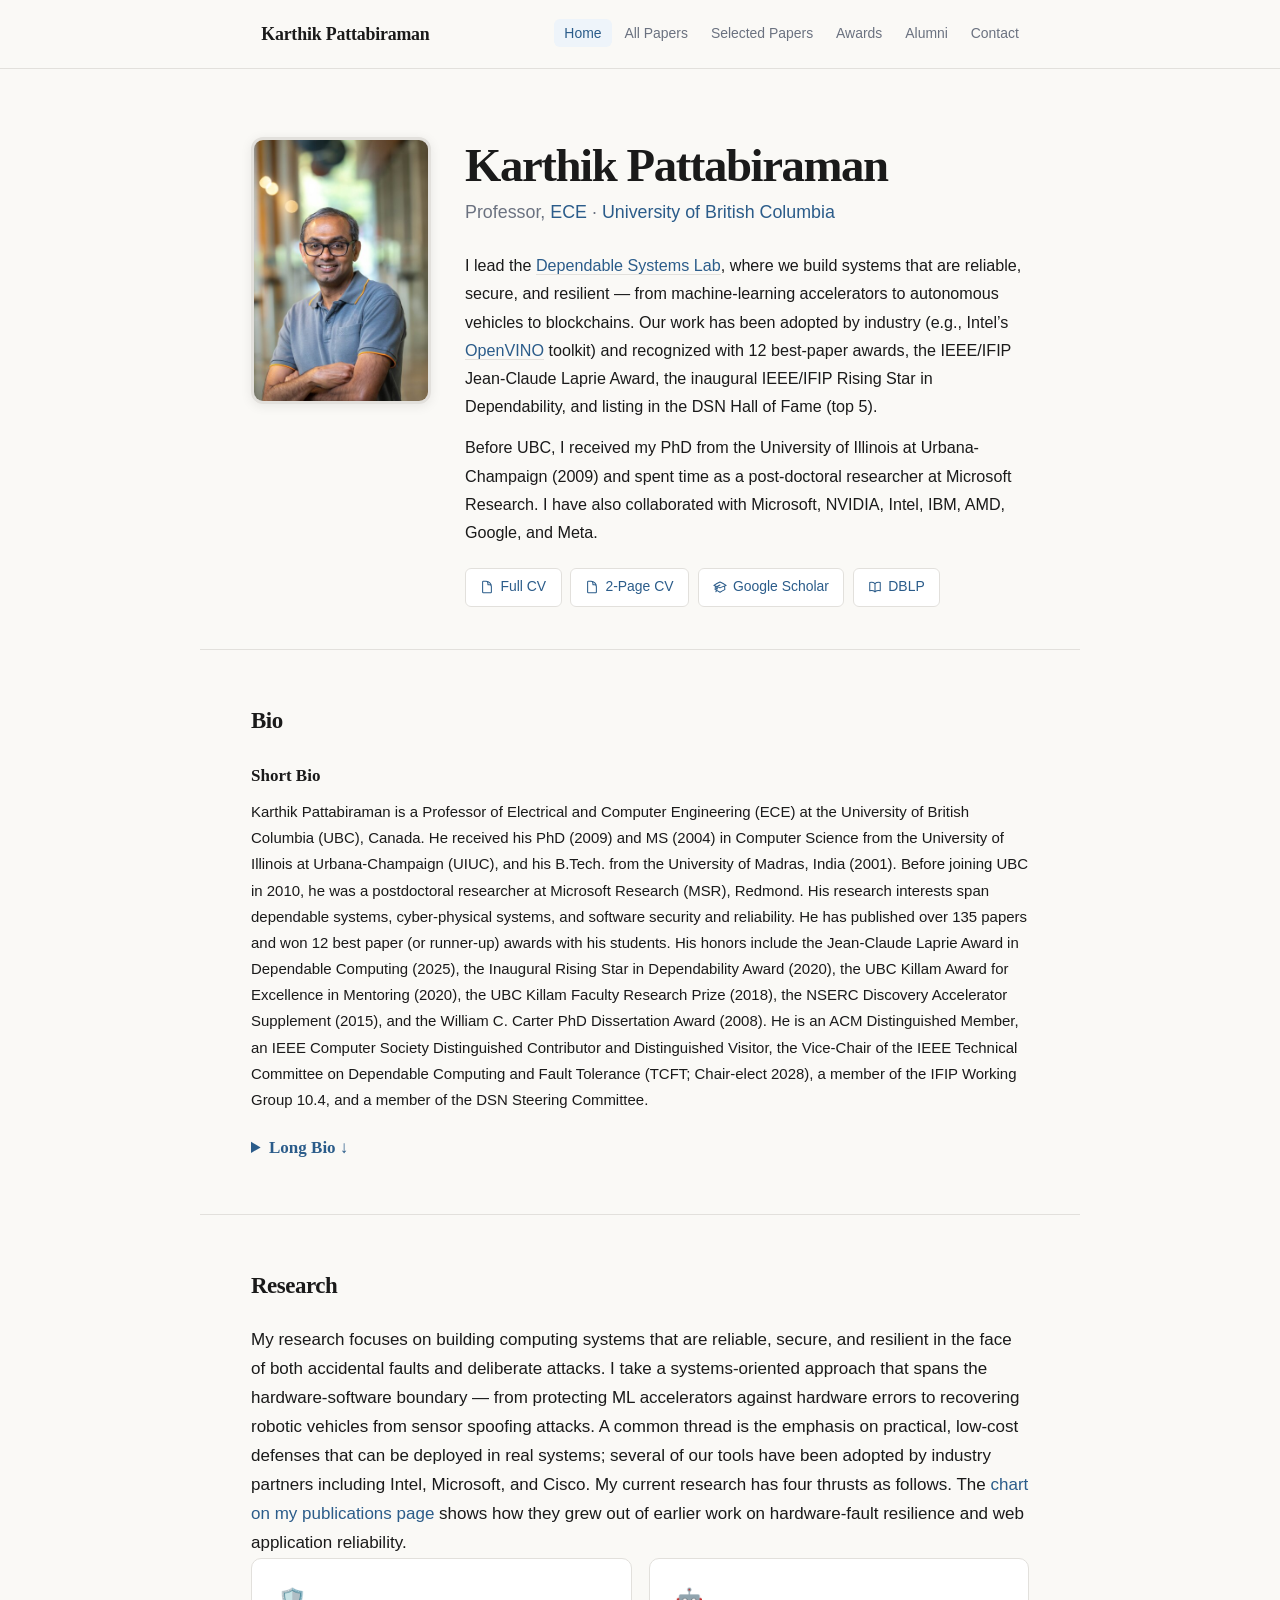
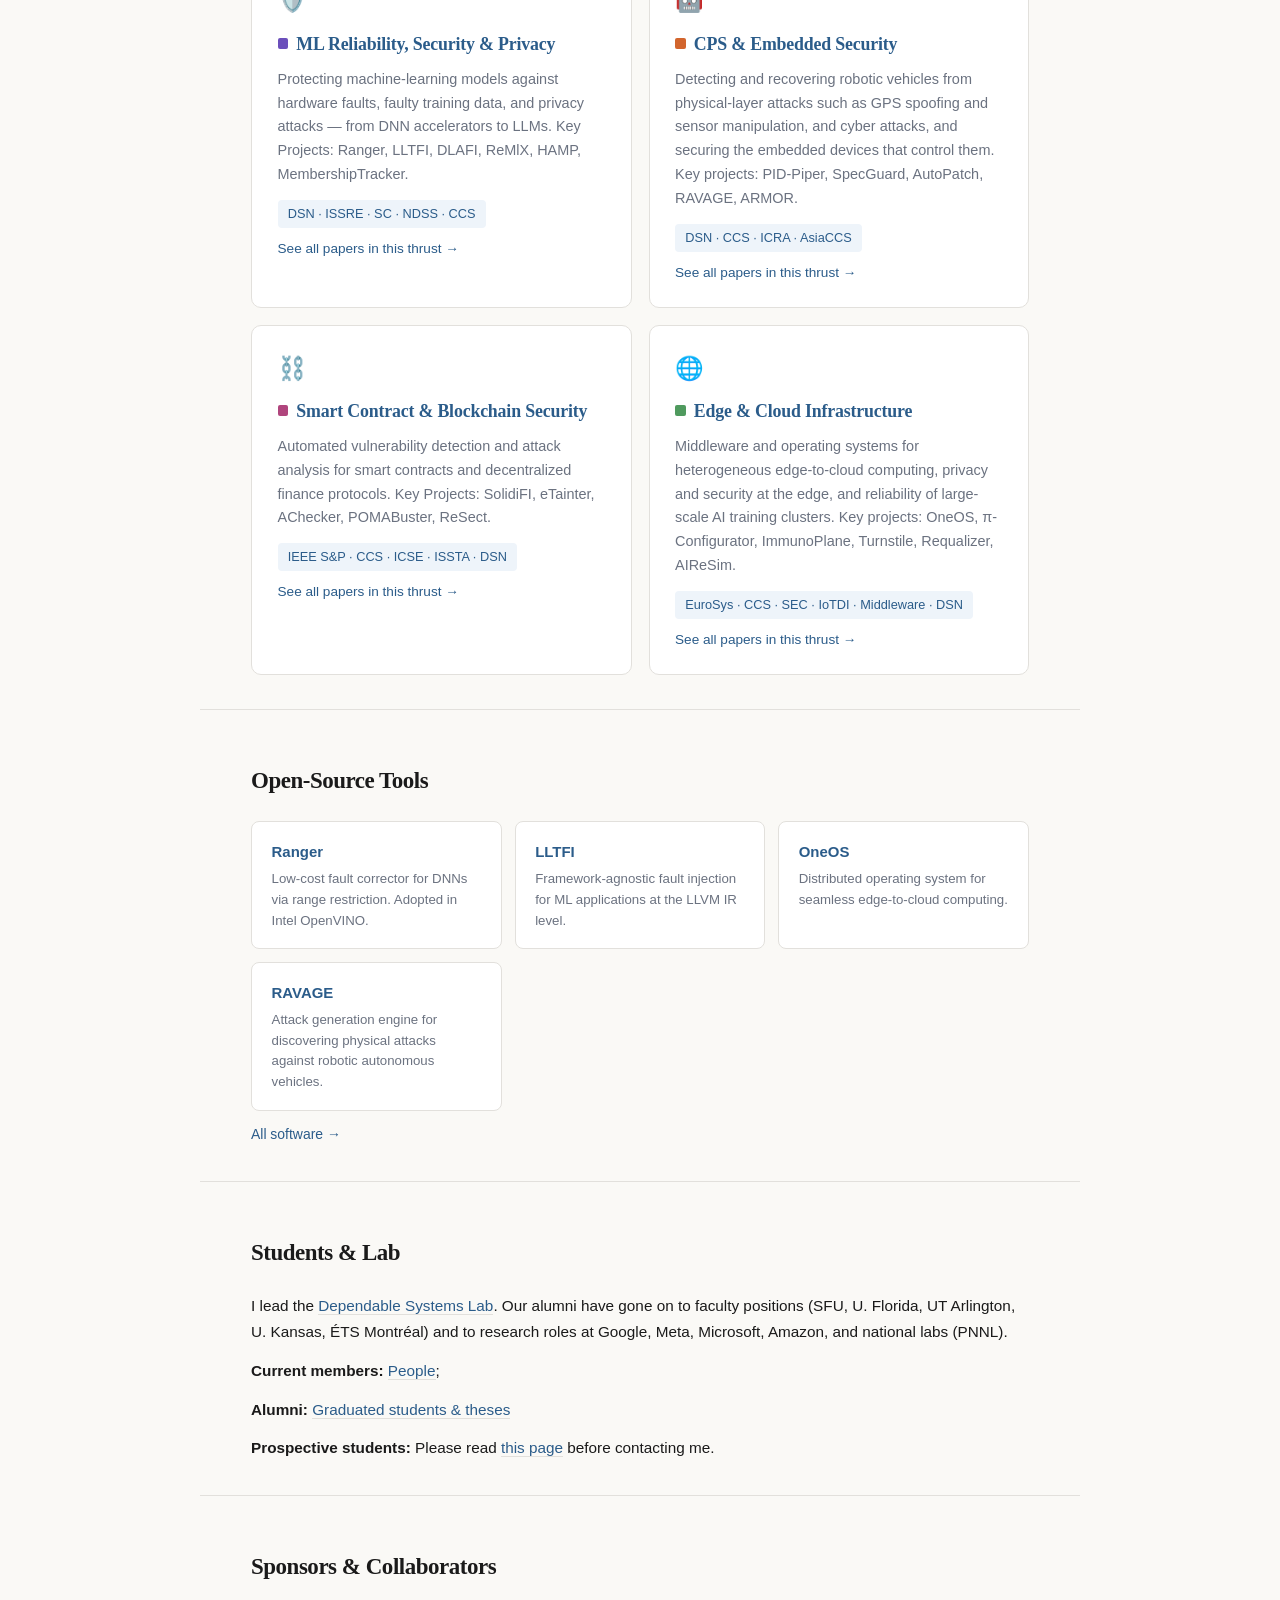
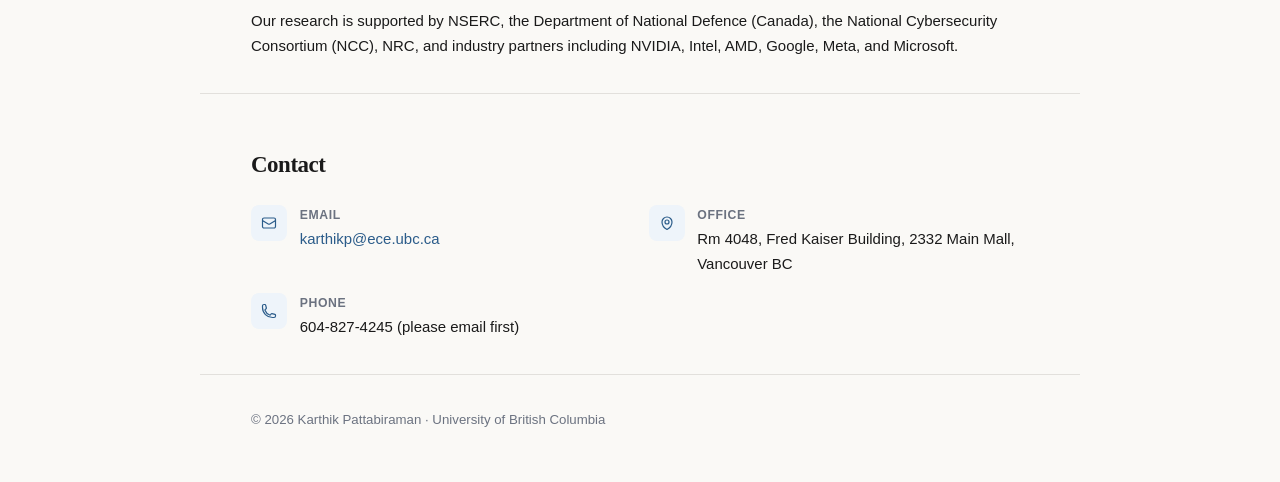
==== commit a5573a9d: "Align homepage thrusts with the research chart - Rename the four thrusts to match the chart's themes" ====
--- a/index.html
+++ b/index.html
@@ -86,12 +86,12 @@
 <section id="research">
   <h2 class="section-title">Research</h2>
   <p>My research focuses on building computing systems that are reliable, secure, and resilient in the face of both accidental faults and deliberate attacks. I take a systems-oriented approach that spans the hardware-software boundary — from protecting ML accelerators against hardware errors to recovering robotic vehicles from sensor spoofing attacks. A common thread is the emphasis on practical, low-cost defenses that can be deployed in real systems; several of our tools have been adopted by industry partners including Intel, Microsoft, and Cisco.
-  My current research has four thrusts as follows. </p>
+  My current research has four thrusts as follows. The <a href="publications.html">chart on my publications page</a> shows how they grew out of earlier work on hardware-fault resilience and web application reliability.</p>
   <div class="thrust-grid">
-    <div class="thrust"><div class="thrust-icon">&#x1f6e1;&#xfe0f;</div><h3><a href="https://blogs.ubc.ca/dependablesystemslab/tag/ml/">ML Reliability &amp; Security</a></h3><p>Protecting machine-learning models against hardware faults, faulty training data, and privacy attacks &mdash; from DNN accelerators to LLMs. Key Projects: Ranger, LLTFI, DLAFI, ReMlX, HAMP, MembershipTracker.</p><span class="papers-tag">DSN &middot; ISSRE &middot; SC &middot; NDSS &middot; CCS</span></div>
-    <div class="thrust"><div class="thrust-icon">&#x1f916;</div><h3><a  href="https://blogs.ubc.ca/dependablesystemslab/tag/robotic-vehicles/">Cyber-Physical Systems Security</a></h3><p>Detecting and recovering robotic vehicles from physical-layer attacks such as GPS spoofing and sensor manipulation, and cyber attacks. Key projects: PID-Piper, SpecGuard, AutoPatch, RAVAGE, ARMOR.</p><span class="papers-tag">DSN &middot; CCS &middot; ICRA &middot; AsiaCCS</span></div>
-    <div class="thrust"><div class="thrust-icon">&#x26d3;&#xfe0f;</div><h3><a href="https://blogs.ubc.ca/dependablesystemslab/tag/blockchain/">Blockchain &amp; DeFi Security</a></h3><p>Automated vulnerability detection and attack analysis for smart contracts and decentralized finance protocols. Key Projects: SolidiFI, eTainter, AChecker, POMABuster, ReSect.</p><span class="papers-tag">IEEE S&amp;P &middot; CCS &middot; ICSE &middot; ISSTA &middot; DSN</span></div>
-    <div class="thrust"><div class="thrust-icon">&#x1f310;</div><h3><a href="https://blogs.ubc.ca/dependablesystemslab/tag/edge/">Edge Computing Infrastructure &amp; Security</a></h3><p>Middleware and operating systems for heterogeneous edge-to-cloud computing; security. Key projects: OneOS, &pi;-Configurator, ImmunoPlane, Turnstile, Requalizer.</p><span class="papers-tag">EuroSys &middot; CCS &middot; SEC &middot; IoTDI &middot; Middleware</span></div>
+    <div class="thrust"><div class="thrust-icon">&#x1f6e1;&#xfe0f;</div><h3><span class="theme-box" data-theme-box="ml" style="display:inline-block;width:.6em;height:.6em;border-radius:2px;margin-right:.45em;vertical-align:.08em;background:#6b4fbb" aria-hidden="true"></span><a href="https://blogs.ubc.ca/dependablesystemslab/tag/ml/">ML Reliability, Security &amp; Privacy</a></h3><p>Protecting machine-learning models against hardware faults, faulty training data, and privacy attacks &mdash; from DNN accelerators to LLMs. Key Projects: Ranger, LLTFI, DLAFI, ReMlX, HAMP, MembershipTracker.</p><span class="papers-tag">DSN &middot; ISSRE &middot; SC &middot; NDSS &middot; CCS</span><a class="thrust-papers" href="publications.html#theme=ml" style="display:block;margin-top:.5rem;font-size:.8rem;">See all papers in this thrust &rarr;</a></div>
+    <div class="thrust"><div class="thrust-icon">&#x1f916;</div><h3><span class="theme-box" data-theme-box="cps" style="display:inline-block;width:.6em;height:.6em;border-radius:2px;margin-right:.45em;vertical-align:.08em;background:#d2652d" aria-hidden="true"></span><a href="https://blogs.ubc.ca/dependablesystemslab/tag/robotic-vehicles/">CPS &amp; Embedded Security</a></h3><p>Detecting and recovering robotic vehicles from physical-layer attacks such as GPS spoofing and sensor manipulation, and cyber attacks, and securing the embedded devices that control them. Key projects: PID-Piper, SpecGuard, AutoPatch, RAVAGE, ARMOR.</p><span class="papers-tag">DSN &middot; CCS &middot; ICRA &middot; AsiaCCS</span><a class="thrust-papers" href="publications.html#theme=cps" style="display:block;margin-top:.5rem;font-size:.8rem;">See all papers in this thrust &rarr;</a></div>
+    <div class="thrust"><div class="thrust-icon">&#x26d3;&#xfe0f;</div><h3><span class="theme-box" data-theme-box="bc" style="display:inline-block;width:.6em;height:.6em;border-radius:2px;margin-right:.45em;vertical-align:.08em;background:#b0457d" aria-hidden="true"></span><a href="https://blogs.ubc.ca/dependablesystemslab/tag/blockchain/">Smart Contract &amp; Blockchain Security</a></h3><p>Automated vulnerability detection and attack analysis for smart contracts and decentralized finance protocols. Key Projects: SolidiFI, eTainter, AChecker, POMABuster, ReSect.</p><span class="papers-tag">IEEE S&amp;P &middot; CCS &middot; ICSE &middot; ISSTA &middot; DSN</span><a class="thrust-papers" href="publications.html#theme=bc" style="display:block;margin-top:.5rem;font-size:.8rem;">See all papers in this thrust &rarr;</a></div>
+    <div class="thrust"><div class="thrust-icon">&#x1f310;</div><h3><span class="theme-box" data-theme-box="edge" style="display:inline-block;width:.6em;height:.6em;border-radius:2px;margin-right:.45em;vertical-align:.08em;background:#4f9a5e" aria-hidden="true"></span><a href="https://blogs.ubc.ca/dependablesystemslab/tag/edge/">Edge &amp; Cloud Infrastructure</a></h3><p>Middleware and operating systems for heterogeneous edge-to-cloud computing, privacy and security at the edge, and reliability of large-scale AI training clusters. Key projects: OneOS, &pi;-Configurator, ImmunoPlane, Turnstile, Requalizer, AIReSim.</p><span class="papers-tag">EuroSys &middot; CCS &middot; SEC &middot; IoTDI &middot; Middleware &middot; DSN</span><a class="thrust-papers" href="publications.html#theme=edge" style="display:block;margin-top:.5rem;font-size:.8rem;">See all papers in this thrust &rarr;</a></div>
   </div>
 </section>
 
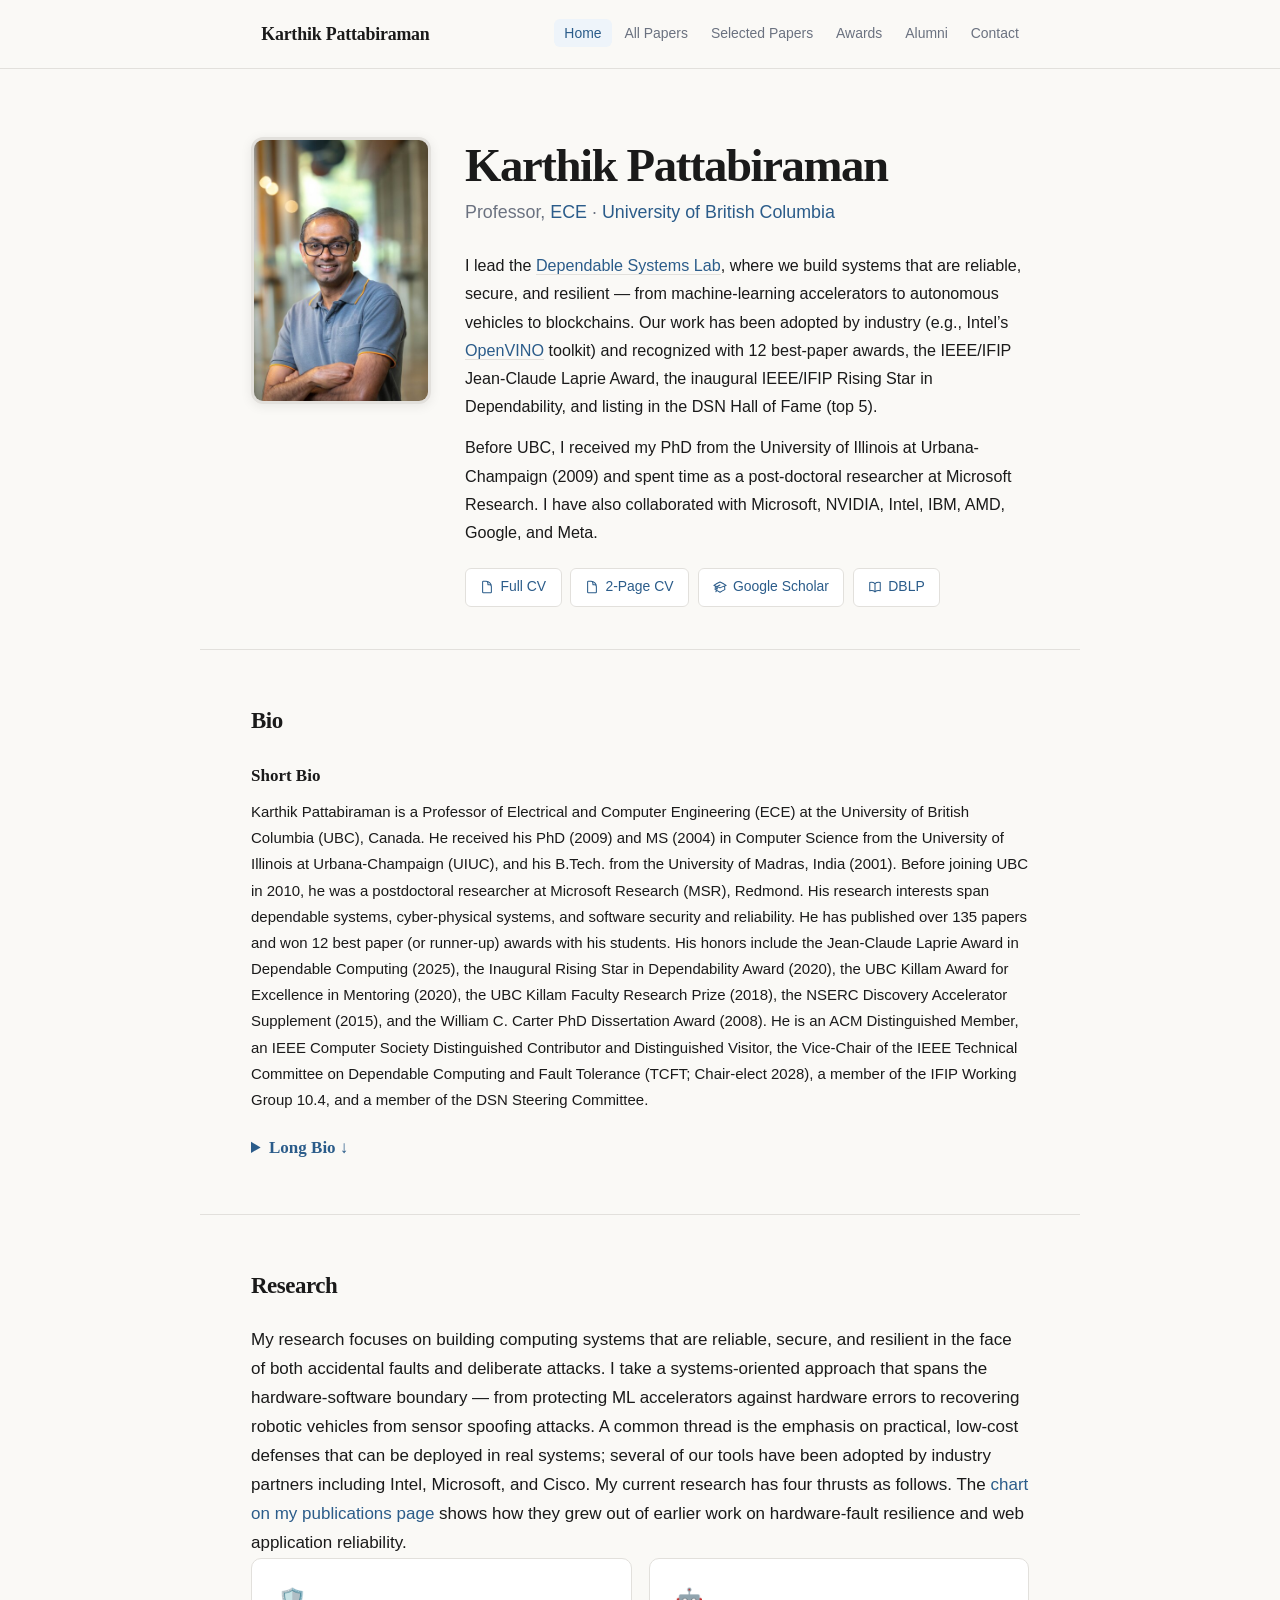
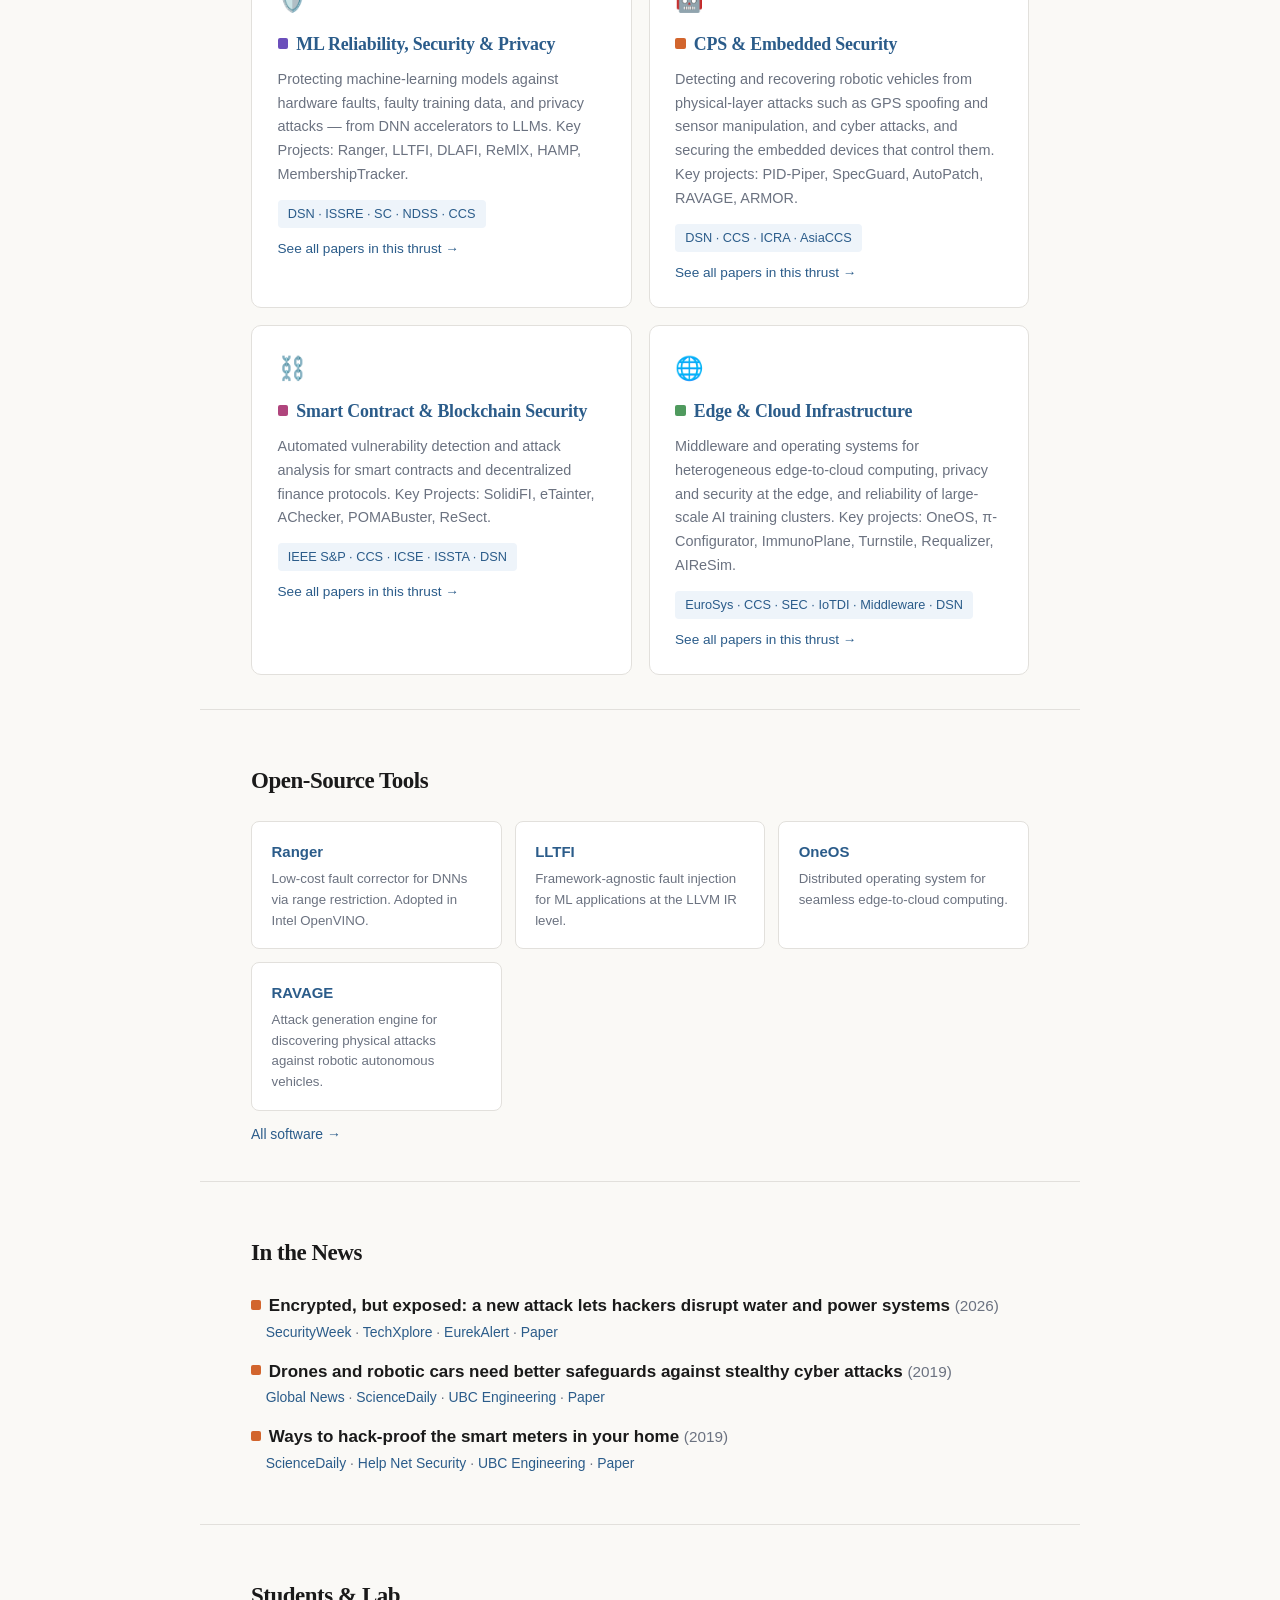
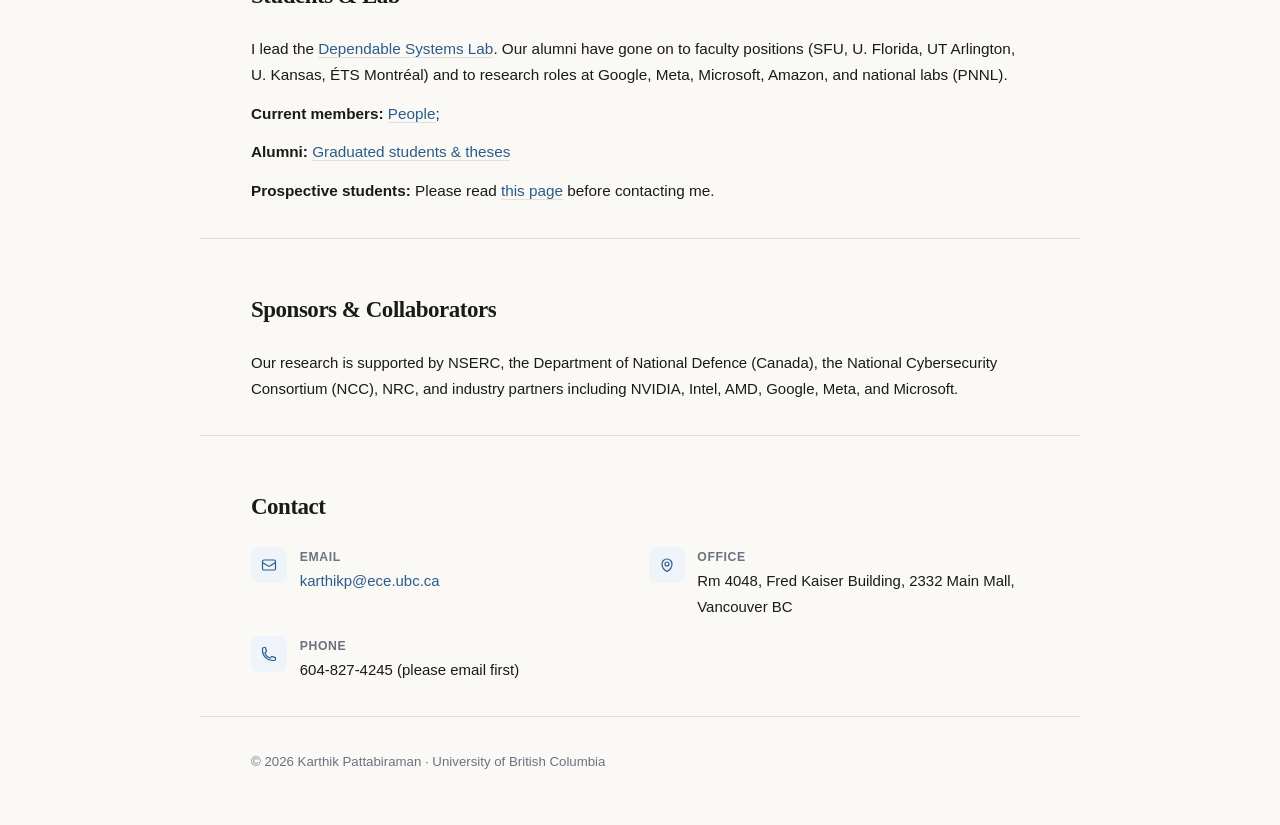
==== commit 8cccb6b2: "Add "In the News" section to the homepage Three stories covering the lab's research (ICS-Sniper, dro" ====
--- a/index.html
+++ b/index.html
@@ -9,6 +9,13 @@
 <link rel="preconnect" href="https://fonts.gstatic.com/" crossorigin="">
 <link href="./publications_files/css2" rel="stylesheet">
 <link rel="stylesheet" href="./publications_files/style.css">
+<style>
+.news-list{list-style:none;margin:0;padding:0}
+.news-list li{margin:0 0 .85rem;line-height:1.5}
+.news-list .news-head{font-weight:600}
+.news-list .news-year{color:var(--muted);font-size:.9em}
+.news-list .news-links{display:inline-block;margin-left:1.05em;font-size:.82rem;color:var(--muted)}
+</style>
 </head>
 
 <body>
@@ -110,6 +117,20 @@
 
 <hr class="section-rule">
 
+<section id="news">
+  <h2 class="section-title">In the News</h2>
+  <ul class="news-list">
+    <li><span class="theme-box" data-theme-box="cps" style="display:inline-block;width:.6em;height:.6em;border-radius:2px;margin-right:.45em;vertical-align:.08em;background:#d2652d" aria-hidden="true"></span><span class="news-head">Encrypted, but exposed: a new attack lets hackers disrupt water and power systems</span> <span class="news-year">(2026)</span><br>
+      <span class="news-links"><a href="https://www.securityweek.com/in-other-news-ics-sniper-attack-hacking-xworm-malware-operators-250k-chrome-exploit/">SecurityWeek</a> &middot; <a href="https://techxplore.com/news/2026-10-cyber-threat-exposes-limits-encryption.html">TechXplore</a> &middot; <a href="https://www.eurekalert.org/news-releases/1147784">EurekAlert</a> &middot; <a href="https://blogs.ubc.ca/dependablesystemslab/2026/09/18/ics-sniper-a-targeted-blackhole-attack-on-encrypted-ics-traffic/">Paper</a></span></li>
+    <li><span class="theme-box" data-theme-box="cps" style="display:inline-block;width:.6em;height:.6em;border-radius:2px;margin-right:.45em;vertical-align:.08em;background:#d2652d" aria-hidden="true"></span><span class="news-head">Drones and robotic cars need better safeguards against stealthy cyber attacks</span> <span class="news-year">(2019)</span><br>
+      <span class="news-links"><a href="https://globalnews.ca/news/6235460/ubc-drone-hacking-research/">Global News</a> &middot; <a href="https://www.sciencedaily.com/releases/2019/11/191127121302.htm">ScienceDaily</a> &middot; <a href="https://engineering.ubc.ca/news/2019/ubc-research-highlights-need-to-safeguard-drones-and-robotic-cars-against-cyber-attacks">UBC Engineering</a> &middot; <a href="https://blogs.ubc.ca/dependablesystemslab/2019/08/25/out-of-control-stealthy-attacks-on-robotic-vehicles-protected-by-control-based-techniques/">Paper</a></span></li>
+    <li><span class="theme-box" data-theme-box="cps" style="display:inline-block;width:.6em;height:.6em;border-radius:2px;margin-right:.45em;vertical-align:.08em;background:#d2652d" aria-hidden="true"></span><span class="news-head">Ways to hack-proof the smart meters in your home</span> <span class="news-year">(2019)</span><br>
+      <span class="news-links"><a href="https://www.sciencedaily.com/releases/2019/06/190606101822.htm">ScienceDaily</a> &middot; <a href="https://www.helpnetsecurity.com/2019/06/11/hackproofing-smart-meters/">Help Net Security</a> &middot; <a href="https://engineering.ubc.ca/news/2019/ubc-researchers-find-ways-hackproof-smart-meters">UBC Engineering</a> &middot; <a href="https://blogs.ubc.ca/dependablesystemslab/2019/02/11/design-level-and-code-level-security-analysis-of-iot-devices/">Paper</a></span></li>
+  </ul>
+</section>
+
+<hr class="section-rule">
+
 <section id="students">
   <h2 class="section-title">Students &amp; Lab</h2>
   <div class="students-note">
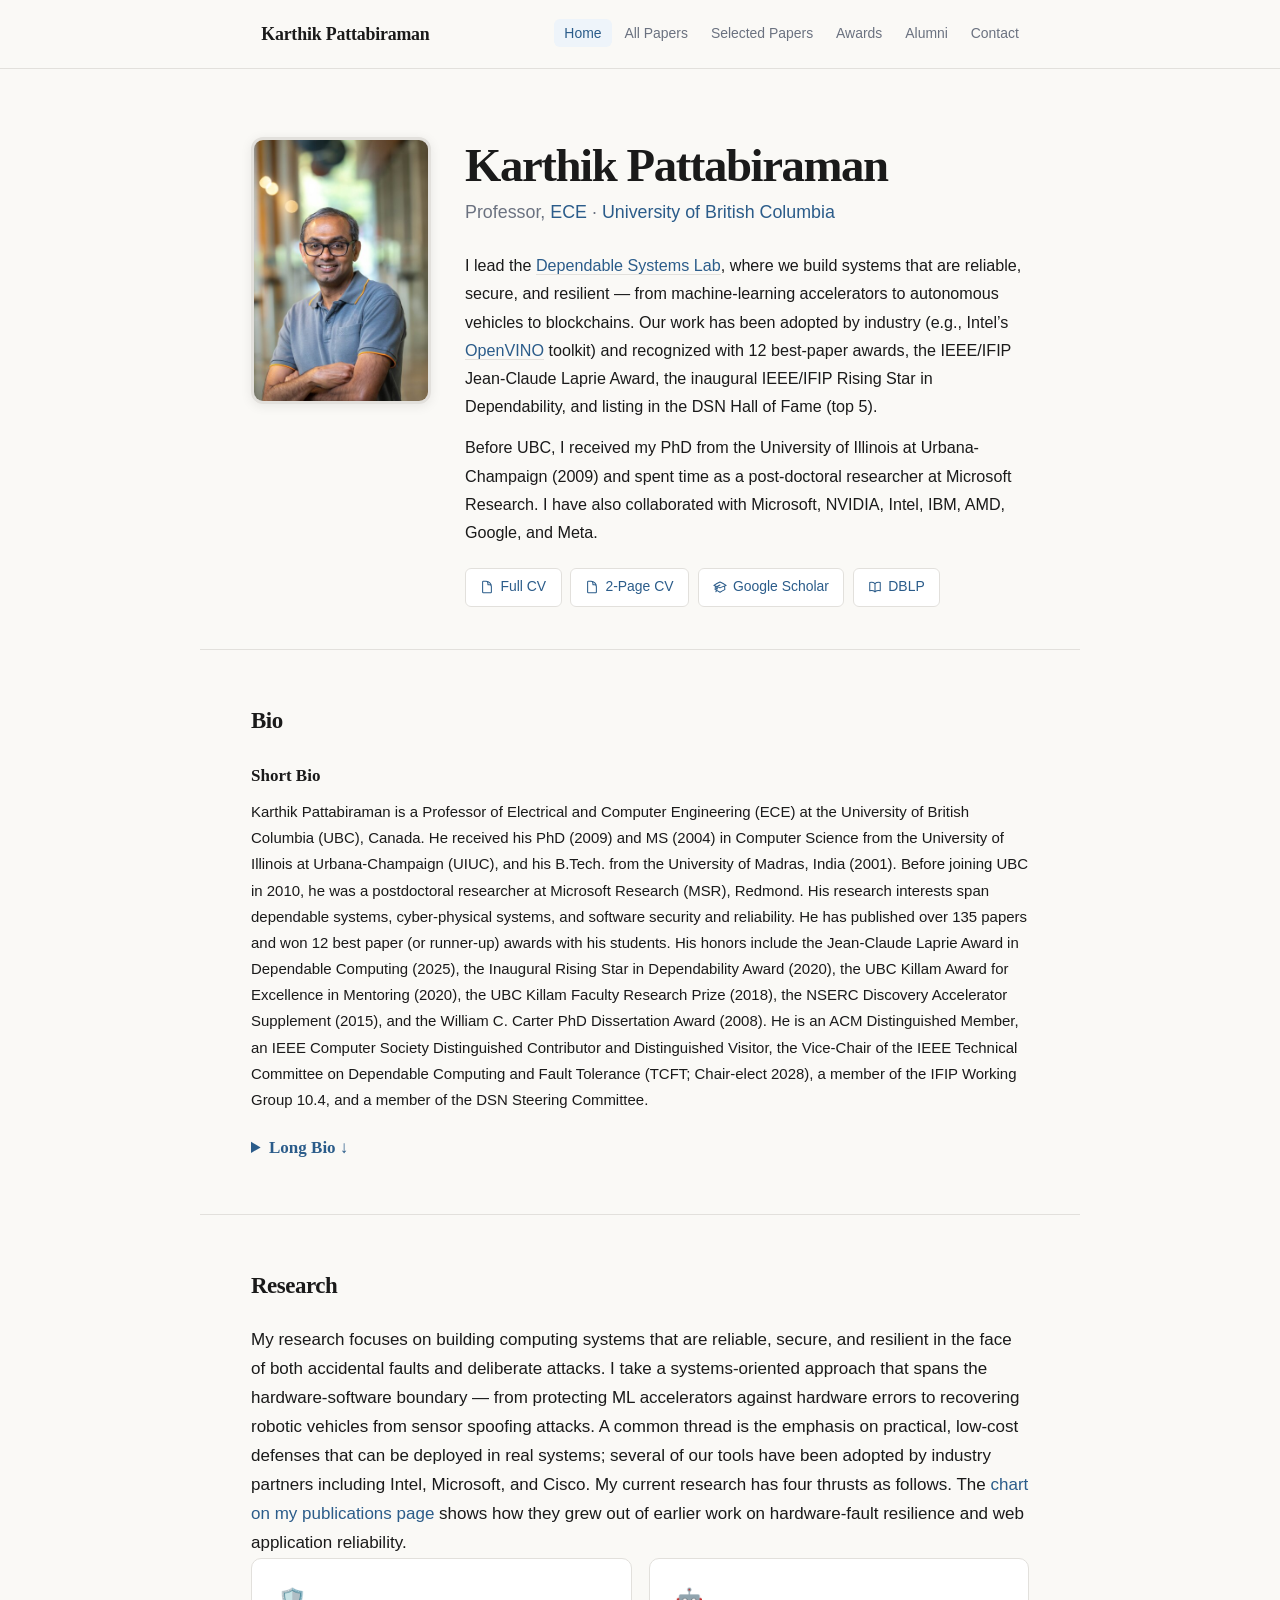
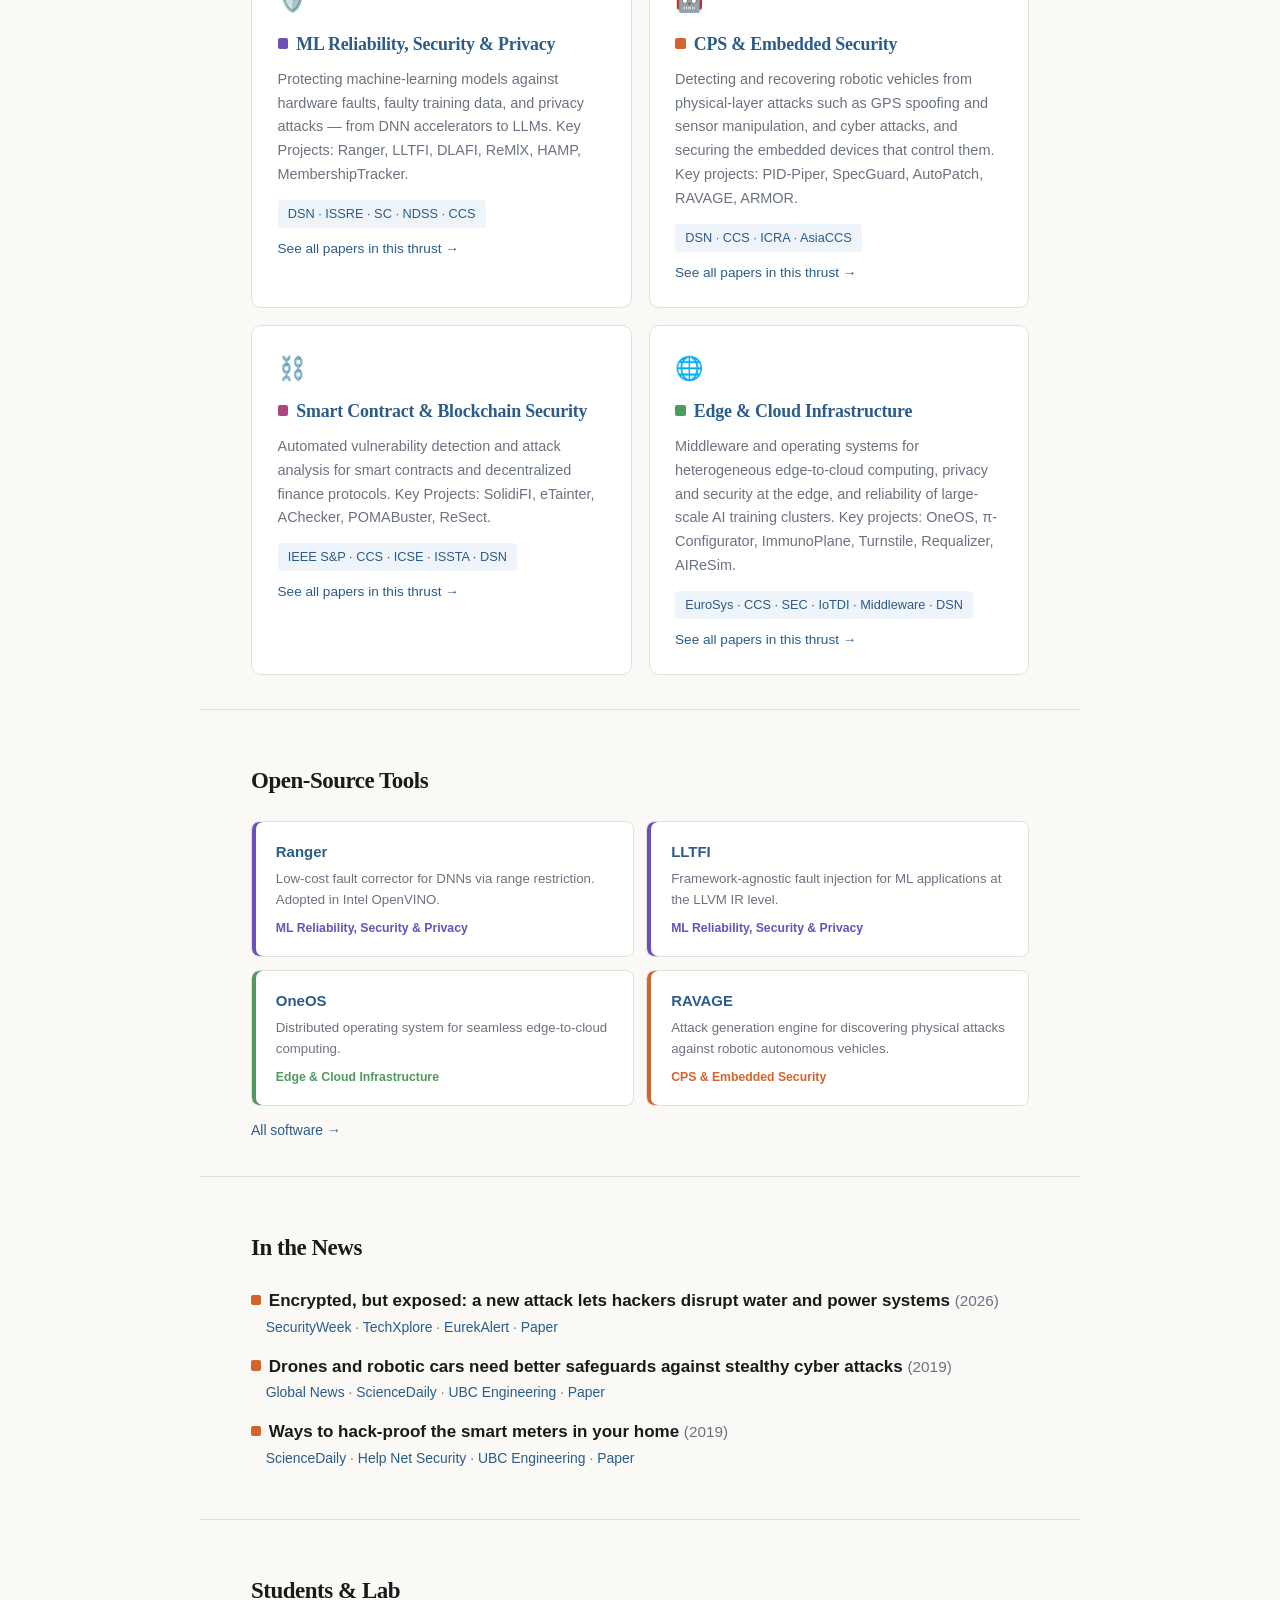
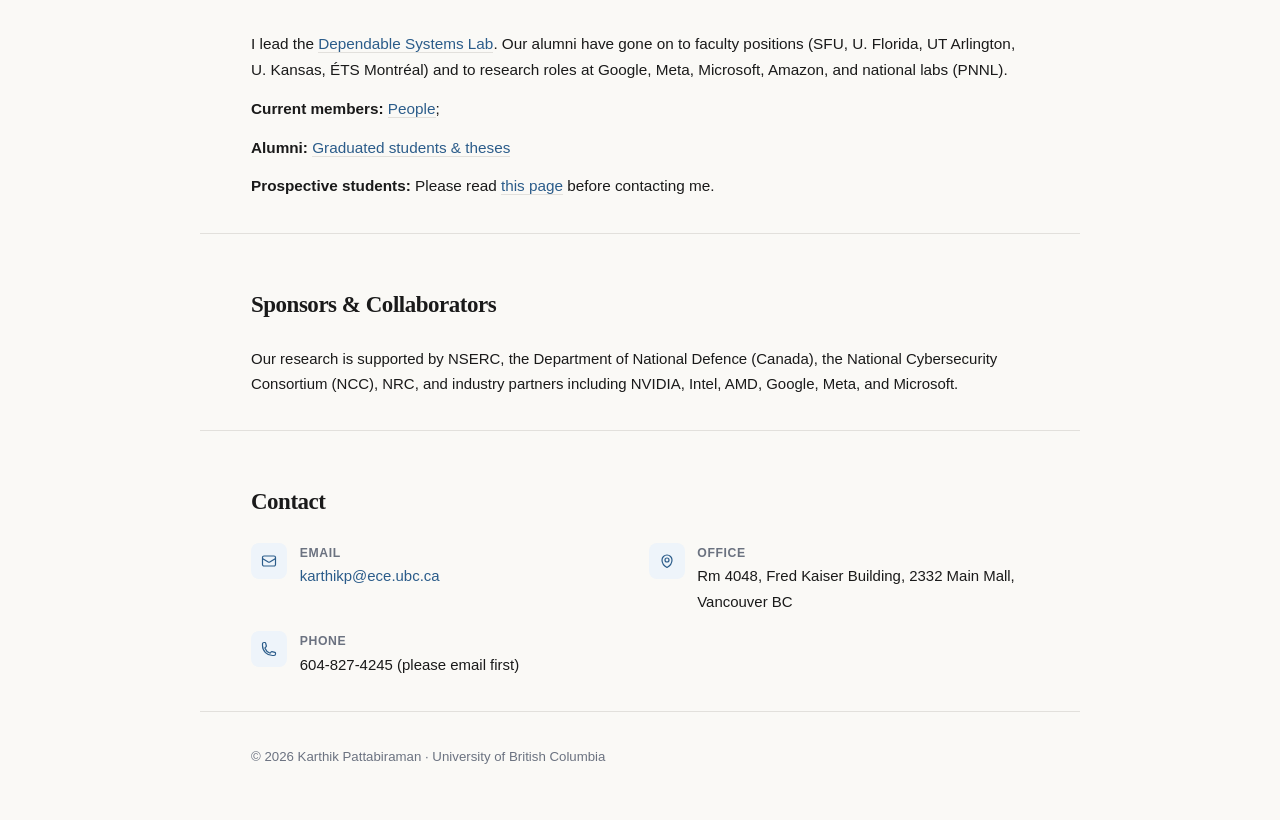
==== commit cbb4baaa: "Two-column tools section coloured by research thrust - Show the four tool cards in two columns (one " ====
--- a/index.html
+++ b/index.html
@@ -10,6 +10,10 @@
 <link href="./publications_files/css2" rel="stylesheet">
 <link rel="stylesheet" href="./publications_files/style.css">
 <style>
+#software .tools-grid{grid-template-columns:repeat(2,minmax(0,1fr))}
+#software .tool-card{padding-left:1.4rem}
+#software .tool-thrust{display:block;margin-top:.45rem;font-family:var(--sans);font-size:.72rem;font-weight:600}
+@media (max-width:600px){#software .tools-grid{grid-template-columns:1fr}}
 .news-list{list-style:none;margin:0;padding:0}
 .news-list li{margin:0 0 .85rem;line-height:1.5}
 .news-list .news-head{font-weight:600}
@@ -107,10 +111,10 @@
 <section id="software">
   <h2 class="section-title">Open-Source Tools</h2>
   <div class="tools-grid">
-    <div class="tool-card"><h4><a href="https://github.com/DependableSystemsLab/Ranger">Ranger</a></h4><p>Low-cost fault corrector for DNNs via range restriction. Adopted in Intel OpenVINO.</p></div>
-    <div class="tool-card"><h4><a href="https://github.com/DependableSystemsLab/LLTFI">LLTFI</a></h4><p>Framework-agnostic fault injection for ML applications at the LLVM IR level.</p></div>
-    <div class="tool-card"><h4><a href="https://github.com/DependableSystemsLab/OneOS">OneOS</a></h4><p>Distributed operating system for seamless edge-to-cloud computing.</p></div>
-    <div class="tool-card"><h4><a href="https://github.com/DependableSystemsLab/RAVAGE">RAVAGE</a></h4><p>Attack generation engine for discovering physical attacks against robotic autonomous vehicles.</p></div>
+    <div class="tool-card" data-theme-card="ml" style="box-shadow:inset 4px 0 0 #6b4fbb"><h4><a href="https://github.com/DependableSystemsLab/Ranger">Ranger</a></h4><p>Low-cost fault corrector for DNNs via range restriction. Adopted in Intel OpenVINO.</p><span class="tool-thrust" data-theme-label="ml" style="color:#6b4fbb">ML Reliability, Security &amp; Privacy</span></div>
+    <div class="tool-card" data-theme-card="ml" style="box-shadow:inset 4px 0 0 #6b4fbb"><h4><a href="https://github.com/DependableSystemsLab/LLTFI">LLTFI</a></h4><p>Framework-agnostic fault injection for ML applications at the LLVM IR level.</p><span class="tool-thrust" data-theme-label="ml" style="color:#6b4fbb">ML Reliability, Security &amp; Privacy</span></div>
+    <div class="tool-card" data-theme-card="edge" style="box-shadow:inset 4px 0 0 #4f9a5e"><h4><a href="https://github.com/DependableSystemsLab/OneOS">OneOS</a></h4><p>Distributed operating system for seamless edge-to-cloud computing.</p><span class="tool-thrust" data-theme-label="edge" style="color:#4f9a5e">Edge &amp; Cloud Infrastructure</span></div>
+    <div class="tool-card" data-theme-card="cps" style="box-shadow:inset 4px 0 0 #d2652d"><h4><a href="https://github.com/DependableSystemsLab/RAVAGE">RAVAGE</a></h4><p>Attack generation engine for discovering physical attacks against robotic autonomous vehicles.</p><span class="tool-thrust" data-theme-label="cps" style="color:#d2652d">CPS &amp; Embedded Security</span></div>
   </div>
   <p style="margin-top:.75rem;font-size:.82rem;color:var(--muted);"><a href="https://blogs.ubc.ca/dependablesystemslab/software/">All software &rarr;</a></p>
 </section>
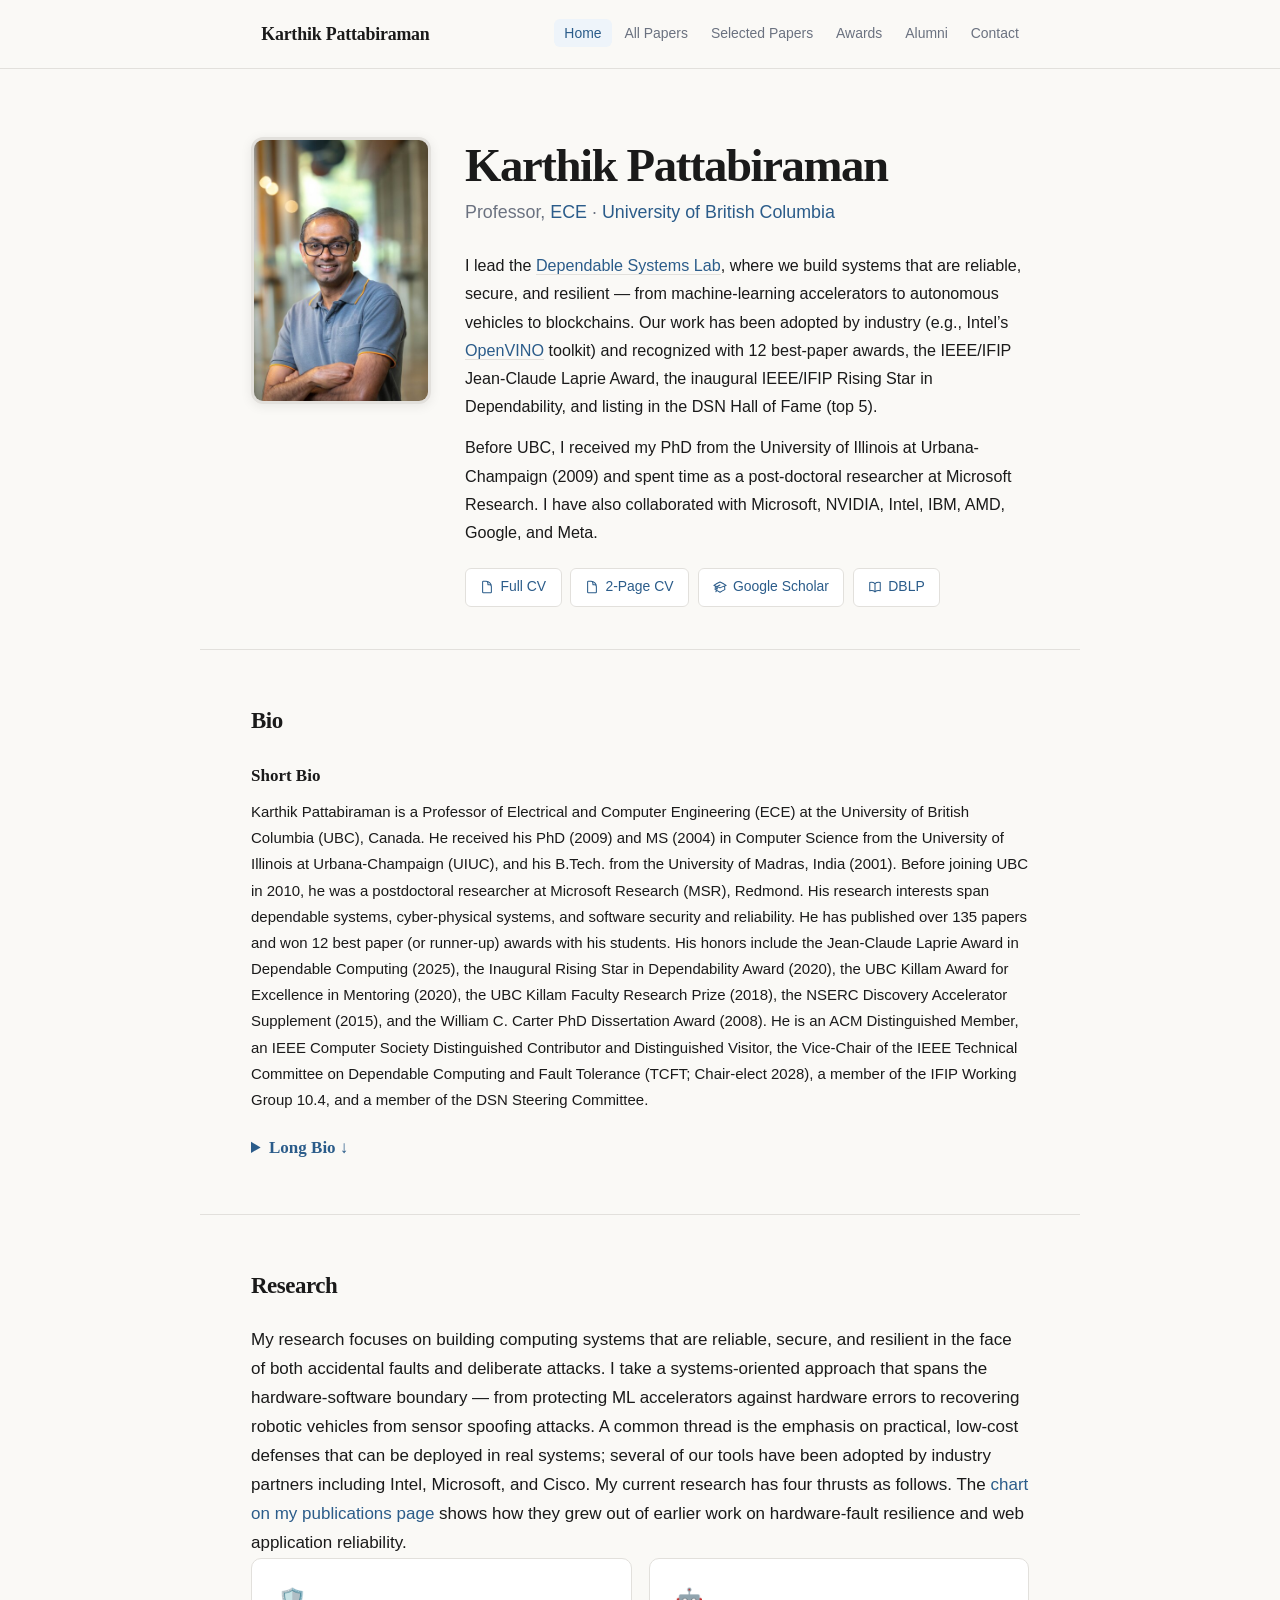
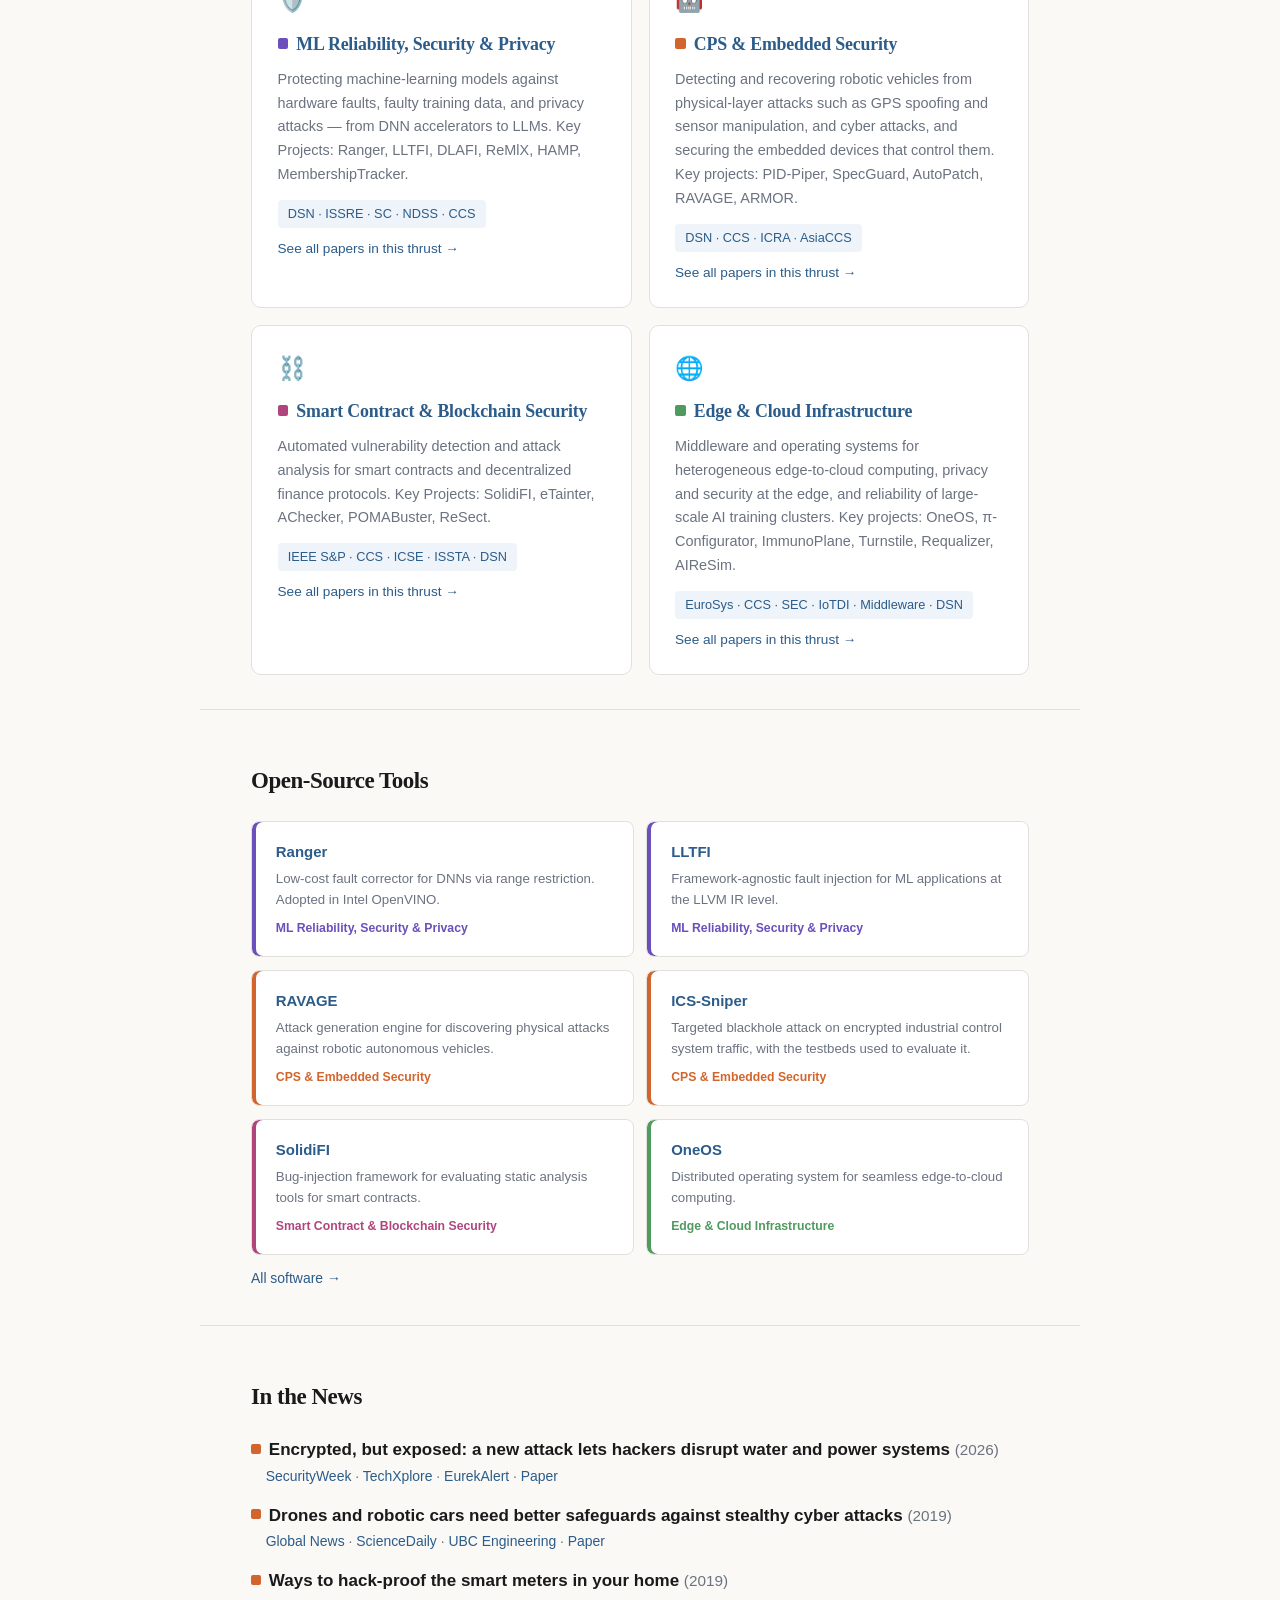
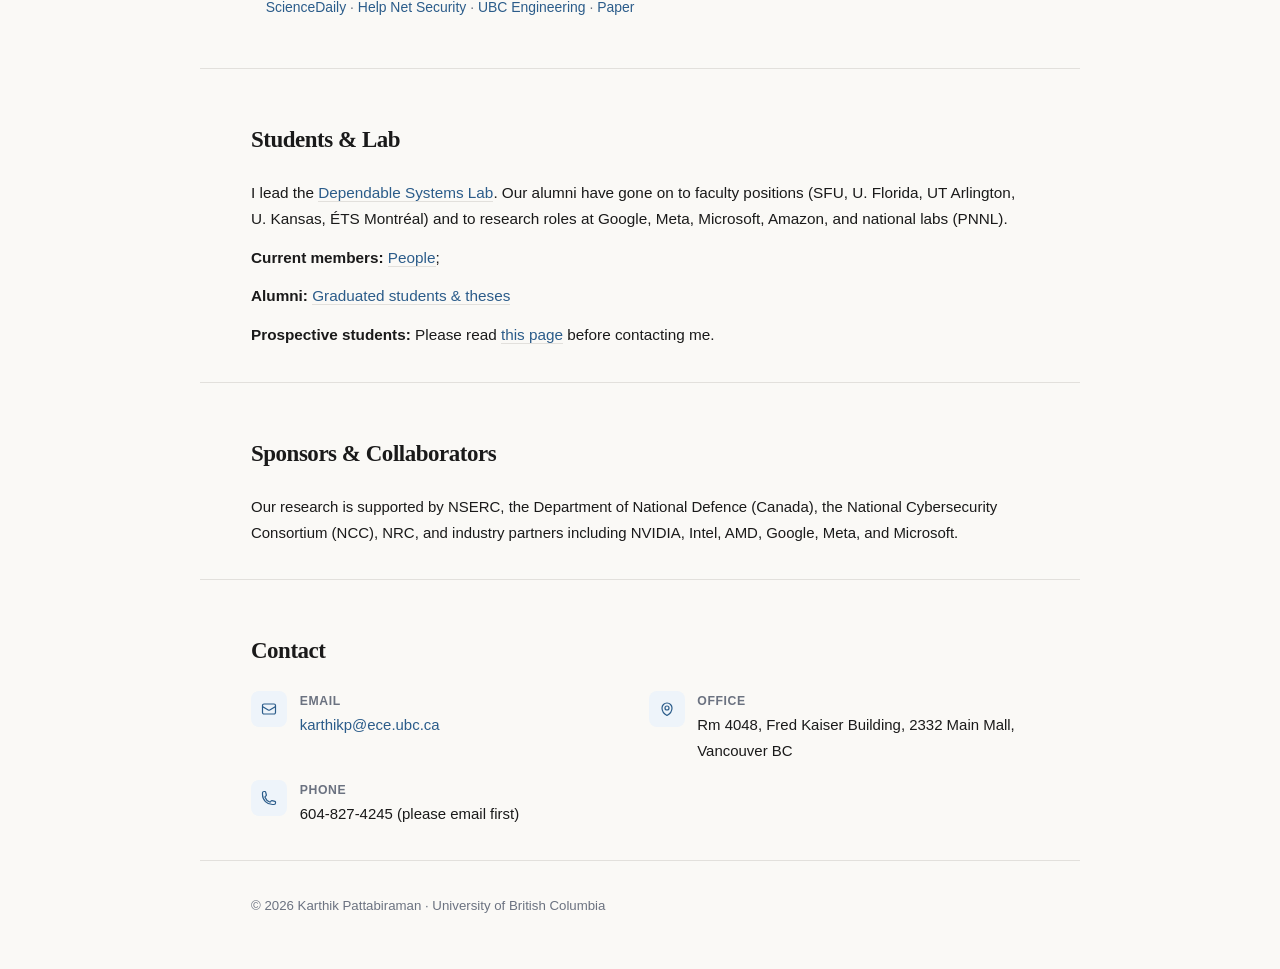
==== commit 0a3b1651: "Add SolidiFI and ICS-Sniper to the tools section Six tool cards now cover all four research thrusts," ====
--- a/index.html
+++ b/index.html
@@ -113,8 +113,10 @@
   <div class="tools-grid">
     <div class="tool-card" data-theme-card="ml" style="box-shadow:inset 4px 0 0 #6b4fbb"><h4><a href="https://github.com/DependableSystemsLab/Ranger">Ranger</a></h4><p>Low-cost fault corrector for DNNs via range restriction. Adopted in Intel OpenVINO.</p><span class="tool-thrust" data-theme-label="ml" style="color:#6b4fbb">ML Reliability, Security &amp; Privacy</span></div>
     <div class="tool-card" data-theme-card="ml" style="box-shadow:inset 4px 0 0 #6b4fbb"><h4><a href="https://github.com/DependableSystemsLab/LLTFI">LLTFI</a></h4><p>Framework-agnostic fault injection for ML applications at the LLVM IR level.</p><span class="tool-thrust" data-theme-label="ml" style="color:#6b4fbb">ML Reliability, Security &amp; Privacy</span></div>
+    <div class="tool-card" data-theme-card="cps" style="box-shadow:inset 4px 0 0 #d2652d"><h4><a href="https://github.com/DependableSystemsLab/RAVAGE">RAVAGE</a></h4><p>Attack generation engine for discovering physical attacks against robotic autonomous vehicles.</p><span class="tool-thrust" data-theme-label="cps" style="color:#d2652d">CPS &amp; Embedded Security</span></div>
+    <div class="tool-card" data-theme-card="cps" style="box-shadow:inset 4px 0 0 #d2652d"><h4><a href="https://github.com/ICS-Sniper">ICS-Sniper</a></h4><p>Targeted blackhole attack on encrypted industrial control system traffic, with the testbeds used to evaluate it.</p><span class="tool-thrust" data-theme-label="cps" style="color:#d2652d">CPS &amp; Embedded Security</span></div>
+    <div class="tool-card" data-theme-card="bc" style="box-shadow:inset 4px 0 0 #b0457d"><h4><a href="https://github.com/DependableSystemsLab/SolidiFI">SolidiFI</a></h4><p>Bug-injection framework for evaluating static analysis tools for smart contracts.</p><span class="tool-thrust" data-theme-label="bc" style="color:#b0457d">Smart Contract &amp; Blockchain Security</span></div>
     <div class="tool-card" data-theme-card="edge" style="box-shadow:inset 4px 0 0 #4f9a5e"><h4><a href="https://github.com/DependableSystemsLab/OneOS">OneOS</a></h4><p>Distributed operating system for seamless edge-to-cloud computing.</p><span class="tool-thrust" data-theme-label="edge" style="color:#4f9a5e">Edge &amp; Cloud Infrastructure</span></div>
-    <div class="tool-card" data-theme-card="cps" style="box-shadow:inset 4px 0 0 #d2652d"><h4><a href="https://github.com/DependableSystemsLab/RAVAGE">RAVAGE</a></h4><p>Attack generation engine for discovering physical attacks against robotic autonomous vehicles.</p><span class="tool-thrust" data-theme-label="cps" style="color:#d2652d">CPS &amp; Embedded Security</span></div>
   </div>
   <p style="margin-top:.75rem;font-size:.82rem;color:var(--muted);"><a href="https://blogs.ubc.ca/dependablesystemslab/software/">All software &rarr;</a></p>
 </section>
